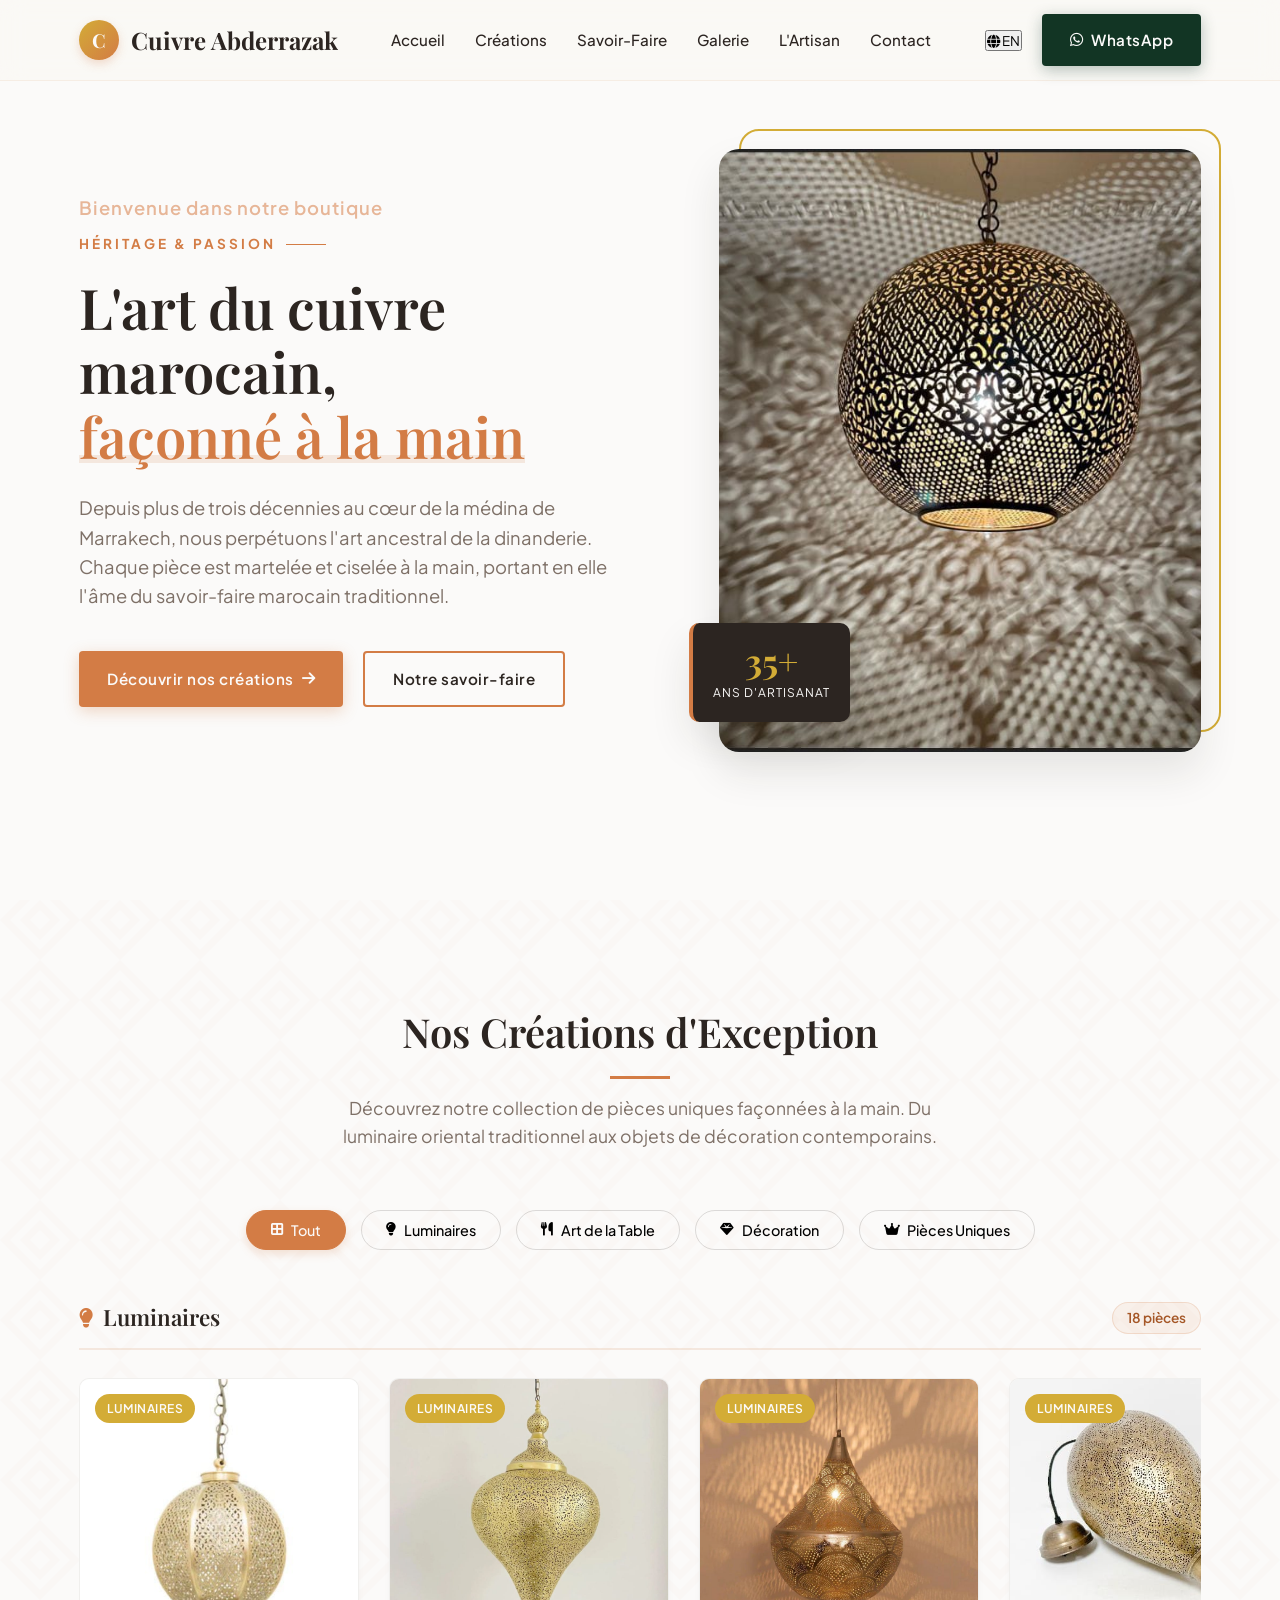
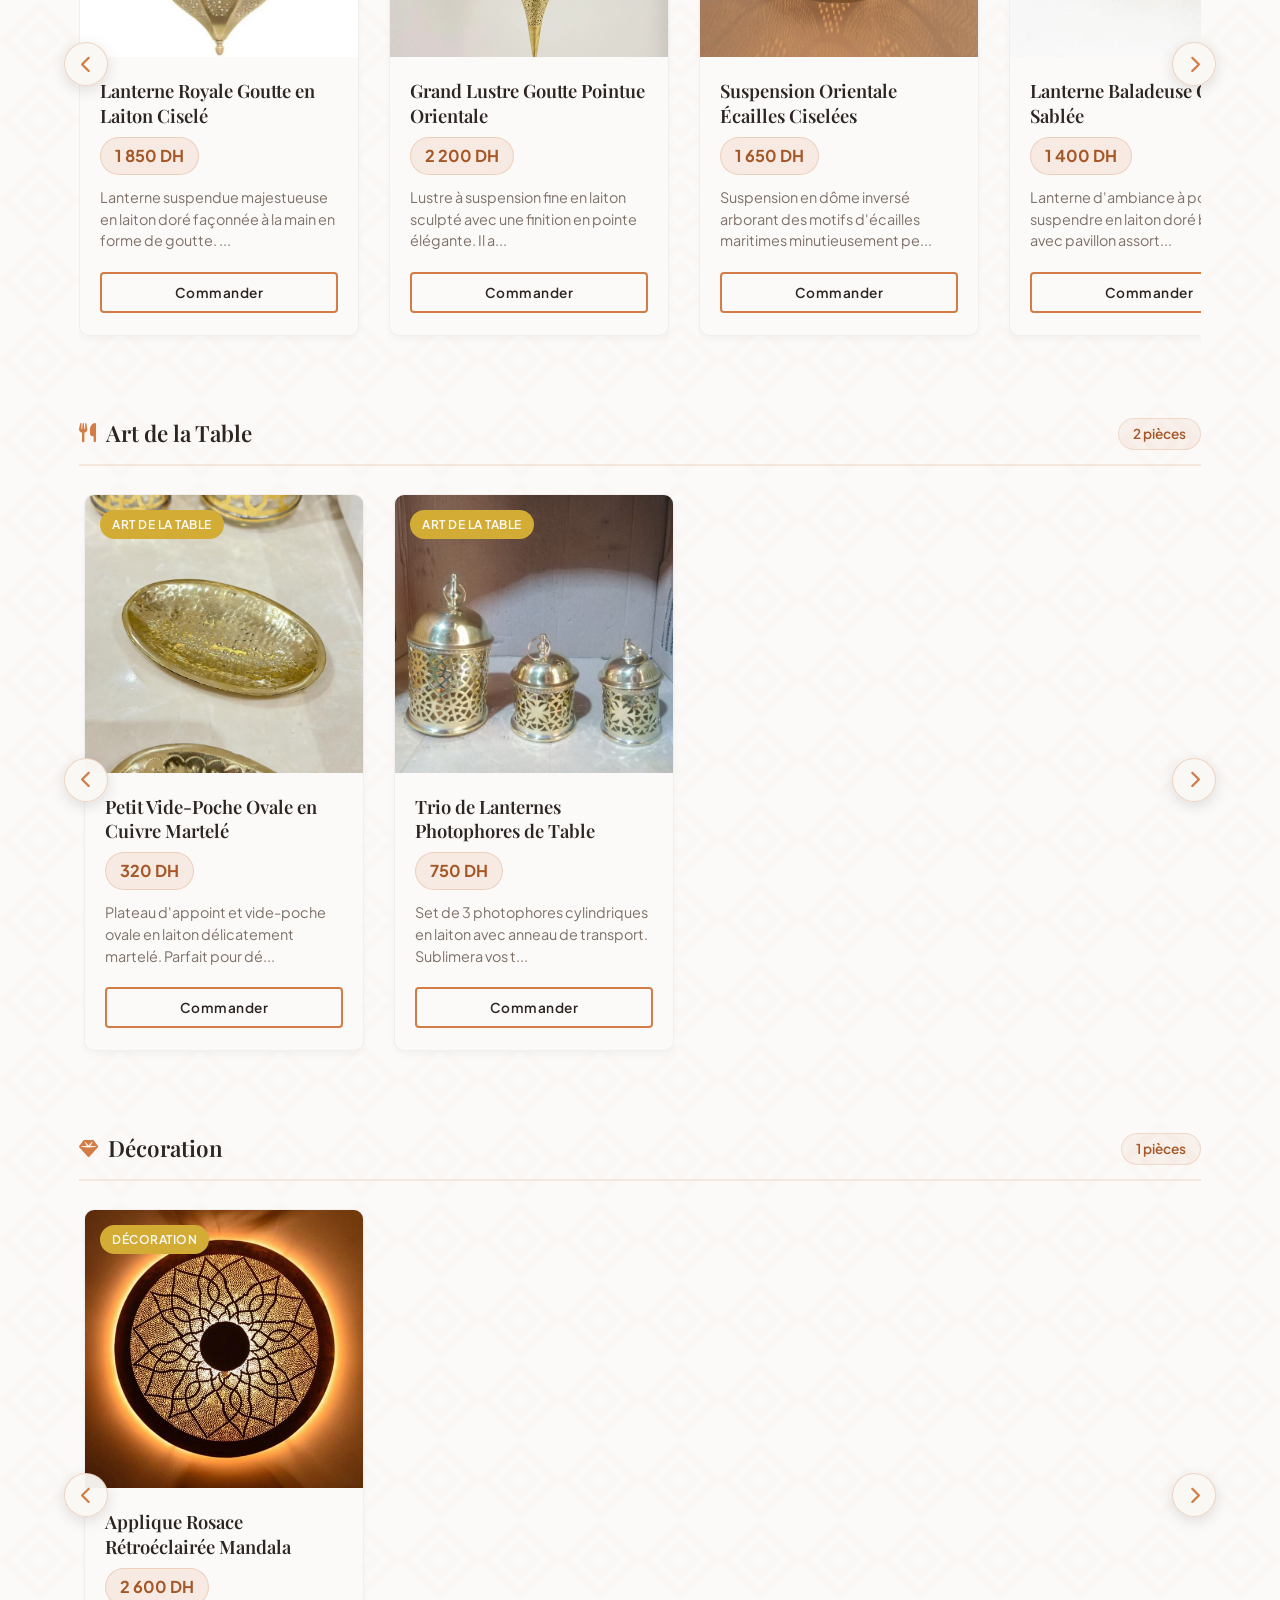
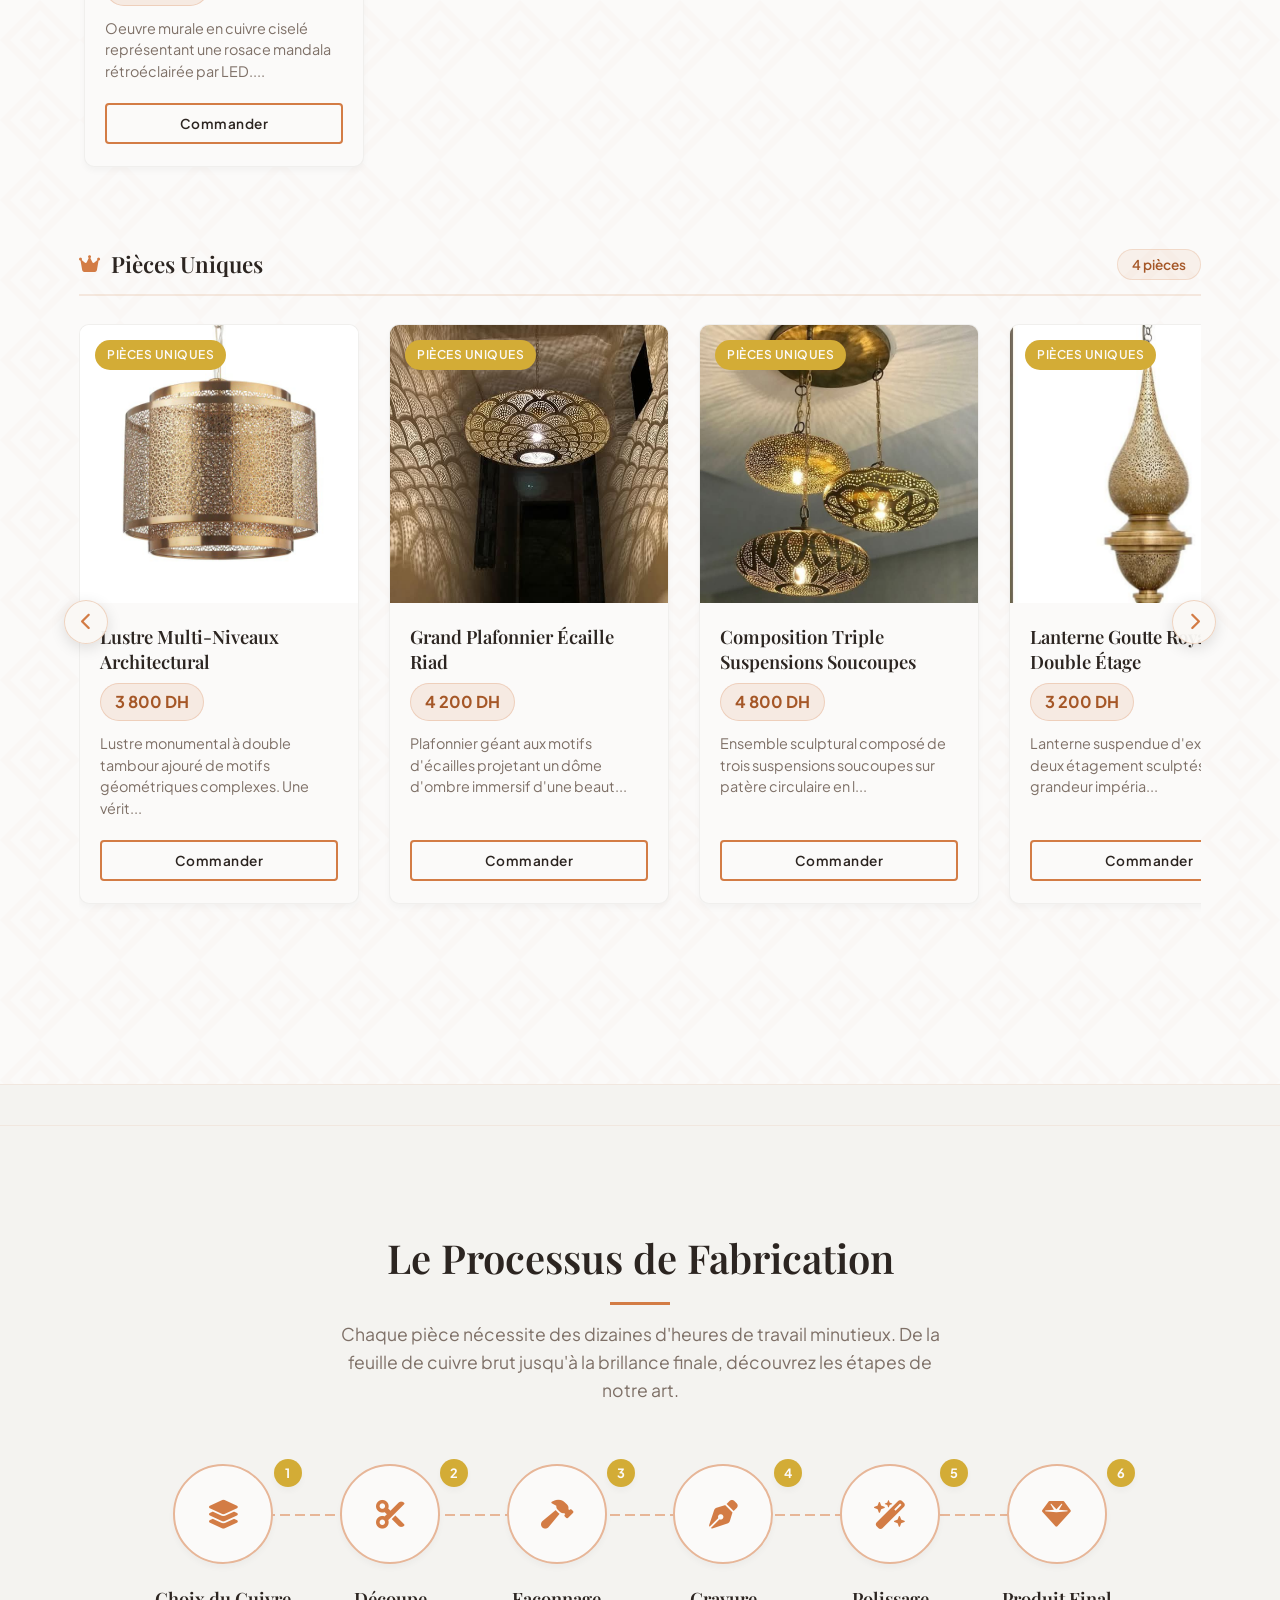
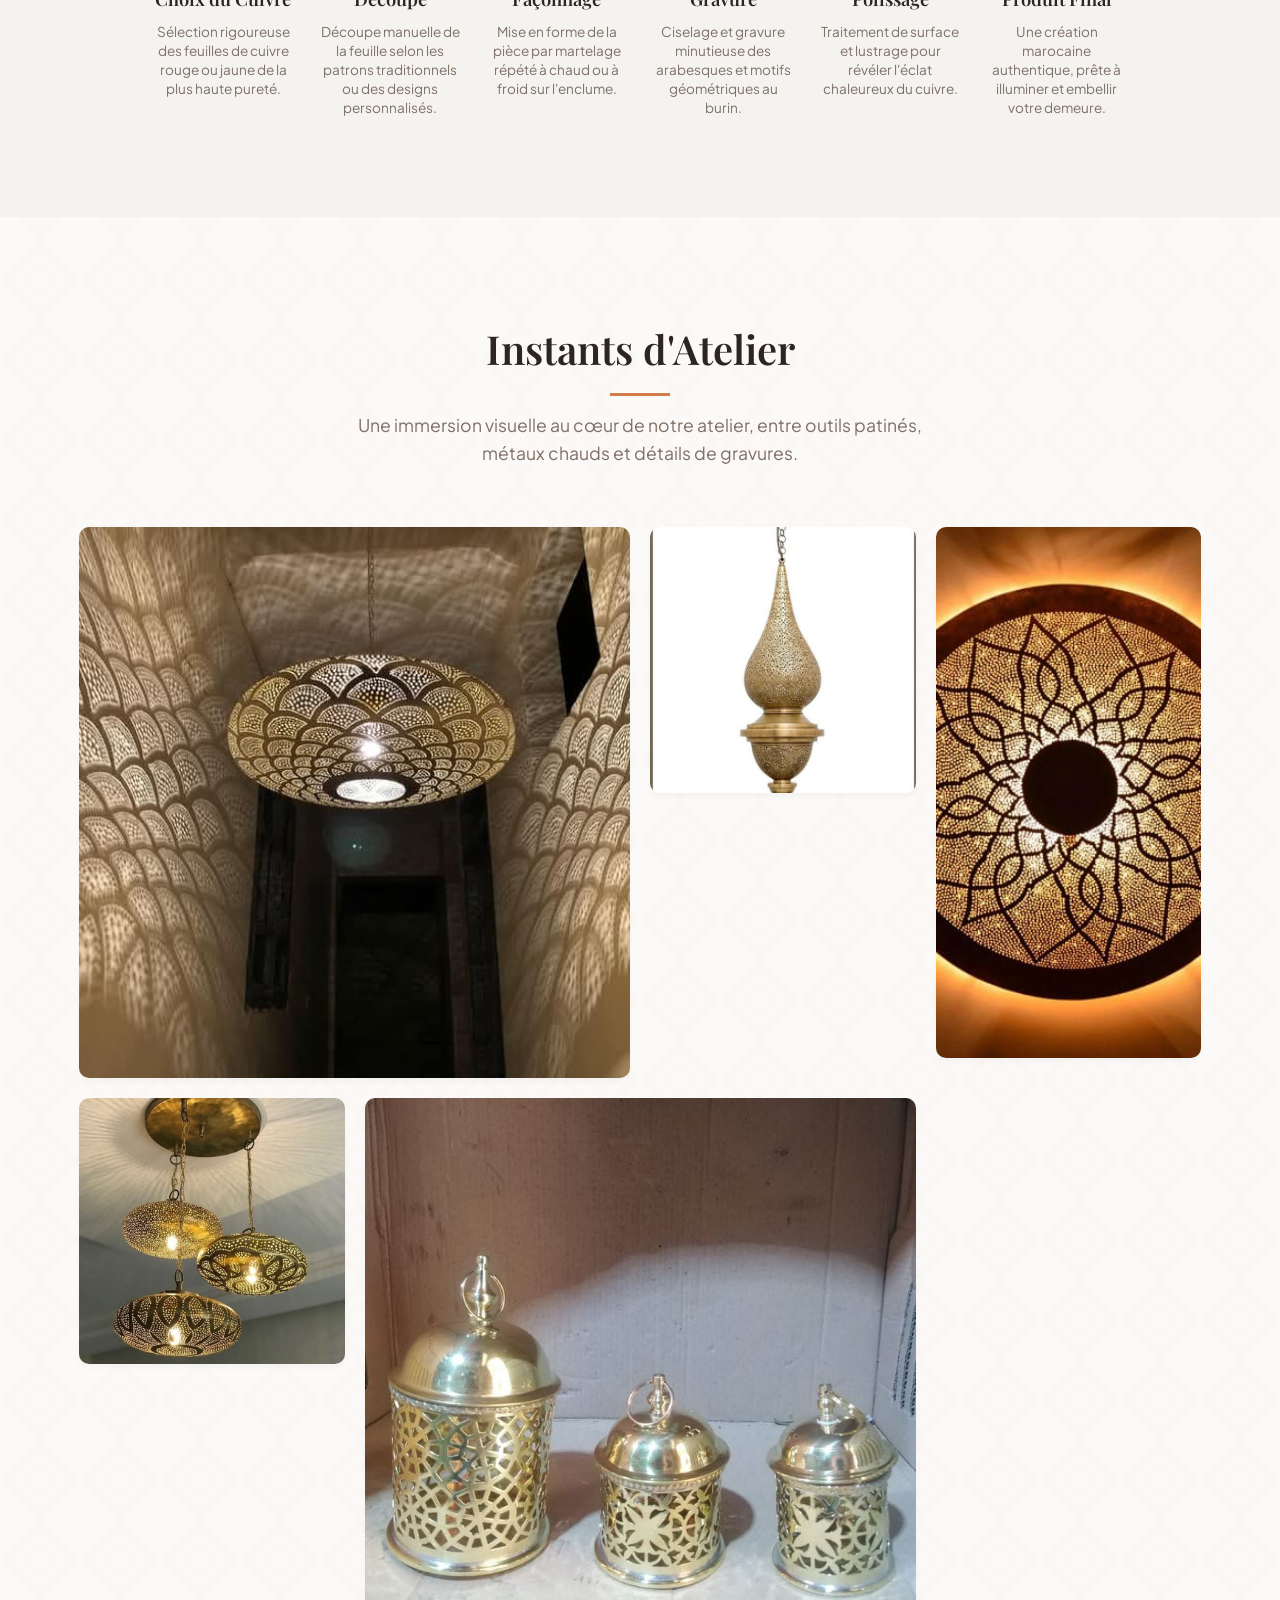
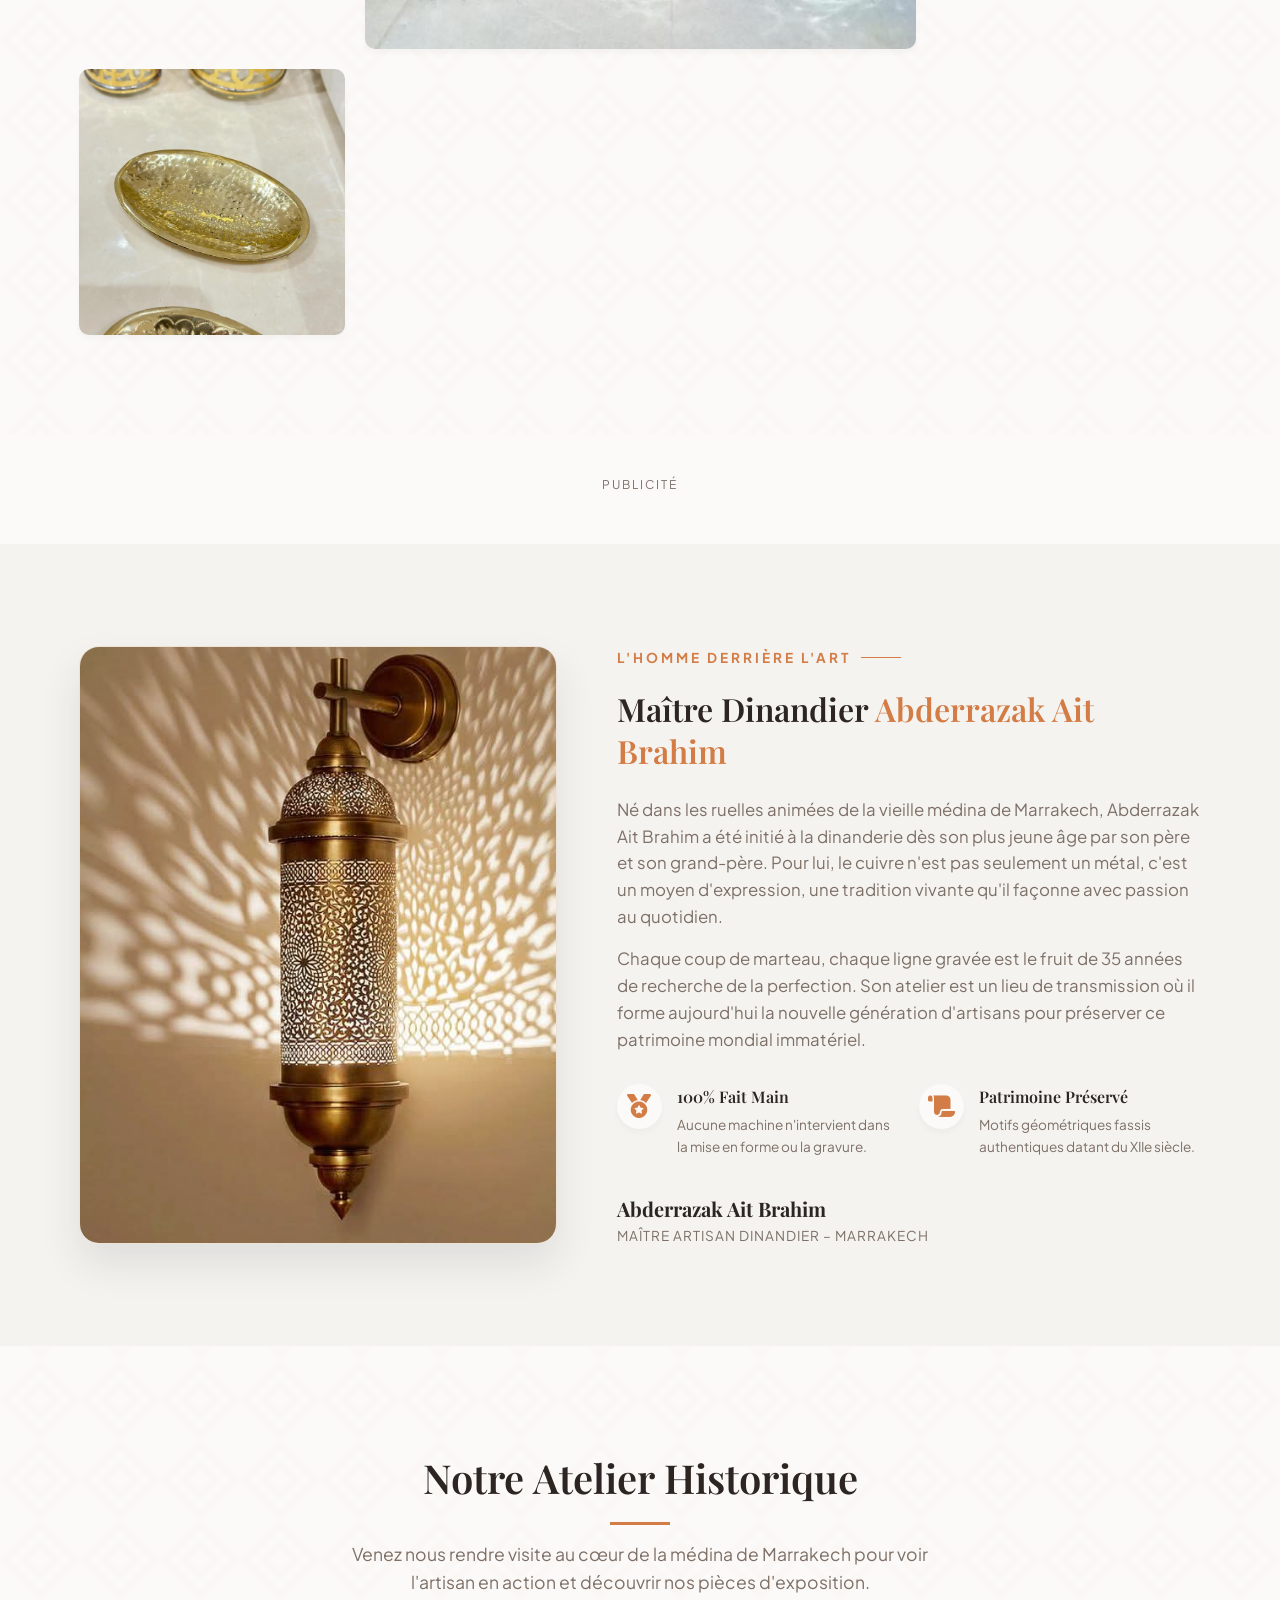
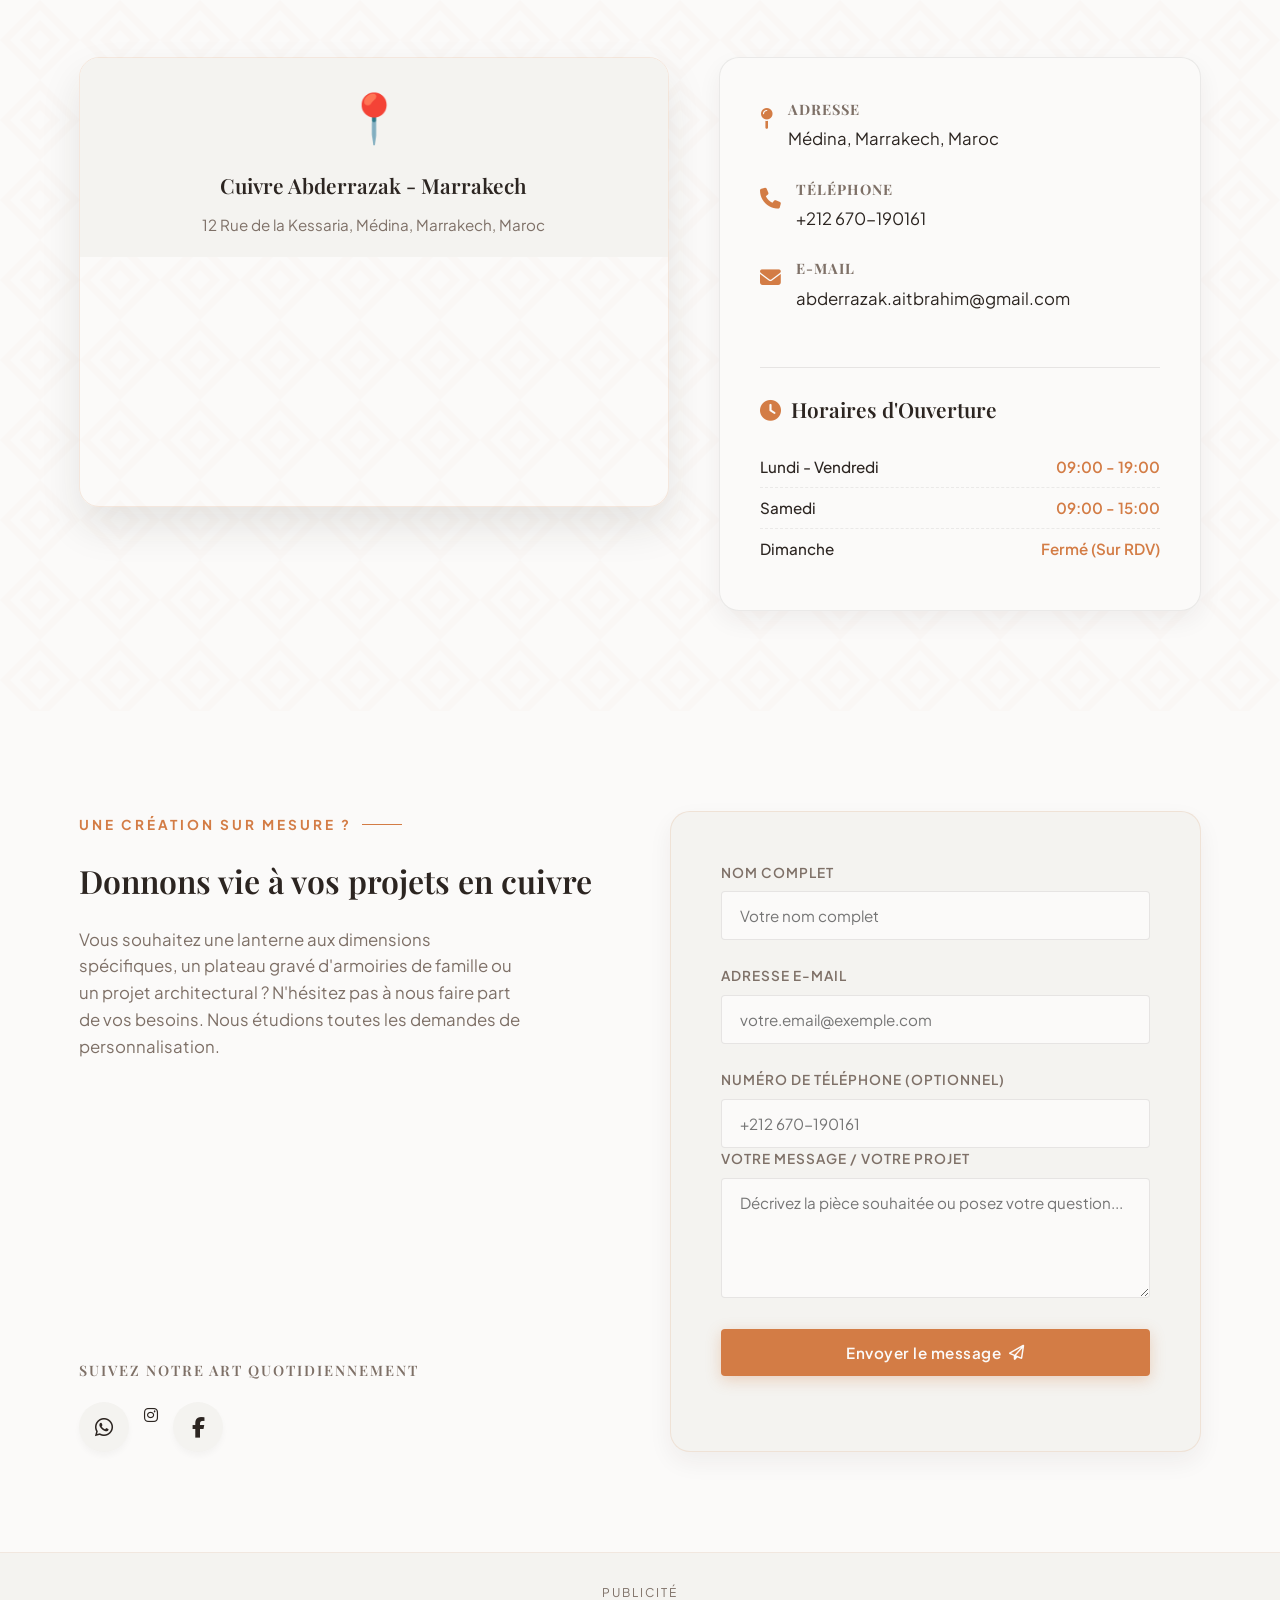
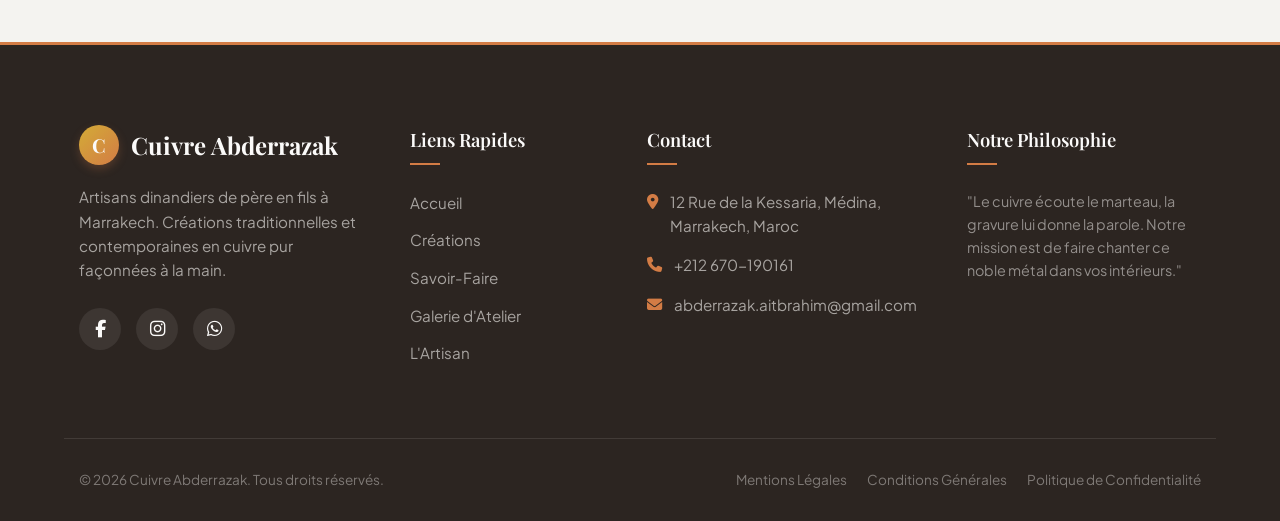
==== index.html @ 79b8dac1 "Mise a jour du site artisan-cuivre" ====
<!DOCTYPE html>
<html lang="fr">
<head>
    <meta charset="UTF-8">
    <meta name="viewport" content="width=device-width, initial-scale=1.0">
    <title>Cuivre Abderrazak - Artisanat Traditionnel du Cuivre</title>
    
    <!-- Meta SEO -->
    <meta name="description" content="Découvrez Cuivre Abderrazak, dédié à l'artisanat traditionnel marocain du cuivre. Des lanternes, théières et plateaux façonnés et gravés à la main à Marrakech.">
    <meta name="keywords" content="artisanat marocain, cuivre marocain, dinanderie, lanterne marocaine, théière marocaine, plateau cuivre, fait main, artisan Fès">
    <meta name="author" content="Abderrazak Ait Brahim">
    
    <!-- Google Fonts -->
    <link rel="preconnect" href="https://fonts.googleapis.com">
    <link rel="preconnect" href="https://fonts.gstatic.com" crossorigin>
    
    <!-- FontAwesome for icons -->
    <link rel="stylesheet" href="https://cdnjs.cloudflare.com/ajax/libs/font-awesome/6.4.0/css/all.min.css">
    
    <!-- Leaflet.js CSS for Map -->
    <link rel="stylesheet" href="https://unpkg.com/leaflet@1.9.4/dist/leaflet.css" integrity="sha256-p4NxAoJBhIIN+hmNHrzRCf9tD/miZyoHS5obTRR9BMY=" crossorigin="">
    
    <!-- Custom CSS -->
    <link rel="stylesheet" href="styles.css">

    <!-- ================================================
         GOOGLE ADSENSE
         Remplacez ca2024xxxxxxxx par votre Publisher ID
         Format: pub-XXXXXXXXXXXXXXXX
         ================================================ -->
    <script async src="https://pagead2.googlesyndication.com/pagead/js/adsbygoogle.js?client=ca-pub-XXXXXXXXXXXXXXXX"
        crossorigin="anonymous"></script>
</head>
<body class="bg-textured">

    <!-- ==========================================================================
       HEADER / NAVIGATION
       ========================================================================== -->
    <header>
        <div class="container header-container">
            <a href="#" class="logo" id="logo-link">
                <div class="logo-icon">C</div>
                <span>Cuivre Abderrazak</span>
            </a>
            
            <nav>
                <ul class="nav-links">
                    <li><a href="#accueil">Accueil</a></li>
                    <li><a href="#produits">Créations</a></li>
                    <li><a href="#savoir-faire">Savoir-Faire</a></li>
                    <li><a href="#galerie">Galerie</a></li>
                    <li><a href="#a-propos">L'Artisan</a></li>
                    <li><a href="#contact">Contact</a></li>
                </ul>
            </nav>
            
            <div class="nav-actions">
                <button class="lang-toggle" id="lang-toggle-btn" aria-label="Changer de langue">
                    <i class="fa-solid fa-globe"></i> <span id="lang-label">EN</span>
                </button>
                <a href="https://wa.me/212670190161" target="_blank" class="btn btn-green btn-sm" id="nav-whatsapp-link">
                    <i class="fa-brands fa-whatsapp"></i> WhatsApp
                </a>
                <button class="burger-menu" id="burger-menu-btn" aria-label="Ouvrir le menu">
                    <span></span>
                    <span></span>
                    <span></span>
                </button>
            </div>
        </div>
    </header>

    <!-- Overlay backdrop for mobile menu -->
    <div class="nav-overlay" id="nav-overlay"></div>

    <!-- ==========================================================================
       HERO SECTION
       ========================================================================== -->
    <section id="accueil" class="hero">
        <div class="container hero-grid">
            <div class="hero-content">
                <p class="welcome-text">Bienvenue dans notre boutique</p>
                <div class="hero-tagline">Héritage & Passion</div>
                <h1>L'art du cuivre marocain, <br><span>façonné à la main</span></h1>
                <p class="hero-description">
                    Depuis plus de trois décennies au cœur de la médina de Marrakech, nous perpétuons l'art ancestral de la dinanderie. Chaque pièce est martelée et ciselée à la main, portant en elle l'âme du savoir-faire marocain traditionnel.
                </p>
                <div class="hero-buttons">
                    <a href="#produits" class="btn btn-primary" id="discover-btn">
                        Découvrir nos créations <i class="fa-solid fa-arrow-right"></i>
                    </a>
                    <a href="#savoir-faire" class="btn btn-secondary" id="learn-more-btn">Notre savoir-faire</a>
                </div>
            </div>
            
            <div class="hero-image-wrapper">
                <div class="hero-image-frame">
                    <img src="assets/WhatsApp Image 2026-09-03 at 11.53.07 (3).jpeg" alt="Lanterne sphérique orientale illuminée aux ombres féeriques" id="hero-img">
                </div>
                <div class="hero-deco-border"></div>
                <div class="hero-experience-badge">
                    <span class="hero-experience-number">35+</span>
                    <span class="hero-experience-text">Ans d'Artisanat</span>
                </div>
            </div>
        </div>
    </section>

    <!-- ==========================================================================
       PRODUCTS / CREATIONS SECTION
       ========================================================================== -->
    <section id="produits" class="products">
        <div class="container">
            <div class="section-header">
                <h2>Nos Créations d'Exception</h2>
                <p>Découvrez notre collection de pièces uniques façonnées à la main. Du luminaire oriental traditionnel aux objets de décoration contemporains.</p>
            </div>
            
            <div class="products-filter">
                <button class="filter-btn active" data-filter="all"><i class="fa-solid fa-border-all"></i> Tout</button>
                <button class="filter-btn" data-filter="luminaires"><i class="fa-solid fa-lightbulb"></i> Luminaires</button>
                <button class="filter-btn" data-filter="art-table"><i class="fa-solid fa-utensils"></i> Art de la Table</button>
                <button class="filter-btn" data-filter="decoration"><i class="fa-solid fa-gem"></i> Décoration</button>
                <button class="filter-btn" data-filter="pieces-uniques"><i class="fa-solid fa-crown"></i> Pièces Uniques</button>
            </div>
            
            <div class="products-container" id="products-container">
                <!-- Category blocks dynamically generated by JS -->
            </div>
        </div>
    </section>

    <!-- ================================================
         AD UNIT 1 : Leaderboard horizontal (728x90)
         Position : Apres la section Produits
         Remplacez data-ad-client et data-ad-slot par vos vraies valeurs AdSense
         ================================================ -->
    <div class="adsense-banner-wrapper" style="
        padding: 20px 0;
        background-color: var(--bg-secondary);
        display: flex;
        justify-content: center;
        align-items: center;
        border-top: 1px solid rgba(210,125,70,0.1);
        border-bottom: 1px solid rgba(210,125,70,0.1);
    ">
        <ins class="adsbygoogle"
             style="display:block;"
             data-ad-client="ca-pub-XXXXXXXXXXXXXXXX"
             data-ad-slot="1111111111"
             data-ad-format="auto"
             data-full-width-responsive="true"></ins>
        <script>(adsbygoogle = window.adsbygoogle || []).push({});</script>
    </div>

    <!-- ==========================================================================
       SAVOIR-FAIRE SECTION
       ========================================================================== -->
    <section id="savoir-faire" class="savoir-faire">
        <div class="container">
            <div class="section-header">
                <h2>Le Processus de Fabrication</h2>
                <p>Chaque pièce nécessite des dizaines d'heures de travail minutieux. De la feuille de cuivre brut jusqu'à la brillance finale, découvrez les étapes de notre art.</p>
            </div>
            
            <div class="process-timeline">
                <div class="process-step">
                    <div class="process-icon-wrapper">
                        <i class="fa-solid fa-layer-group"></i>
                        <div class="process-number">1</div>
                    </div>
                    <h3>Choix du Cuivre</h3>
                    <p>Sélection rigoureuse des feuilles de cuivre rouge ou jaune de la plus haute pureté.</p>
                </div>
                
                <div class="process-step">
                    <div class="process-icon-wrapper">
                        <i class="fa-solid fa-scissors"></i>
                        <div class="process-number">2</div>
                    </div>
                    <h3>Découpe</h3>
                    <p>Découpe manuelle de la feuille selon les patrons traditionnels ou des designs personnalisés.</p>
                </div>
                
                <div class="process-step">
                    <div class="process-icon-wrapper">
                        <i class="fa-solid fa-hammer"></i>
                        <div class="process-number">3</div>
                    </div>
                    <h3>Façonnage</h3>
                    <p>Mise en forme de la pièce par martelage répété à chaud ou à froid sur l'enclume.</p>
                </div>
                
                <div class="process-step">
                    <div class="process-icon-wrapper">
                        <i class="fa-solid fa-pen-nib"></i>
                        <div class="process-number">4</div>
                    </div>
                    <h3>Gravure</h3>
                    <p>Ciselage et gravure minutieuse des arabesques et motifs géométriques au burin.</p>
                </div>
                
                <div class="process-step">
                    <div class="process-icon-wrapper">
                        <i class="fa-solid fa-wand-magic-sparkles"></i>
                        <div class="process-number">5</div>
                    </div>
                    <h3>Polissage</h3>
                    <p>Traitement de surface et lustrage pour révéler l'éclat chaleureux du cuivre.</p>
                </div>
                
                <div class="process-step">
                    <div class="process-icon-wrapper">
                        <i class="fa-solid fa-gem"></i>
                        <div class="process-number">6</div>
                    </div>
                    <h3>Produit Final</h3>
                    <p>Une création marocaine authentique, prête à illuminer et embellir votre demeure.</p>
                </div>
            </div>
        </div>
    </section>

    <!-- ==========================================================================
       GALERIE SECTION
       ========================================================================== */ -->
    <section id="galerie" class="gallery">
        <div class="container">
            <div class="section-header">
                <h2>Instants d'Atelier</h2>
                <p>Une immersion visuelle au cœur de notre atelier, entre outils patinés, métaux chauds et détails de gravures.</p>
            </div>
            
            <div class="gallery-grid">
                <div class="gallery-item wide">
                    <img src="assets/WhatsApp Image 2026-09-03 at 11.53.06 (2).jpeg" alt="Grand Plafonnier Écaille Riad" loading="lazy">
                    <div class="gallery-overlay">
                        <div class="gallery-info">
                            <h4>Geste Ancestral</h4>
                            <p>Grand Plafonnier Écaille</p>
                        </div>
                    </div>
                </div>
                
                <div class="gallery-item">
                    <img src="assets/WhatsApp Image 2026-09-03 at 11.53.08 (3).jpeg" alt="Lanterne Goutte Royale Double Étage" loading="lazy">
                    <div class="gallery-overlay">
                        <div class="gallery-info">
                            <h4>Jeu d'Ombres</h4>
                            <p>Lanterne Royale Double Étage</p>
                        </div>
                    </div>
                </div>
                
                <div class="gallery-item tall">
                    <img src="assets/WhatsApp Image 2026-09-03 at 11.53.08 (6).jpeg" alt="Applique Rosace Rétroéclairée Mandala" loading="lazy">
                    <div class="gallery-overlay">
                        <div class="gallery-info">
                            <h4>Lumière & Art</h4>
                            <p>Rosace Rétroéclairée Mandala</p>
                        </div>
                    </div>
                </div>
                
                <div class="gallery-item">
                    <img src="assets/WhatsApp Image 2026-09-03 at 11.53.07.jpeg" alt="Composition Triple Suspensions Soucoupes" loading="lazy">
                    <div class="gallery-overlay">
                        <div class="gallery-info">
                            <h4>Harmonie Triplo</h4>
                            <p>Composition Soucoupes</p>
                        </div>
                    </div>
                </div>
                
                <div class="gallery-item wide">
                    <img src="assets/WhatsApp Image 2026-09-03 at 11.53.09 (1).jpeg" alt="Trio de Lanternes Photophores en Cuivre" loading="lazy">
                    <div class="gallery-overlay">
                        <div class="gallery-info">
                            <h4>L'Art de la Table</h4>
                            <p>Trio de Photophores</p>
                        </div>
                    </div>
                </div>
                
                <div class="gallery-item">
                    <img src="assets/WhatsApp Image 2026-09-03 at 11.53.07 (1).jpeg" alt="Vide-Poche Ovale Cuivre Martelé" loading="lazy">
                    <div class="gallery-overlay">
                        <div class="gallery-info">
                            <h4>Ciselure Fine</h4>
                            <p>Vide-poche Martelé</p>
                        </div>
                    </div>
                </div>
            </div>
        </div>
    </section>

    <!-- ================================================
         AD UNIT 2 : Rectangle moyen (336x280)
         Position : Entre la Galerie et la section A propos
         ================================================ -->
    <div style="
        padding: 40px 0;
        background-color: var(--bg-primary);
        display: flex;
        flex-direction: column;
        align-items: center;
        gap: 10px;
    ">
        <p style="font-size: 0.75rem; color: var(--text-muted); text-transform: uppercase; letter-spacing: 2px;">Publicité</p>
        <ins class="adsbygoogle"
             style="display:block;"
             data-ad-client="ca-pub-XXXXXXXXXXXXXXXX"
             data-ad-slot="2222222222"
             data-ad-format="rectangle"
             data-full-width-responsive="true"></ins>
        <script>(adsbygoogle = window.adsbygoogle || []).push({});</script>
    </div>
    <section id="a-propos" class="about">
        <div class="container about-grid">
            <div class="about-image-wrapper">
                <div class="about-image-frame">
                    <img src="assets/WhatsApp Image 2026-09-03 at 11.53.08 (4).jpeg" alt="Création Cuivre Abderrazak" id="about-img">
                </div>
                <div class="about-deco-square"></div>
            </div>
            
            <div class="about-content">
                <div class="hero-tagline">L'Homme derrière l'Art</div>
                <h3>Maître Dinandier <span>Abderrazak Ait Brahim</span></h3>
                <p class="about-story">
                    Né dans les ruelles animées de la vieille médina de Marrakech, Abderrazak Ait Brahim a été initié à la dinanderie dès son plus jeune âge par son père et son grand-père. Pour lui, le cuivre n'est pas seulement un métal, c'est un moyen d'expression, une tradition vivante qu'il façonne avec passion au quotidien.
                </p>
                <p class="about-story" style="margin-top: -15px;">
                    Chaque coup de marteau, chaque ligne gravée est le fruit de 35 années de recherche de la perfection. Son atelier est un lieu de transmission où il forme aujourd'hui la nouvelle génération d'artisans pour préserver ce patrimoine mondial immatériel.
                </p>
                
                <div class="about-highlights">
                    <div class="highlight-box">
                        <div class="highlight-icon"><i class="fa-solid fa-medal"></i></div>
                        <div>
                            <h4>100% Fait Main</h4>
                            <p>Aucune machine n'intervient dans la mise en forme ou la gravure.</p>
                        </div>
                    </div>
                    
                    <div class="highlight-box">
                        <div class="highlight-icon"><i class="fa-solid fa-scroll"></i></div>
                        <div>
                            <h4>Patrimoine Préservé</h4>
                            <p>Motifs géométriques fassis authentiques datant du XIIe siècle.</p>
                        </div>
                    </div>
                </div>
                
                <div class="artisan-signature">
                    <div>
                        <div class="artisan-name">Abderrazak Ait Brahim</div>
                        <div class="artisan-title">Maître Artisan Dinandier – Marrakech</div>
                    </div>
                </div>
            </div>
        </div>
    </section>

    <!-- ==========================================================================
       LOCATION / ATELIER SECTION
       ========================================================================== -->
    <section id="atelier" class="location">
        <div class="container">
            <div class="section-header">
                <h2>Notre Atelier Historique</h2>
                <p>Venez nous rendre visite au cœur de la médina de Marrakech pour voir l'artisan en action et découvrir nos pièces d'exposition.</p>
            </div>
            
            <div class="location-grid">
                <div class="map-wrapper">
                    <!-- Leaflet map container -->
                    <div id="map"></div>
                </div>
                
                <div class="location-info-card">
                    <div class="location-details">
                        <div class="location-item">
                            <div class="location-icon"><i class="fa-solid fa-map-pin"></i></div>
                            <div>
                                <h4>Adresse</h4>
                                <p> Médina, Marrakech, Maroc</p>
                            </div>
                        </div>
                        
                        <div class="location-item">
                            <div class="location-icon"><i class="fa-solid fa-phone"></i></div>
                            <div>
                                <h4>Téléphone</h4>
                                <p>+212 670-190161</p>
                            </div>
                        </div>
                        
                        <div class="location-item">
                            <div class="location-icon"><i class="fa-solid fa-envelope"></i></div>
                            <div>
                                <h4>E-mail</h4>
                                <p>abderrazak.aitbrahim@gmail.com</p>
                            </div>
                        </div>
                    </div>
                    
                    <div class="opening-hours">
                        <h3><i class="fa-solid fa-clock" style="color: var(--color-copper);"></i> Horaires d'Ouverture</h3>
                        <div class="hours-table">
                            <div class="hours-row">
                                <span class="hours-day">Lundi - Vendredi</span>
                                <span class="hours-time">09:00 - 19:00</span>
                            </div>
                            <div class="hours-row">
                                <span class="hours-day">Samedi</span>
                                <span class="hours-time">09:00 - 15:00</span>
                            </div>
                            <div class="hours-row">
                                <span class="hours-day">Dimanche</span>
                                <span class="hours-time">Fermé (Sur RDV)</span>
                            </div>
                        </div>
                    </div>
                </div>
            </div>
        </div>
    </section>

    <!-- ==========================================================================
       CONTACT SECTION
       ========================================================================== -->
    <section id="contact" class="contact">
        <div class="container contact-grid">
            <div class="contact-info-side">
                <div class="contact-intro">
                    <div class="hero-tagline">Une Création sur Mesure ?</div>
                    <h3>Donnons vie à vos projets en cuivre</h3>
                    <p>
                        Vous souhaitez une lanterne aux dimensions spécifiques, un plateau gravé d'armoiries de famille ou un projet architectural ? N'hésitez pas à nous faire part de vos besoins. Nous étudions toutes les demandes de personnalisation.
                    </p>
                </div>
                
                <div class="social-connect">
                    <h4>Suivez Notre Art quotidiennement</h4>
                    <div class="social-buttons">
                        <a href="https://wa.me/212670190161" target="_blank" class="social-btn whatsapp-btn" aria-label="WhatsApp" id="contact-whatsapp">
                            <i class="fa-brands fa-whatsapp"></i>
                        </a>
                        <a href="https://www.instagram.com/smaksoura?igsh=OWQ2b3IwNmlzZzl0label="Instagram" id="contact-instagram">
                            <i class="fa-brands fa-instagram"></i>
                        </a>
                        <a href="https://www.facebook.com/share/1EY6rurDuV/" target="_blank" class="social-btn facebook-btn" aria-label="Facebook" id="contact-facebook">
                            <i class="fa-brands fa-facebook-f"></i>
                        </a>
                    </div>
                </div>
            </div>
            
            <div class="contact-form-wrapper">
                <form id="contact-form">
                    <div class="form-message" id="form-message"></div>
                    
                    <div class="form-group">
                        <label for="name">Nom Complet</label>
                        <input type="text" id="name" class="form-control" placeholder="Votre nom complet" required>
                    </div>
                    
                    <div class="form-group">
                        <label for="email">Adresse E-mail</label>
                        <input type="email" id="email" class="form-control" placeholder="votre.email@exemple.com" required>
                    </div>
                    
                    <div class="form-group">
                        <label for="phone">Numéro de Téléphone (Optionnel)</label>
                        <input type="tel" id="phone" class="form-control" placeholder="+212 670-190161"
                    </div>
                    
                    <div class="form-group">
                        <label for="message">Votre Message / Votre Projet</label>
                        <textarea id="message" class="form-control" placeholder="Décrivez la pièce souhaitée ou posez votre question..." required></textarea>
                    </div>
                    
                    <button type="submit" class="btn btn-primary btn-block" style="width: 100%;" id="send-form-btn">
                        Envoyer le message <i class="fa-regular fa-paper-plane"></i>
                    </button>
                </form>
            </div>
        </div>
    </section>

    <!-- ================================================
         AD UNIT 3 : Banniere horizontale responsive
         Position : Avant le footer
         ================================================ -->
    <div style="
        padding: 30px 0;
        background-color: var(--bg-secondary);
        display: flex;
        flex-direction: column;
        align-items: center;
        gap: 10px;
        border-top: 1px solid rgba(210,125,70,0.1);
    ">
        <p style="font-size: 0.75rem; color: var(--text-muted); text-transform: uppercase; letter-spacing: 2px;">Publicité</p>
        <ins class="adsbygoogle"
             style="display:block;"
             data-ad-client="ca-pub-XXXXXXXXXXXXXXXX"
             data-ad-slot="3333333333"
             data-ad-format="auto"
             data-full-width-responsive="true"></ins>
        <script>(adsbygoogle = window.adsbygoogle || []).push({});</script>
    </div>

    <!-- ==========================================================================
       FOOTER
       ========================================================================== -->
    <footer>
        <div class="container footer-grid">
            <div class="footer-brand">
                <a href="#" class="logo">
                    <div class="logo-icon">C</div>
                    <span>Cuivre Abderrazak</span>
                </a>
                <p>
                    Artisans dinandiers de père en fils à Marrakech. Créations traditionnelles et contemporaines en cuivre pur façonnées à la main.
                </p>
                <div class="footer-social-links">
                    <a href="https://www.facebook.com/share/1EY6rurDuV/" target="_blank" class="footer-social-btn" aria-label="Facebook"><i class="fa-brands fa-facebook-f"></i></a>
                    <a href="https://instagram.com" class="footer-social-btn" aria-label="Instagram"><i class="fa-brands fa-instagram"></i></a>
                    <a href="https://wa.me/212670190161" class="footer-social-btn" aria-label="WhatsApp"><i class="fa-brands fa-whatsapp"></i></a>
                </div>
            </div>
            
            <div class="footer-links">
                <h3>Liens Rapides</h3>
                <ul>
                    <li><a href="#accueil">Accueil</a></li>
                    <li><a href="#produits">Créations</a></li>
                    <li><a href="#savoir-faire">Savoir-Faire</a></li>
                    <li><a href="#galerie">Galerie d'Atelier</a></li>
                    <li><a href="#a-propos">L'Artisan</a></li>
                </ul>
            </div>
            
            <div class="footer-contact">
                <h3>Contact</h3>
                <ul class="footer-contact-list">
                    <li><i class="fa-solid fa-location-dot"></i> 12 Rue de la Kessaria, Médina, Marrakech, Maroc</li>
                    <li><i class="fa-solid fa-phone"></i> +212 670-190161</li>
                    <li><i class="fa-solid fa-envelope"></i> abderrazak.aitbrahim@gmail.com</li>
                </ul>
            </div>
            
            <div class="footer-social">
                <h3>Notre Philosophie</h3>
                <p style="color: rgba(250, 248, 245, 0.5); font-size: 0.9rem; line-height: 1.6;">
                    "Le cuivre écoute le marteau, la gravure lui donne la parole. Notre mission est de faire chanter ce noble métal dans vos intérieurs."
                </p>
            </div>
        </div>
        
        <div class="container footer-bottom">
            <p>&copy; 2026 Cuivre Abderrazak. Tous droits réservés.</p>
            <div class="footer-bottom-links">
                <a href="mentions-legales.html">Mentions Légales</a>
                <a href="conditions-generales.html">Conditions Générales</a>
                <a href="politique-confidentialite.html">Politique de Confidentialité</a>
            </div>
        </div>
    </footer>

    <!-- ==========================================================================
       PRODUCT DETAIL MODAL
       ========================================================================== -->
    <div class="modal" id="product-modal">
        <div class="modal-backdrop"></div>
        <div class="modal-content">
            <button class="modal-close-btn" id="modal-close" aria-label="Fermer la fenêtre">
                <i class="fa-solid fa-xmark"></i>
            </button>
            
            <div class="modal-gallery-wrapper">
                <div class="modal-main-image-container">
                    <img src="" alt="" id="modal-main-image">
                </div>
                <div class="modal-thumbnails" id="modal-thumbnails">
                    <!-- Thumbnails dynamically rendered -->
                </div>
            </div>
            
            <div class="modal-details">
                <div>
                    <span class="modal-category" id="modal-category">Luminaires</span>
                    <h3 class="modal-title" id="modal-title">Lanterne Royale</h3>
                    <div class="modal-price" id="modal-price">1 850 DH</div>
                    
                    <div class="modal-divider"></div>
                    
                    <p class="modal-description" id="modal-description">Description...</p>
                    
                    <div class="modal-specifications">
                        <div class="spec-item">
                            <span class="spec-label">Dimensions</span>
                            <span class="spec-value" id="modal-dim">65cm x 30cm</span>
                        </div>
                        <div class="spec-item">
                            <span class="spec-label">Matériau</span>
                            <span class="spec-value" id="modal-mat">Cuivre rouge</span>
                        </div>
                        <div class="spec-item">
                            <span class="spec-label">Technique</span>
                            <span class="spec-value" id="modal-tech">Martelage manuel</span>
                        </div>
                        <div class="spec-item">
                            <span class="spec-label">Disponibilité</span>
                            <span class="spec-value" id="modal-avail">En stock</span>
                        </div>
                    </div>
                </div>
                
                <div class="modal-actions">
                    <a href="#" target="_blank" class="btn btn-green" id="modal-whatsapp-btn">
                        <i class="fa-brands fa-whatsapp"></i> Commander sur WhatsApp
                    </a>
                </div>
            </div>
        </div>
    </div>

    <!-- ==========================================================================
       MOBILE FLOATING ACTION BAR
       ========================================================================== -->
    <div class="mobile-bottom-bar">
        <a href="https://wa.me/212670190161" target="_blank" class="mobile-bottom-btn whatsapp" id="mobile-bar-whatsapp">
            <i class="fa-brands fa-whatsapp"></i>
            <span>WhatsApp</span>
        </a>
        <a href="tel:+212670190161" class="mobile-bottom-btn call" id="mobile-bar-call">
            <i class="fa-solid fa-phone"></i>
            <span>Appeler</span>
        </a>
    </div>

    <!-- Leaflet.js Script for interactive map -->
    <script src="https://unpkg.com/leaflet@1.9.4/dist/leaflet.js" integrity="sha256-20nQCchB9co0qIjJZRGuk2/Z9VM+kNiyxNV1lvTlZBo=" crossorigin=""></script>
    
    <!-- Custom JS -->
    <script src="app.js"></script>
</body>
</html>
---- styles.css ----
/* ==========================================================================
   DESIGN SYSTEM & VARIABLES
   ========================================================================== */
@import url('https://fonts.googleapis.com/css2?family=Plus+Jakarta+Sans:wght@300;400;500;600;700&family=Playfair+Display:ital,wght@0,400;0,500;0,600;0,700;1,400&display=swap');

:root {
    /* Colors */
    --bg-primary: hsl(38, 20%, 98%);      /* Off-white / Blanc cassé */
    --bg-secondary: hsl(38, 15%, 95%);    /* Warm sand / Sable chaud */
    --color-copper: hsl(23, 62%, 55%);    /* Main copper / Cuivre */
    --color-copper-dark: hsl(23, 62%, 40%);
    --color-copper-light: hsl(23, 62%, 75%);
    --color-copper-alpha: rgba(210, 125, 70, 0.15);
    --color-gold: hsl(45, 64%, 52%);      /* Moroccan Gold / Or */
    --color-gold-dark: hsl(45, 64%, 40%);
    --color-green: hsl(150, 49%, 14%);    /* Deep green / Vert profond */
    --color-green-light: hsl(150, 49%, 25%);
    --text-main: hsl(24, 15%, 15%);       /* Dark charcoal brown / Brun sombre */
    --text-muted: hsl(24, 10%, 45%);      /* Subdued brown / Muted text */
    --text-light: hsl(38, 20%, 98%);
    
    /* Layout & Shadows */
    --font-heading: 'Playfair Display', Georgia, serif;
    --font-body: 'Plus Jakarta Sans', sans-serif;
    --shadow-sm: 0 4px 6px rgba(44, 37, 32, 0.03);
    --shadow-md: 0 10px 25px rgba(44, 37, 32, 0.06);
    --shadow-lg: 0 20px 40px rgba(44, 37, 32, 0.1);
    --border-radius-sm: 4px;
    --border-radius-md: 10px;
    --border-radius-lg: 20px;
    --transition-smooth: 0.4s cubic-bezier(0.25, 1, 0.5, 1);
    --transition-fast: 0.2s ease;
    
    /* SVG Moroccan pattern background (Tileable) */
    --moroccan-pattern: url("data:image/svg+xml,%3Csvg width='80' height='80' viewBox='0 0 80 80' xmlns='http://www.w3.org/2000/svg'%3E%3Cpath d='M40 0l40 40-40 40L0 40zM40 10l30 30-30 30-30-30zm0 10l20 20-20 20-20-20zm0 10l10 10-10 10-10-10z' fill='%23d27d46' fill-opacity='0.02' fill-rule='evenodd'/%3E%3C/svg%3E");
}

/* ==========================================================================
   BASE STYLES & RESET
   ========================================================================== */
* {
    box-sizing: border-box;
    margin: 0;
    padding: 0;
}

html {
    scroll-behavior: smooth;
    font-size: 16px;
}

body {
    font-family: var(--font-body);
    background-color: var(--bg-primary);
    color: var(--text-main);
    line-height: 1.6;
    overflow-x: hidden;
}

/* Moroccan background texture layer on body or main wrappers */
.bg-textured {
    background-image: var(--moroccan-pattern);
    background-repeat: repeat;
}

h1, h2, h3, h4, h5, h6 {
    font-family: var(--font-heading);
    color: var(--text-main);
    font-weight: 600;
}

a {
    text-decoration: none;
    color: inherit;
    transition: var(--transition-fast);
}

img {
    max-width: 100%;
    height: auto;
    display: block;
}

input, textarea, select, button {
    font-family: inherit;
}

/* Container */
.container {
    width: 90%;
    max-width: 1200px;
    margin: 0 auto;
    padding: 0 15px;
}

/* Section Common Styles */
section {
    padding: 100px 0;
    position: relative;
}

.section-header {
    text-align: center;
    margin-bottom: 60px;
}

.section-header h2 {
    font-size: 2.5rem;
    position: relative;
    display: inline-block;
    padding-bottom: 15px;
    margin-bottom: 15px;
}

.section-header h2::after {
    content: '';
    position: absolute;
    bottom: 0;
    left: 50%;
    transform: translateX(-50%);
    width: 60px;
    height: 3px;
    background-color: var(--color-copper);
}

.section-header p {
    color: var(--text-muted);
    font-size: 1.1rem;
    max-width: 600px;
    margin: 0 auto;
}

/* Custom Scrollbar */
::-webkit-scrollbar {
    width: 10px;
}

::-webkit-scrollbar-track {
    background: var(--bg-primary);
}

::-webkit-scrollbar-thumb {
    background: var(--color-copper-light);
    border-radius: 5px;
}

::-webkit-scrollbar-thumb:hover {
    background: var(--color-copper);
}

/* Buttons */
.btn {
    display: inline-flex;
    align-items: center;
    justify-content: center;
    padding: 14px 28px;
    font-weight: 600;
    font-size: 0.95rem;
    border-radius: var(--border-radius-sm);
    cursor: pointer;
    transition: var(--transition-smooth);
    border: none;
    letter-spacing: 0.5px;
    gap: 8px;
}

.btn-primary {
    background-color: var(--color-copper);
    color: var(--text-light);
    box-shadow: 0 4px 15px rgba(210, 125, 70, 0.3);
}

.btn-primary:hover {
    background-color: var(--color-copper-dark);
    transform: translateY(-2px);
    box-shadow: 0 6px 20px rgba(210, 125, 70, 0.4);
}

.btn-secondary {
    background-color: transparent;
    color: var(--text-main);
    border: 2px solid var(--color-copper);
}

.btn-secondary:hover {
    background-color: var(--color-copper);
    color: var(--text-light);
    transform: translateY(-2px);
}

.btn-green {
    background-color: var(--color-green);
    color: var(--text-light);
    box-shadow: 0 4px 15px rgba(18, 53, 36, 0.3);
}

.btn-green:hover {
    background-color: var(--color-green-light);
    transform: translateY(-2px);
}

.btn-link {
    background: none;
    border: none;
    color: var(--color-copper);
    padding: 0;
    font-weight: 600;
    position: relative;
}

.btn-link::after {
    content: '';
    position: absolute;
    width: 100%;
    transform: scaleX(0);
    height: 2px;
    bottom: -2px;
    left: 0;
    background-color: var(--color-copper);
    transform-origin: bottom right;
    transition: transform 0.25s ease-out;
}

.btn-link:hover::after {
    transform: scaleX(1);
    transform-origin: bottom left;
}

/* ==========================================================================
   HEADER & NAVIGATION
   ========================================================================== */
header {
    position: fixed;
    top: 0;
    left: 0;
    width: 100%;
    z-index: 1000;
    background-color: rgba(250, 248, 245, 0.85);
    backdrop-filter: blur(12px);
    -webkit-backdrop-filter: blur(12px);
    border-bottom: 1px solid rgba(210, 125, 70, 0.1);
    transition: var(--transition-smooth);
}

header.scrolled {
    padding: 10px 0;
    box-shadow: var(--shadow-sm);
}

.header-container {
    display: flex;
    justify-content: space-between;
    align-items: center;
    height: 80px;
}

.logo {
    display: flex;
    align-items: center;
    gap: 12px;
    font-family: var(--font-heading);
    font-weight: 700;
    font-size: 1.5rem;
    color: var(--text-main);
}

.logo-icon {
    width: 40px;
    height: 40px;
    border-radius: 50%;
    background: linear-gradient(135deg, var(--color-gold), var(--color-copper));
    display: flex;
    align-items: center;
    justify-content: center;
    color: var(--text-light);
    font-size: 1.2rem;
    box-shadow: 0 4px 10px rgba(210, 125, 70, 0.25);
}

.nav-links {
    display: flex;
    gap: 30px;
    list-style: none;
}

.nav-links a {
    font-weight: 500;
    font-size: 0.95rem;
    padding: 8px 0;
    position: relative;
}

.nav-links a::after {
    content: '';
    position: absolute;
    bottom: 0;
    left: 0;
    width: 100%;
    height: 2px;
    background-color: var(--color-copper);
    transform: scaleX(0);
    transition: var(--transition-smooth);
    transform-origin: right;
}

.nav-links a:hover {
    color: var(--color-copper);
}

.nav-links a:hover::after {
    transform: scaleX(1);
    transform-origin: left;
}

.nav-actions {
    display: flex;
    align-items: center;
    gap: 20px;
}

/* Burger Menu Mobile */
.burger-menu {
    display: none;
    flex-direction: column;
    justify-content: center;
    align-items: center;
    gap: 5px;
    width: 36px;
    height: 36px;
    background: rgba(210, 125, 70, 0.1);
    border: 1px solid rgba(210, 125, 70, 0.3);
    border-radius: 8px;
    cursor: pointer;
    z-index: 1010;
    padding: 6px;
    transition: var(--transition-fast);
}

.burger-menu:hover {
    background: var(--color-copper);
}

.burger-menu span {
    width: 20px;
    height: 2px;
    background-color: var(--color-copper);
    display: block;
    border-radius: 2px;
    transition: var(--transition-smooth);
}

.burger-menu:hover span {
    background-color: var(--text-light);
}

/* Active Burger Animation */
.burger-menu.active span:nth-child(1) {
    transform: translateY(7px) rotate(45deg);
}

.burger-menu.active span:nth-child(2) {
    opacity: 0;
}

.burger-menu.active span:nth-child(3) {
    transform: translateY(-7px) rotate(-45deg);
}

/* ==========================================================================
   HERO SECTION
   ========================================================================== */
.hero {
    min-height: 100vh;
    display: flex;
    align-items: center;
    padding-top: 100px;
    background-color: var(--bg-primary);
}

.hero-grid {
    display: grid;
    grid-template-columns: 1.1fr 0.9fr;
    gap: 50px;
    align-items: center;
}

.hero-content {
    opacity: 0;
    transform: translateY(30px);
    animation: fadeInUp 1s forwards var(--transition-smooth);
}

.welcome-text {
    font-size: 1.15rem;
    font-weight: 600;
    color: var(--color-copper-light);
    margin-bottom: 8px;
    letter-spacing: 1px;
}

.hero-tagline {
    font-size: 0.85rem;
    text-transform: uppercase;
    letter-spacing: 3px;
    color: var(--color-copper);
    font-weight: 700;
    margin-bottom: 20px;
    display: inline-flex;
    align-items: center;
    gap: 10px;
}

.hero-tagline::after {
    content: '';
    width: 40px;
    height: 1px;
    background-color: var(--color-copper);
}

.hero-content h1 {
    font-size: 3.5rem;
    line-height: 1.15;
    margin-bottom: 25px;
    color: var(--text-main);
}

.hero-content h1 span {
    color: var(--color-copper);
    position: relative;
    display: inline-block;
}

.hero-content h1 span::after {
    content: '';
    position: absolute;
    bottom: 5px;
    left: 0;
    width: 100%;
    height: 8px;
    background-color: var(--color-copper-alpha);
    z-index: -1;
}

.hero-description {
    font-size: 1.15rem;
    color: var(--text-muted);
    margin-bottom: 40px;
    max-width: 550px;
}

.hero-buttons {
    display: flex;
    gap: 20px;
}

.hero-image-wrapper {
    position: relative;
    opacity: 0;
    transform: scale(0.95);
    animation: scaleUp 1.2s forwards var(--transition-smooth);
    animation-delay: 0.2s;
}

.hero-image-frame {
    position: relative;
    border-radius: var(--border-radius-lg);
    overflow: hidden;
    box-shadow: var(--shadow-lg);
    aspect-ratio: 4/5;
}

.hero-image-frame img {
    width: 100%;
    height: 100%;
    object-fit: cover;
    transition: transform 6s ease;
}

.hero-image-wrapper:hover .hero-image-frame img {
    transform: scale(1.08);
}

/* Decorative overlays */
.hero-deco-border {
    position: absolute;
    top: -20px;
    right: -20px;
    bottom: 20px;
    left: 20px;
    border: 2px solid var(--color-gold);
    border-radius: var(--border-radius-lg);
    z-index: -1;
    pointer-events: none;
    transition: var(--transition-smooth);
}

.hero-image-wrapper:hover .hero-deco-border {
    transform: translate(10px, -10px);
}

.hero-experience-badge {
    position: absolute;
    bottom: 30px;
    left: -30px;
    background-color: var(--text-main);
    color: var(--text-light);
    padding: 20px;
    border-radius: var(--border-radius-md);
    box-shadow: var(--shadow-lg);
    display: flex;
    flex-direction: column;
    align-items: center;
    border-left: 4px solid var(--color-copper);
    z-index: 10;
}

.hero-experience-number {
    font-family: var(--font-heading);
    font-size: 2.2rem;
    font-weight: 700;
    color: var(--color-gold);
    line-height: 1;
}

.hero-experience-text {
    font-size: 0.75rem;
    text-transform: uppercase;
    letter-spacing: 1px;
    margin-top: 5px;
    text-align: center;
}

/* ==========================================================================
   PRODUCTS SECTION
   ========================================================================== */
.products-filter {
    display: flex;
    justify-content: center;
    gap: 15px;
    margin-bottom: 50px;
    flex-wrap: wrap;
}

.filter-btn {
    background-color: transparent;
    border: 1px solid rgba(44, 37, 32, 0.15);
    padding: 10px 24px;
    font-size: 0.9rem;
    font-weight: 500;
    border-radius: 30px;
    cursor: pointer;
    transition: var(--transition-smooth);
    display: inline-flex;
    align-items: center;
    gap: 8px;
}

.filter-btn i {
    font-size: 0.85rem;
}

.filter-btn.active, .filter-btn:hover {
    background-color: var(--color-copper);
    border-color: var(--color-copper);
    color: var(--text-light);
    box-shadow: 0 4px 10px rgba(210, 125, 70, 0.2);
}

.products-scroll-wrapper {
    position: relative;
    width: 100%;
}

/* Category Blocks & Horizontal Scroll Tracks */
.category-block {
    margin-bottom: 55px;
    position: relative;
}

.category-header {
    display: flex;
    justify-content: space-between;
    align-items: center;
    margin-bottom: 18px;
    padding-bottom: 12px;
    border-bottom: 2px solid rgba(210, 125, 70, 0.15);
}

.category-header h3 {
    font-size: 1.4rem;
    color: var(--text-main);
    display: flex;
    align-items: center;
    gap: 10px;
    font-weight: 600;
}

.category-header h3 i {
    color: var(--color-copper);
    font-size: 1.2rem;
}

.category-count {
    font-size: 0.85rem;
    font-weight: 600;
    color: var(--color-copper-dark);
    background-color: rgba(210, 125, 70, 0.08);
    padding: 4px 14px;
    border-radius: 20px;
    border: 1px solid rgba(210, 125, 70, 0.2);
}

.horizontal-track {
    display: flex !important;
    overflow-x: auto !important;
    scroll-snap-type: x mandatory;
    -webkit-overflow-scrolling: touch;
    gap: 20px;
    padding: 10px 5px 25px 5px;
    scroll-behavior: smooth;
}

.horizontal-track::-webkit-scrollbar {
    height: 6px;
}

.horizontal-track::-webkit-scrollbar-track {
    background: rgba(210, 125, 70, 0.08);
    border-radius: 10px;
}

.horizontal-track::-webkit-scrollbar-thumb {
    background: var(--color-copper);
    border-radius: 10px;
}

.horizontal-track .product-card {
    flex: 0 0 280px;
    min-width: 280px;
    scroll-snap-align: start;
}

.products-scroll-btn {
    display: flex;
    position: absolute;
    top: 50%;
    transform: translateY(-50%);
    width: 44px;
    height: 44px;
    border-radius: 50%;
    background-color: rgba(250, 248, 245, 0.95);
    border: 1px solid rgba(210, 125, 70, 0.3);
    color: var(--color-copper);
    font-size: 1.1rem;
    cursor: pointer;
    z-index: 20;
    box-shadow: 0 4px 15px rgba(0, 0, 0, 0.12);
    transition: var(--transition-smooth);
    align-items: center;
    justify-content: center;
}

.products-scroll-btn:hover {
    background-color: var(--color-copper);
    color: var(--text-light);
    transform: translateY(-50%) scale(1.1);
}

.products-scroll-btn.prev {
    left: -15px;
}

.products-scroll-btn.next {
    right: -15px;
}

.mobile-scroll-hint {
    display: none;
}

/* Nav backdrop overlay */
.nav-overlay {
    position: fixed;
    top: 0;
    left: 0;
    width: 100vw;
    height: 100vh;
    background-color: rgba(24, 18, 14, 0.5);
    backdrop-filter: blur(4px);
    -webkit-backdrop-filter: blur(4px);
    z-index: 1002;
    opacity: 0;
    visibility: hidden;
    transition: opacity 0.3s ease, visibility 0.3s ease;
}

.nav-overlay.active {
    opacity: 1;
    visibility: visible;
}

/* Mobile bottom bar (hidden by default on desktop) */
.mobile-bottom-bar {
    display: none;
}

.products-grid {
    display: grid;
    grid-template-columns: repeat(auto-fill, minmax(280px, 1fr));
    gap: 30px;
}

.product-card {
    background-color: var(--bg-primary);
    border-radius: var(--border-radius-md);
    overflow: hidden;
    box-shadow: var(--shadow-sm);
    transition: var(--transition-smooth);
    border: 1px solid rgba(44, 37, 32, 0.05);
    display: flex;
    flex-direction: column;
}

.product-card:hover {
    transform: translateY(-8px);
    box-shadow: var(--shadow-lg);
    border-color: var(--color-copper-alpha);
}

.product-image-container {
    position: relative;
    overflow: hidden;
    aspect-ratio: 1/1;
    background-color: var(--bg-secondary);
}

.product-image-container img {
    width: 100%;
    height: 100%;
    object-fit: cover;
    transition: transform 0.6s cubic-bezier(0.25, 1, 0.5, 1);
}

.product-card:hover .product-image-container img {
    transform: scale(1.08);
}

.product-badge {
    position: absolute;
    top: 15px;
    left: 15px;
    background-color: var(--color-gold);
    color: var(--text-light);
    font-size: 0.75rem;
    font-weight: 600;
    padding: 5px 12px;
    border-radius: 20px;
    text-transform: uppercase;
    letter-spacing: 0.5px;
}

.product-overlay {
    position: absolute;
    top: 0;
    left: 0;
    width: 100%;
    height: 100%;
    background-color: rgba(44, 37, 32, 0.4);
    opacity: 0;
    display: flex;
    align-items: center;
    justify-content: center;
    transition: var(--transition-smooth);
}

.product-card:hover .product-overlay {
    opacity: 1;
}

.product-content {
    padding: 22px 20px;
    display: flex;
    flex-direction: column;
    flex-grow: 1;
}

.product-title {
    font-size: 1.15rem;
    font-weight: 600;
    line-height: 1.35;
    margin-bottom: 8px;
    color: var(--text-main);
    width: 100%;
}

.product-price-wrapper {
    margin-bottom: 12px;
    display: flex;
    align-items: center;
}

.product-price {
    font-family: var(--font-body);
    font-weight: 700;
    color: var(--color-copper-dark);
    background-color: rgba(210, 125, 70, 0.12);
    padding: 5px 14px;
    border-radius: 20px;
    font-size: 1.02rem;
    white-space: nowrap;
    display: inline-flex;
    align-items: center;
    justify-content: center;
    border: 1px solid rgba(210, 125, 70, 0.25);
}

.product-description {
    color: var(--text-muted);
    font-size: 0.9rem;
    margin-bottom: 20px;
    line-height: 1.5;
    flex-grow: 1;
}

.product-actions {
    display: flex;
    gap: 10px;
}

.product-actions .btn {
    flex: 1;
    padding: 10px 15px;
    font-size: 0.85rem;
}

/* ==========================================================================
   PRODUCT DETAIL MODAL
   ========================================================================== */
.modal {
    position: fixed;
    top: 0;
    left: 0;
    width: 100%;
    height: 100%;
    z-index: 2000;
    display: flex;
    align-items: center;
    justify-content: center;
    opacity: 0;
    pointer-events: none;
    transition: opacity 0.4s ease;
}

.modal.active {
    opacity: 1;
    pointer-events: all;
}

.modal-backdrop {
    position: absolute;
    top: 0;
    left: 0;
    width: 100%;
    height: 100%;
    background-color: rgba(44, 37, 32, 0.65);
    backdrop-filter: blur(8px);
}

.modal-content {
    position: relative;
    background-color: var(--bg-primary);
    width: 90%;
    max-width: 950px;
    max-height: 90vh;
    border-radius: var(--border-radius-lg);
    box-shadow: var(--shadow-lg);
    overflow-y: auto;
    z-index: 10;
    transform: translateY(40px) scale(0.95);
    transition: transform 0.4s cubic-bezier(0.25, 1, 0.5, 1);
    display: grid;
    grid-template-columns: 1fr 1.1fr;
    border: 1px solid rgba(210, 125, 70, 0.2);
}

.modal.active .modal-content {
    transform: translateY(0) scale(1);
}

.modal-close-btn {
    position: absolute;
    top: 20px;
    right: 20px;
    background-color: var(--bg-primary);
    border: 1px solid rgba(44, 37, 32, 0.1);
    width: 40px;
    height: 40px;
    border-radius: 50%;
    display: flex;
    align-items: center;
    justify-content: center;
    cursor: pointer;
    z-index: 20;
    transition: var(--transition-smooth);
    box-shadow: var(--shadow-sm);
}

.modal-close-btn:hover {
    background-color: var(--color-copper);
    color: var(--text-light);
    transform: rotate(90deg);
}

.modal-gallery-wrapper {
    padding: 30px;
    background-color: var(--bg-secondary);
    display: flex;
    flex-direction: column;
    justify-content: center;
    gap: 15px;
}

.modal-main-image-container {
    aspect-ratio: 1/1;
    border-radius: var(--border-radius-md);
    overflow: hidden;
    box-shadow: var(--shadow-sm);
    background-color: white;
}

.modal-main-image-container img {
    width: 100%;
    height: 100%;
    object-fit: cover;
}

.modal-thumbnails {
    display: flex;
    gap: 10px;
}

.thumbnail-btn {
    width: 70px;
    height: 70px;
    border-radius: var(--border-radius-sm);
    overflow: hidden;
    border: 2px solid transparent;
    cursor: pointer;
    background-color: white;
    padding: 0;
    transition: var(--transition-fast);
}

.thumbnail-btn.active {
    border-color: var(--color-copper);
}

.thumbnail-btn img {
    width: 100%;
    height: 100%;
    object-fit: cover;
}

.modal-details {
    padding: 50px 40px;
    display: flex;
    flex-direction: column;
    justify-content: space-between;
}

.modal-category {
    font-size: 0.8rem;
    text-transform: uppercase;
    letter-spacing: 2px;
    color: var(--color-copper);
    font-weight: 700;
    margin-bottom: 10px;
}

.modal-title {
    font-size: 2.2rem;
    line-height: 1.2;
    margin-bottom: 15px;
}

.modal-price {
    font-size: 1.5rem;
    font-weight: 700;
    color: var(--color-copper);
    margin-bottom: 25px;
}

.modal-divider {
    height: 1px;
    background-color: rgba(44, 37, 32, 0.1);
    margin-bottom: 25px;
}

.modal-description {
    color: var(--text-muted);
    font-size: 0.95rem;
    margin-bottom: 30px;
}

.modal-specifications {
    display: grid;
    grid-template-columns: 1fr 1fr;
    gap: 15px;
    margin-bottom: 35px;
    font-size: 0.9rem;
}

.spec-item {
    display: flex;
    flex-direction: column;
}

.spec-label {
    font-weight: 500;
    color: var(--text-muted);
    font-size: 0.8rem;
    text-transform: uppercase;
}

.spec-value {
    font-weight: 600;
    color: var(--text-main);
    margin-top: 2px;
}

.modal-actions {
    display: flex;
    gap: 15px;
}

.modal-actions .btn {
    flex: 1;
}

/* ==========================================================================
   SAVOIR-FAIRE SECTION (PROCESS)
   ========================================================================== */
.savoir-faire {
    background-color: var(--bg-secondary);
}

.process-timeline {
    position: relative;
    display: flex;
    justify-content: space-between;
    align-items: flex-start;
    max-width: 1000px;
    margin: 50px auto 0 auto;
}

/* Line connecting process items */
.process-timeline::after {
    content: '';
    position: absolute;
    top: 50px;
    left: 5%;
    right: 5%;
    height: 2px;
    background: repeating-linear-gradient(to right, var(--color-copper-light) 0, var(--color-copper-light) 10px, transparent 10px, transparent 15px);
    z-index: 1;
}

.process-step {
    position: relative;
    flex: 1;
    display: flex;
    flex-direction: column;
    align-items: center;
    text-align: center;
    z-index: 2;
    padding: 0 10px;
}

.process-icon-wrapper {
    width: 100px;
    height: 100px;
    border-radius: 50%;
    background-color: var(--bg-primary);
    border: 2px solid var(--color-copper-light);
    display: flex;
    align-items: center;
    justify-content: center;
    font-size: 1.8rem;
    color: var(--color-copper);
    margin-bottom: 20px;
    box-shadow: var(--shadow-sm);
    transition: var(--transition-smooth);
}

.process-step:hover .process-icon-wrapper {
    background-color: var(--color-copper);
    color: var(--text-light);
    border-color: var(--color-copper);
    transform: scale(1.1);
    box-shadow: 0 10px 20px rgba(210, 125, 70, 0.25);
}

.process-number {
    position: absolute;
    top: -5px;
    right: 5px;
    width: 28px;
    height: 28px;
    border-radius: 50%;
    background-color: var(--color-gold);
    color: var(--text-light);
    font-size: 0.8rem;
    font-weight: 700;
    display: flex;
    align-items: center;
    justify-content: center;
    box-shadow: var(--shadow-sm);
}

.process-step h3 {
    font-size: 1.15rem;
    margin-bottom: 8px;
    font-weight: 600;
}

.process-step p {
    font-size: 0.85rem;
    color: var(--text-muted);
    line-height: 1.4;
}

/* ==========================================================================
   GALLERY SECTION
   ========================================================================== */
.gallery-grid {
    display: grid;
    grid-template-columns: repeat(4, 1fr);
    grid-gap: 20px;
    grid-auto-flow: dense;
}

.gallery-item {
    position: relative;
    overflow: hidden;
    border-radius: var(--border-radius-md);
    box-shadow: var(--shadow-sm);
    aspect-ratio: 1/1;
    cursor: pointer;
    transition: var(--transition-smooth);
}

.gallery-item.wide {
    grid-column: span 2;
}

.gallery-item.tall {
    grid-row: span 2;
    aspect-ratio: 1/2;
}

.gallery-item img {
    width: 100%;
    height: 100%;
    object-fit: cover;
    transition: transform 0.6s cubic-bezier(0.25, 1, 0.5, 1);
}

.gallery-item:hover img {
    transform: scale(1.08);
}

.gallery-overlay {
    position: absolute;
    top: 0;
    left: 0;
    width: 100%;
    height: 100%;
    background: linear-gradient(to top, rgba(44, 37, 32, 0.7), transparent);
    opacity: 0;
    display: flex;
    align-items: flex-end;
    padding: 25px;
    transition: var(--transition-smooth);
}

.gallery-item:hover .gallery-overlay {
    opacity: 1;
}

.gallery-info {
    color: var(--text-light);
    transform: translateY(10px);
    transition: var(--transition-smooth);
}

.gallery-item:hover .gallery-info {
    transform: translateY(0);
}

.gallery-info h4 {
    color: var(--text-light);
    font-size: 1.1rem;
    margin-bottom: 5px;
}

.gallery-info p {
    font-size: 0.8rem;
    color: var(--color-gold);
    text-transform: uppercase;
    letter-spacing: 1px;
}

/* ==========================================================================
   ABOUT SECTION
   ========================================================================== */
.about {
    background-color: var(--bg-secondary);
}

.about-grid {
    display: grid;
    grid-template-columns: 0.9fr 1.1fr;
    gap: 60px;
    align-items: center;
}

.about-image-wrapper {
    position: relative;
}

.about-image-frame {
    border-radius: var(--border-radius-lg);
    overflow: hidden;
    box-shadow: var(--shadow-lg);
    aspect-ratio: 4/5;
    border: 1px solid rgba(210, 125, 70, 0.15);
}

.about-image-frame img {
    width: 100%;
    height: 100%;
    object-fit: cover;
}

.about-deco-square {
    position: absolute;
    bottom: -30px;
    right: -30px;
    width: 180px;
    height: 180px;
    background-image: var(--moroccan-pattern);
    border: 2px solid var(--color-copper-light);
    z-index: -1;
    border-radius: var(--border-radius-md);
}

.about-content h3 {
    font-size: 2rem;
    margin-bottom: 25px;
    line-height: 1.3;
}

.about-content h3 span {
    color: var(--color-copper);
}

.about-story {
    font-size: 1.05rem;
    color: var(--text-muted);
    margin-bottom: 30px;
}

.about-highlights {
    display: grid;
    grid-template-columns: 1fr 1fr;
    gap: 20px;
    margin-bottom: 35px;
}

.highlight-box {
    display: flex;
    gap: 15px;
    align-items: flex-start;
}

.highlight-icon {
    font-size: 1.5rem;
    color: var(--color-copper);
    background-color: var(--bg-primary);
    width: 45px;
    height: 45px;
    border-radius: 50%;
    display: flex;
    align-items: center;
    justify-content: center;
    box-shadow: var(--shadow-sm);
    flex-shrink: 0;
}

.highlight-box h4 {
    font-size: 1rem;
    font-weight: 600;
    margin-bottom: 5px;
}

.highlight-box p {
    font-size: 0.85rem;
    color: var(--text-muted);
}

.artisan-signature {
    margin-top: 30px;
    display: flex;
    align-items: center;
    gap: 20px;
}

.artisan-name {
    font-family: var(--font-heading);
    font-weight: 700;
    font-size: 1.25rem;
}

.artisan-title {
    font-size: 0.85rem;
    color: var(--text-muted);
    text-transform: uppercase;
    letter-spacing: 1px;
}

/* ==========================================================================
   LOCATION SECTION (MAP & HOURS)
   ========================================================================== */
.location-grid {
    display: grid;
    grid-template-columns: 1.1fr 0.9fr;
    gap: 50px;
    align-items: stretch;
}

.map-wrapper {
    height: 450px;
    border-radius: var(--border-radius-lg);
    overflow: hidden;
    box-shadow: var(--shadow-lg);
    border: 1px solid rgba(210, 125, 70, 0.15);
}

/* Leaflet customized styling */
.leaflet-container {
    height: 100%;
    width: 100%;
}

.location-info-card {
    background-color: var(--bg-primary);
    border: 1px solid rgba(44, 37, 32, 0.08);
    border-radius: var(--border-radius-lg);
    padding: 40px;
    box-shadow: var(--shadow-md);
    display: flex;
    flex-direction: column;
    justify-content: space-between;
}

.location-details {
    margin-bottom: 30px;
}

.location-item {
    display: flex;
    gap: 15px;
    margin-bottom: 25px;
    align-items: flex-start;
}

.location-icon {
    font-size: 1.3rem;
    color: var(--color-copper);
    margin-top: 3px;
}

.location-item h4 {
    font-size: 0.9rem;
    font-weight: 700;
    text-transform: uppercase;
    letter-spacing: 1px;
    color: var(--text-muted);
    margin-bottom: 5px;
}

.location-item p {
    font-size: 1.05rem;
    color: var(--text-main);
}

.opening-hours {
    border-top: 1px solid rgba(44, 37, 32, 0.1);
    padding-top: 25px;
}

.opening-hours h3 {
    font-size: 1.3rem;
    margin-bottom: 20px;
    display: flex;
    align-items: center;
    gap: 10px;
}

.hours-table {
    width: 100%;
}

.hours-row {
    display: flex;
    justify-content: space-between;
    padding: 8px 0;
    font-size: 0.95rem;
    border-bottom: 1px dashed rgba(44, 37, 32, 0.08);
}

.hours-row:last-child {
    border-bottom: none;
}

.hours-day {
    font-weight: 500;
}

.hours-time {
    color: var(--color-copper);
    font-weight: 600;
}

/* ==========================================================================
   CONTACT SECTION
   ========================================================================== */
.contact {
    background-color: var(--bg-primary);
}

.contact-grid {
    display: grid;
    grid-template-columns: 1fr 1fr;
    gap: 60px;
}

.contact-info-side {
    display: flex;
    flex-direction: column;
    justify-content: space-between;
}

.contact-intro h3 {
    font-size: 2rem;
    margin-bottom: 20px;
}

.contact-intro p {
    color: var(--text-muted);
    font-size: 1.05rem;
    margin-bottom: 40px;
    max-width: 450px;
}

.social-connect {
    margin-top: 40px;
}

.social-connect h4 {
    font-size: 0.9rem;
    text-transform: uppercase;
    letter-spacing: 2px;
    color: var(--text-muted);
    margin-bottom: 20px;
}

.social-buttons {
    display: flex;
    gap: 15px;
}

.social-btn {
    width: 50px;
    height: 50px;
    border-radius: 50%;
    background-color: var(--bg-secondary);
    display: flex;
    align-items: center;
    justify-content: center;
    font-size: 1.3rem;
    color: var(--text-main);
    box-shadow: var(--shadow-sm);
    transition: var(--transition-smooth);
}

.social-btn:hover {
    background-color: var(--color-copper);
    color: var(--text-light);
    transform: translateY(-5px);
    box-shadow: 0 8px 15px rgba(210, 125, 70, 0.25);
}

.social-btn.whatsapp-btn:hover {
    background-color: #25D366;
}

.social-btn.instagram-btn:hover {
    background: radial-gradient(circle at 30% 107%, #fdf497 0%, #fdf497 5%, #fd5949 45%,#d6249f 60%,#285AEB 90%);
}

.social-btn.facebook-btn:hover {
    background-color: #1877F2;
}

.contact-form-wrapper {
    background-color: var(--bg-secondary);
    padding: 50px;
    border-radius: var(--border-radius-lg);
    box-shadow: var(--shadow-md);
    border: 1px solid rgba(210, 125, 70, 0.15);
}

.form-group {
    margin-bottom: 25px;
}

.form-group label {
    display: block;
    font-size: 0.85rem;
    font-weight: 600;
    text-transform: uppercase;
    letter-spacing: 1px;
    color: var(--text-muted);
    margin-bottom: 8px;
}

.form-control {
    width: 100%;
    background-color: var(--bg-primary);
    border: 1px solid rgba(44, 37, 32, 0.1);
    border-radius: var(--border-radius-sm);
    padding: 14px 18px;
    font-size: 0.95rem;
    color: var(--text-main);
    transition: var(--transition-fast);
}

.form-control:focus {
    outline: none;
    border-color: var(--color-copper);
    box-shadow: 0 0 0 3px var(--color-copper-alpha);
}

textarea.form-control {
    resize: vertical;
    min-height: 120px;
}

.form-message {
    padding: 15px;
    border-radius: var(--border-radius-sm);
    margin-bottom: 20px;
    display: none;
    font-size: 0.9rem;
    font-weight: 500;
}

.form-message.success {
    display: block;
    background-color: rgba(18, 53, 36, 0.1);
    color: var(--color-green);
    border: 1px solid rgba(18, 53, 36, 0.2);
}

.form-message.error {
    display: block;
    background-color: rgba(220, 53, 69, 0.1);
    color: #dc3545;
    border: 1px solid rgba(220, 53, 69, 0.2);
}

/* ==========================================================================
   FOOTER
   ========================================================================== */
footer {
    background-color: var(--text-main);
    color: var(--text-light);
    padding: 80px 0 30px 0;
    border-top: 3px solid var(--color-copper);
}

.footer-grid {
    display: grid;
    grid-template-columns: 1.2fr 0.8fr 1fr 1fr;
    gap: 50px;
    margin-bottom: 60px;
}

.footer-brand .logo {
    color: var(--text-light);
    margin-bottom: 20px;
}

.footer-brand p {
    color: rgba(250, 248, 245, 0.6);
    font-size: 0.95rem;
    line-height: 1.6;
    margin-bottom: 25px;
}

.footer-links h3, .footer-contact h3, .footer-social h3 {
    color: var(--text-light);
    font-size: 1.15rem;
    font-weight: 600;
    margin-bottom: 25px;
    position: relative;
    padding-bottom: 10px;
}

.footer-links h3::after, .footer-contact h3::after, .footer-social h3::after {
    content: '';
    position: absolute;
    bottom: 0;
    left: 0;
    width: 30px;
    height: 2px;
    background-color: var(--color-copper);
}

.footer-links ul {
    list-style: none;
}

.footer-links ul li {
    margin-bottom: 12px;
}

.footer-links ul li a {
    color: rgba(250, 248, 245, 0.6);
    font-size: 0.95rem;
    transition: var(--transition-fast);
}

.footer-links ul li a:hover {
    color: var(--color-gold);
    padding-left: 5px;
}

.footer-contact-list {
    list-style: none;
}

.footer-contact-list li {
    display: flex;
    gap: 12px;
    margin-bottom: 15px;
    color: rgba(250, 248, 245, 0.6);
    font-size: 0.95rem;
    align-items: flex-start;
}

.footer-contact-list li i {
    color: var(--color-copper);
    margin-top: 4px;
}

.footer-social-links {
    display: flex;
    gap: 15px;
}

.footer-social-btn {
    width: 42px;
    height: 42px;
    border-radius: 50%;
    background-color: rgba(250, 248, 245, 0.08);
    display: flex;
    align-items: center;
    justify-content: center;
    font-size: 1.1rem;
    color: var(--text-light);
    transition: var(--transition-smooth);
}

.footer-social-btn:hover {
    background-color: var(--color-copper);
    transform: translateY(-3px);
}

.footer-bottom {
    border-top: 1px solid rgba(250, 248, 245, 0.1);
    padding-top: 30px;
    display: flex;
    justify-content: space-between;
    align-items: center;
    flex-wrap: wrap;
    gap: 15px;
}

.footer-bottom p {
    color: rgba(250, 248, 245, 0.4);
    font-size: 0.85rem;
}

.footer-bottom-links {
    display: flex;
    gap: 20px;
}

.footer-bottom-links a {
    color: rgba(250, 248, 245, 0.4);
    font-size: 0.85rem;
}

.footer-bottom-links a:hover {
    color: var(--color-gold);
}

/* ==========================================================================
   ANIMATIONS
   ========================================================================== */
@keyframes fadeInUp {
    to {
        opacity: 1;
        transform: translateY(0);
    }
}

@keyframes scaleUp {
    to {
        opacity: 1;
        transform: scale(1);
    }
}

/* ==========================================================================
   RESPONSIVE MEDIA QUERIES
   ========================================================================== */

/* Large Tablets & Desktop */
@media (max-width: 1024px) {
    h1 { font-size: 3rem !important; }
    .hero-grid {
        grid-template-columns: 1fr;
        gap: 40px;
        text-align: center;
    }
    .hero-tagline {
        justify-content: center;
    }
    .hero-tagline::after {
        display: none;
    }
    .hero-content {
        display: flex;
        flex-direction: column;
        align-items: center;
    }
    .hero-image-wrapper {
        max-width: 500px;
        margin: 0 auto;
        width: 100%;
    }
    .hero-experience-badge {
        left: 0;
    }
    .about-grid {
        grid-template-columns: 1fr;
        gap: 50px;
    }
    .about-image-wrapper {
        max-width: 500px;
        margin: 0 auto;
        width: 100%;
    }
    .location-grid {
        grid-template-columns: 1fr;
        gap: 30px;
    }
    .map-wrapper {
        height: 350px;
        order: 1;
    }
    .location-info-card {
        order: 2;
    }
    .footer-grid {
        grid-template-columns: 1fr 1fr;
        gap: 40px;
    }
}

/* Mobile & Small Tablets */
@media (max-width: 768px) {
    section {
        padding: 60px 0;
    }
    .section-header {
        margin-bottom: 40px;
    }
    .section-header h2 {
        font-size: 2rem;
    }
    .header-container {
        height: 70px;
    }
    
    /* Navigation burger interaction */
    .burger-menu {
        display: flex;
    }
    
    .nav-links {
        position: fixed;
        top: 0;
        right: -100%;
        width: 80%;
        max-width: 320px;
        height: 100vh;
        background-color: var(--bg-primary);
        box-shadow: var(--shadow-lg);
        flex-direction: column;
        justify-content: center;
        align-items: center;
        gap: 30px;
        z-index: 1005;
        transition: right var(--transition-smooth);
        border-left: 1px solid rgba(210, 125, 70, 0.1);
    }
    
    .nav-links.active {
        right: 0;
    }
    
    .nav-actions {
        display: flex;
        align-items: center;
    }
    
    #nav-whatsapp-link {
        display: none;
    }
    
    .hero-content h1 {
        font-size: 2.2rem !important;
    }
    
    .hero-buttons {
        flex-direction: column;
        width: 100%;
        gap: 15px;
    }
    
    .hero-buttons .btn {
        width: 100%;
    }
    
    .modal-content {
        grid-template-columns: 1fr;
        width: 95%;
        max-height: 95vh;
    }
    
    .modal-details {
        padding: 30px 25px;
    }
    
    /* Savoir-faire Process Timeline layout to vertical */
    .process-timeline {
        flex-direction: column;
        align-items: center;
        gap: 40px;
        margin-top: 30px;
    }
    
    .process-timeline::after {
        top: 0;
        left: 50px;
        right: auto;
        bottom: 0;
        width: 2px;
        height: 90%;
        transform: translateX(-50%);
        background: repeating-linear-gradient(to bottom, var(--color-copper-light) 0, var(--color-copper-light) 10px, transparent 10px, transparent 15px);
    }
    
    .process-step {
        flex-direction: row;
        text-align: left;
        align-items: center;
        width: 100%;
        max-width: 450px;
        padding: 0;
    }
    
    .process-icon-wrapper {
        margin-bottom: 0;
        margin-right: 25px;
        flex-shrink: 0;
    }
    
    .process-number {
        top: 0;
        right: auto;
        left: -5px;
    }
    
    /* Gallery grid layout to vertical */
    .gallery-grid {
        grid-template-columns: repeat(2, 1fr);
    }
    
    .gallery-item.wide {
        grid-column: span 2;
    }
    
    .gallery-item.tall {
        grid-row: span 1;
        aspect-ratio: 1/1;
    }
    
    .contact-grid {
        grid-template-columns: 1fr;
        gap: 40px;
    }
    
    .contact-form-wrapper {
        padding: 30px 20px;
    }

    /* Horizontal Products Scroll Carousel on Mobile */
    .products-filter {
        justify-content: flex-start;
        overflow-x: auto;
        flex-wrap: nowrap;
        padding-bottom: 12px;
        scroll-snap-type: x mandatory;
        -webkit-overflow-scrolling: touch;
        scrollbar-width: none;
        -ms-overflow-style: none;
    }
    
    .products-filter::-webkit-scrollbar {
        display: none;
    }
    
    .products-filter .filter-btn {
        flex-shrink: 0;
        scroll-snap-align: start;
        padding: 8px 18px;
        font-size: 0.85rem;
    }
    
    .products-scroll-wrapper {
        margin: 0 -15px;
        padding: 0 10px;
    }

    .products-grid {
        display: flex;
        overflow-x: auto;
        scroll-snap-type: x mandatory;
        -webkit-overflow-scrolling: touch;
        gap: 16px;
        padding: 10px 10px 20px 10px;
        scroll-behavior: smooth;
        scrollbar-width: thin;
        scrollbar-color: var(--color-copper) transparent;
    }

    /* Custom horizontal scrollbar for mobile product carousel */
    .products-grid::-webkit-scrollbar {
        height: 6px;
    }
    .products-grid::-webkit-scrollbar-track {
        background: rgba(210, 125, 70, 0.08);
        border-radius: 10px;
    }
    .products-grid::-webkit-scrollbar-thumb {
        background: var(--color-copper);
        border-radius: 10px;
    }

    .product-card {
        flex: 0 0 82%;
        min-width: 260px;
        max-width: 310px;
        scroll-snap-align: center;
        scroll-snap-stop: always;
    }

    .product-content {
        padding: 16px 14px;
    }

    .product-title {
        font-size: 1.02rem;
        line-height: 1.35;
        margin-bottom: 6px;
    }

    .product-price-wrapper {
        margin-bottom: 10px;
        display: flex;
    }

    .product-price {
        font-size: 0.92rem;
        padding: 4px 12px;
        white-space: nowrap;
    }

    .product-description {
        font-size: 0.85rem;
        margin-bottom: 14px;
        line-height: 1.45;
    }

    .mobile-scroll-hint {
        display: flex;
        align-items: center;
        justify-content: center;
        gap: 8px;
        margin-top: 15px;
        color: var(--color-copper);
        font-size: 0.85rem;
        font-weight: 600;
        animation: swipeHintPulse 2s infinite ease-in-out;
    }

    .products-scroll-btn {
        display: flex;
        opacity: 0.9;
        width: 38px;
        height: 38px;
        font-size: 0.95rem;
    }
    
    .products-scroll-btn.prev {
        left: 0;
    }
    
    .products-scroll-btn.next {
        right: 0;
    }

    /* Mobile Floating Action Bar */
    .mobile-bottom-bar {
        display: flex;
        position: fixed;
        bottom: 0;
        left: 0;
        right: 0;
        background-color: rgba(250, 248, 245, 0.95);
        backdrop-filter: blur(12px);
        -webkit-backdrop-filter: blur(12px);
        border-top: 1px solid rgba(210, 125, 70, 0.2);
        padding: 10px 15px;
        gap: 12px;
        z-index: 999;
        box-shadow: 0 -5px 20px rgba(0, 0, 0, 0.08);
    }

    .mobile-bottom-btn {
        flex: 1;
        display: flex;
        align-items: center;
        justify-content: center;
        gap: 8px;
        padding: 12px;
        border-radius: 30px;
        font-weight: 600;
        font-size: 0.88rem;
        transition: var(--transition-smooth);
        text-align: center;
    }

    .mobile-bottom-btn.whatsapp {
        background-color: var(--color-green);
        color: #fff;
        box-shadow: 0 4px 12px rgba(18, 53, 36, 0.25);
    }

    .mobile-bottom-btn.call {
        background-color: var(--color-copper);
        color: #fff;
        box-shadow: 0 4px 12px rgba(210, 125, 70, 0.25);
    }

    footer {
        padding-bottom: 90px;
    }
}

@keyframes swipeHintPulse {
    0%, 100% { transform: translateX(0); opacity: 0.7; }
    50% { transform: translateX(5px); opacity: 1; }
}

@media (max-width: 480px) {
    .gallery-grid {
        grid-template-columns: 1fr;
    }
    
    .gallery-item.wide {
        grid-column: span 1;
    }
    
    .footer-grid {
        grid-template-columns: 1fr;
        gap: 30px;
    }
    
    .footer-bottom {
        flex-direction: column;
        text-align: center;
    }
    
    .modal-actions {
        flex-direction: column;
    }
}
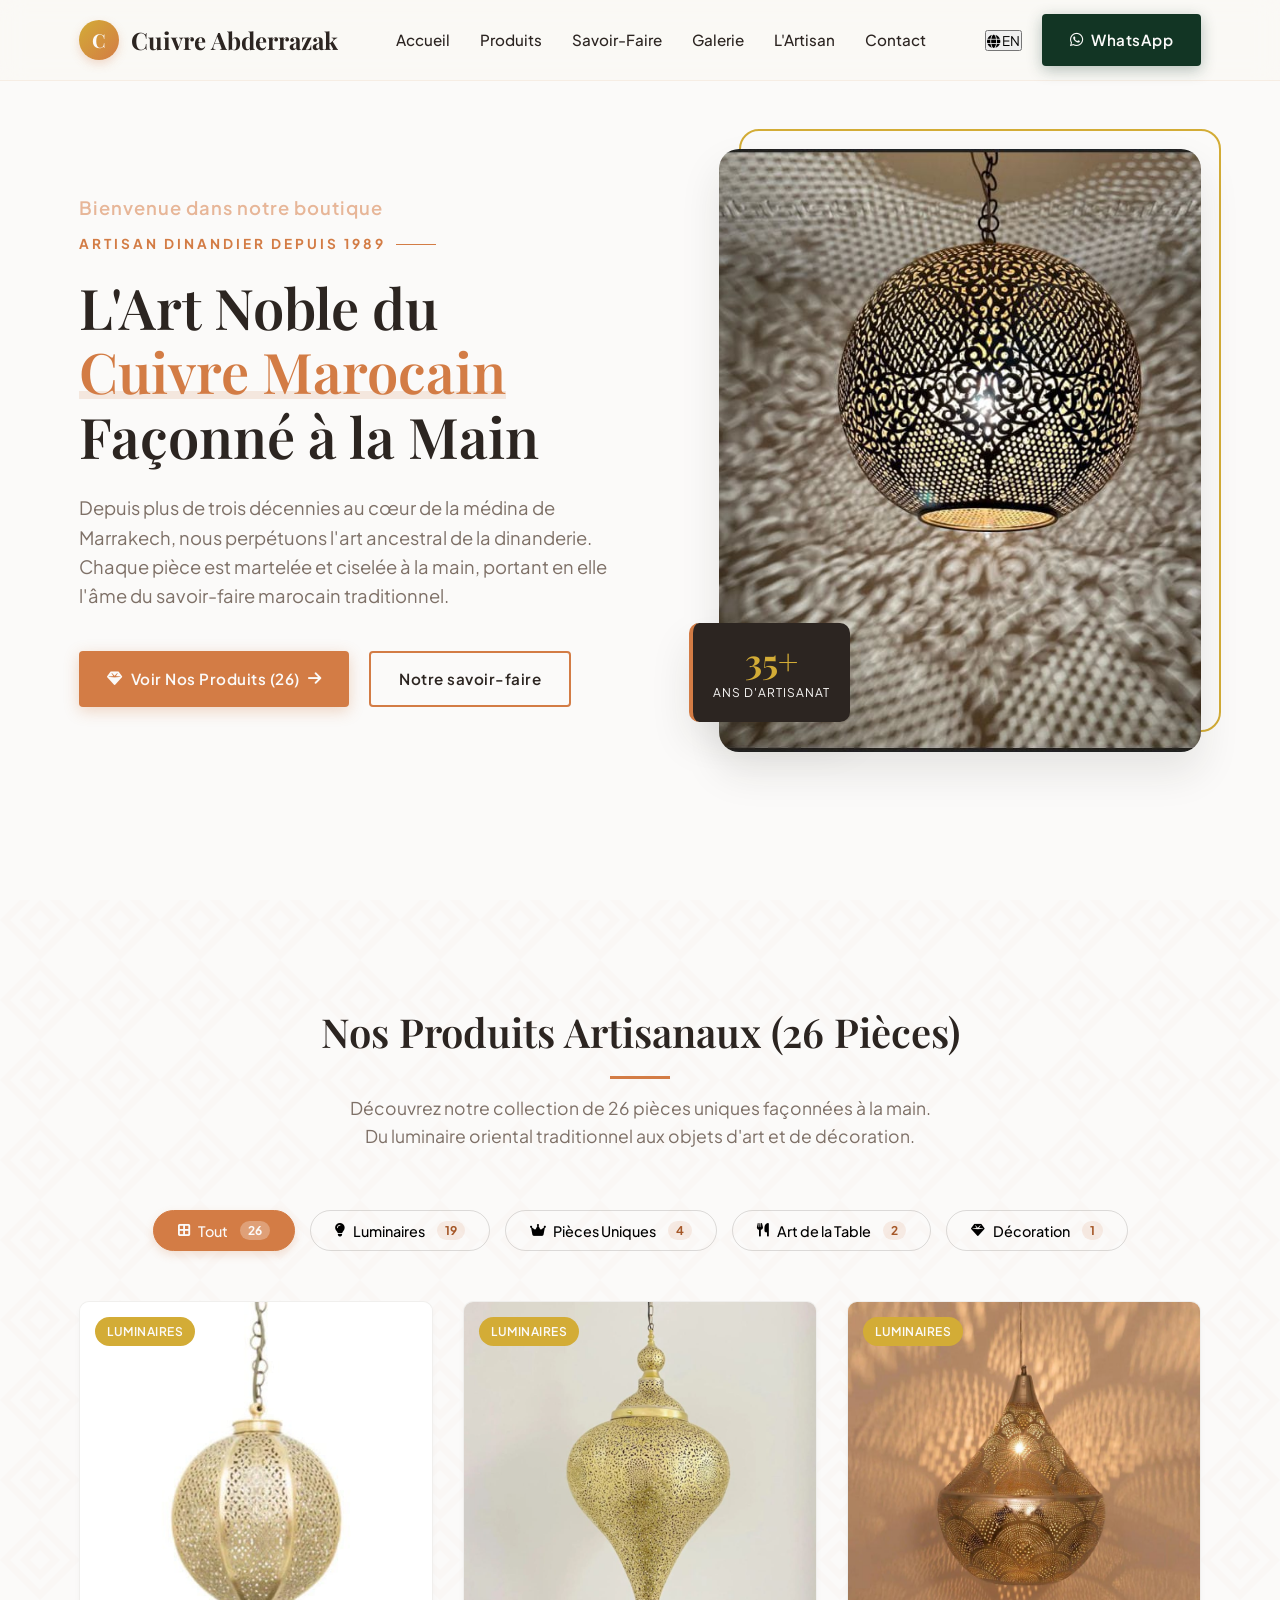
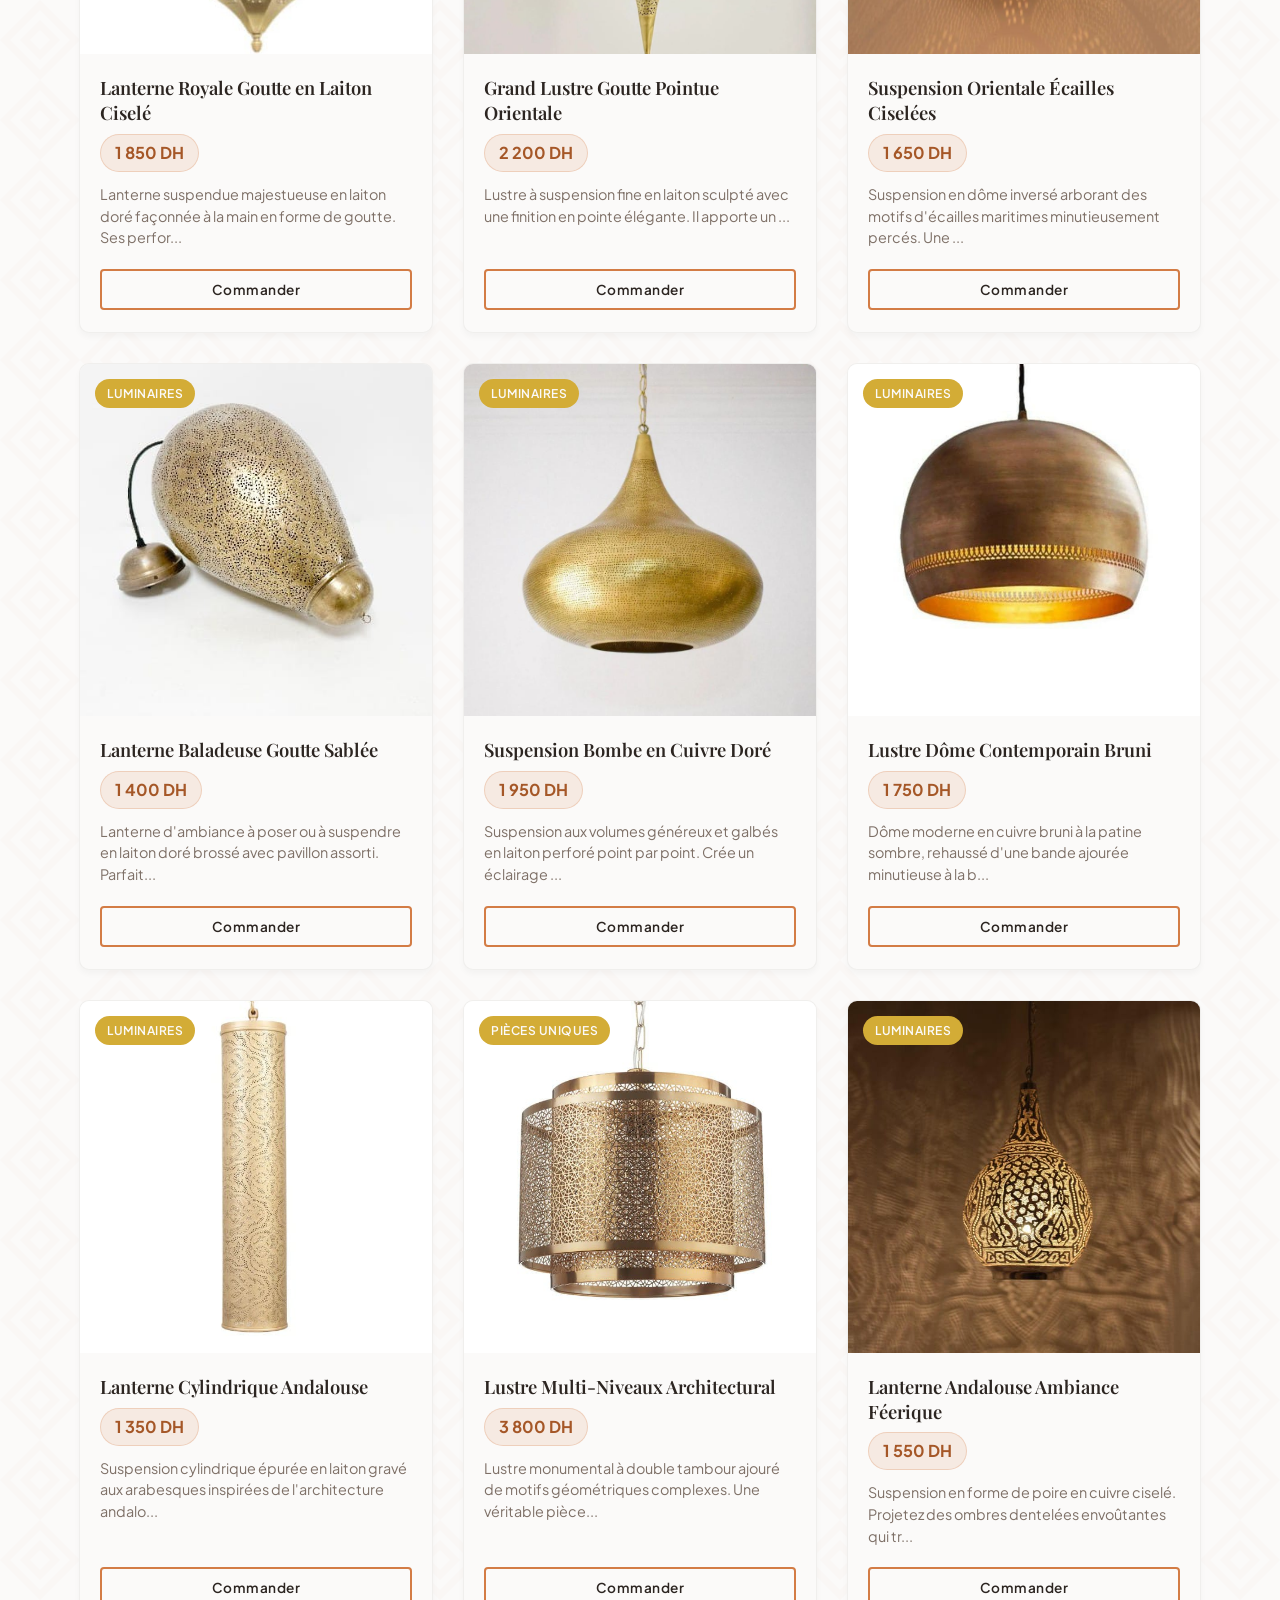
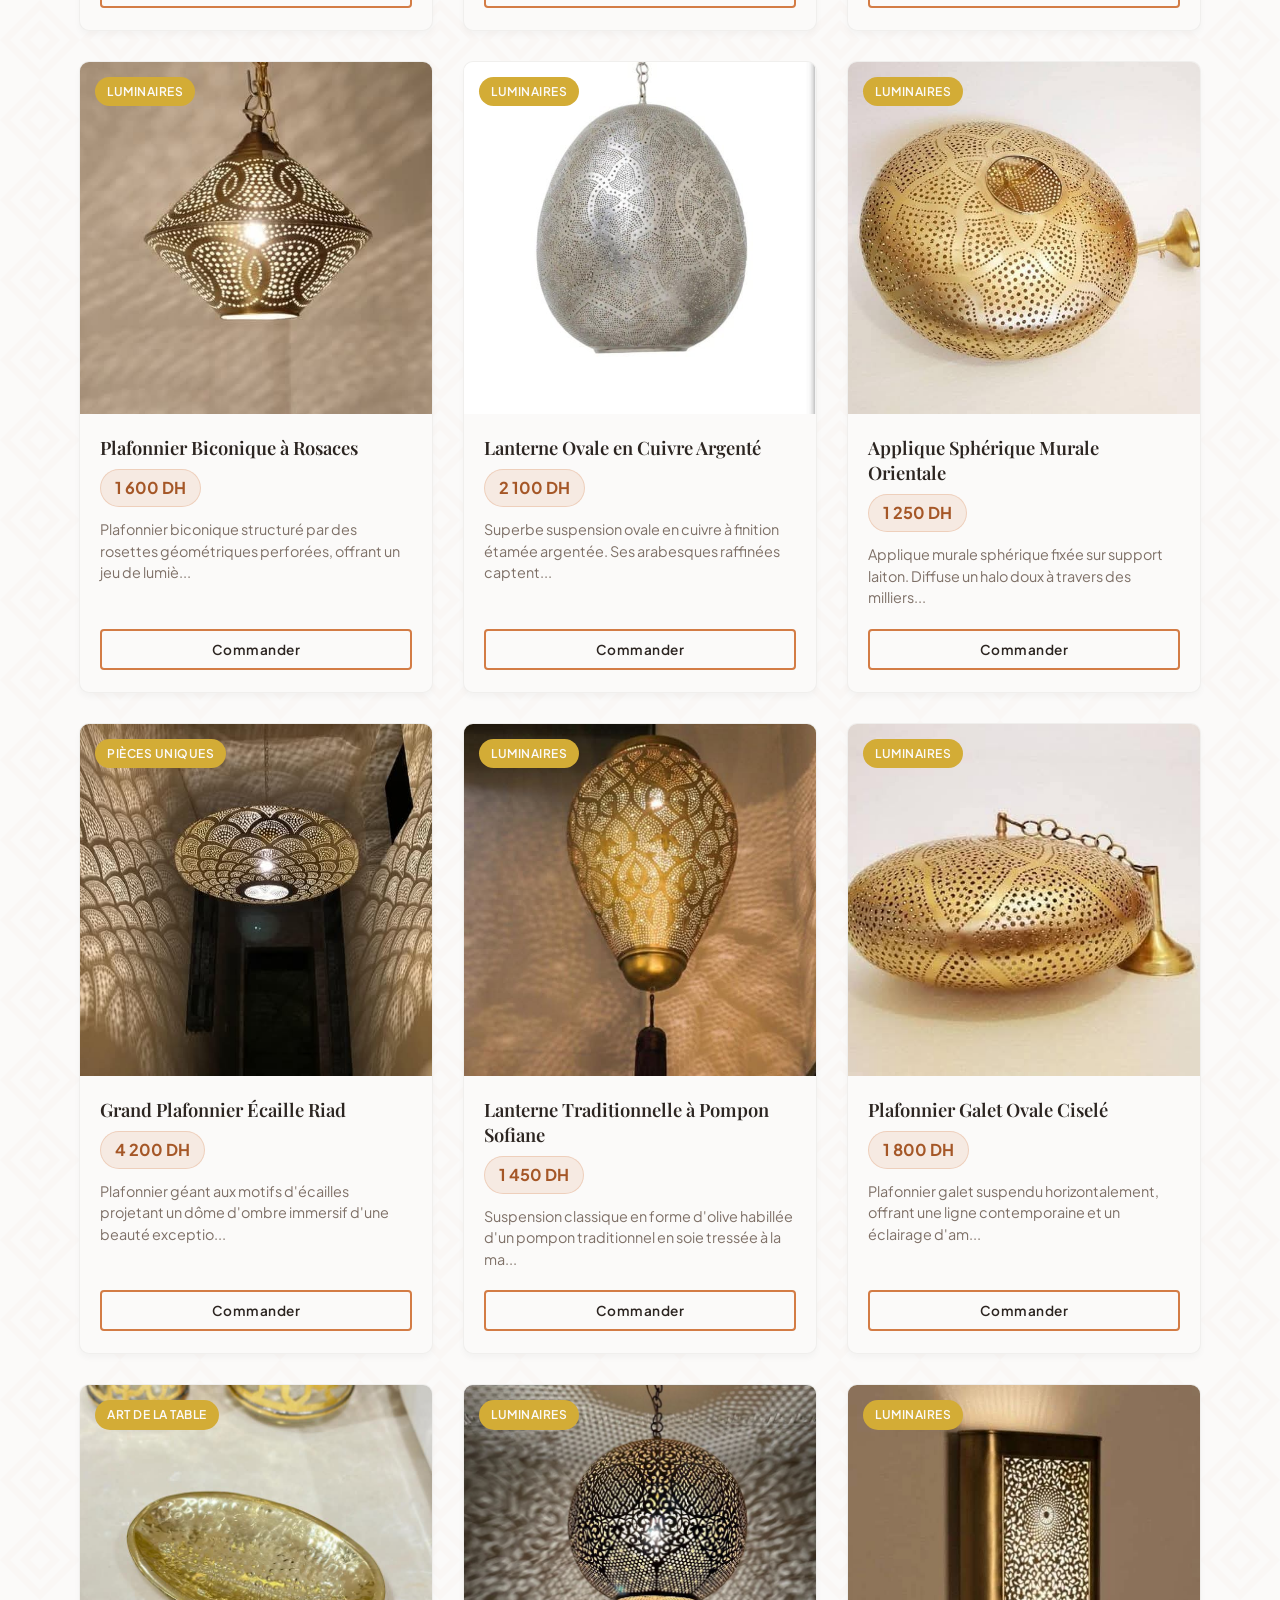
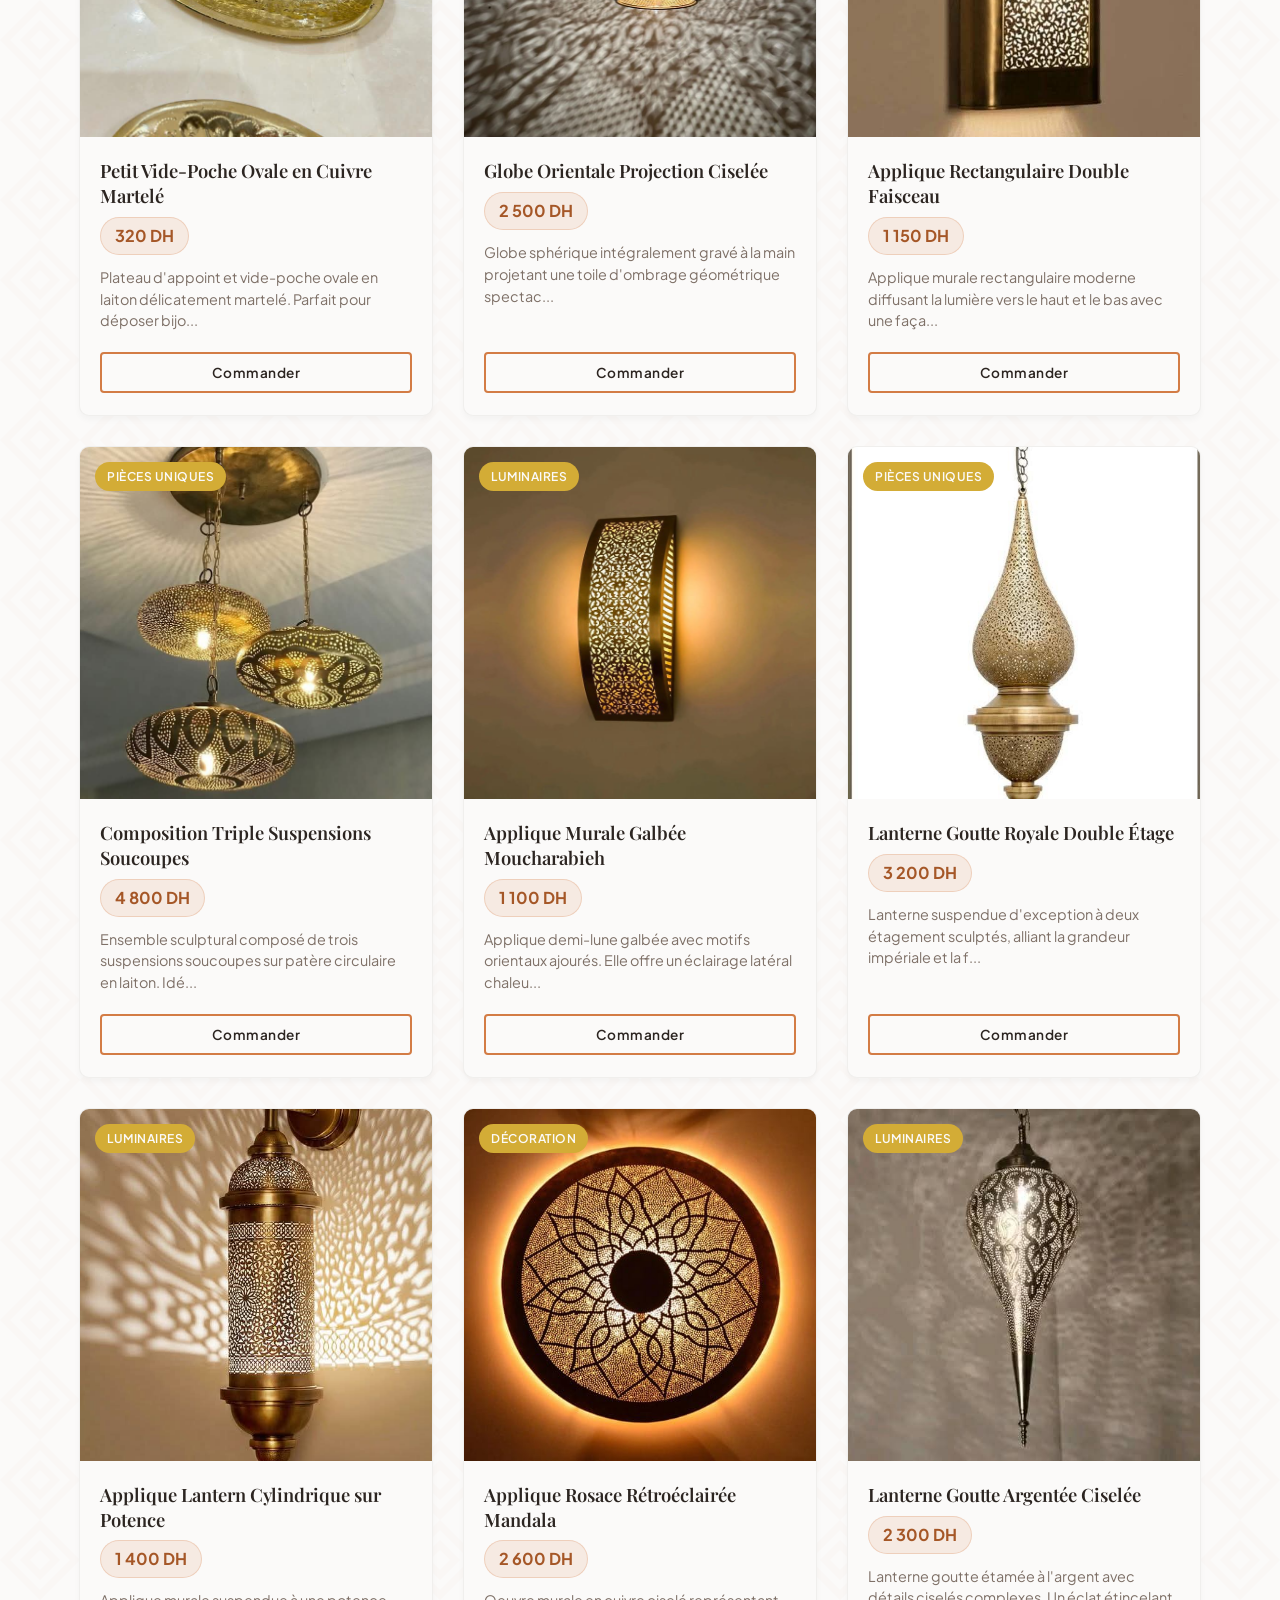
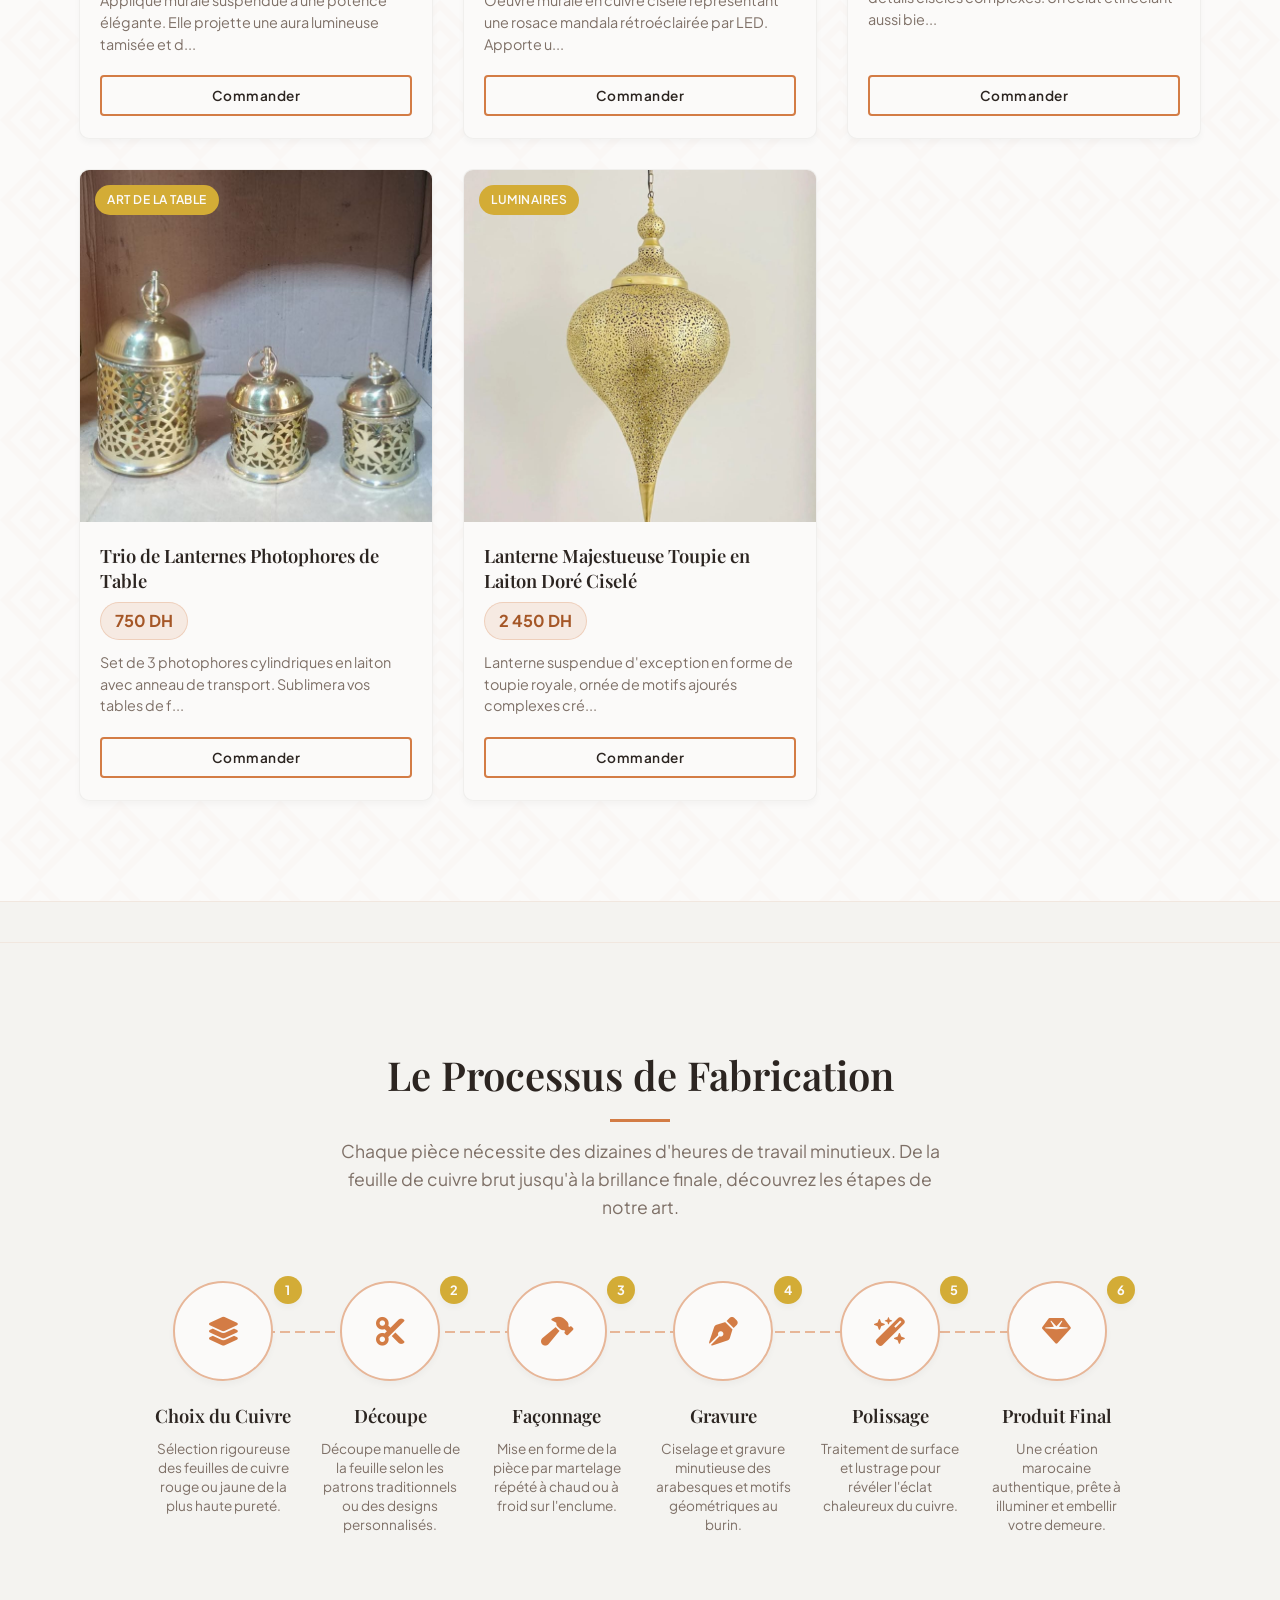
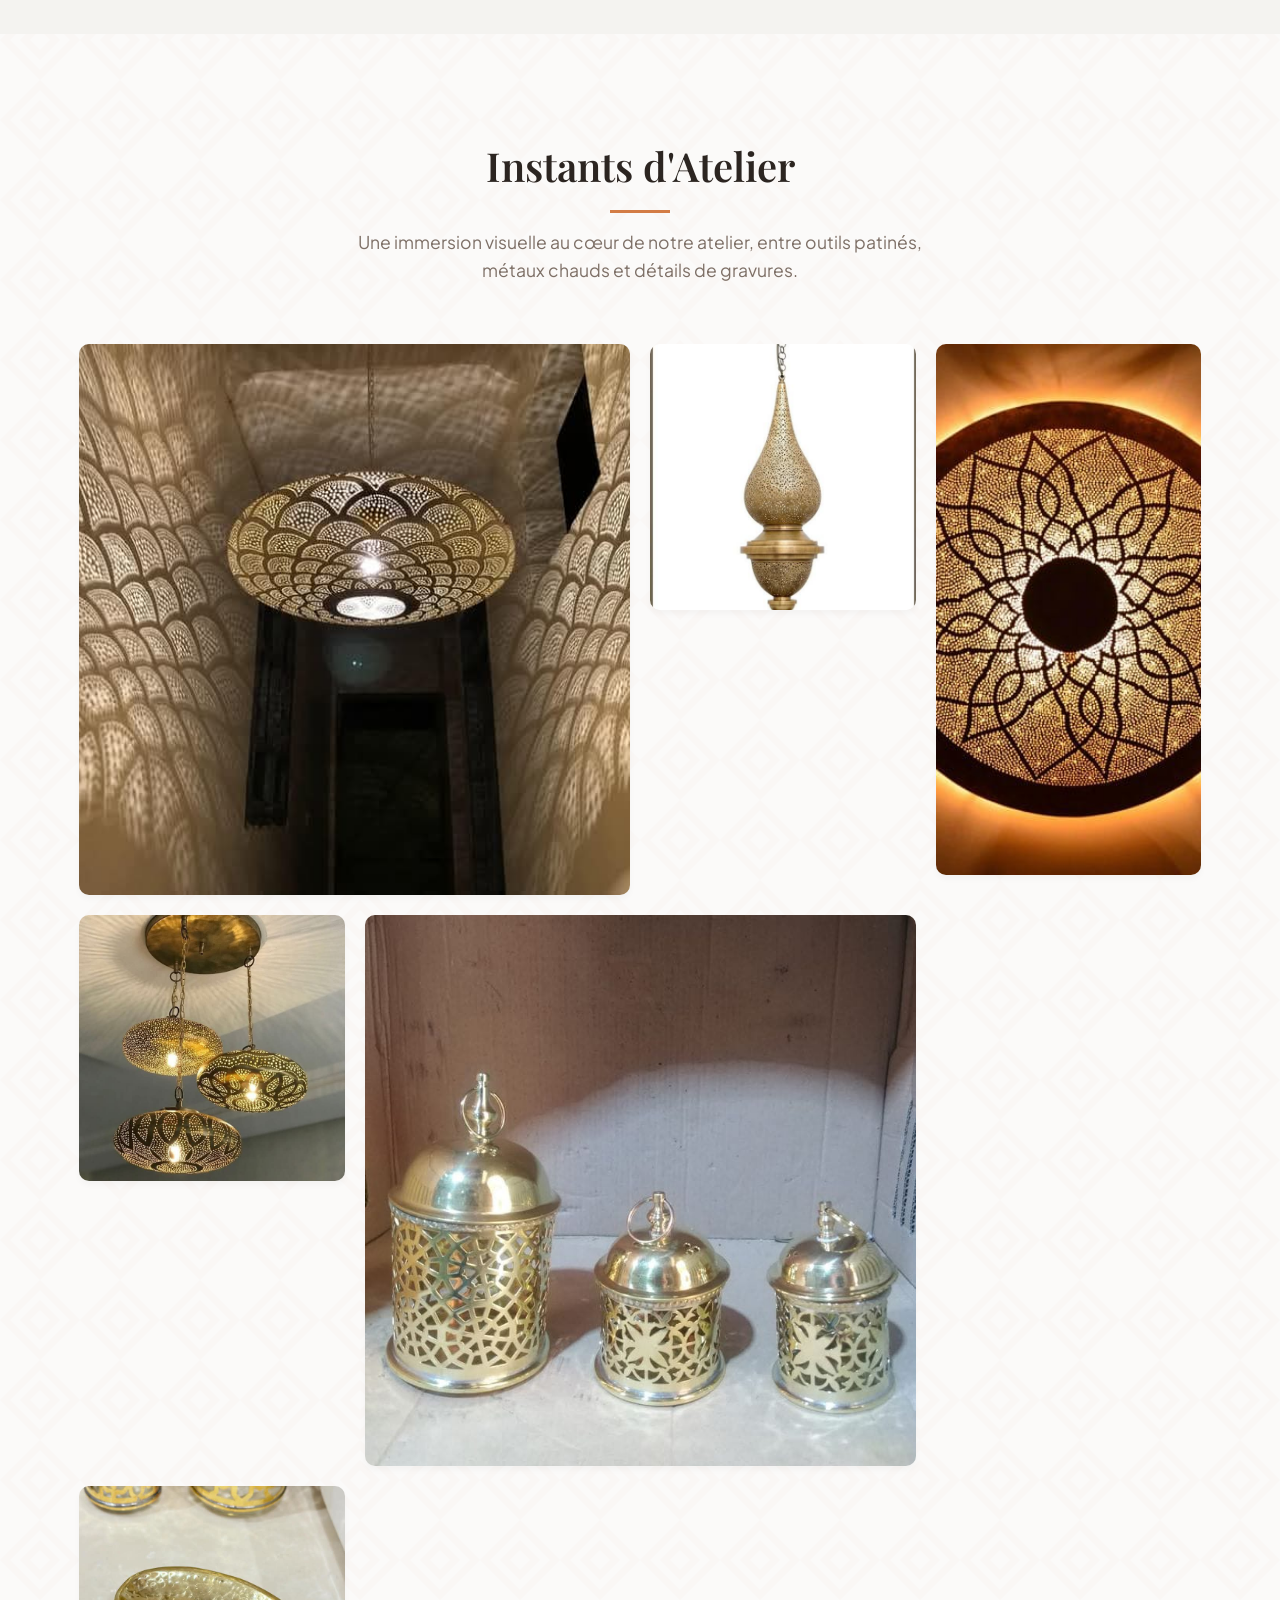
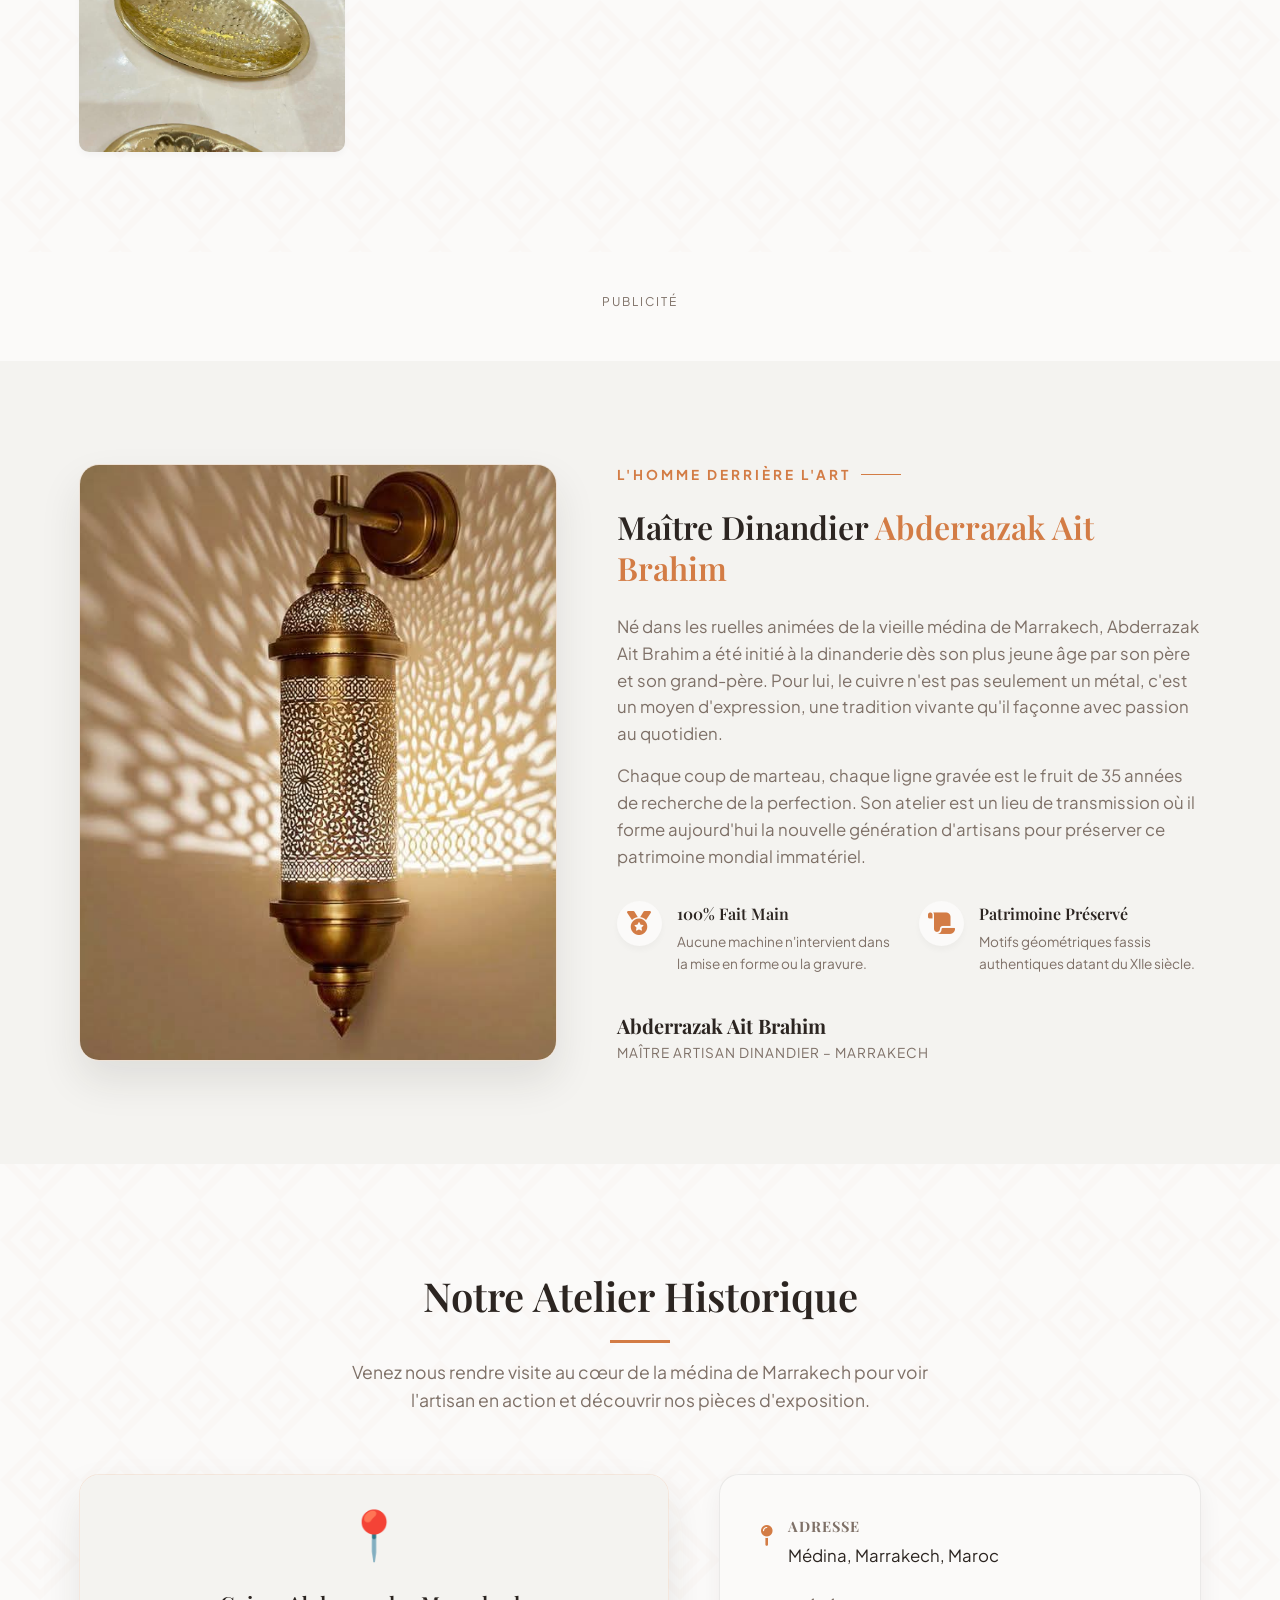
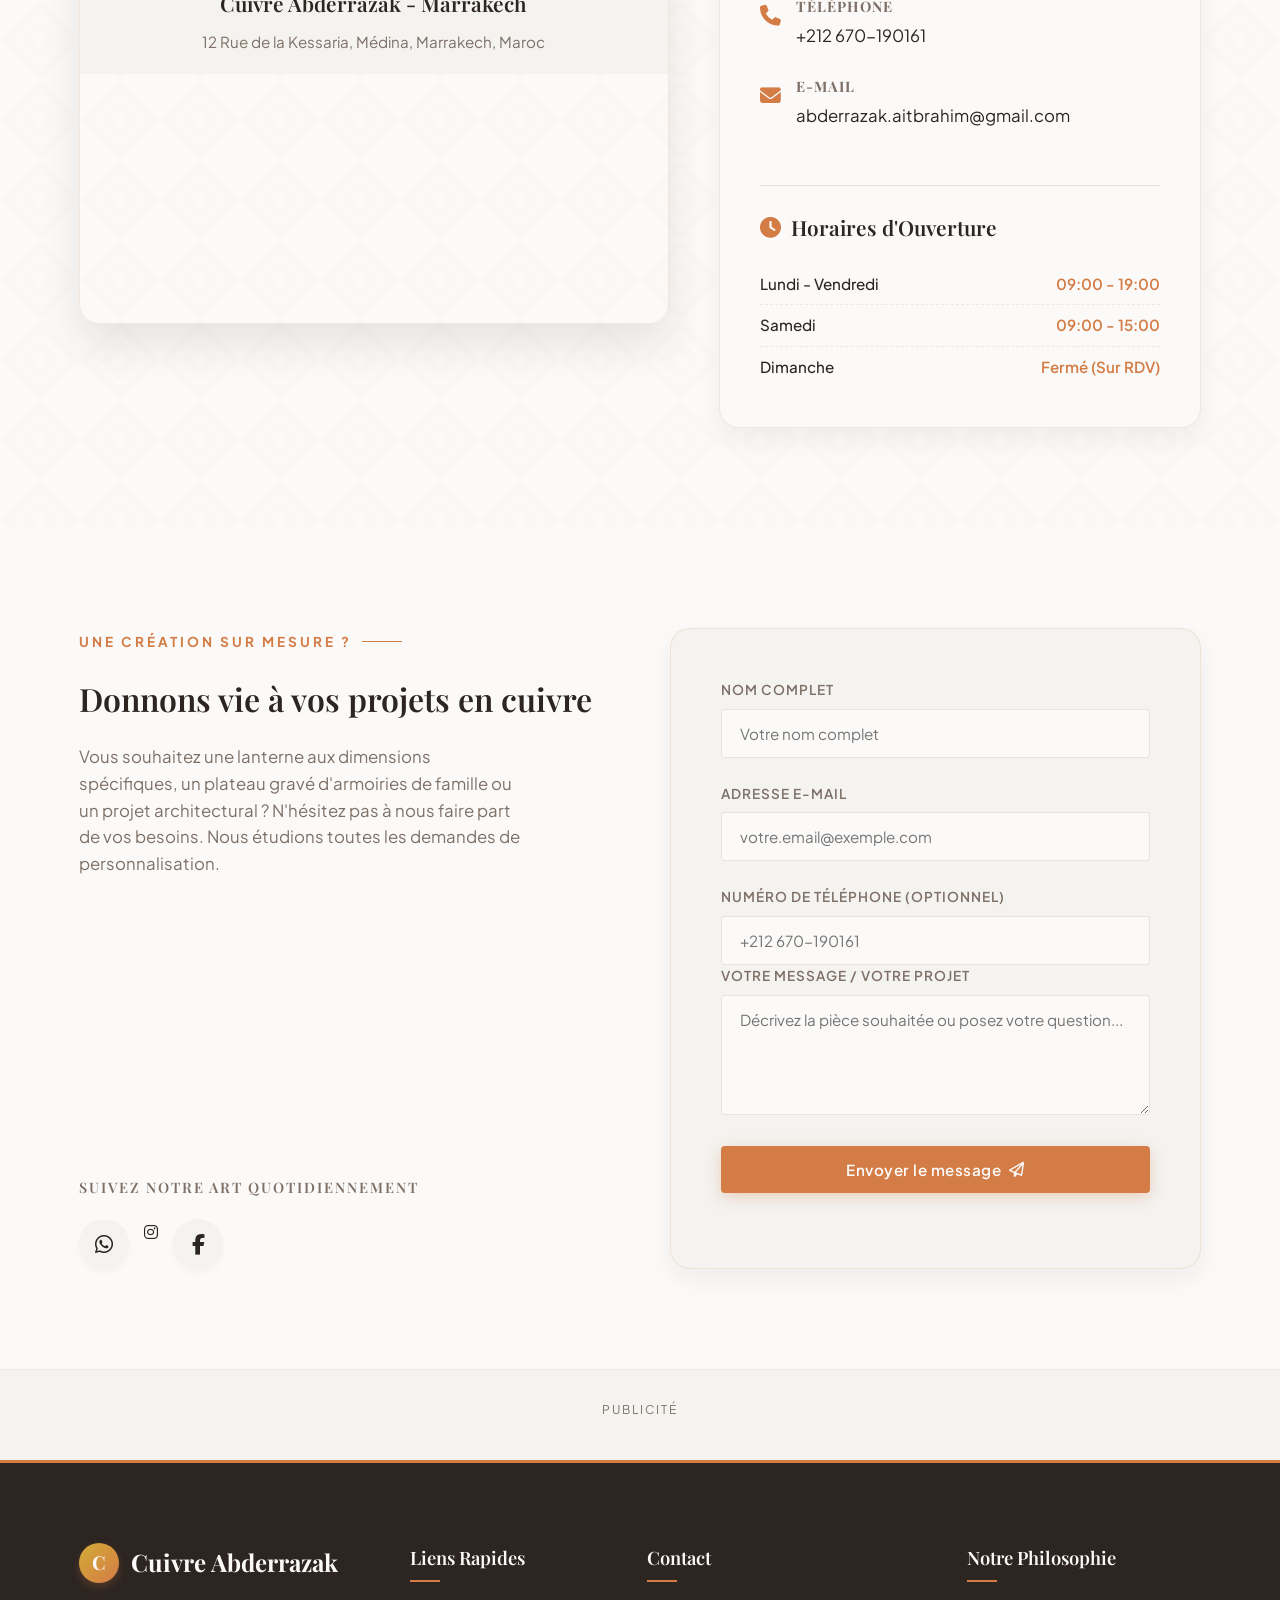
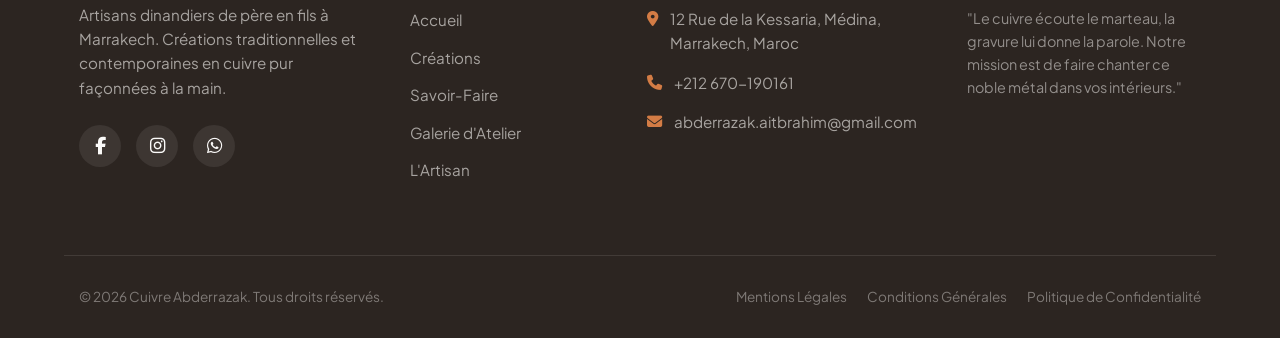
==== commit ac8658d8: "Afficher tous les 26 produits originaux en grille complete avec filtres" ====
--- a/index.html
+++ b/index.html
@@ -21,7 +21,7 @@
     <link rel="stylesheet" href="https://unpkg.com/leaflet@1.9.4/dist/leaflet.css" integrity="sha256-p4NxAoJBhIIN+hmNHrzRCf9tD/miZyoHS5obTRR9BMY=" crossorigin="">
     
     <!-- Custom CSS -->
-    <link rel="stylesheet" href="styles.css">
+    <link rel="stylesheet" href="styles.css?v=2.5">
 
     <!-- ================================================
          GOOGLE ADSENSE
@@ -46,7 +46,7 @@
             <nav>
                 <ul class="nav-links">
                     <li><a href="#accueil">Accueil</a></li>
-                    <li><a href="#produits">Créations</a></li>
+                    <li><a href="#produits">Produits</a></li>
                     <li><a href="#savoir-faire">Savoir-Faire</a></li>
                     <li><a href="#galerie">Galerie</a></li>
                     <li><a href="#a-propos">L'Artisan</a></li>
@@ -80,14 +80,14 @@
         <div class="container hero-grid">
             <div class="hero-content">
                 <p class="welcome-text">Bienvenue dans notre boutique</p>
-                <div class="hero-tagline">Héritage & Passion</div>
-                <h1>L'art du cuivre marocain, <br><span>façonné à la main</span></h1>
+                <span class="hero-tagline">Artisan Dinandier depuis 1989</span>
+                <h1>L'Art Noble du <span>Cuivre Marocain</span> Façonné à la Main</h1>
                 <p class="hero-description">
                     Depuis plus de trois décennies au cœur de la médina de Marrakech, nous perpétuons l'art ancestral de la dinanderie. Chaque pièce est martelée et ciselée à la main, portant en elle l'âme du savoir-faire marocain traditionnel.
                 </p>
                 <div class="hero-buttons">
                     <a href="#produits" class="btn btn-primary" id="discover-btn">
-                        Découvrir nos créations <i class="fa-solid fa-arrow-right"></i>
+                        <i class="fa-solid fa-gem"></i> Voir Nos Produits (26) <i class="fa-solid fa-arrow-right"></i>
                     </a>
                     <a href="#savoir-faire" class="btn btn-secondary" id="learn-more-btn">Notre savoir-faire</a>
                 </div>
@@ -112,20 +112,20 @@
     <section id="produits" class="products">
         <div class="container">
             <div class="section-header">
-                <h2>Nos Créations d'Exception</h2>
-                <p>Découvrez notre collection de pièces uniques façonnées à la main. Du luminaire oriental traditionnel aux objets de décoration contemporains.</p>
+                <h2>Nos Produits Artisanaux (26 Pièces)</h2>
+                <p>Découvrez notre collection de 26 pièces uniques façonnées à la main. Du luminaire oriental traditionnel aux objets d'art et de décoration.</p>
             </div>
             
             <div class="products-filter">
-                <button class="filter-btn active" data-filter="all"><i class="fa-solid fa-border-all"></i> Tout</button>
-                <button class="filter-btn" data-filter="luminaires"><i class="fa-solid fa-lightbulb"></i> Luminaires</button>
-                <button class="filter-btn" data-filter="art-table"><i class="fa-solid fa-utensils"></i> Art de la Table</button>
-                <button class="filter-btn" data-filter="decoration"><i class="fa-solid fa-gem"></i> Décoration</button>
-                <button class="filter-btn" data-filter="pieces-uniques"><i class="fa-solid fa-crown"></i> Pièces Uniques</button>
+                <button class="filter-btn active" data-filter="all"><i class="fa-solid fa-border-all"></i> <span class="btn-label">Tout</span> <span class="filter-count">26</span></button>
+                <button class="filter-btn" data-filter="luminaires"><i class="fa-solid fa-lightbulb"></i> <span class="btn-label">Luminaires</span> <span class="filter-count">19</span></button>
+                <button class="filter-btn" data-filter="pieces-uniques"><i class="fa-solid fa-crown"></i> <span class="btn-label">Pièces Uniques</span> <span class="filter-count">4</span></button>
+                <button class="filter-btn" data-filter="art-table"><i class="fa-solid fa-utensils"></i> <span class="btn-label">Art de la Table</span> <span class="filter-count">2</span></button>
+                <button class="filter-btn" data-filter="decoration"><i class="fa-solid fa-gem"></i> <span class="btn-label">Décoration</span> <span class="filter-count">1</span></button>
             </div>
             
             <div class="products-container" id="products-container">
-                <!-- Category blocks dynamically generated by JS -->
+                <!-- Products grid dynamically rendered here -->
             </div>
         </div>
     </section>
@@ -647,6 +647,6 @@
     <script src="https://unpkg.com/leaflet@1.9.4/dist/leaflet.js" integrity="sha256-20nQCchB9co0qIjJZRGuk2/Z9VM+kNiyxNV1lvTlZBo=" crossorigin=""></script>
     
     <!-- Custom JS -->
-    <script src="app.js"></script>
+    <script src="app.js?v=2.5"></script>
 </body>
 </html>
--- a/styles.css
+++ b/styles.css
@@ -564,6 +564,26 @@
     border-color: var(--color-copper);
     color: var(--text-light);
     box-shadow: 0 4px 10px rgba(210, 125, 70, 0.2);
+}
+
+.filter-count {
+    display: inline-flex;
+    align-items: center;
+    justify-content: center;
+    background-color: rgba(210, 125, 70, 0.12);
+    color: var(--color-copper-dark);
+    font-size: 0.75rem;
+    font-weight: 700;
+    padding: 2px 8px;
+    border-radius: 12px;
+    margin-left: 4px;
+    transition: var(--transition-fast);
+}
+
+.filter-btn.active .filter-count,
+.filter-btn:hover .filter-count {
+    background-color: rgba(255, 255, 255, 0.28);
+    color: var(--text-light);
 }
 
 .products-scroll-wrapper {
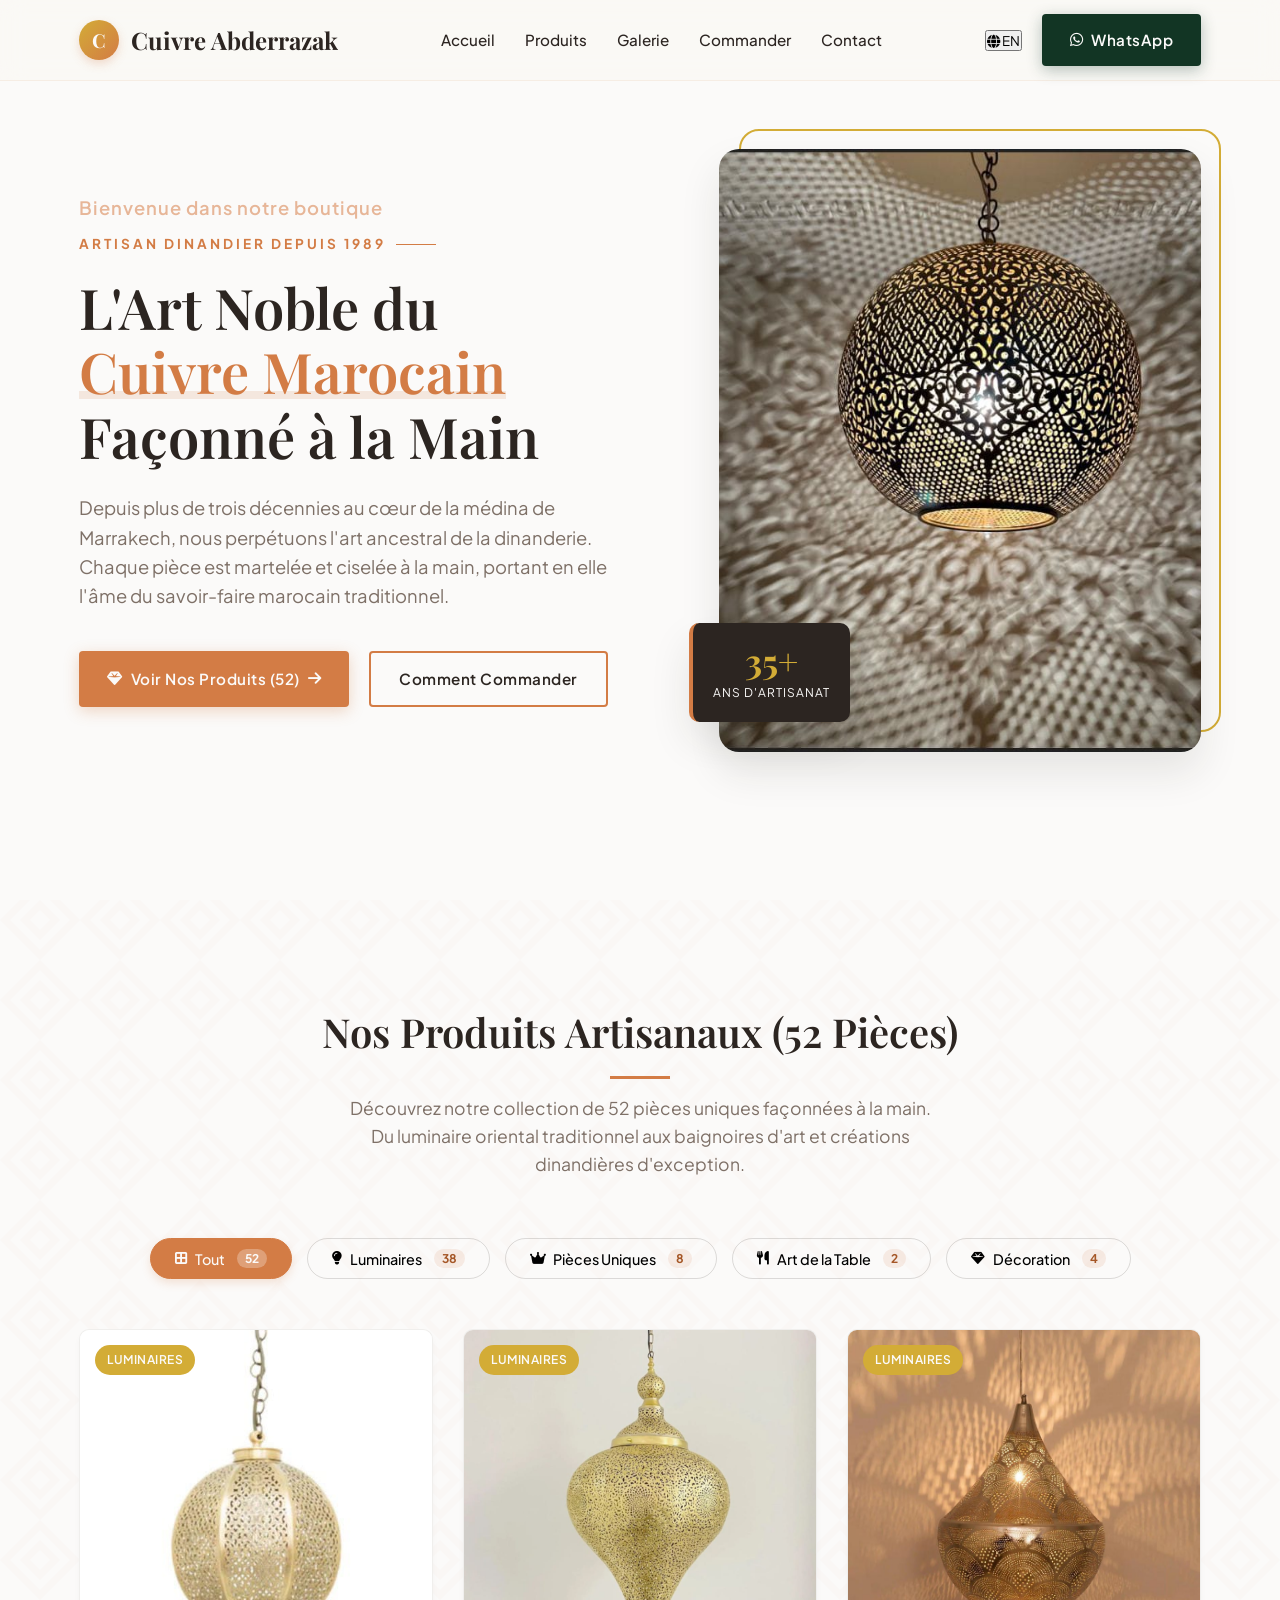
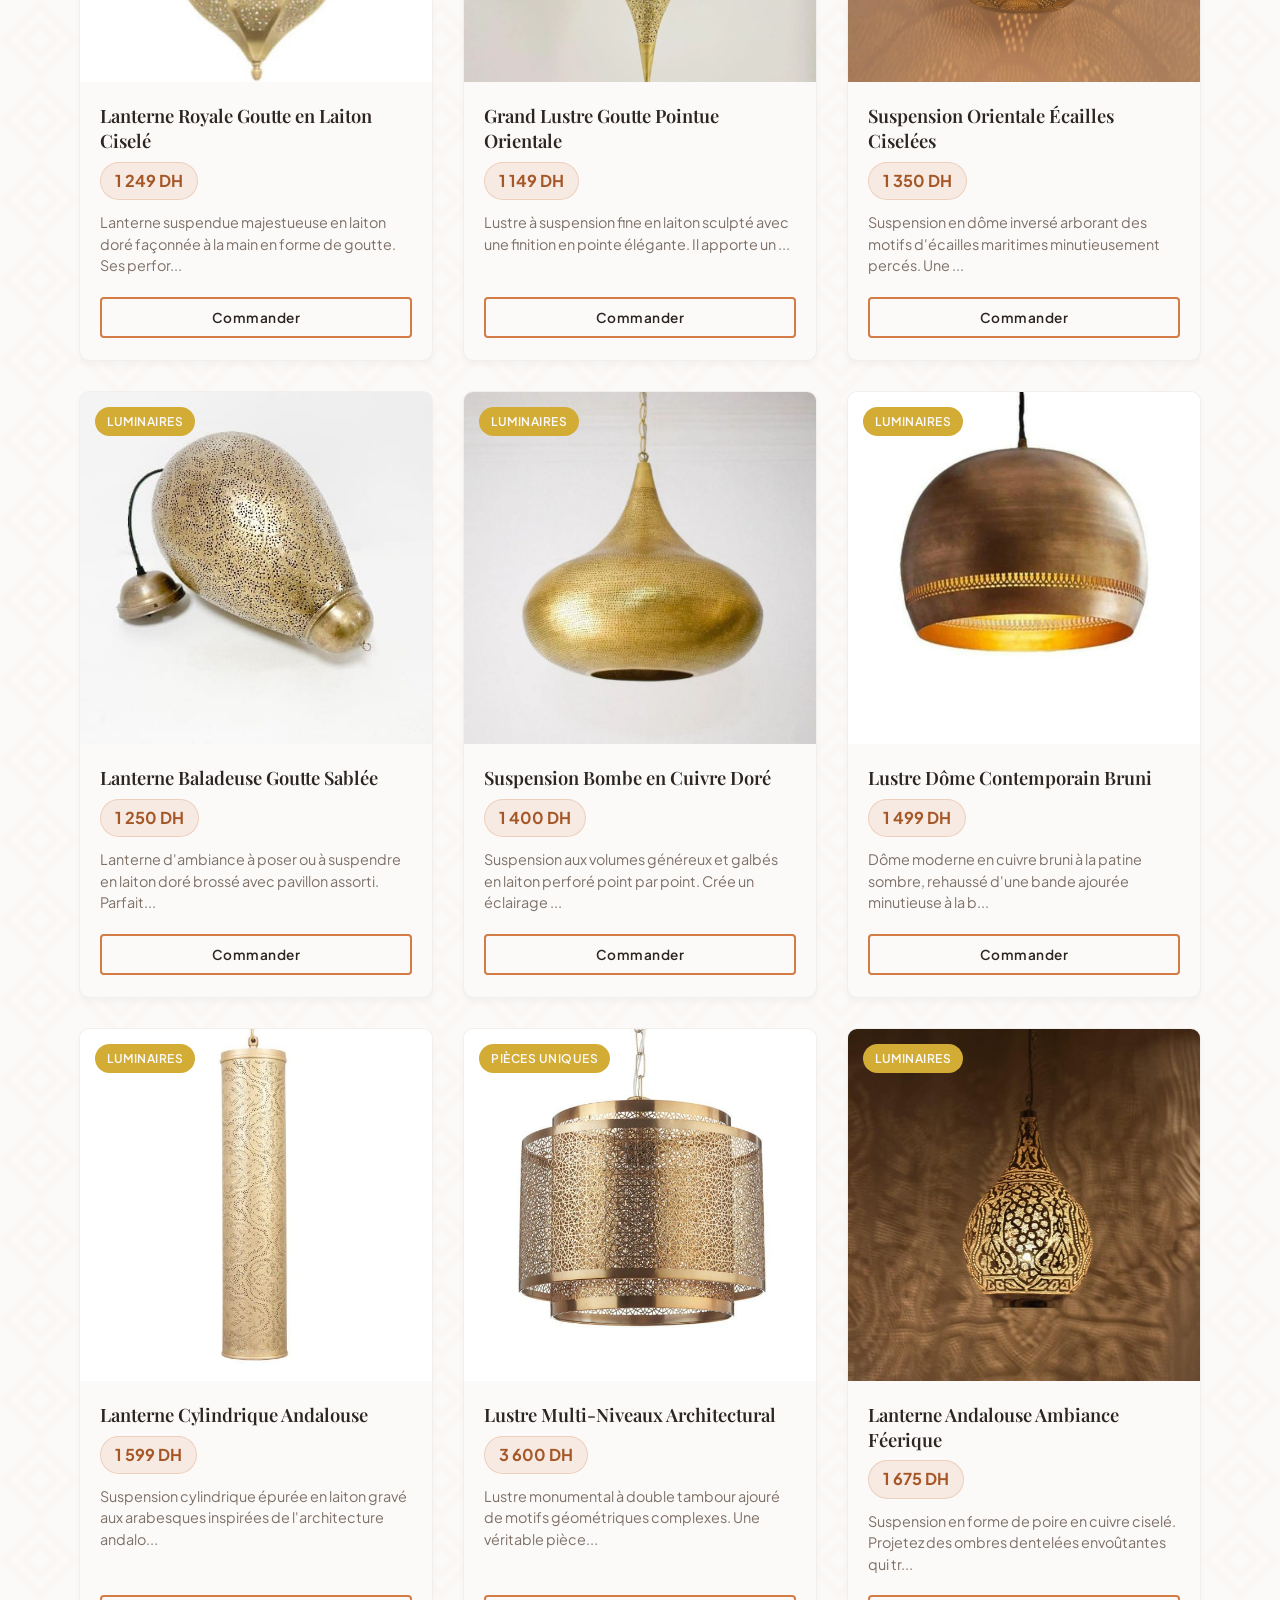
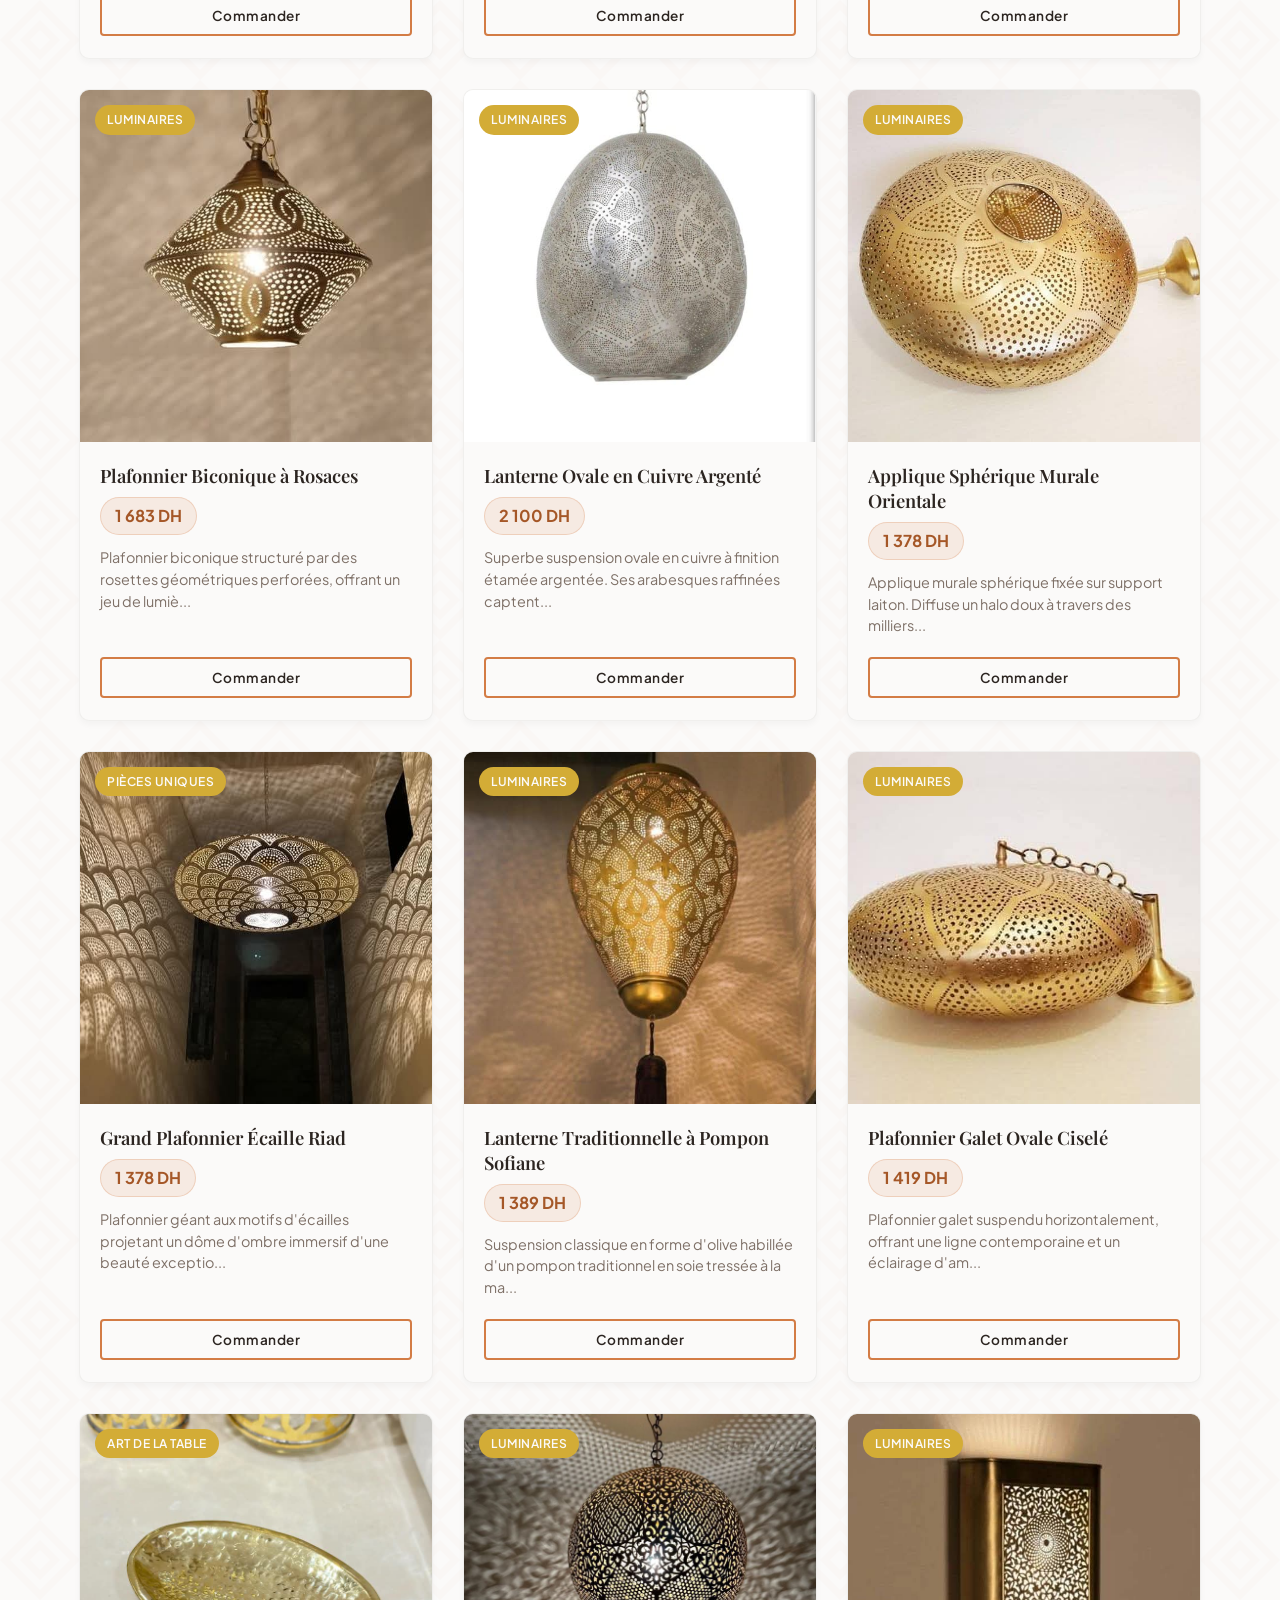
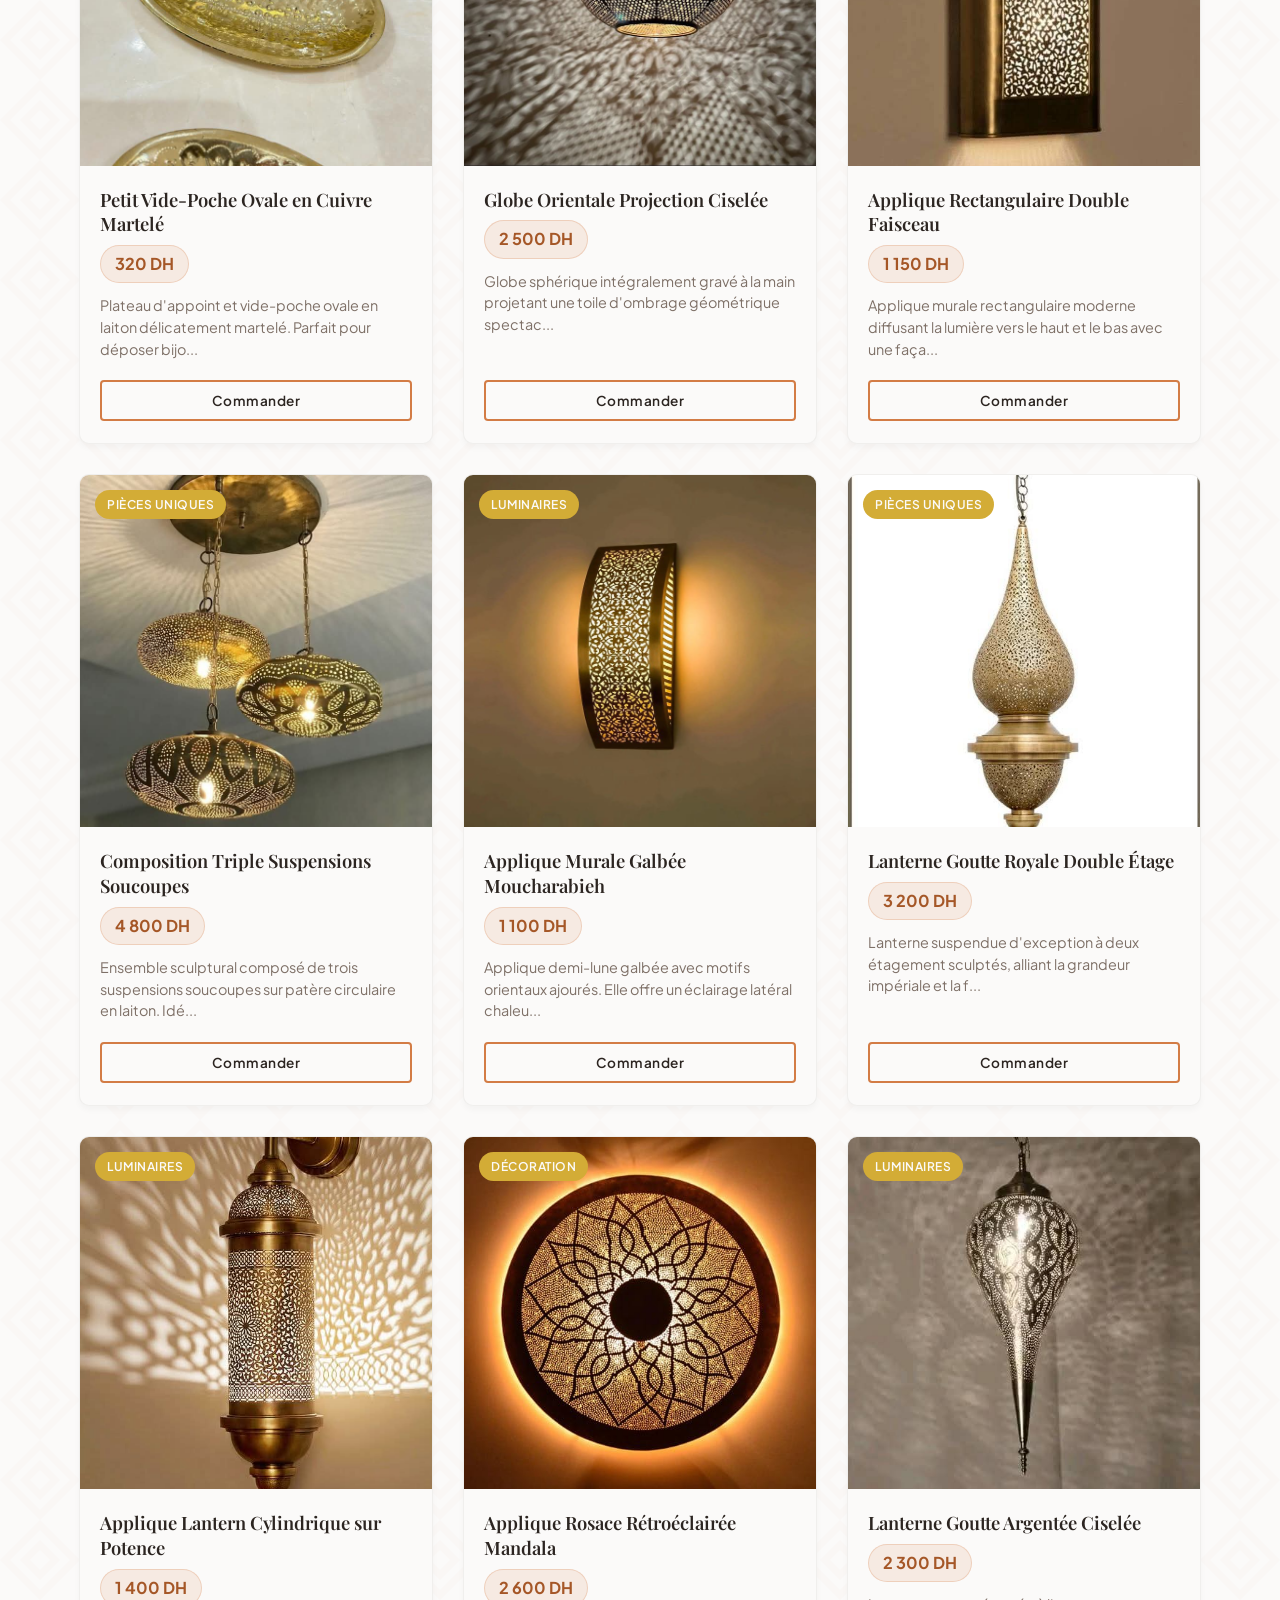
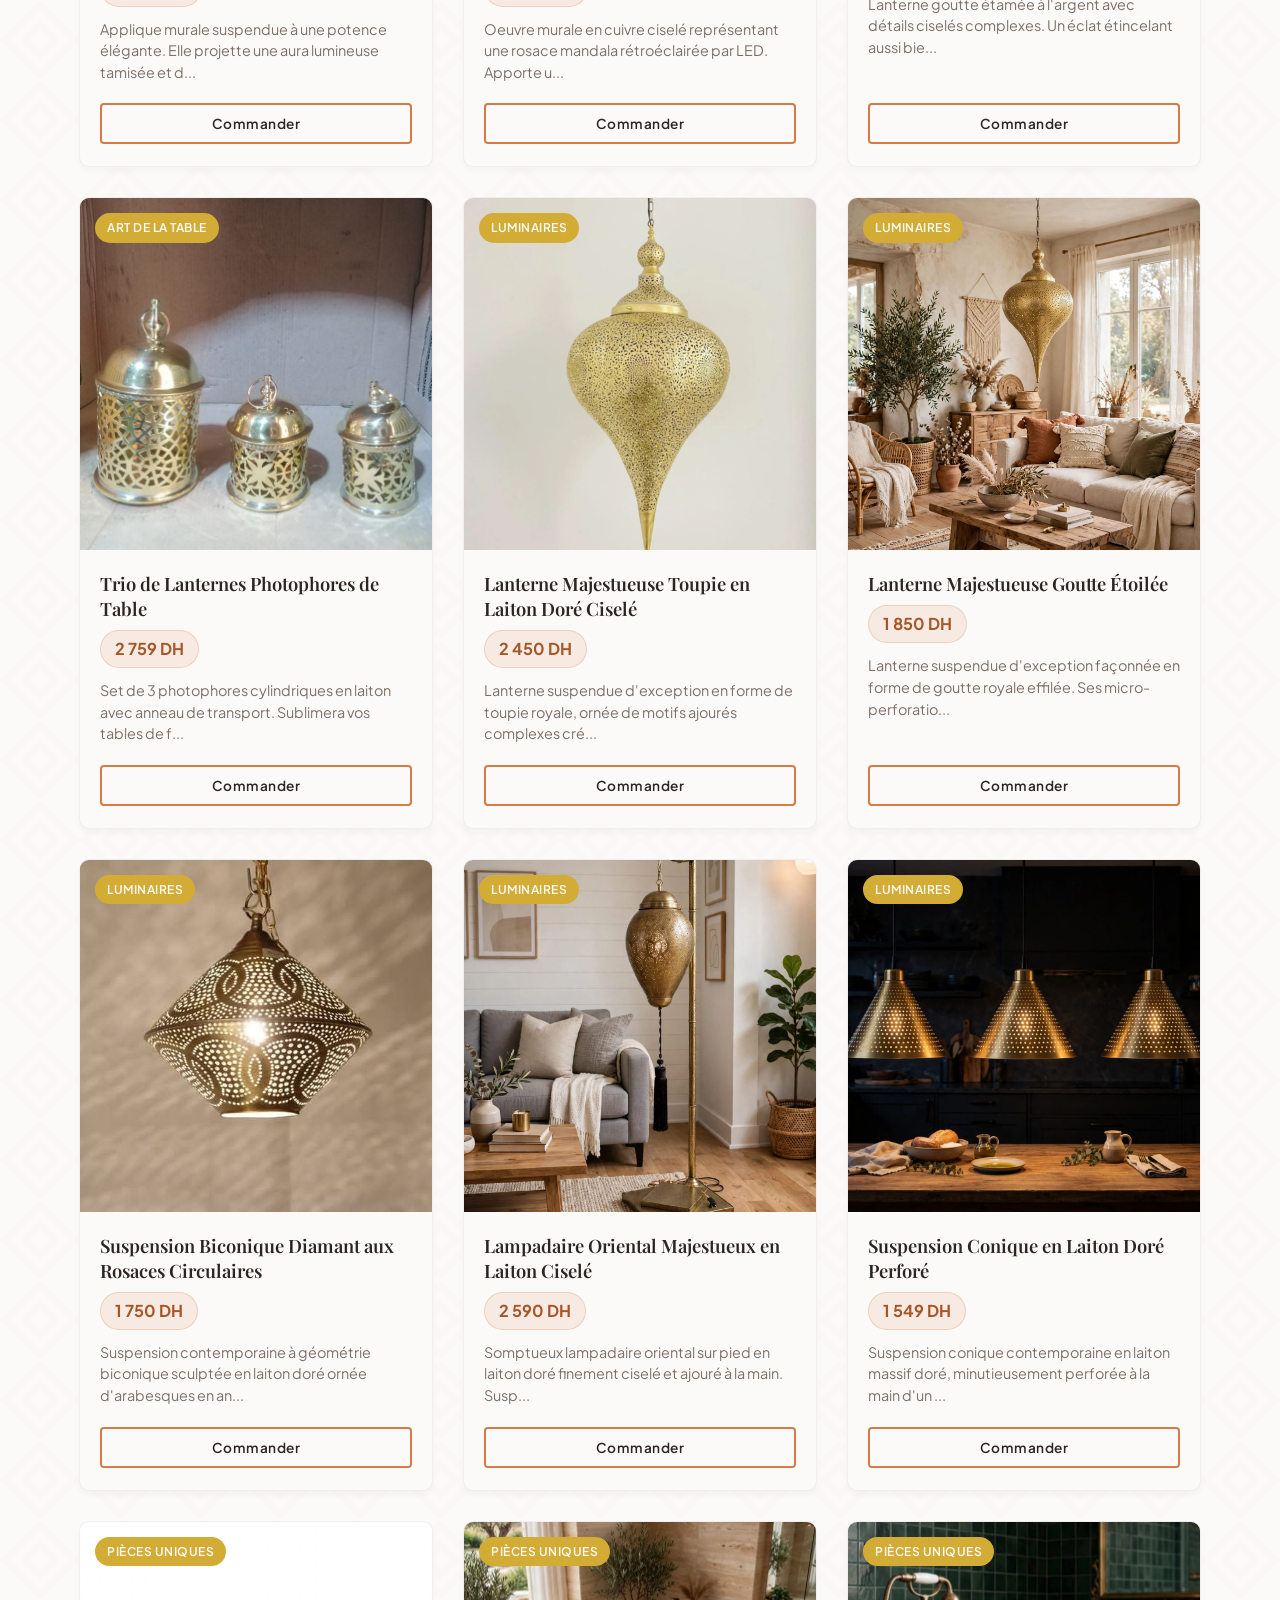
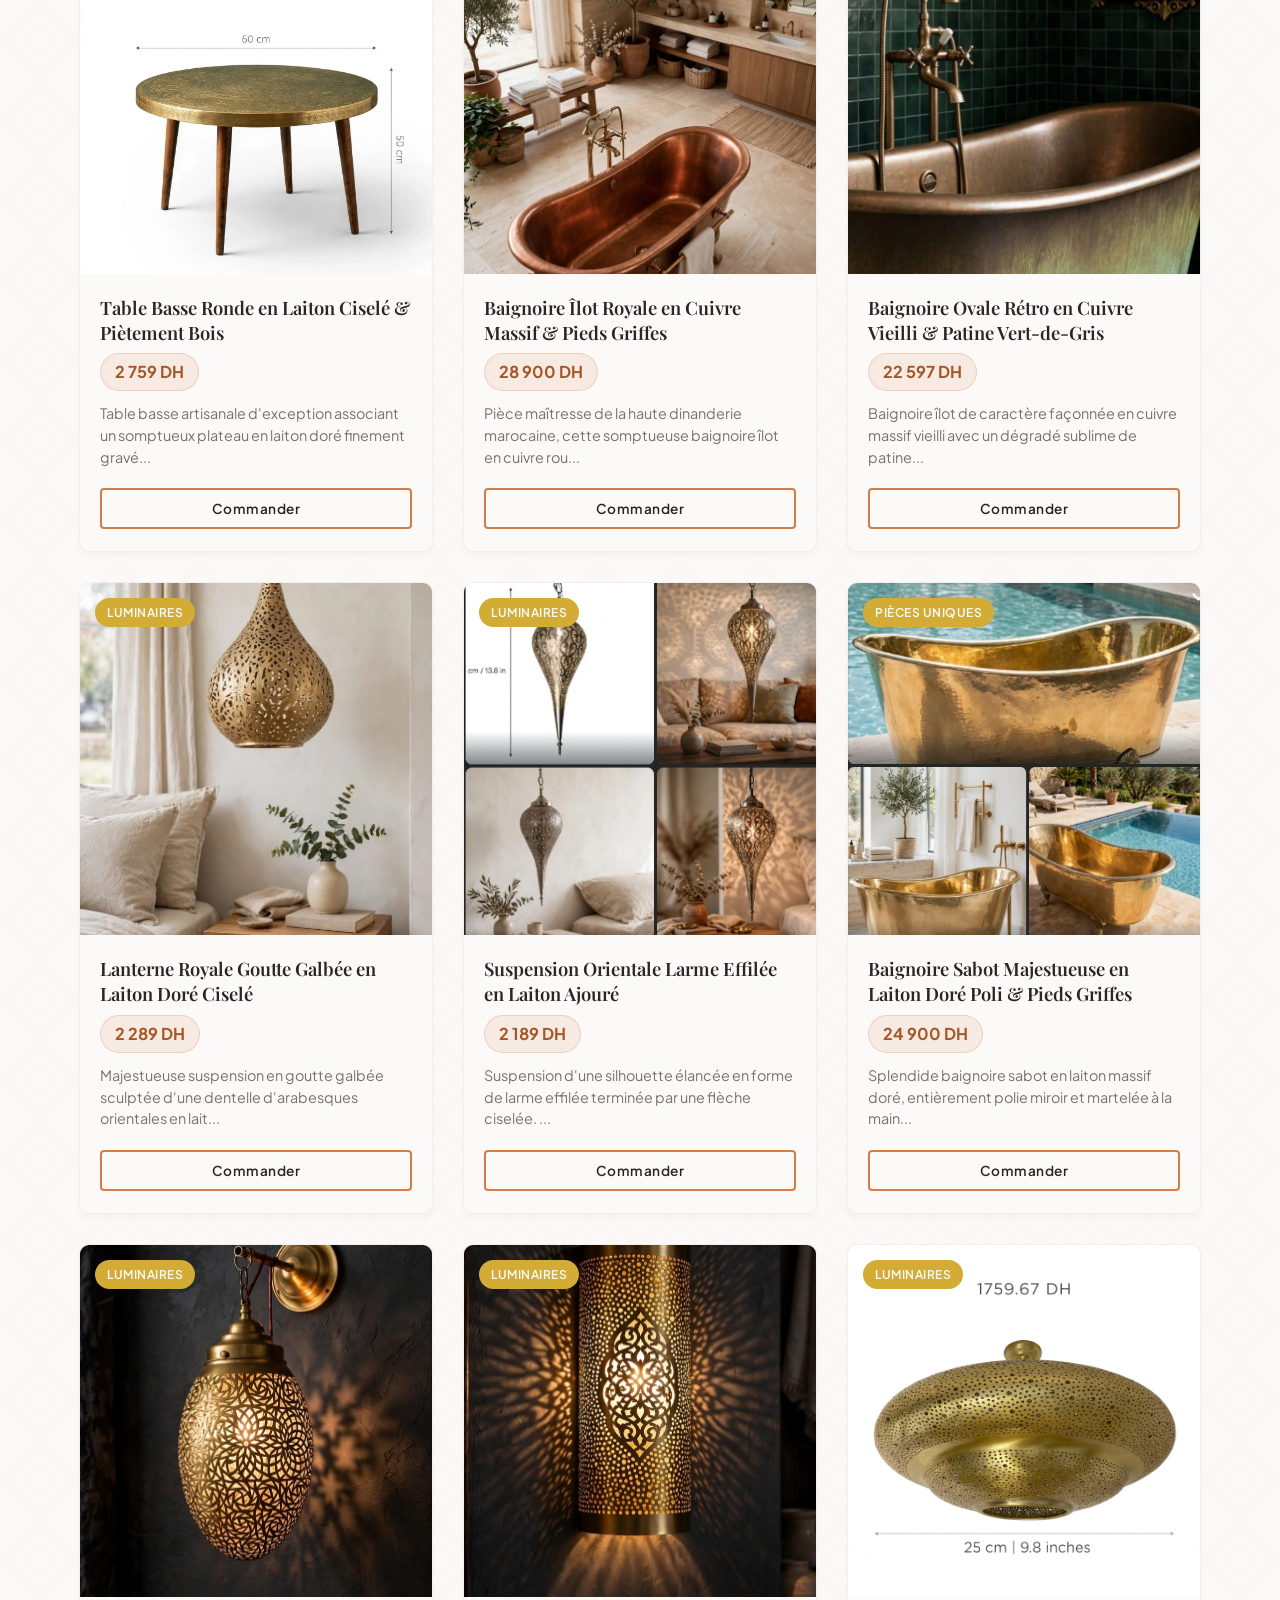
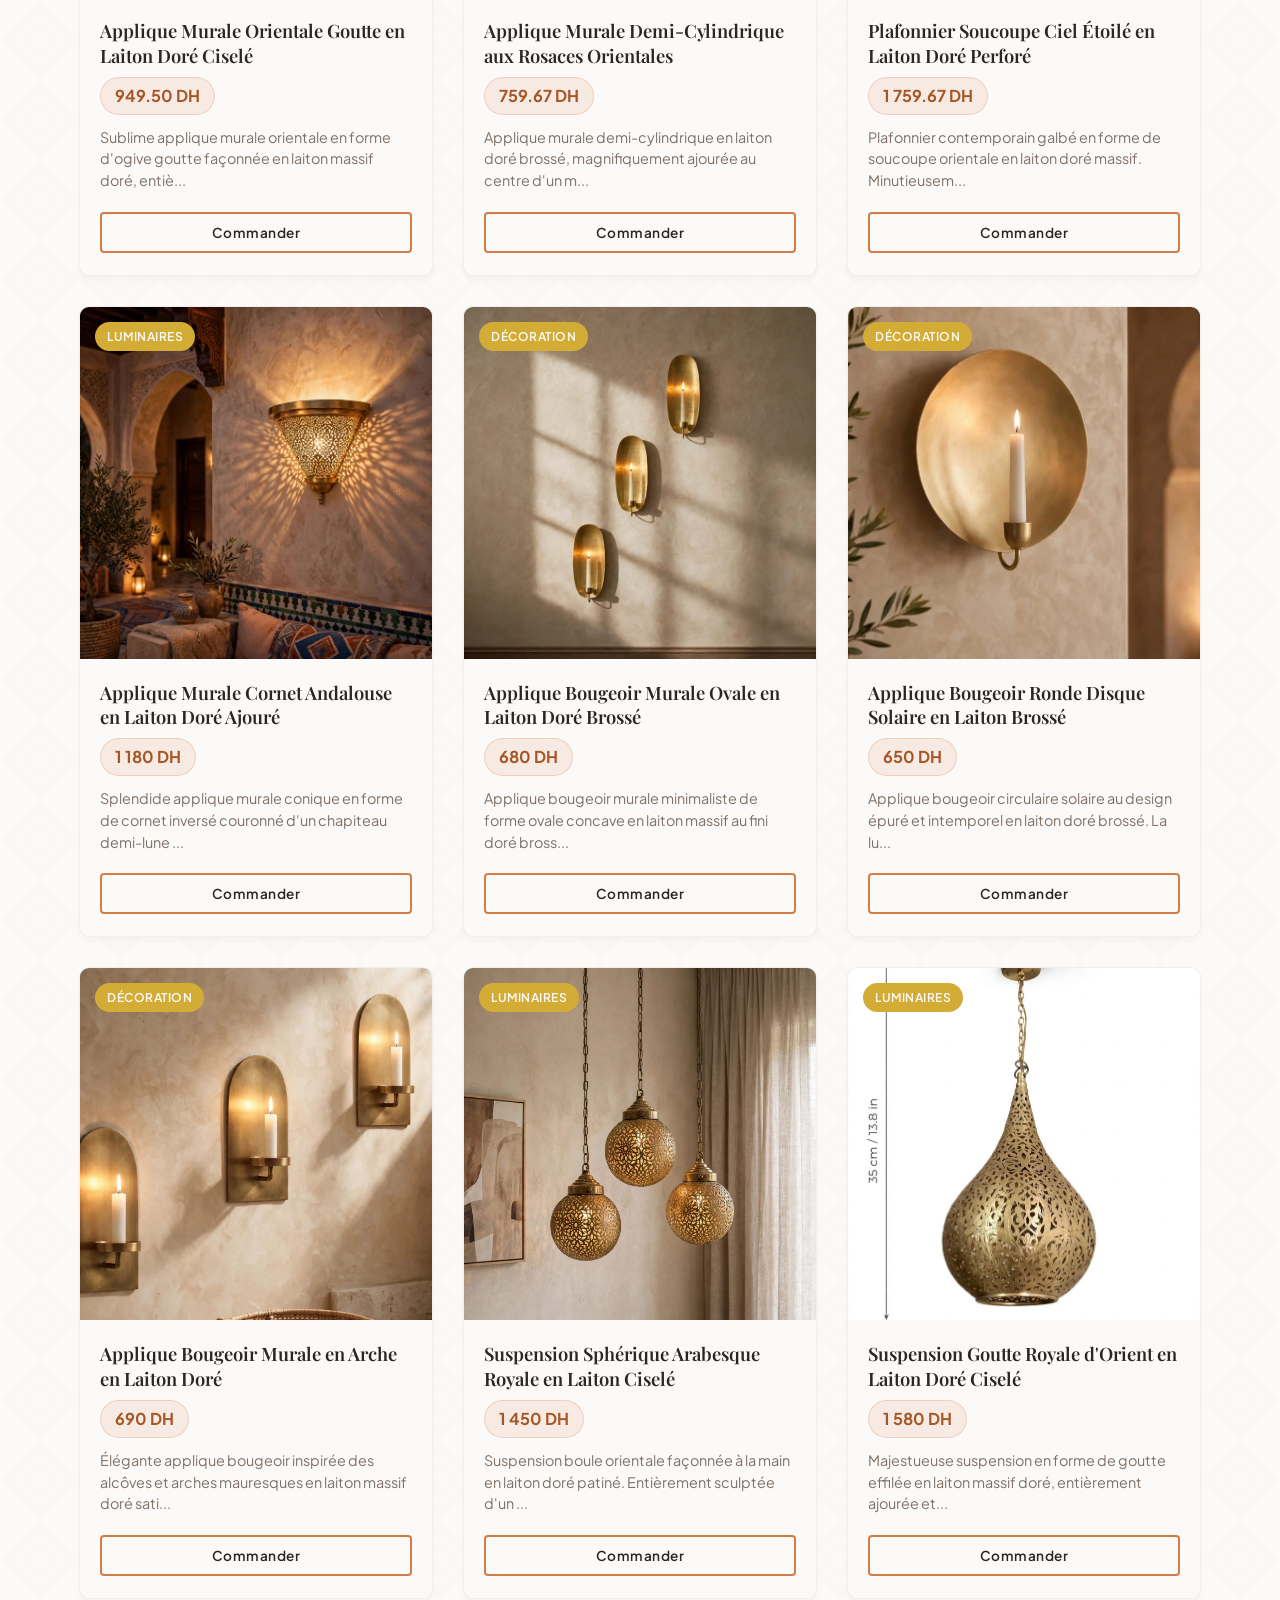
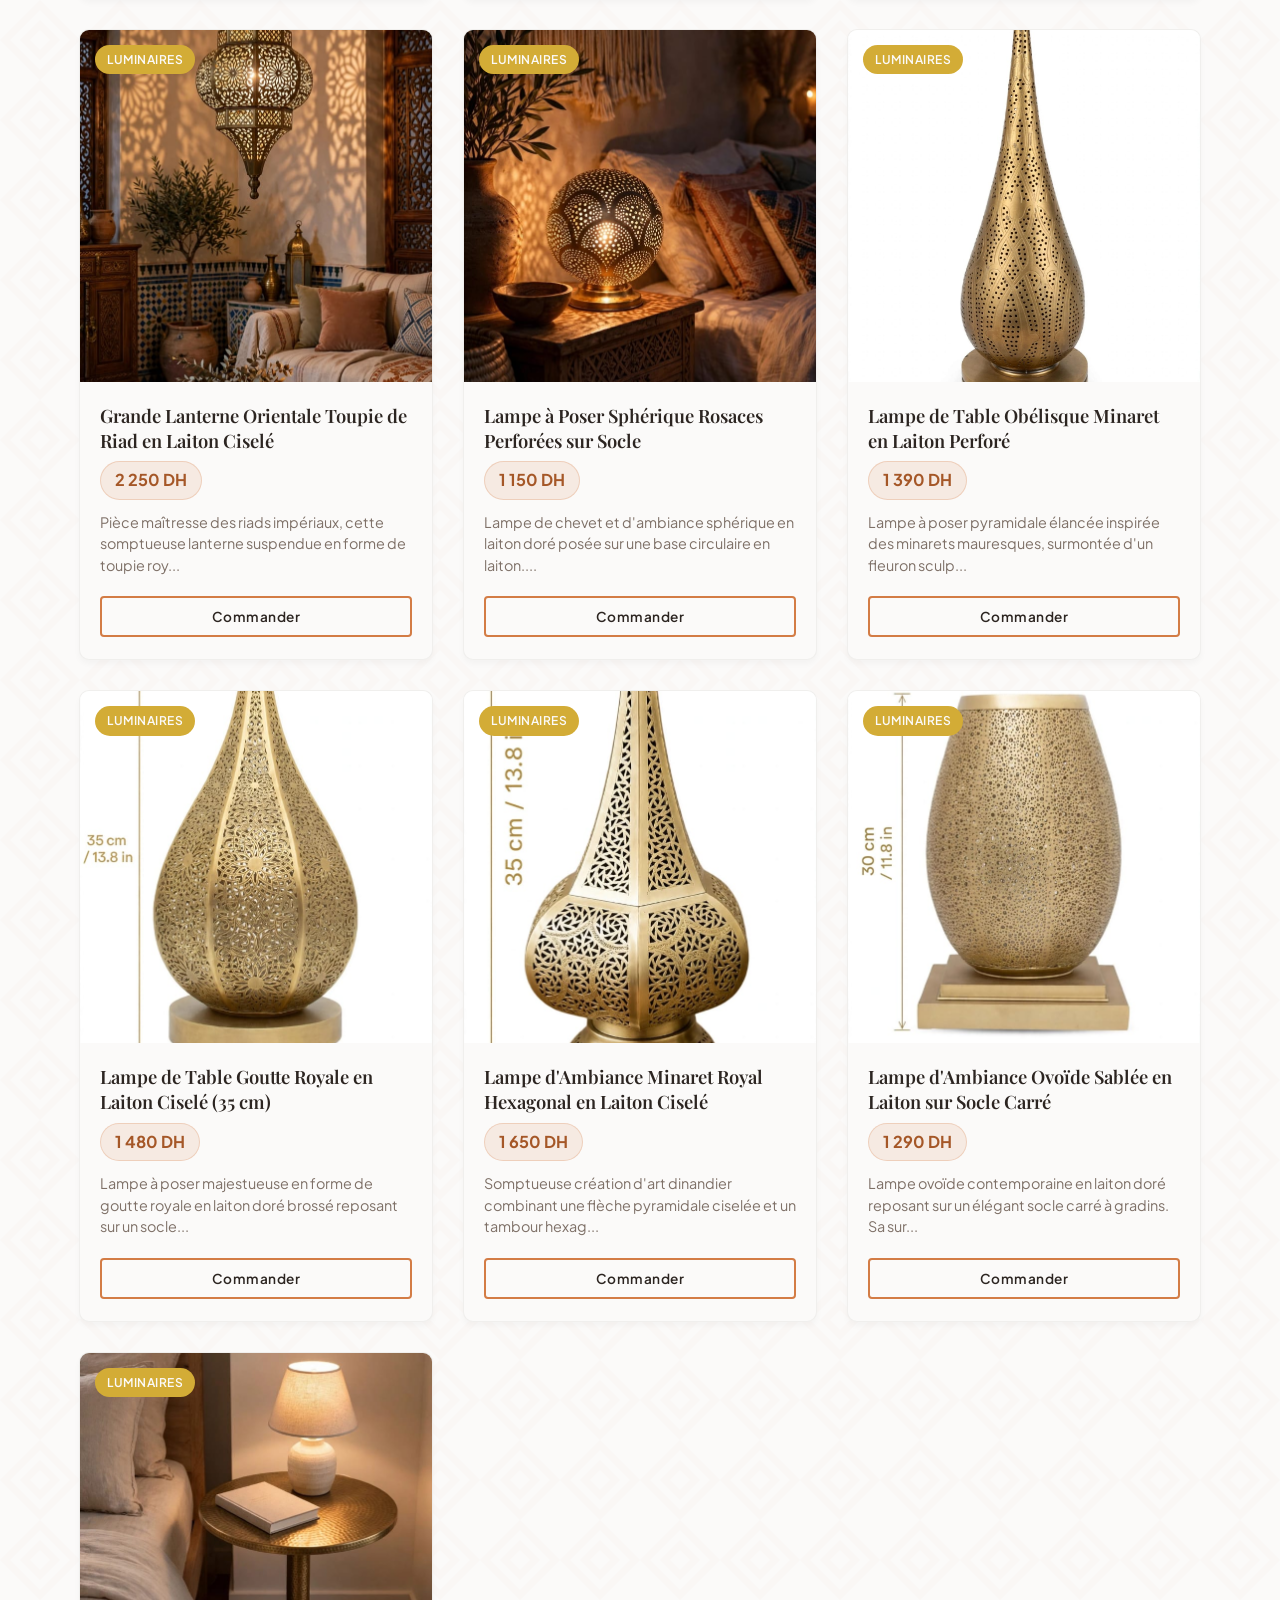
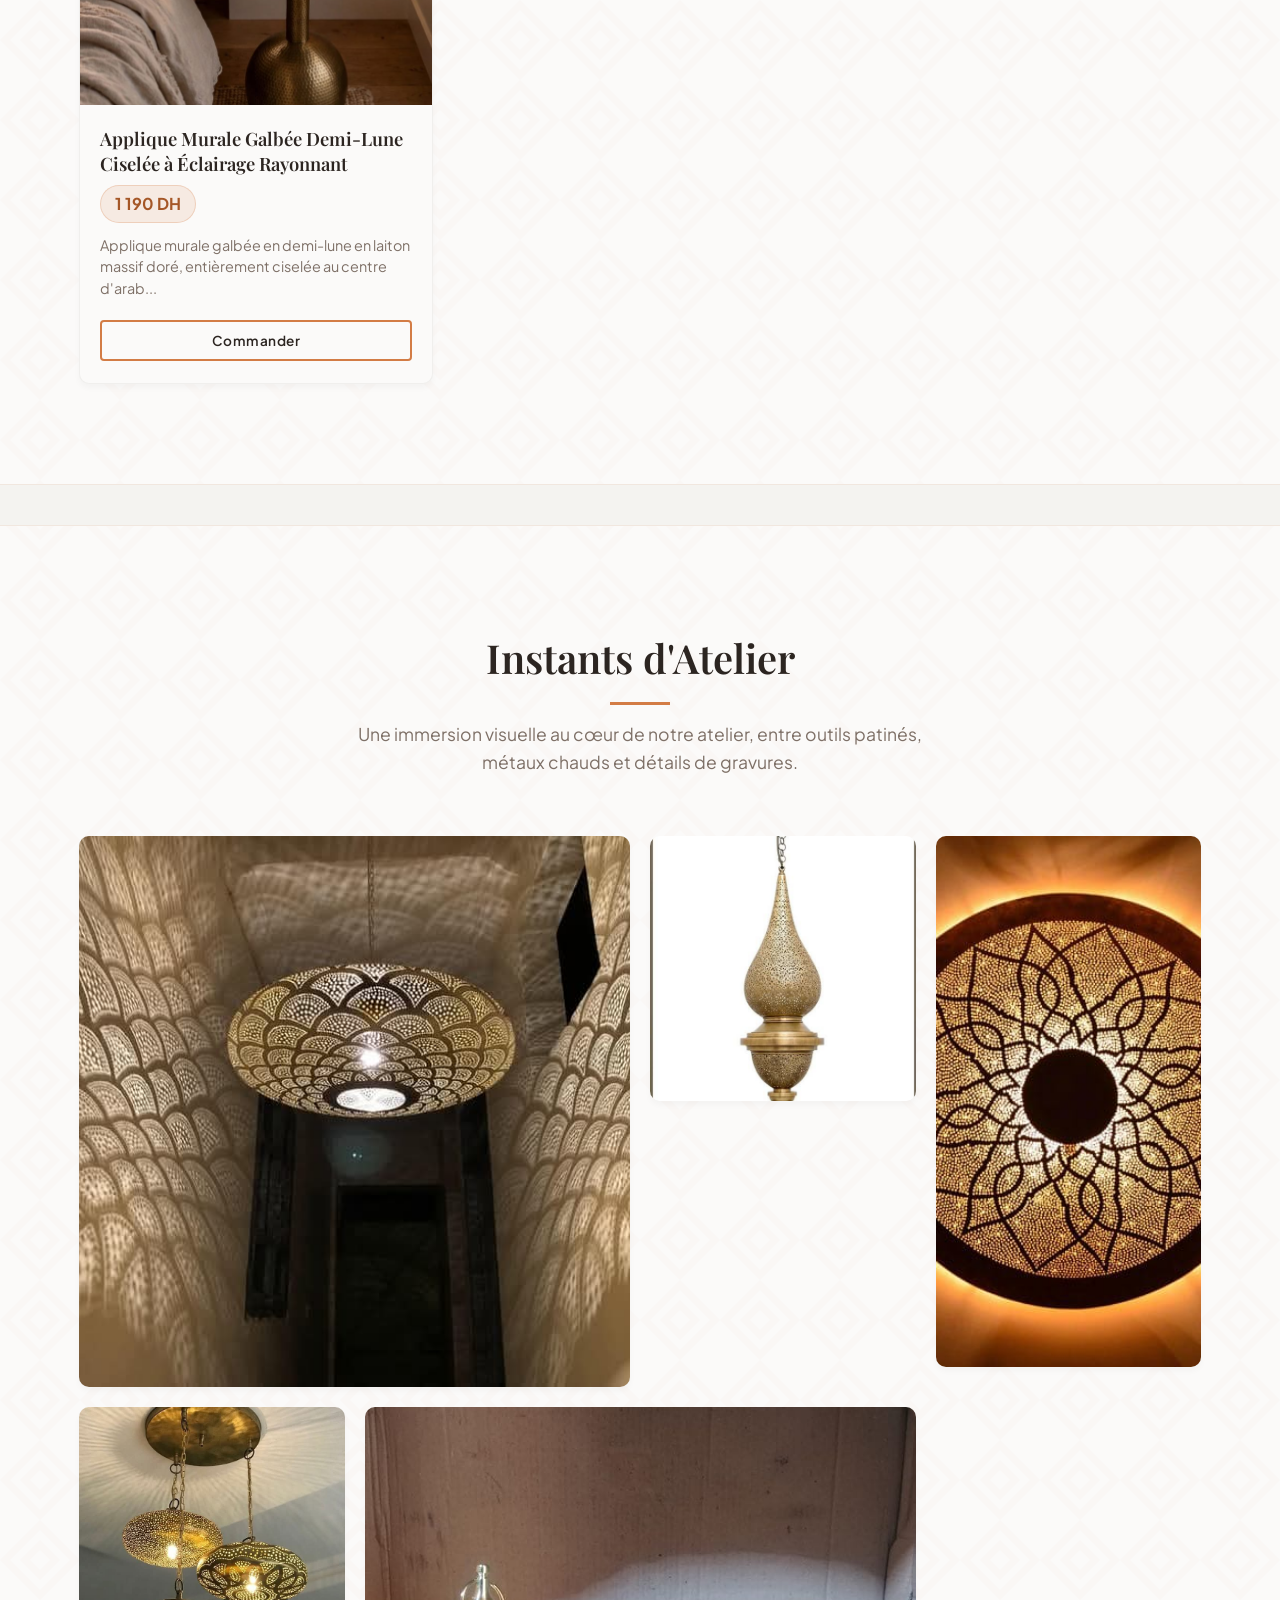
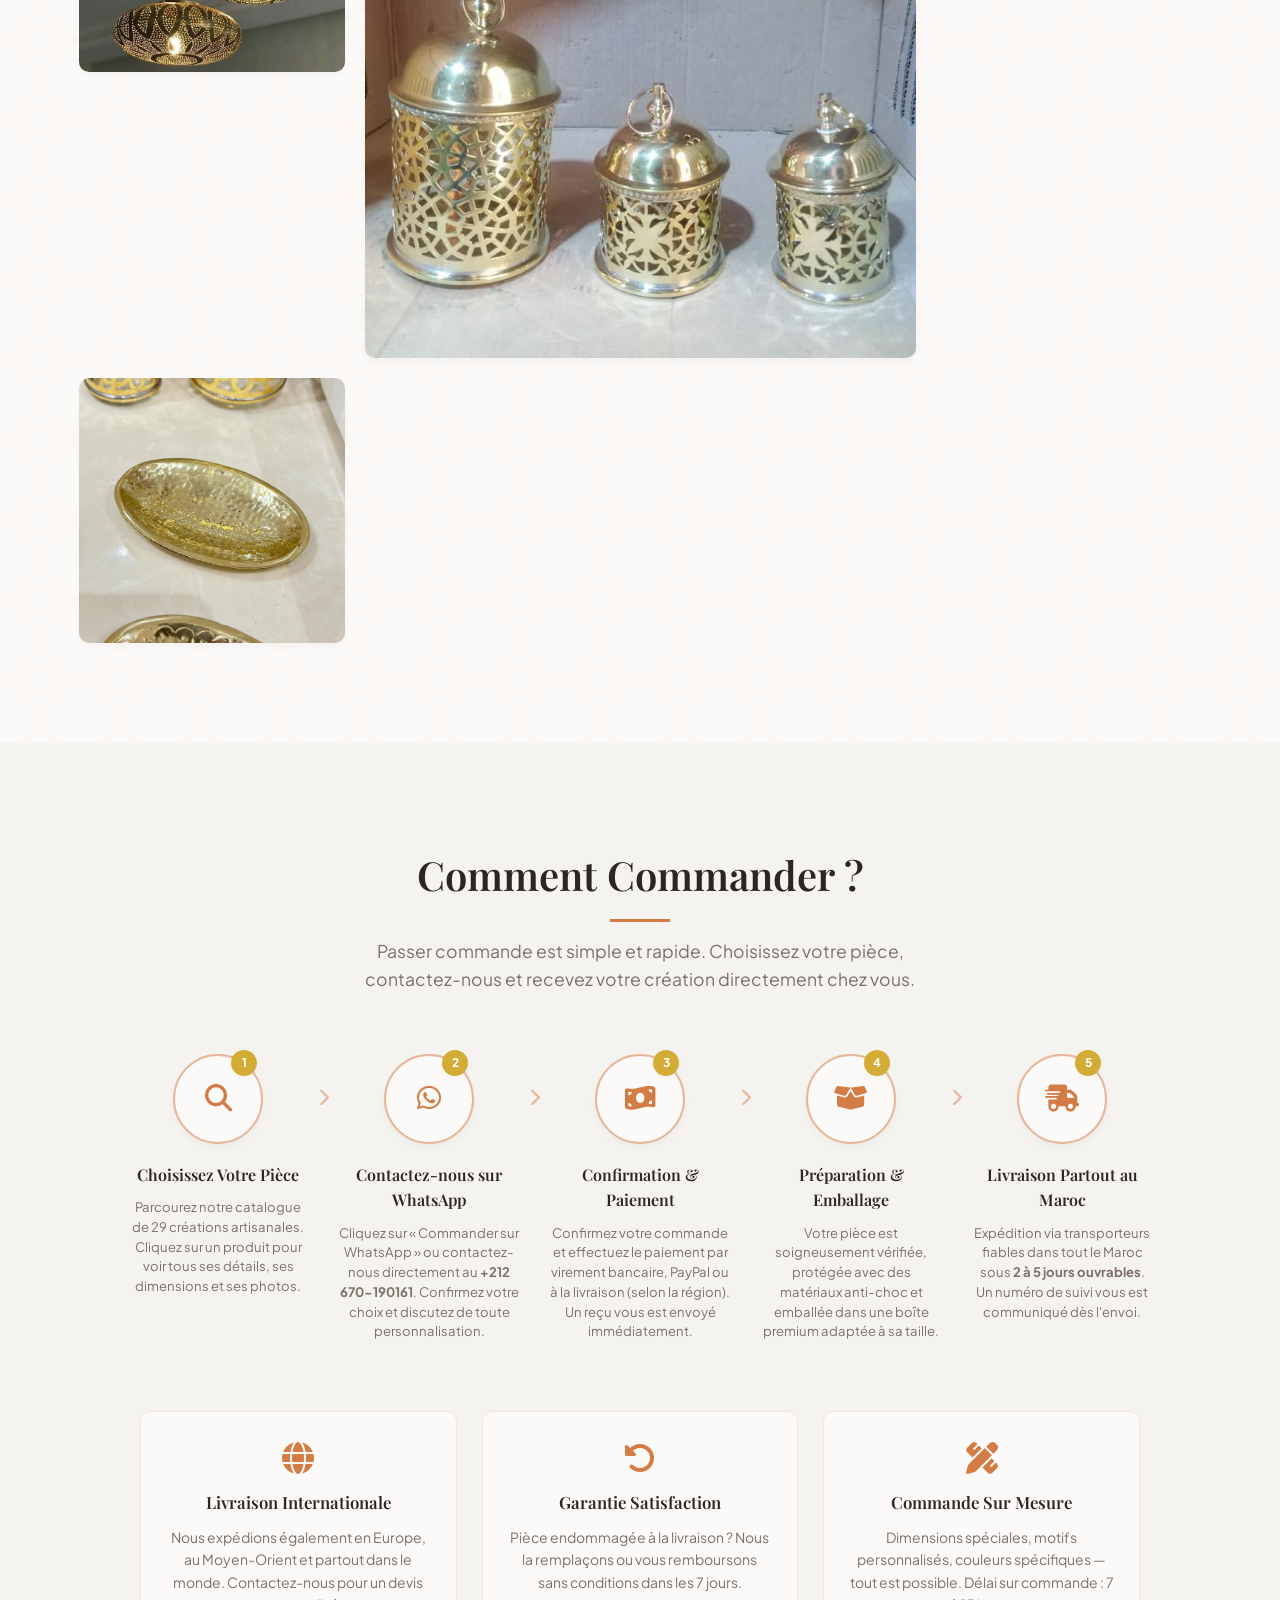
==== commit 263a861a: "Mise a jour du catalogue : integration des 16 nouveaux produits artisanaux (52 au total) et optimisa" ====
--- a/index.html
+++ b/index.html
@@ -1,25 +1,29 @@
 <!DOCTYPE html>
 <html lang="fr">
+
 <head>
     <meta charset="UTF-8">
     <meta name="viewport" content="width=device-width, initial-scale=1.0">
     <title>Cuivre Abderrazak - Artisanat Traditionnel du Cuivre</title>
-    
+
     <!-- Meta SEO -->
-    <meta name="description" content="Découvrez Cuivre Abderrazak, dédié à l'artisanat traditionnel marocain du cuivre. Des lanternes, théières et plateaux façonnés et gravés à la main à Marrakech.">
-    <meta name="keywords" content="artisanat marocain, cuivre marocain, dinanderie, lanterne marocaine, théière marocaine, plateau cuivre, fait main, artisan Fès">
+    <meta name="description"
+        content="Découvrez Cuivre Abderrazak, dédié à l'artisanat traditionnel marocain du cuivre. Des lanternes, théières et plateaux façonnés et gravés à la main à Marrakech.">
+    <meta name="keywords"
+        content="artisanat marocain, cuivre marocain, dinanderie, lanterne marocaine, théière marocaine, plateau cuivre, fait main, artisan Fès">
     <meta name="author" content="Abderrazak Ait Brahim">
-    
+
     <!-- Google Fonts -->
     <link rel="preconnect" href="https://fonts.googleapis.com">
     <link rel="preconnect" href="https://fonts.gstatic.com" crossorigin>
-    
+
     <!-- FontAwesome for icons -->
     <link rel="stylesheet" href="https://cdnjs.cloudflare.com/ajax/libs/font-awesome/6.4.0/css/all.min.css">
-    
+
     <!-- Leaflet.js CSS for Map -->
-    <link rel="stylesheet" href="https://unpkg.com/leaflet@1.9.4/dist/leaflet.css" integrity="sha256-p4NxAoJBhIIN+hmNHrzRCf9tD/miZyoHS5obTRR9BMY=" crossorigin="">
-    
+    <link rel="stylesheet" href="https://unpkg.com/leaflet@1.9.4/dist/leaflet.css"
+        integrity="sha256-p4NxAoJBhIIN+hmNHrzRCf9tD/miZyoHS5obTRR9BMY=" crossorigin="">
+
     <!-- Custom CSS -->
     <link rel="stylesheet" href="styles.css?v=2.5">
 
@@ -31,6 +35,7 @@
     <script async src="https://pagead2.googlesyndication.com/pagead/js/adsbygoogle.js?client=ca-pub-XXXXXXXXXXXXXXXX"
         crossorigin="anonymous"></script>
 </head>
+
 <body class="bg-textured">
 
     <!-- ==========================================================================
@@ -42,23 +47,23 @@
                 <div class="logo-icon">C</div>
                 <span>Cuivre Abderrazak</span>
             </a>
-            
+
             <nav>
                 <ul class="nav-links">
                     <li><a href="#accueil">Accueil</a></li>
                     <li><a href="#produits">Produits</a></li>
-                    <li><a href="#savoir-faire">Savoir-Faire</a></li>
                     <li><a href="#galerie">Galerie</a></li>
-                    <li><a href="#a-propos">L'Artisan</a></li>
+                    <li><a href="#commander">Commander</a></li>
                     <li><a href="#contact">Contact</a></li>
                 </ul>
             </nav>
-            
+
             <div class="nav-actions">
                 <button class="lang-toggle" id="lang-toggle-btn" aria-label="Changer de langue">
                     <i class="fa-solid fa-globe"></i> <span id="lang-label">EN</span>
                 </button>
-                <a href="https://wa.me/212670190161" target="_blank" class="btn btn-green btn-sm" id="nav-whatsapp-link">
+                <a href="https://wa.me/212670190161" target="_blank" class="btn btn-green btn-sm"
+                    id="nav-whatsapp-link">
                     <i class="fa-brands fa-whatsapp"></i> WhatsApp
                 </a>
                 <button class="burger-menu" id="burger-menu-btn" aria-label="Ouvrir le menu">
@@ -83,19 +88,22 @@
                 <span class="hero-tagline">Artisan Dinandier depuis 1989</span>
                 <h1>L'Art Noble du <span>Cuivre Marocain</span> Façonné à la Main</h1>
                 <p class="hero-description">
-                    Depuis plus de trois décennies au cœur de la médina de Marrakech, nous perpétuons l'art ancestral de la dinanderie. Chaque pièce est martelée et ciselée à la main, portant en elle l'âme du savoir-faire marocain traditionnel.
+                    Depuis plus de trois décennies au cœur de la médina de Marrakech, nous perpétuons l'art ancestral de
+                    la dinanderie. Chaque pièce est martelée et ciselée à la main, portant en elle l'âme du savoir-faire
+                    marocain traditionnel.
                 </p>
                 <div class="hero-buttons">
                     <a href="#produits" class="btn btn-primary" id="discover-btn">
-                        <i class="fa-solid fa-gem"></i> Voir Nos Produits (26) <i class="fa-solid fa-arrow-right"></i>
+                        <i class="fa-solid fa-gem"></i> Voir Nos Produits (52) <i class="fa-solid fa-arrow-right"></i>
                     </a>
-                    <a href="#savoir-faire" class="btn btn-secondary" id="learn-more-btn">Notre savoir-faire</a>
-                </div>
-            </div>
-            
+                    <a href="#commander" class="btn btn-secondary" id="learn-more-btn">Comment Commander</a>
+                </div>
+            </div>
+
             <div class="hero-image-wrapper">
                 <div class="hero-image-frame">
-                    <img src="assets/WhatsApp Image 2026-09-03 at 11.53.07 (3).jpeg" alt="Lanterne sphérique orientale illuminée aux ombres féeriques" id="hero-img">
+                    <img src="assets/WhatsApp Image 2026-09-03 at 11.53.07 (3).jpeg"
+                        alt="Lanterne sphérique orientale illuminée aux ombres féeriques" id="hero-img">
                 </div>
                 <div class="hero-deco-border"></div>
                 <div class="hero-experience-badge">
@@ -112,18 +120,24 @@
     <section id="produits" class="products">
         <div class="container">
             <div class="section-header">
-                <h2>Nos Produits Artisanaux (26 Pièces)</h2>
-                <p>Découvrez notre collection de 26 pièces uniques façonnées à la main. Du luminaire oriental traditionnel aux objets d'art et de décoration.</p>
-            </div>
-            
+                <h2>Nos Produits Artisanaux (52 Pièces)</h2>
+                <p>Découvrez notre collection de 52 pièces uniques façonnées à la main. Du luminaire oriental
+                    traditionnel aux baignoires d'art et créations de luxe.</p>
+            </div>
+
             <div class="products-filter">
-                <button class="filter-btn active" data-filter="all"><i class="fa-solid fa-border-all"></i> <span class="btn-label">Tout</span> <span class="filter-count">26</span></button>
-                <button class="filter-btn" data-filter="luminaires"><i class="fa-solid fa-lightbulb"></i> <span class="btn-label">Luminaires</span> <span class="filter-count">19</span></button>
-                <button class="filter-btn" data-filter="pieces-uniques"><i class="fa-solid fa-crown"></i> <span class="btn-label">Pièces Uniques</span> <span class="filter-count">4</span></button>
-                <button class="filter-btn" data-filter="art-table"><i class="fa-solid fa-utensils"></i> <span class="btn-label">Art de la Table</span> <span class="filter-count">2</span></button>
-                <button class="filter-btn" data-filter="decoration"><i class="fa-solid fa-gem"></i> <span class="btn-label">Décoration</span> <span class="filter-count">1</span></button>
-            </div>
-            
+                <button class="filter-btn active" data-filter="all"><i class="fa-solid fa-border-all"></i> <span
+                        class="btn-label">Tout</span> <span class="filter-count">52</span></button>
+                <button class="filter-btn" data-filter="luminaires"><i class="fa-solid fa-lightbulb"></i> <span
+                        class="btn-label">Luminaires</span> <span class="filter-count">38</span></button>
+                <button class="filter-btn" data-filter="pieces-uniques"><i class="fa-solid fa-crown"></i> <span
+                        class="btn-label">Pièces Uniques</span> <span class="filter-count">8</span></button>
+                <button class="filter-btn" data-filter="art-table"><i class="fa-solid fa-utensils"></i> <span
+                        class="btn-label">Art de la Table</span> <span class="filter-count">2</span></button>
+                <button class="filter-btn" data-filter="decoration"><i class="fa-solid fa-gem"></i> <span
+                        class="btn-label">Décoration</span> <span class="filter-count">4</span></button>
+            </div>
+
             <div class="products-container" id="products-container">
                 <!-- Products grid dynamically rendered here -->
             </div>
@@ -144,82 +158,11 @@
         border-top: 1px solid rgba(210,125,70,0.1);
         border-bottom: 1px solid rgba(210,125,70,0.1);
     ">
-        <ins class="adsbygoogle"
-             style="display:block;"
-             data-ad-client="ca-pub-XXXXXXXXXXXXXXXX"
-             data-ad-slot="1111111111"
-             data-ad-format="auto"
-             data-full-width-responsive="true"></ins>
+        <ins class="adsbygoogle" style="display:block;" data-ad-client="ca-pub-XXXXXXXXXXXXXXXX"
+            data-ad-slot="1111111111" data-ad-format="auto" data-full-width-responsive="true"></ins>
         <script>(adsbygoogle = window.adsbygoogle || []).push({});</script>
     </div>
 
-    <!-- ==========================================================================
-       SAVOIR-FAIRE SECTION
-       ========================================================================== -->
-    <section id="savoir-faire" class="savoir-faire">
-        <div class="container">
-            <div class="section-header">
-                <h2>Le Processus de Fabrication</h2>
-                <p>Chaque pièce nécessite des dizaines d'heures de travail minutieux. De la feuille de cuivre brut jusqu'à la brillance finale, découvrez les étapes de notre art.</p>
-            </div>
-            
-            <div class="process-timeline">
-                <div class="process-step">
-                    <div class="process-icon-wrapper">
-                        <i class="fa-solid fa-layer-group"></i>
-                        <div class="process-number">1</div>
-                    </div>
-                    <h3>Choix du Cuivre</h3>
-                    <p>Sélection rigoureuse des feuilles de cuivre rouge ou jaune de la plus haute pureté.</p>
-                </div>
-                
-                <div class="process-step">
-                    <div class="process-icon-wrapper">
-                        <i class="fa-solid fa-scissors"></i>
-                        <div class="process-number">2</div>
-                    </div>
-                    <h3>Découpe</h3>
-                    <p>Découpe manuelle de la feuille selon les patrons traditionnels ou des designs personnalisés.</p>
-                </div>
-                
-                <div class="process-step">
-                    <div class="process-icon-wrapper">
-                        <i class="fa-solid fa-hammer"></i>
-                        <div class="process-number">3</div>
-                    </div>
-                    <h3>Façonnage</h3>
-                    <p>Mise en forme de la pièce par martelage répété à chaud ou à froid sur l'enclume.</p>
-                </div>
-                
-                <div class="process-step">
-                    <div class="process-icon-wrapper">
-                        <i class="fa-solid fa-pen-nib"></i>
-                        <div class="process-number">4</div>
-                    </div>
-                    <h3>Gravure</h3>
-                    <p>Ciselage et gravure minutieuse des arabesques et motifs géométriques au burin.</p>
-                </div>
-                
-                <div class="process-step">
-                    <div class="process-icon-wrapper">
-                        <i class="fa-solid fa-wand-magic-sparkles"></i>
-                        <div class="process-number">5</div>
-                    </div>
-                    <h3>Polissage</h3>
-                    <p>Traitement de surface et lustrage pour révéler l'éclat chaleureux du cuivre.</p>
-                </div>
-                
-                <div class="process-step">
-                    <div class="process-icon-wrapper">
-                        <i class="fa-solid fa-gem"></i>
-                        <div class="process-number">6</div>
-                    </div>
-                    <h3>Produit Final</h3>
-                    <p>Une création marocaine authentique, prête à illuminer et embellir votre demeure.</p>
-                </div>
-            </div>
-        </div>
-    </section>
 
     <!-- ==========================================================================
        GALERIE SECTION
@@ -228,12 +171,14 @@
         <div class="container">
             <div class="section-header">
                 <h2>Instants d'Atelier</h2>
-                <p>Une immersion visuelle au cœur de notre atelier, entre outils patinés, métaux chauds et détails de gravures.</p>
-            </div>
-            
+                <p>Une immersion visuelle au cœur de notre atelier, entre outils patinés, métaux chauds et détails de
+                    gravures.</p>
+            </div>
+
             <div class="gallery-grid">
                 <div class="gallery-item wide">
-                    <img src="assets/WhatsApp Image 2026-09-03 at 11.53.06 (2).jpeg" alt="Grand Plafonnier Écaille Riad" loading="lazy">
+                    <img src="assets/WhatsApp Image 2026-09-03 at 11.53.06 (2).jpeg" alt="Grand Plafonnier Écaille Riad"
+                        loading="lazy">
                     <div class="gallery-overlay">
                         <div class="gallery-info">
                             <h4>Geste Ancestral</h4>
@@ -241,9 +186,10 @@
                         </div>
                     </div>
                 </div>
-                
+
                 <div class="gallery-item">
-                    <img src="assets/WhatsApp Image 2026-09-03 at 11.53.08 (3).jpeg" alt="Lanterne Goutte Royale Double Étage" loading="lazy">
+                    <img src="assets/WhatsApp Image 2026-09-03 at 11.53.08 (3).jpeg"
+                        alt="Lanterne Goutte Royale Double Étage" loading="lazy">
                     <div class="gallery-overlay">
                         <div class="gallery-info">
                             <h4>Jeu d'Ombres</h4>
@@ -251,9 +197,10 @@
                         </div>
                     </div>
                 </div>
-                
+
                 <div class="gallery-item tall">
-                    <img src="assets/WhatsApp Image 2026-09-03 at 11.53.08 (6).jpeg" alt="Applique Rosace Rétroéclairée Mandala" loading="lazy">
+                    <img src="assets/WhatsApp Image 2026-09-03 at 11.53.08 (6).jpeg"
+                        alt="Applique Rosace Rétroéclairée Mandala" loading="lazy">
                     <div class="gallery-overlay">
                         <div class="gallery-info">
                             <h4>Lumière & Art</h4>
@@ -261,9 +208,10 @@
                         </div>
                     </div>
                 </div>
-                
+
                 <div class="gallery-item">
-                    <img src="assets/WhatsApp Image 2026-09-03 at 11.53.07.jpeg" alt="Composition Triple Suspensions Soucoupes" loading="lazy">
+                    <img src="assets/WhatsApp Image 2026-09-03 at 11.53.07.jpeg"
+                        alt="Composition Triple Suspensions Soucoupes" loading="lazy">
                     <div class="gallery-overlay">
                         <div class="gallery-info">
                             <h4>Harmonie Triplo</h4>
@@ -271,9 +219,10 @@
                         </div>
                     </div>
                 </div>
-                
+
                 <div class="gallery-item wide">
-                    <img src="assets/WhatsApp Image 2026-09-03 at 11.53.09 (1).jpeg" alt="Trio de Lanternes Photophores en Cuivre" loading="lazy">
+                    <img src="assets/WhatsApp Image 2026-09-03 at 11.53.09 (1).jpeg"
+                        alt="Trio de Lanternes Photophores en Cuivre" loading="lazy">
                     <div class="gallery-overlay">
                         <div class="gallery-info">
                             <h4>L'Art de la Table</h4>
@@ -281,9 +230,10 @@
                         </div>
                     </div>
                 </div>
-                
+
                 <div class="gallery-item">
-                    <img src="assets/WhatsApp Image 2026-09-03 at 11.53.07 (1).jpeg" alt="Vide-Poche Ovale Cuivre Martelé" loading="lazy">
+                    <img src="assets/WhatsApp Image 2026-09-03 at 11.53.07 (1).jpeg"
+                        alt="Vide-Poche Ovale Cuivre Martelé" loading="lazy">
                     <div class="gallery-overlay">
                         <div class="gallery-info">
                             <h4>Ciselure Fine</h4>
@@ -295,70 +245,104 @@
         </div>
     </section>
 
-    <!-- ================================================
-         AD UNIT 2 : Rectangle moyen (336x280)
-         Position : Entre la Galerie et la section A propos
-         ================================================ -->
-    <div style="
-        padding: 40px 0;
-        background-color: var(--bg-primary);
-        display: flex;
-        flex-direction: column;
-        align-items: center;
-        gap: 10px;
-    ">
-        <p style="font-size: 0.75rem; color: var(--text-muted); text-transform: uppercase; letter-spacing: 2px;">Publicité</p>
-        <ins class="adsbygoogle"
-             style="display:block;"
-             data-ad-client="ca-pub-XXXXXXXXXXXXXXXX"
-             data-ad-slot="2222222222"
-             data-ad-format="rectangle"
-             data-full-width-responsive="true"></ins>
-        <script>(adsbygoogle = window.adsbygoogle || []).push({});</script>
-    </div>
-    <section id="a-propos" class="about">
-        <div class="container about-grid">
-            <div class="about-image-wrapper">
-                <div class="about-image-frame">
-                    <img src="assets/WhatsApp Image 2026-09-03 at 11.53.08 (4).jpeg" alt="Création Cuivre Abderrazak" id="about-img">
-                </div>
-                <div class="about-deco-square"></div>
-            </div>
-            
-            <div class="about-content">
-                <div class="hero-tagline">L'Homme derrière l'Art</div>
-                <h3>Maître Dinandier <span>Abderrazak Ait Brahim</span></h3>
-                <p class="about-story">
-                    Né dans les ruelles animées de la vieille médina de Marrakech, Abderrazak Ait Brahim a été initié à la dinanderie dès son plus jeune âge par son père et son grand-père. Pour lui, le cuivre n'est pas seulement un métal, c'est un moyen d'expression, une tradition vivante qu'il façonne avec passion au quotidien.
-                </p>
-                <p class="about-story" style="margin-top: -15px;">
-                    Chaque coup de marteau, chaque ligne gravée est le fruit de 35 années de recherche de la perfection. Son atelier est un lieu de transmission où il forme aujourd'hui la nouvelle génération d'artisans pour préserver ce patrimoine mondial immatériel.
-                </p>
-                
-                <div class="about-highlights">
-                    <div class="highlight-box">
-                        <div class="highlight-icon"><i class="fa-solid fa-medal"></i></div>
-                        <div>
-                            <h4>100% Fait Main</h4>
-                            <p>Aucune machine n'intervient dans la mise en forme ou la gravure.</p>
-                        </div>
-                    </div>
-                    
-                    <div class="highlight-box">
-                        <div class="highlight-icon"><i class="fa-solid fa-scroll"></i></div>
-                        <div>
-                            <h4>Patrimoine Préservé</h4>
-                            <p>Motifs géométriques fassis authentiques datant du XIIe siècle.</p>
-                        </div>
-                    </div>
-                </div>
-                
-                <div class="artisan-signature">
-                    <div>
-                        <div class="artisan-name">Abderrazak Ait Brahim</div>
-                        <div class="artisan-title">Maître Artisan Dinandier – Marrakech</div>
-                    </div>
-                </div>
+    <!-- ==========================================================================
+       COMMENT COMMANDER SECTION
+       ========================================================================== -->
+    <section id="commander" class="commander-section">
+        <div class="container">
+            <div class="section-header">
+                <h2>Comment Commander ?</h2>
+                <p>Passer commande est simple et rapide. Choisissez votre pièce, contactez-nous et recevez votre
+                    création directement chez vous.</p>
+            </div>
+
+            <div class="commander-steps">
+
+                <div class="commander-step">
+                    <div class="commander-step-icon">
+                        <i class="fa-solid fa-magnifying-glass"></i>
+                        <div class="commander-step-num">1</div>
+                    </div>
+                    <h3>Choisissez Votre Pièce</h3>
+                    <p>Parcourez notre catalogue de 29 créations artisanales. Cliquez sur un produit pour voir tous ses
+                        détails, ses dimensions et ses photos.</p>
+                </div>
+
+                <div class="commander-step-arrow"><i class="fa-solid fa-chevron-right"></i></div>
+
+                <div class="commander-step">
+                    <div class="commander-step-icon">
+                        <i class="fa-brands fa-whatsapp"></i>
+                        <div class="commander-step-num">2</div>
+                    </div>
+                    <h3>Contactez-nous sur WhatsApp</h3>
+                    <p>Cliquez sur « Commander sur WhatsApp » ou contactez-nous directement au <strong>+212
+                            670-190161</strong>. Confirmez votre choix et discutez de toute personnalisation.</p>
+                </div>
+
+                <div class="commander-step-arrow"><i class="fa-solid fa-chevron-right"></i></div>
+
+                <div class="commander-step">
+                    <div class="commander-step-icon">
+                        <i class="fa-solid fa-money-bill-wave"></i>
+                        <div class="commander-step-num">3</div>
+                    </div>
+                    <h3>Confirmation & Paiement</h3>
+                    <p>Confirmez votre commande et effectuez le paiement par virement bancaire, PayPal ou à la livraison
+                        (selon la région). Un reçu vous est envoyé immédiatement.</p>
+                </div>
+
+                <div class="commander-step-arrow"><i class="fa-solid fa-chevron-right"></i></div>
+
+                <div class="commander-step">
+                    <div class="commander-step-icon">
+                        <i class="fa-solid fa-box-open"></i>
+                        <div class="commander-step-num">4</div>
+                    </div>
+                    <h3>Préparation & Emballage</h3>
+                    <p>Votre pièce est soigneusement vérifiée, protégée avec des matériaux anti-choc et emballée dans
+                        une boîte premium adaptée à sa taille.</p>
+                </div>
+
+                <div class="commander-step-arrow"><i class="fa-solid fa-chevron-right"></i></div>
+
+                <div class="commander-step">
+                    <div class="commander-step-icon">
+                        <i class="fa-solid fa-truck-fast"></i>
+                        <div class="commander-step-num">5</div>
+                    </div>
+                    <h3>Livraison Partout au Maroc</h3>
+                    <p>Expédition via transporteurs fiables dans tout le Maroc sous <strong>2 à 5 jours
+                            ouvrables</strong>. Un numéro de suivi vous est communiqué dès l'envoi.</p>
+                </div>
+
+            </div>
+
+            <div class="commander-cta">
+                <div class="commander-info-cards">
+                    <div class="commander-info-card">
+                        <i class="fa-solid fa-globe"></i>
+                        <h4>Livraison Internationale</h4>
+                        <p>Nous expédions également en Europe, au Moyen-Orient et partout dans le monde. Contactez-nous
+                            pour un devis personnalisé.</p>
+                    </div>
+                    <div class="commander-info-card">
+                        <i class="fa-solid fa-rotate-left"></i>
+                        <h4>Garantie Satisfaction</h4>
+                        <p>Pièce endommagée à la livraison ? Nous la remplaçons ou vous remboursons sans conditions dans
+                            les 7 jours.</p>
+                    </div>
+                    <div class="commander-info-card">
+                        <i class="fa-solid fa-pen-ruler"></i>
+                        <h4>Commande Sur Mesure</h4>
+                        <p>Dimensions spéciales, motifs personnalisés, couleurs spécifiques — tout est possible. Délai
+                            sur commande : 7 à 15 jours.</p>
+                    </div>
+                </div>
+                <a href="https://wa.me/212670190161" target="_blank" class="btn btn-green btn-lg"
+                    id="commander-whatsapp-btn">
+                    <i class="fa-brands fa-whatsapp"></i> Commander sur WhatsApp
+                </a>
             </div>
         </div>
     </section>
@@ -370,15 +354,16 @@
         <div class="container">
             <div class="section-header">
                 <h2>Notre Atelier Historique</h2>
-                <p>Venez nous rendre visite au cœur de la médina de Marrakech pour voir l'artisan en action et découvrir nos pièces d'exposition.</p>
-            </div>
-            
+                <p>Venez nous rendre visite au cœur de la médina de Marrakech pour voir l'artisan en action et découvrir
+                    nos pièces d'exposition.</p>
+            </div>
+
             <div class="location-grid">
                 <div class="map-wrapper">
                     <!-- Leaflet map container -->
                     <div id="map"></div>
                 </div>
-                
+
                 <div class="location-info-card">
                     <div class="location-details">
                         <div class="location-item">
@@ -388,7 +373,7 @@
                                 <p> Médina, Marrakech, Maroc</p>
                             </div>
                         </div>
-                        
+
                         <div class="location-item">
                             <div class="location-icon"><i class="fa-solid fa-phone"></i></div>
                             <div>
@@ -396,7 +381,7 @@
                                 <p>+212 670-190161</p>
                             </div>
                         </div>
-                        
+
                         <div class="location-item">
                             <div class="location-icon"><i class="fa-solid fa-envelope"></i></div>
                             <div>
@@ -405,9 +390,10 @@
                             </div>
                         </div>
                     </div>
-                    
+
                     <div class="opening-hours">
-                        <h3><i class="fa-solid fa-clock" style="color: var(--color-copper);"></i> Horaires d'Ouverture</h3>
+                        <h3><i class="fa-solid fa-clock" style="color: var(--color-copper);"></i> Horaires d'Ouverture
+                        </h3>
                         <div class="hours-table">
                             <div class="hours-row">
                                 <span class="hours-day">Lundi - Vendredi</span>
@@ -438,53 +424,60 @@
                     <div class="hero-tagline">Une Création sur Mesure ?</div>
                     <h3>Donnons vie à vos projets en cuivre</h3>
                     <p>
-                        Vous souhaitez une lanterne aux dimensions spécifiques, un plateau gravé d'armoiries de famille ou un projet architectural ? N'hésitez pas à nous faire part de vos besoins. Nous étudions toutes les demandes de personnalisation.
+                        Vous souhaitez une lanterne aux dimensions spécifiques, un plateau gravé d'armoiries de famille
+                        ou un projet architectural ? N'hésitez pas à nous faire part de vos besoins. Nous étudions
+                        toutes les demandes de personnalisation.
                     </p>
                 </div>
-                
+
                 <div class="social-connect">
                     <h4>Suivez Notre Art quotidiennement</h4>
                     <div class="social-buttons">
-                        <a href="https://wa.me/212670190161" target="_blank" class="social-btn whatsapp-btn" aria-label="WhatsApp" id="contact-whatsapp">
+                        <a href="https://wa.me/212670190161" target="_blank" class="social-btn whatsapp-btn"
+                            aria-label="WhatsApp" id="contact-whatsapp">
                             <i class="fa-brands fa-whatsapp"></i>
                         </a>
-                        <a href="https://www.instagram.com/smaksoura?igsh=OWQ2b3IwNmlzZzl0label="Instagram" id="contact-instagram">
+                        <a href="https://www.instagram.com/smaksoura?igsh=OWQ2b3IwNmlzZzl0label=" Instagram"
+                            id="contact-instagram">
                             <i class="fa-brands fa-instagram"></i>
                         </a>
-                        <a href="https://www.facebook.com/share/1EY6rurDuV/" target="_blank" class="social-btn facebook-btn" aria-label="Facebook" id="contact-facebook">
+                        <a href="https://www.facebook.com/share/1EY6rurDuV/" target="_blank"
+                            class="social-btn facebook-btn" aria-label="Facebook" id="contact-facebook">
                             <i class="fa-brands fa-facebook-f"></i>
                         </a>
                     </div>
                 </div>
             </div>
-            
+
             <div class="contact-form-wrapper">
                 <form id="contact-form">
                     <div class="form-message" id="form-message"></div>
-                    
+
                     <div class="form-group">
                         <label for="name">Nom Complet</label>
                         <input type="text" id="name" class="form-control" placeholder="Votre nom complet" required>
                     </div>
-                    
+
                     <div class="form-group">
                         <label for="email">Adresse E-mail</label>
-                        <input type="email" id="email" class="form-control" placeholder="votre.email@exemple.com" required>
-                    </div>
-                    
+                        <input type="email" id="email" class="form-control" placeholder="votre.email@exemple.com"
+                            required>
+                    </div>
+
                     <div class="form-group">
                         <label for="phone">Numéro de Téléphone (Optionnel)</label>
-                        <input type="tel" id="phone" class="form-control" placeholder="+212 670-190161"
-                    </div>
-                    
-                    <div class="form-group">
-                        <label for="message">Votre Message / Votre Projet</label>
-                        <textarea id="message" class="form-control" placeholder="Décrivez la pièce souhaitée ou posez votre question..." required></textarea>
-                    </div>
-                    
-                    <button type="submit" class="btn btn-primary btn-block" style="width: 100%;" id="send-form-btn">
-                        Envoyer le message <i class="fa-regular fa-paper-plane"></i>
-                    </button>
+                        <input type="tel" id="phone" class="form-control" placeholder="+212 670-190161" </div>
+
+                        <div class="form-group">
+                            <label for="message">Votre Message / Votre Projet</label>
+                            <textarea id="message" class="form-control"
+                                placeholder="Décrivez la pièce souhaitée ou posez votre question..."
+                                required></textarea>
+                        </div>
+
+                        <button type="submit" class="btn btn-primary btn-block" style="width: 100%;" id="send-form-btn">
+                            Envoyer le message <i class="fa-regular fa-paper-plane"></i>
+                        </button>
                 </form>
             </div>
         </div>
@@ -503,13 +496,10 @@
         gap: 10px;
         border-top: 1px solid rgba(210,125,70,0.1);
     ">
-        <p style="font-size: 0.75rem; color: var(--text-muted); text-transform: uppercase; letter-spacing: 2px;">Publicité</p>
-        <ins class="adsbygoogle"
-             style="display:block;"
-             data-ad-client="ca-pub-XXXXXXXXXXXXXXXX"
-             data-ad-slot="3333333333"
-             data-ad-format="auto"
-             data-full-width-responsive="true"></ins>
+        <p style="font-size: 0.75rem; color: var(--text-muted); text-transform: uppercase; letter-spacing: 2px;">
+            Publicité</p>
+        <ins class="adsbygoogle" style="display:block;" data-ad-client="ca-pub-XXXXXXXXXXXXXXXX"
+            data-ad-slot="3333333333" data-ad-format="auto" data-full-width-responsive="true"></ins>
         <script>(adsbygoogle = window.adsbygoogle || []).push({});</script>
     </div>
 
@@ -524,26 +514,30 @@
                     <span>Cuivre Abderrazak</span>
                 </a>
                 <p>
-                    Artisans dinandiers de père en fils à Marrakech. Créations traditionnelles et contemporaines en cuivre pur façonnées à la main.
+                    Artisans dinandiers de père en fils à Marrakech. Créations traditionnelles et contemporaines en
+                    cuivre pur façonnées à la main.
                 </p>
                 <div class="footer-social-links">
-                    <a href="https://www.facebook.com/share/1EY6rurDuV/" target="_blank" class="footer-social-btn" aria-label="Facebook"><i class="fa-brands fa-facebook-f"></i></a>
-                    <a href="https://instagram.com" class="footer-social-btn" aria-label="Instagram"><i class="fa-brands fa-instagram"></i></a>
-                    <a href="https://wa.me/212670190161" class="footer-social-btn" aria-label="WhatsApp"><i class="fa-brands fa-whatsapp"></i></a>
-                </div>
-            </div>
-            
+                    <a href="https://www.facebook.com/share/1EY6rurDuV/" target="_blank" class="footer-social-btn"
+                        aria-label="Facebook"><i class="fa-brands fa-facebook-f"></i></a>
+                    <a href="https://instagram.com" class="footer-social-btn" aria-label="Instagram"><i
+                            class="fa-brands fa-instagram"></i></a>
+                    <a href="https://wa.me/212670190161" class="footer-social-btn" aria-label="WhatsApp"><i
+                            class="fa-brands fa-whatsapp"></i></a>
+                </div>
+            </div>
+
             <div class="footer-links">
                 <h3>Liens Rapides</h3>
                 <ul>
                     <li><a href="#accueil">Accueil</a></li>
                     <li><a href="#produits">Créations</a></li>
-                    <li><a href="#savoir-faire">Savoir-Faire</a></li>
                     <li><a href="#galerie">Galerie d'Atelier</a></li>
-                    <li><a href="#a-propos">L'Artisan</a></li>
+                    <li><a href="#commander">Comment Commander</a></li>
+                    <li><a href="#contact">Contact</a></li>
                 </ul>
             </div>
-            
+
             <div class="footer-contact">
                 <h3>Contact</h3>
                 <ul class="footer-contact-list">
@@ -552,15 +546,16 @@
                     <li><i class="fa-solid fa-envelope"></i> abderrazak.aitbrahim@gmail.com</li>
                 </ul>
             </div>
-            
+
             <div class="footer-social">
                 <h3>Notre Philosophie</h3>
                 <p style="color: rgba(250, 248, 245, 0.5); font-size: 0.9rem; line-height: 1.6;">
-                    "Le cuivre écoute le marteau, la gravure lui donne la parole. Notre mission est de faire chanter ce noble métal dans vos intérieurs."
+                    "Le cuivre écoute le marteau, la gravure lui donne la parole. Notre mission est de faire chanter ce
+                    noble métal dans vos intérieurs."
                 </p>
             </div>
         </div>
-        
+
         <div class="container footer-bottom">
             <p>&copy; 2026 Cuivre Abderrazak. Tous droits réservés.</p>
             <div class="footer-bottom-links">
@@ -580,7 +575,7 @@
             <button class="modal-close-btn" id="modal-close" aria-label="Fermer la fenêtre">
                 <i class="fa-solid fa-xmark"></i>
             </button>
-            
+
             <div class="modal-gallery-wrapper">
                 <div class="modal-main-image-container">
                     <img src="" alt="" id="modal-main-image">
@@ -589,21 +584,21 @@
                     <!-- Thumbnails dynamically rendered -->
                 </div>
             </div>
-            
+
             <div class="modal-details">
                 <div>
                     <span class="modal-category" id="modal-category">Luminaires</span>
                     <h3 class="modal-title" id="modal-title">Lanterne Royale</h3>
-                    <div class="modal-price" id="modal-price">1 850 DH</div>
-                    
+                    <div class="modal-price" id="modal-price">1 249 DH</div>
+
                     <div class="modal-divider"></div>
-                    
+
                     <p class="modal-description" id="modal-description">Description...</p>
-                    
+
                     <div class="modal-specifications">
                         <div class="spec-item">
                             <span class="spec-label">Dimensions</span>
-                            <span class="spec-value" id="modal-dim">65cm x 30cm</span>
+                            <span class="spec-value" id="modal-dim">Diamètre 35 cm</span>
                         </div>
                         <div class="spec-item">
                             <span class="spec-label">Matériau</span>
@@ -619,7 +614,7 @@
                         </div>
                     </div>
                 </div>
-                
+
                 <div class="modal-actions">
                     <a href="#" target="_blank" class="btn btn-green" id="modal-whatsapp-btn">
                         <i class="fa-brands fa-whatsapp"></i> Commander sur WhatsApp
@@ -633,7 +628,8 @@
        MOBILE FLOATING ACTION BAR
        ========================================================================== -->
     <div class="mobile-bottom-bar">
-        <a href="https://wa.me/212670190161" target="_blank" class="mobile-bottom-btn whatsapp" id="mobile-bar-whatsapp">
+        <a href="https://wa.me/212670190161" target="_blank" class="mobile-bottom-btn whatsapp"
+            id="mobile-bar-whatsapp">
             <i class="fa-brands fa-whatsapp"></i>
             <span>WhatsApp</span>
         </a>
@@ -644,9 +640,11 @@
     </div>
 
     <!-- Leaflet.js Script for interactive map -->
-    <script src="https://unpkg.com/leaflet@1.9.4/dist/leaflet.js" integrity="sha256-20nQCchB9co0qIjJZRGuk2/Z9VM+kNiyxNV1lvTlZBo=" crossorigin=""></script>
-    
+    <script src="https://unpkg.com/leaflet@1.9.4/dist/leaflet.js"
+        integrity="sha256-20nQCchB9co0qIjJZRGuk2/Z9VM+kNiyxNV1lvTlZBo=" crossorigin=""></script>
+
     <!-- Custom JS -->
     <script src="app.js?v=2.5"></script>
 </body>
-</html>
+
+</html>
--- a/styles.css
+++ b/styles.css
@@ -948,7 +948,8 @@
     background-color: white;
 }
 
-.modal-main-image-container img {
+.modal-main-image-container img,
+.modal-main-image-container video {
     width: 100%;
     height: 100%;
     object-fit: cover;
@@ -981,6 +982,21 @@
     object-fit: cover;
 }
 
+.thumbnail-btn.video-thumb {
+    display: flex;
+    align-items: center;
+    justify-content: center;
+    background: #1e1b18;
+    border: 2px solid rgba(210, 125, 70, 0.3);
+}
+
+.thumbnail-btn.video-thumb:hover,
+.thumbnail-btn.video-thumb.active {
+    border-color: var(--color-copper);
+    background: #2a2420;
+    box-shadow: 0 0 10px rgba(210, 125, 70, 0.4);
+}
+
 .modal-details {
     padding: 50px 40px;
     display: flex;
@@ -1055,6 +1071,154 @@
 
 .modal-actions .btn {
     flex: 1;
+}
+
+/* ==========================================================================
+   COMMENT COMMANDER SECTION
+   ========================================================================== */
+.commander-section {
+    background-color: var(--bg-secondary);
+    padding: 100px 0;
+}
+
+.commander-steps {
+    display: flex;
+    align-items: flex-start;
+    justify-content: center;
+    gap: 0;
+    margin: 60px 0 70px 0;
+    flex-wrap: wrap;
+}
+
+.commander-step {
+    flex: 1;
+    min-width: 160px;
+    max-width: 200px;
+    display: flex;
+    flex-direction: column;
+    align-items: center;
+    text-align: center;
+    padding: 0 10px;
+}
+
+.commander-step-icon {
+    position: relative;
+    width: 90px;
+    height: 90px;
+    border-radius: 50%;
+    background: var(--bg-primary);
+    border: 2px solid var(--color-copper-light);
+    display: flex;
+    align-items: center;
+    justify-content: center;
+    font-size: 1.7rem;
+    color: var(--color-copper);
+    margin-bottom: 18px;
+    box-shadow: var(--shadow-sm);
+    transition: var(--transition-smooth);
+}
+
+.commander-step:hover .commander-step-icon {
+    background: var(--color-copper);
+    color: var(--text-light);
+    border-color: var(--color-copper);
+    transform: scale(1.1);
+    box-shadow: 0 10px 25px rgba(210, 125, 70, 0.3);
+}
+
+.commander-step-num {
+    position: absolute;
+    top: -6px;
+    right: 4px;
+    width: 26px;
+    height: 26px;
+    border-radius: 50%;
+    background: var(--color-gold);
+    color: #fff;
+    font-size: 0.75rem;
+    font-weight: 700;
+    display: flex;
+    align-items: center;
+    justify-content: center;
+    box-shadow: var(--shadow-sm);
+}
+
+.commander-step h3 {
+    font-size: 1rem;
+    font-weight: 600;
+    margin-bottom: 10px;
+    color: var(--text-main);
+}
+
+.commander-step p {
+    font-size: 0.82rem;
+    color: var(--text-muted);
+    line-height: 1.5;
+}
+
+.commander-step-arrow {
+    display: flex;
+    align-items: center;
+    padding-top: 35px;
+    color: var(--color-copper-light);
+    font-size: 1.1rem;
+    flex-shrink: 0;
+}
+
+.commander-cta {
+    display: flex;
+    flex-direction: column;
+    align-items: center;
+    gap: 40px;
+    margin-top: 20px;
+}
+
+.commander-info-cards {
+    display: grid;
+    grid-template-columns: repeat(3, 1fr);
+    gap: 25px;
+    width: 100%;
+    max-width: 1000px;
+}
+
+.commander-info-card {
+    background: var(--bg-primary);
+    border: 1px solid rgba(210, 125, 70, 0.15);
+    border-radius: var(--border-radius-md);
+    padding: 30px 25px;
+    text-align: center;
+    transition: var(--transition-smooth);
+}
+
+.commander-info-card:hover {
+    border-color: var(--color-copper);
+    transform: translateY(-5px);
+    box-shadow: 0 12px 35px rgba(210, 125, 70, 0.15);
+}
+
+.commander-info-card i {
+    font-size: 2rem;
+    color: var(--color-copper);
+    margin-bottom: 15px;
+    display: block;
+}
+
+.commander-info-card h4 {
+    font-size: 1.05rem;
+    font-weight: 600;
+    margin-bottom: 10px;
+    color: var(--text-main);
+}
+
+.commander-info-card p {
+    font-size: 0.875rem;
+    color: var(--text-muted);
+    line-height: 1.6;
+}
+
+.btn-lg {
+    padding: 16px 40px;
+    font-size: 1.05rem;
 }
 
 /* ==========================================================================
@@ -2140,4 +2304,40 @@
     .modal-actions {
         flex-direction: column;
     }
-}
+
+    .commander-info-cards {
+        grid-template-columns: 1fr;
+    }
+}
+
+@media (max-width: 768px) {
+    .commander-steps {
+        flex-direction: column;
+        align-items: center;
+        gap: 30px;
+        margin: 40px 0 50px 0;
+    }
+
+    .commander-step {
+        flex-direction: row;
+        text-align: left;
+        max-width: 100%;
+        width: 100%;
+        gap: 20px;
+        padding: 0;
+    }
+
+    .commander-step-icon {
+        margin-bottom: 0;
+        flex-shrink: 0;
+    }
+
+    .commander-step-arrow {
+        transform: rotate(90deg);
+        padding-top: 0;
+    }
+
+    .commander-info-cards {
+        grid-template-columns: 1fr;
+    }
+}
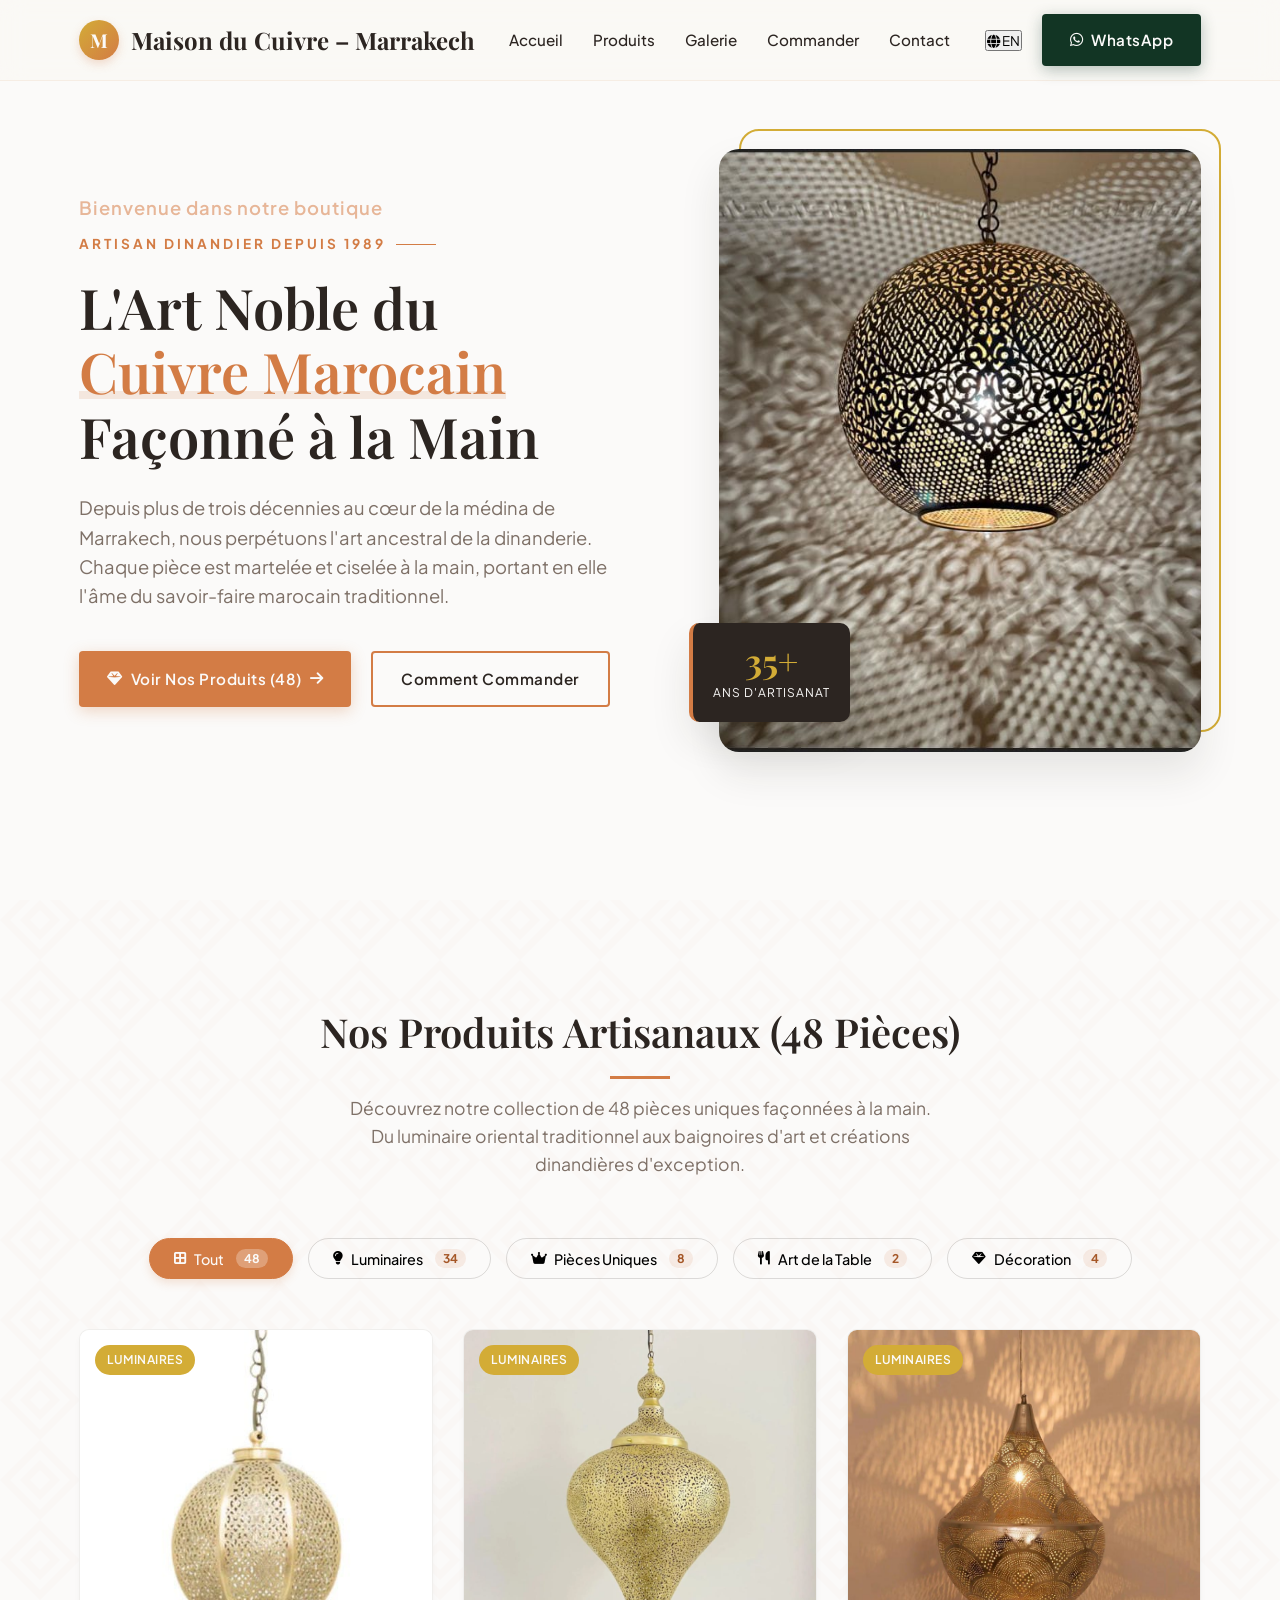
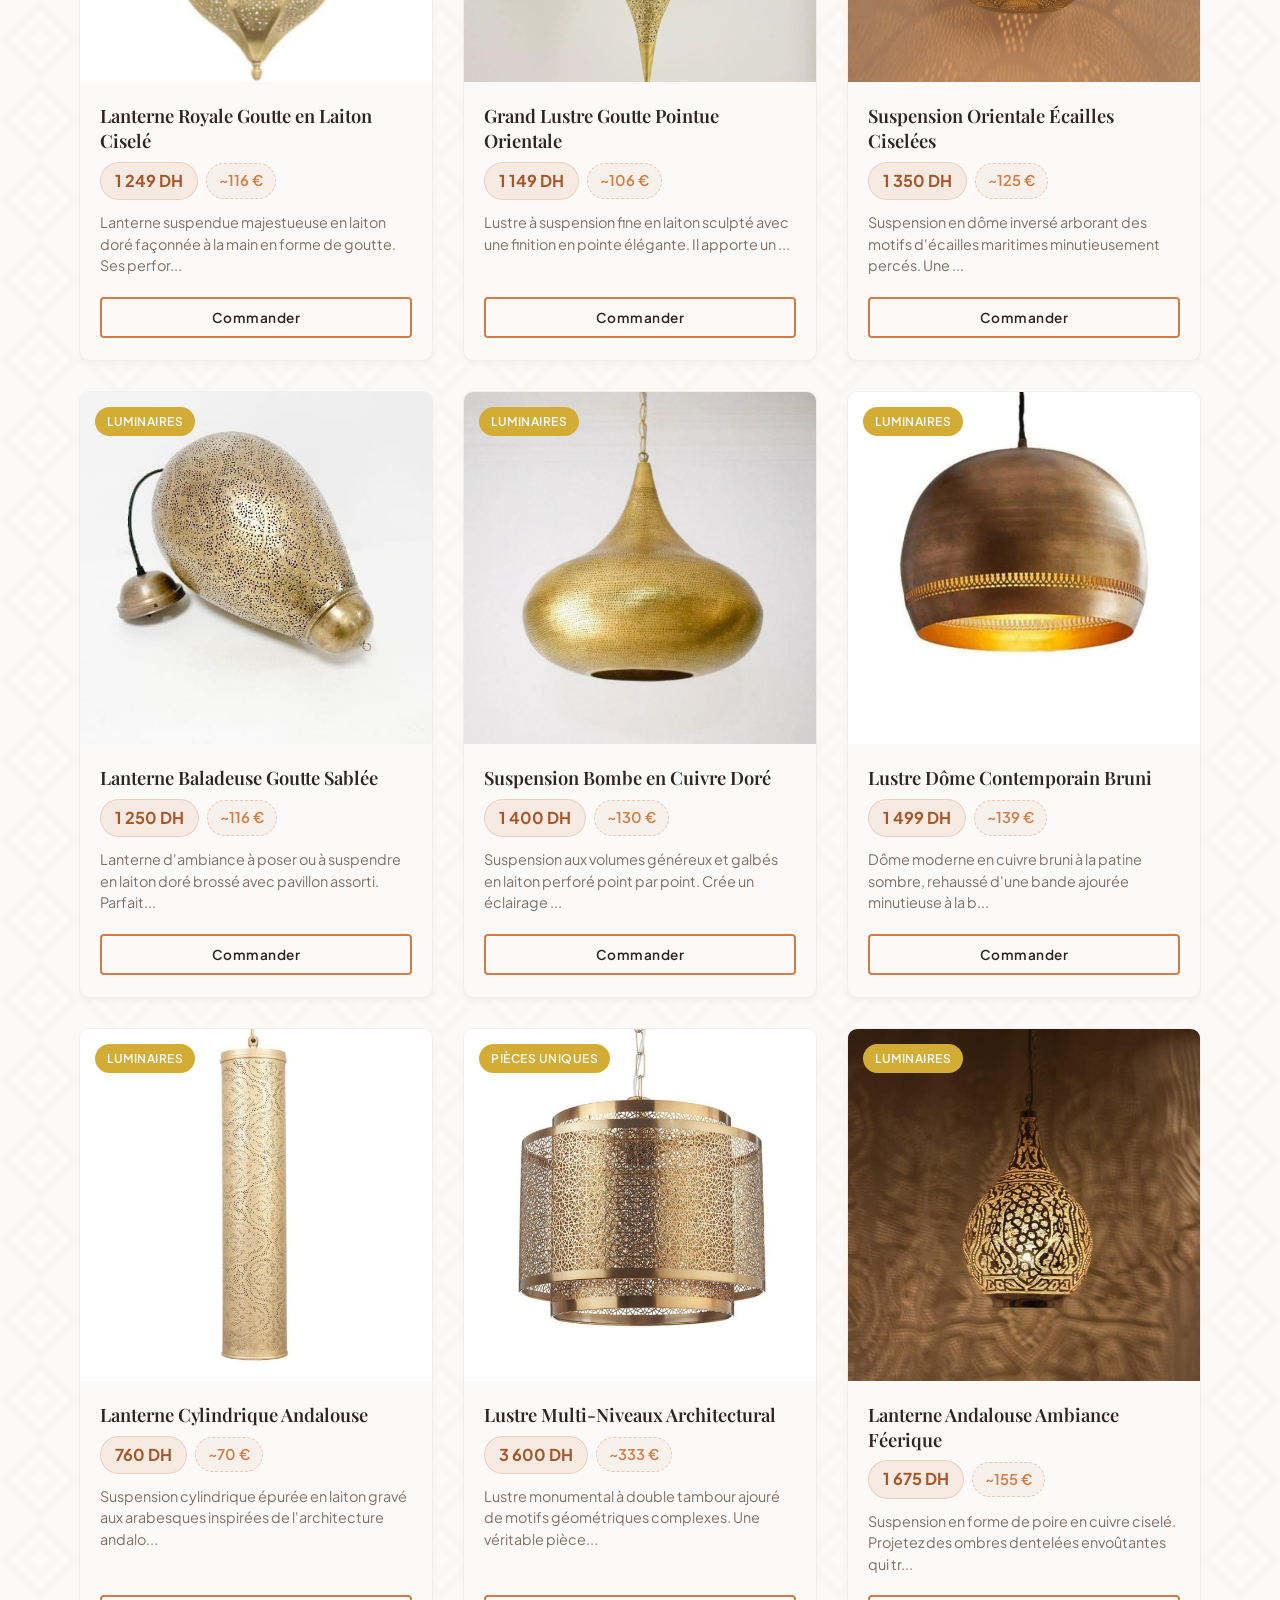
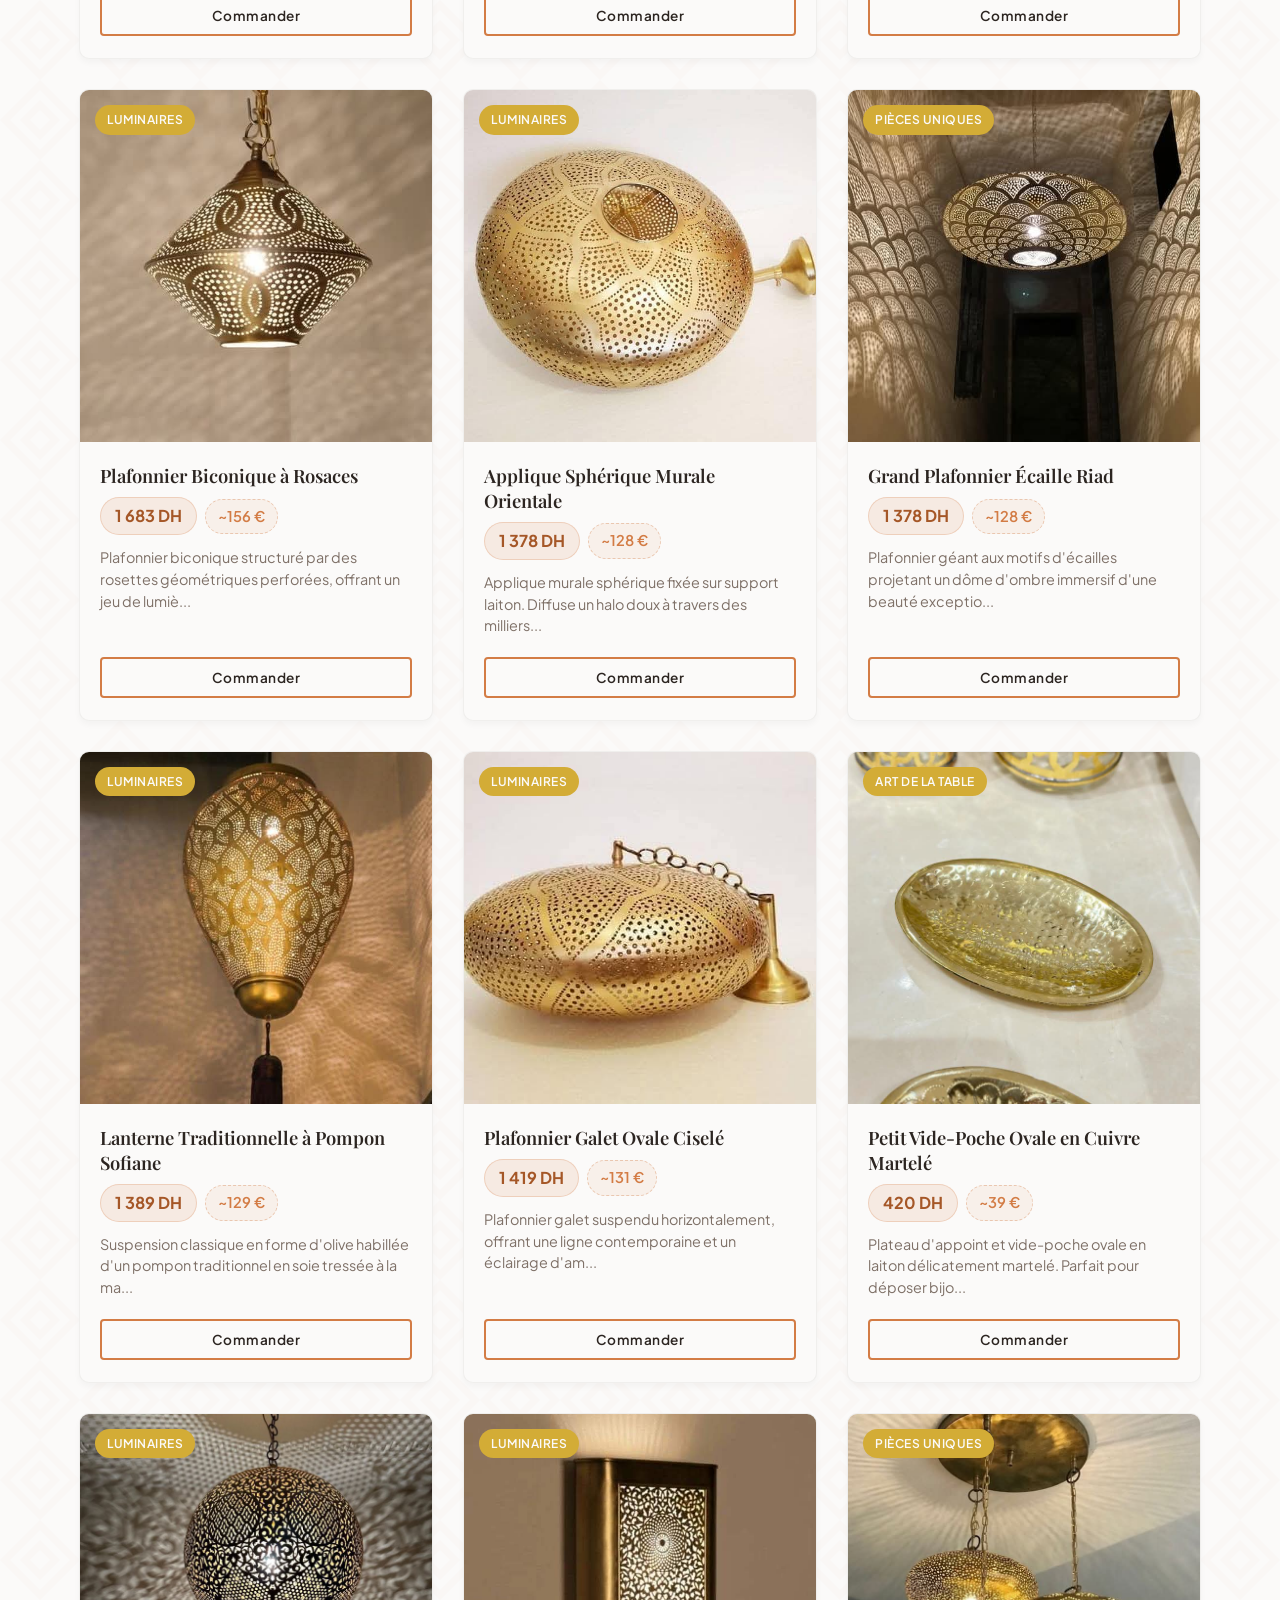
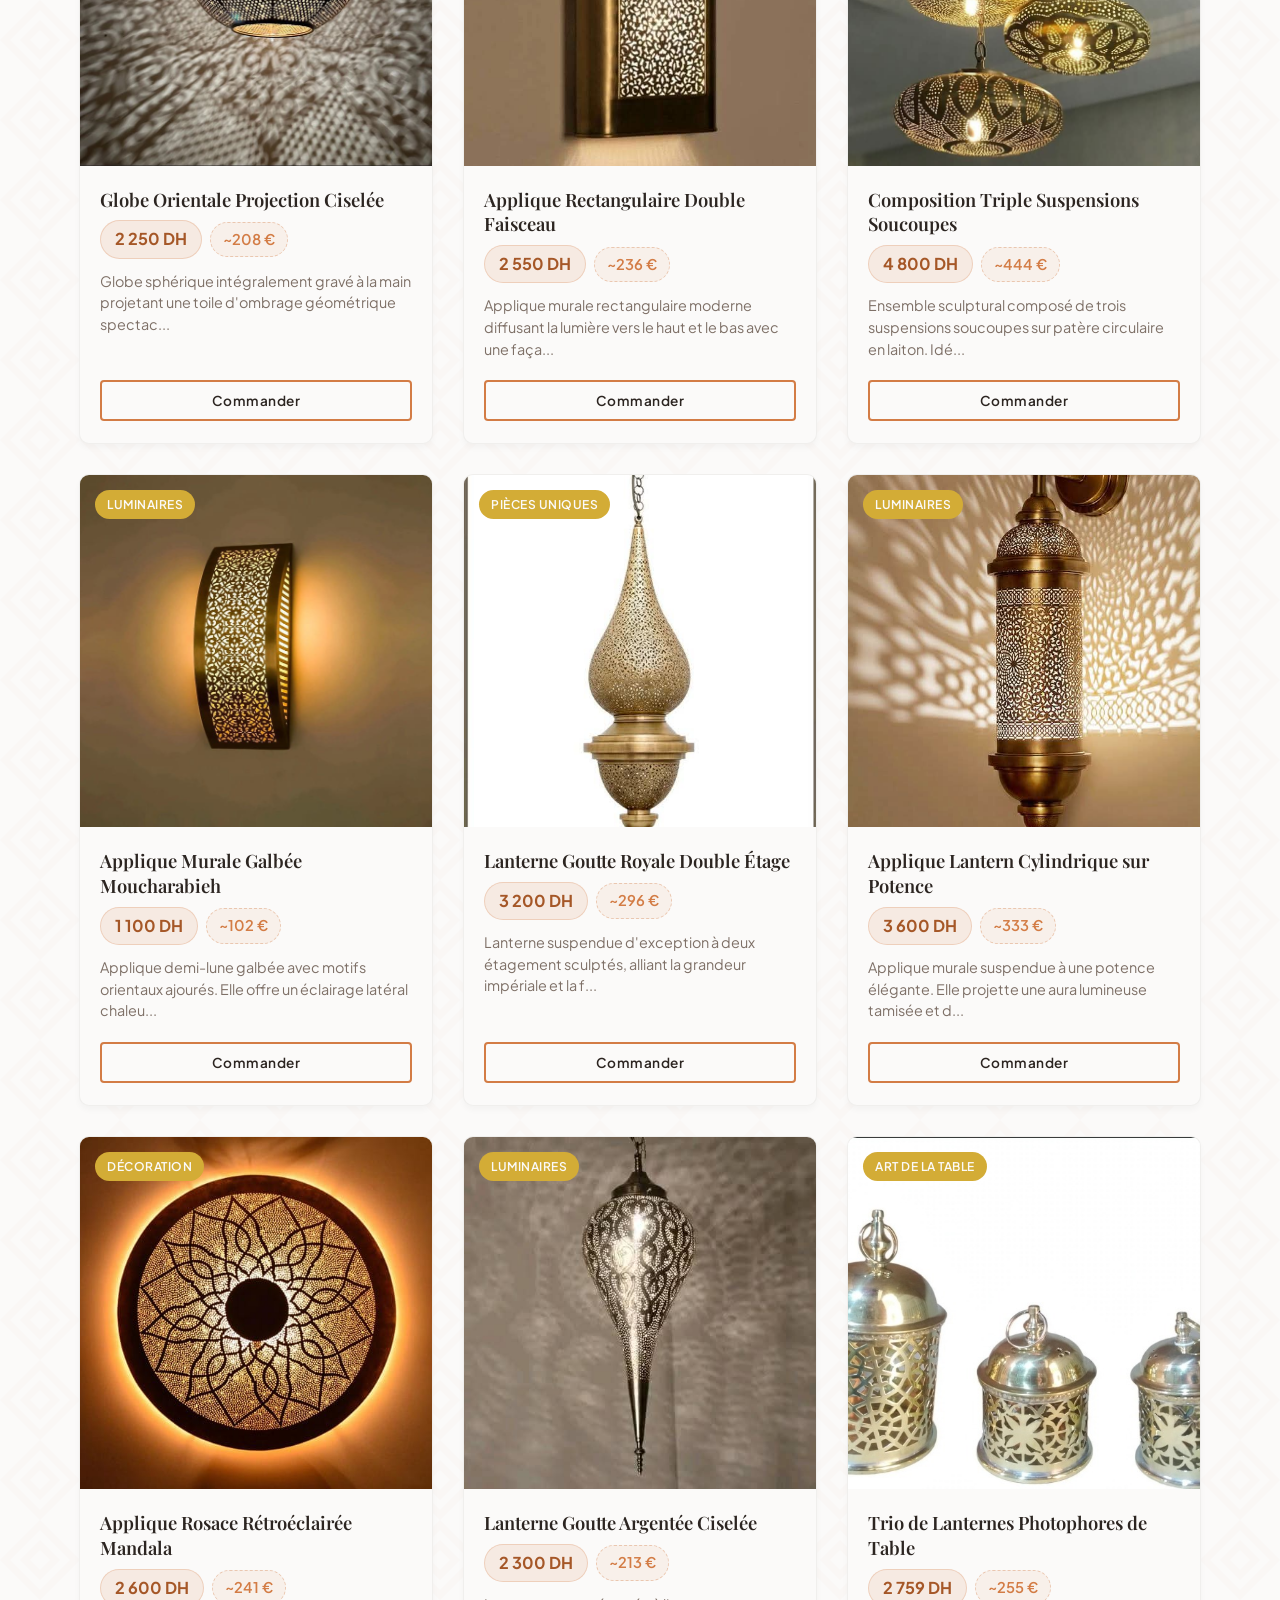
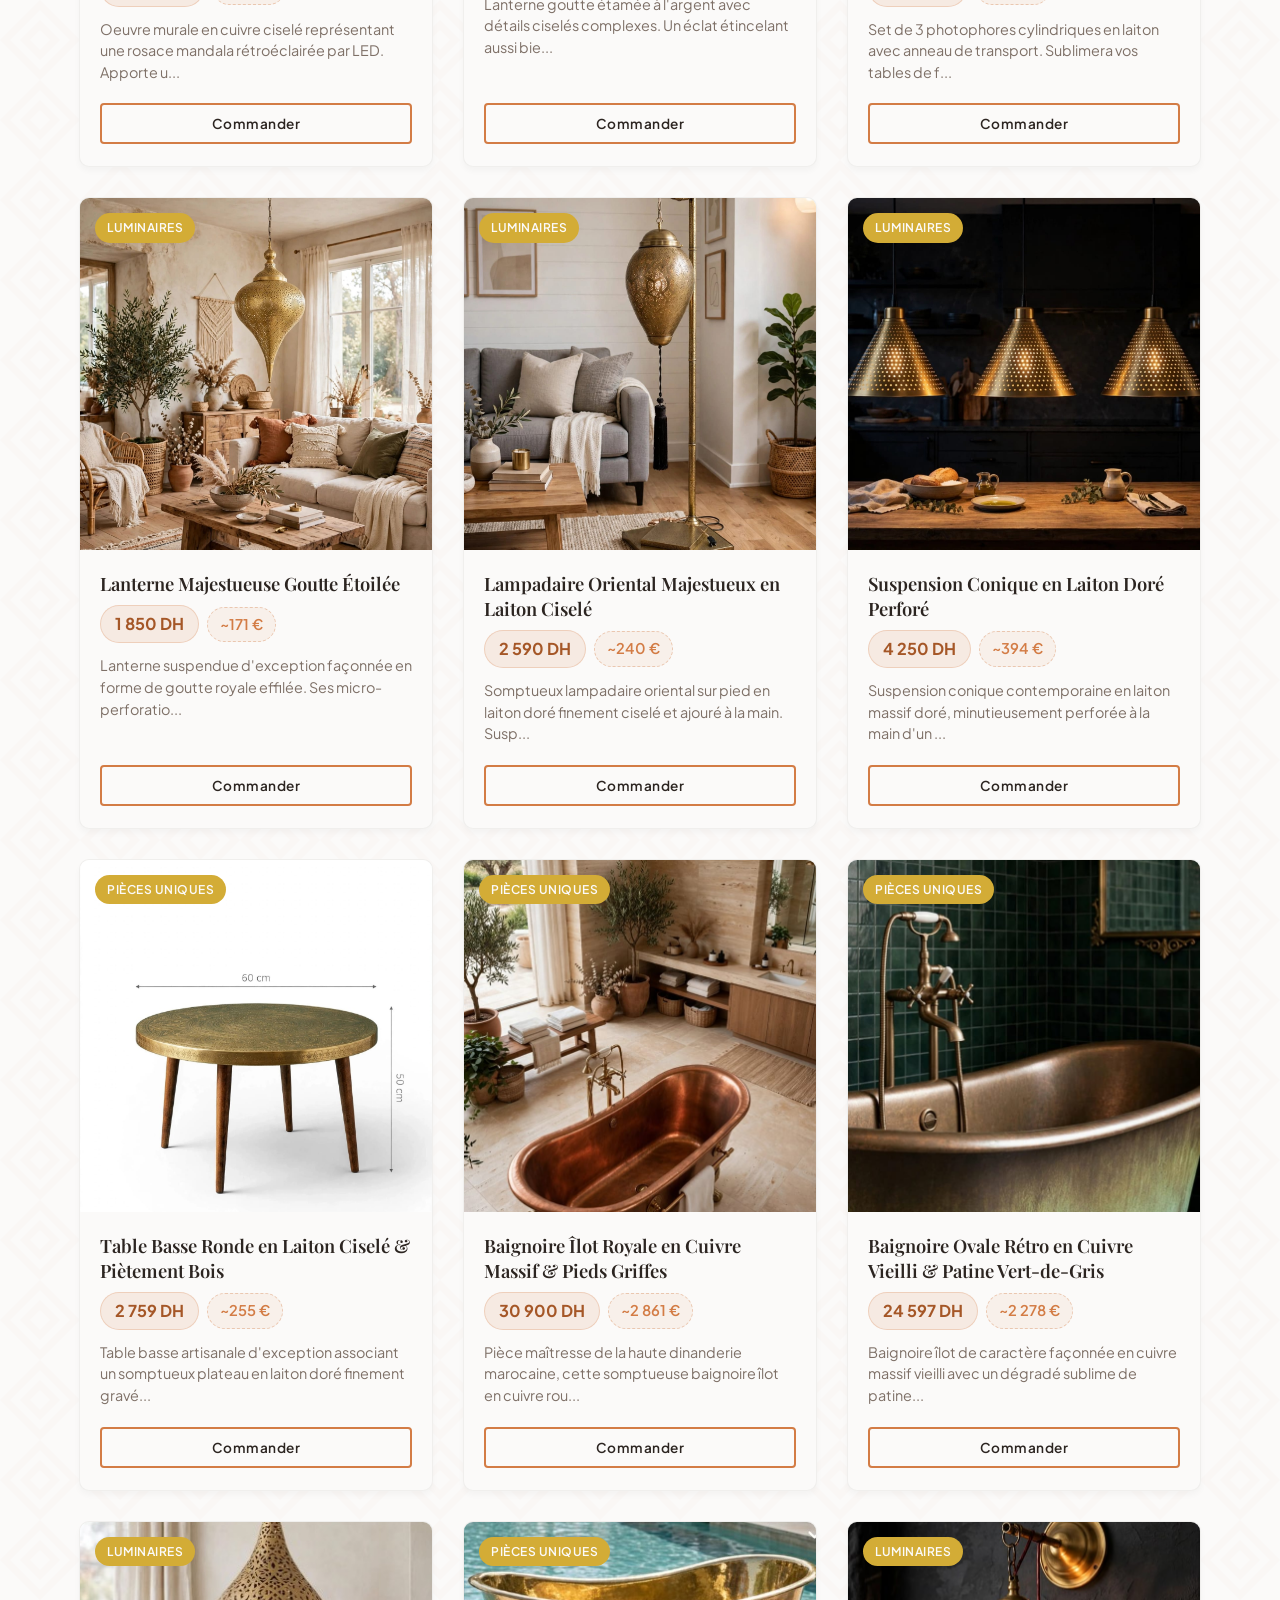
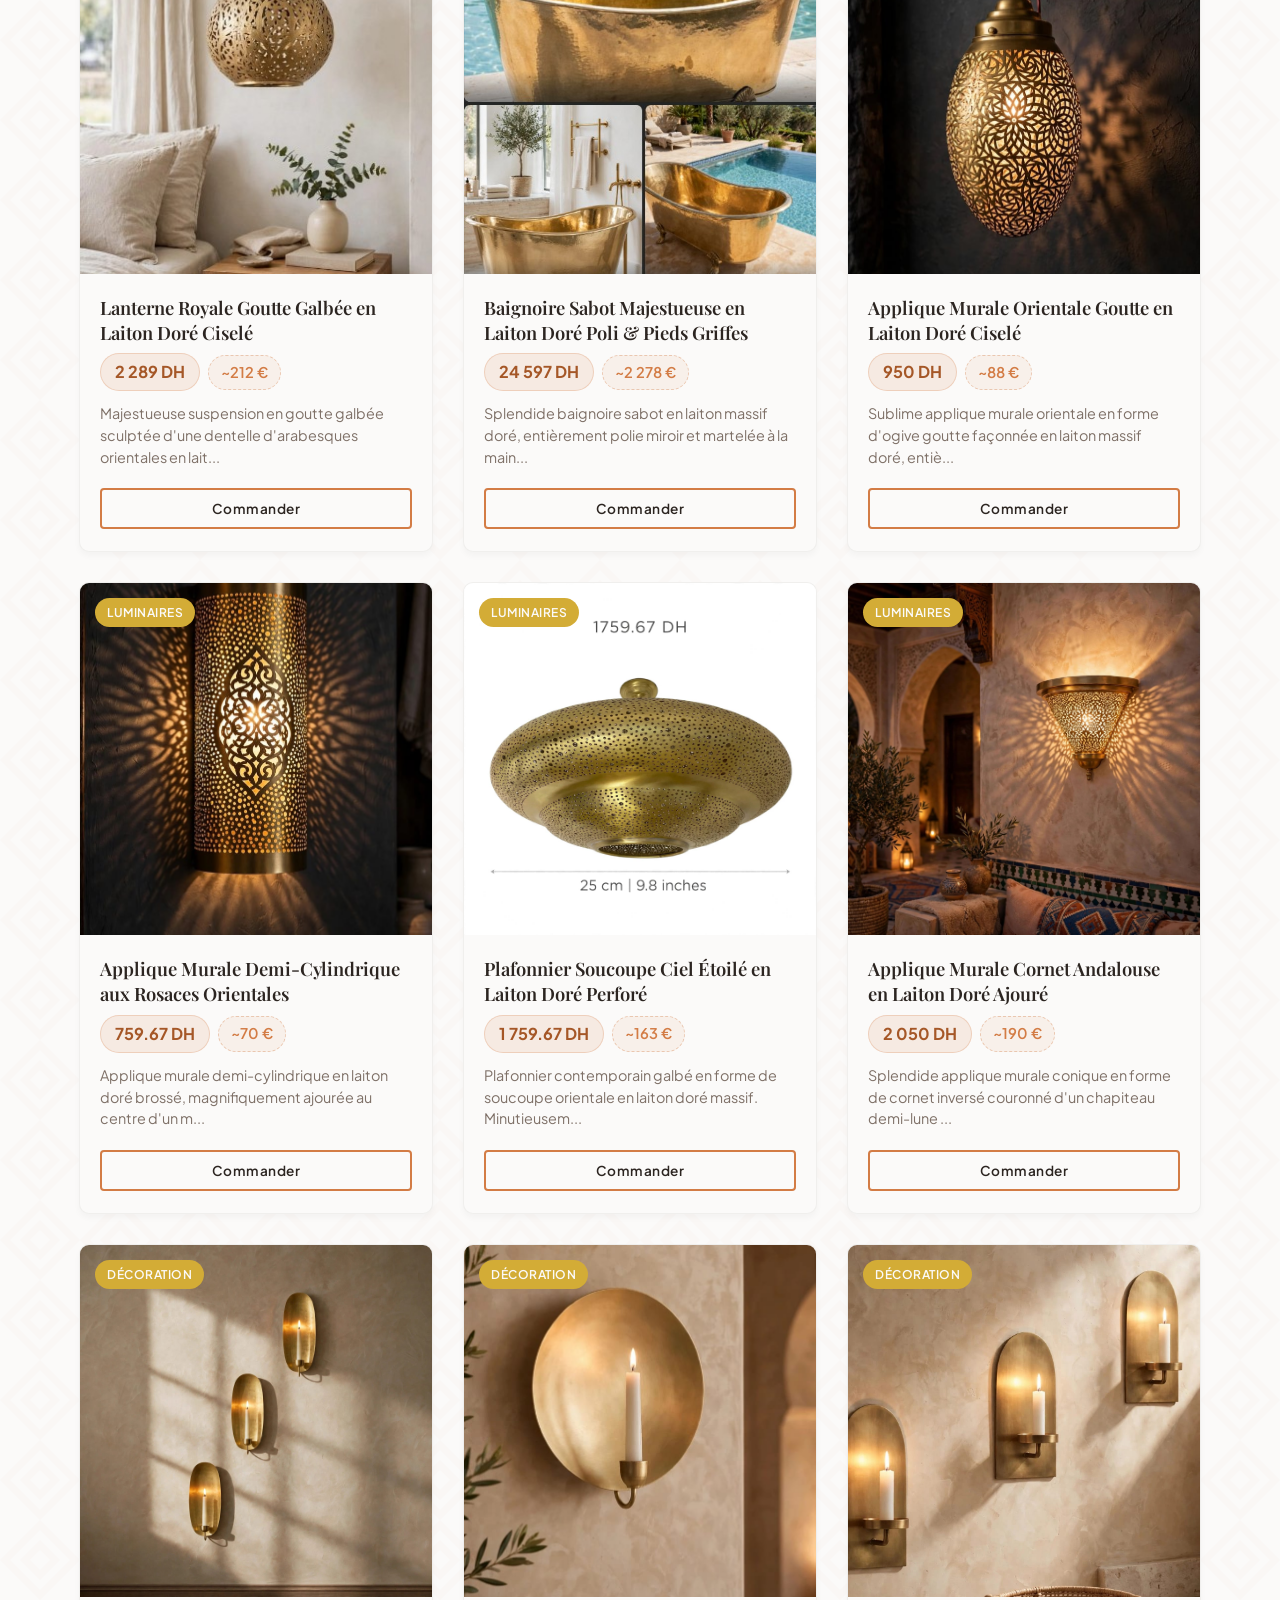
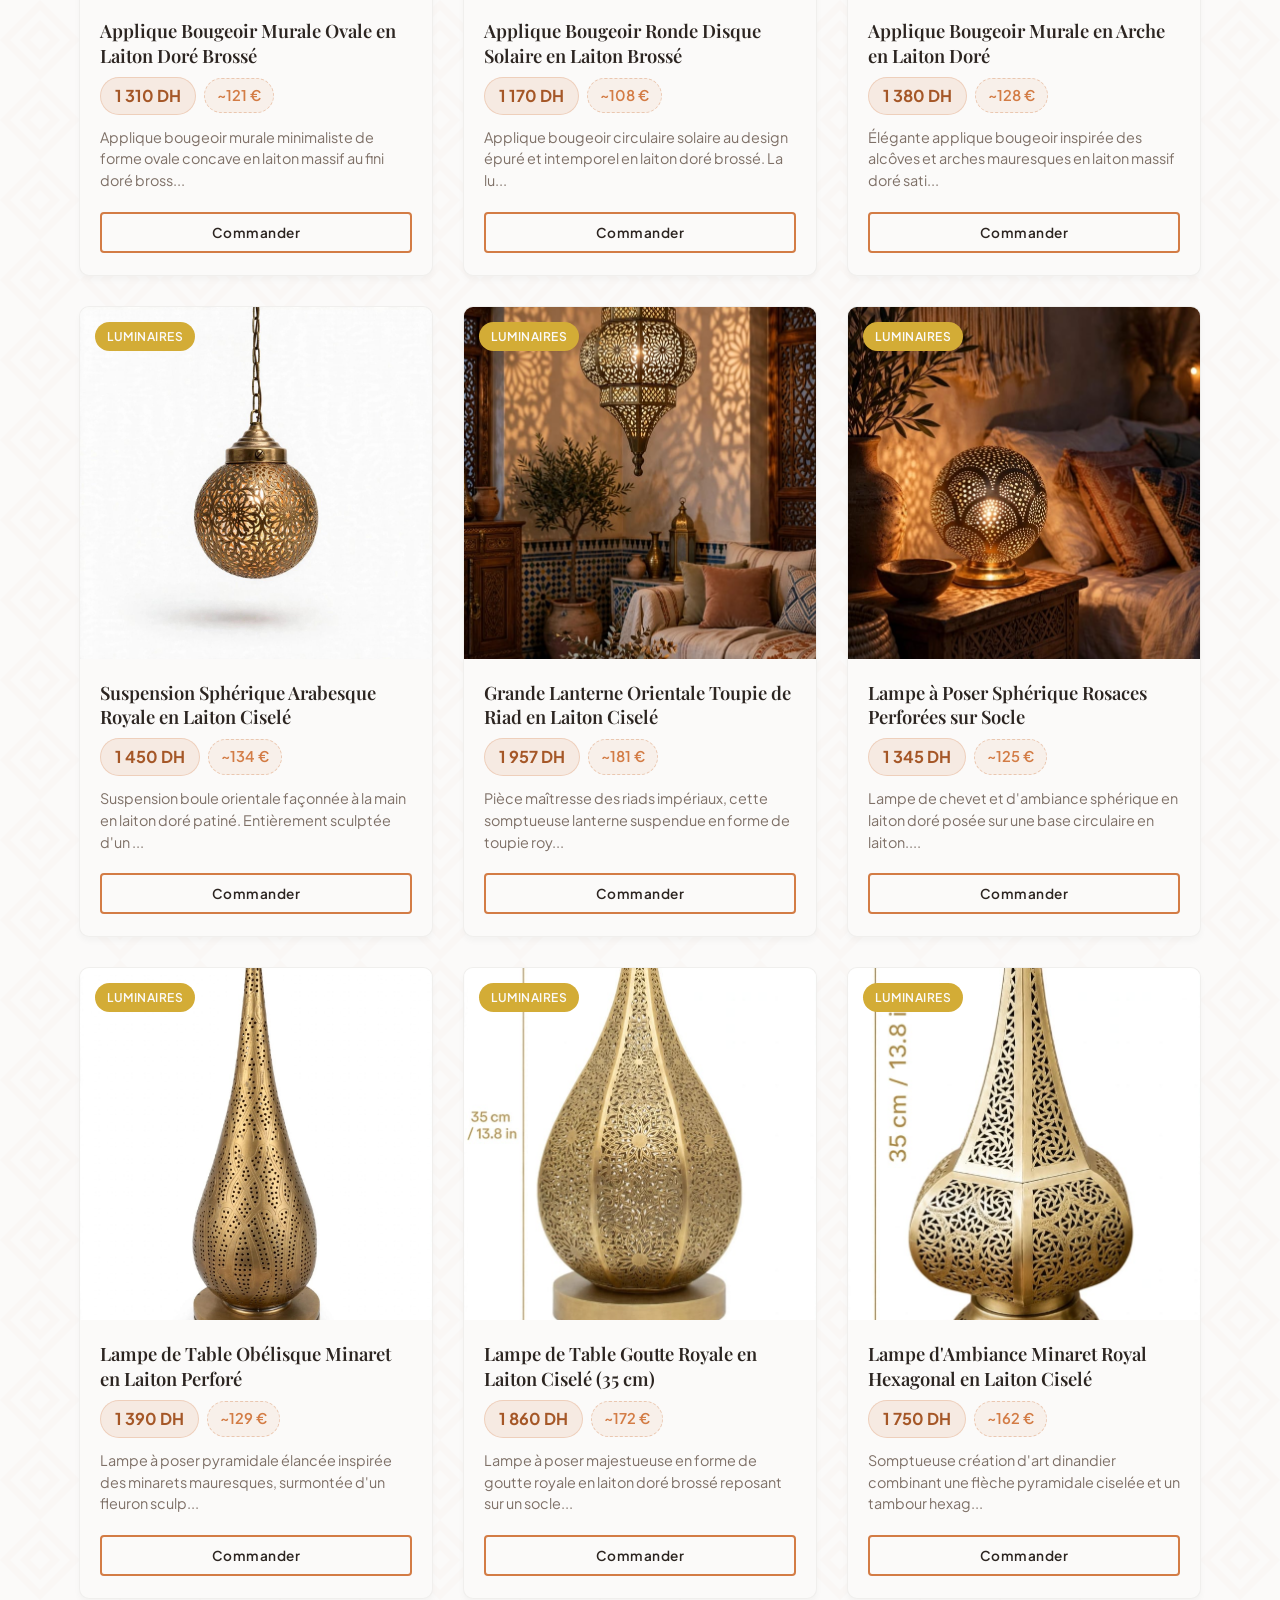
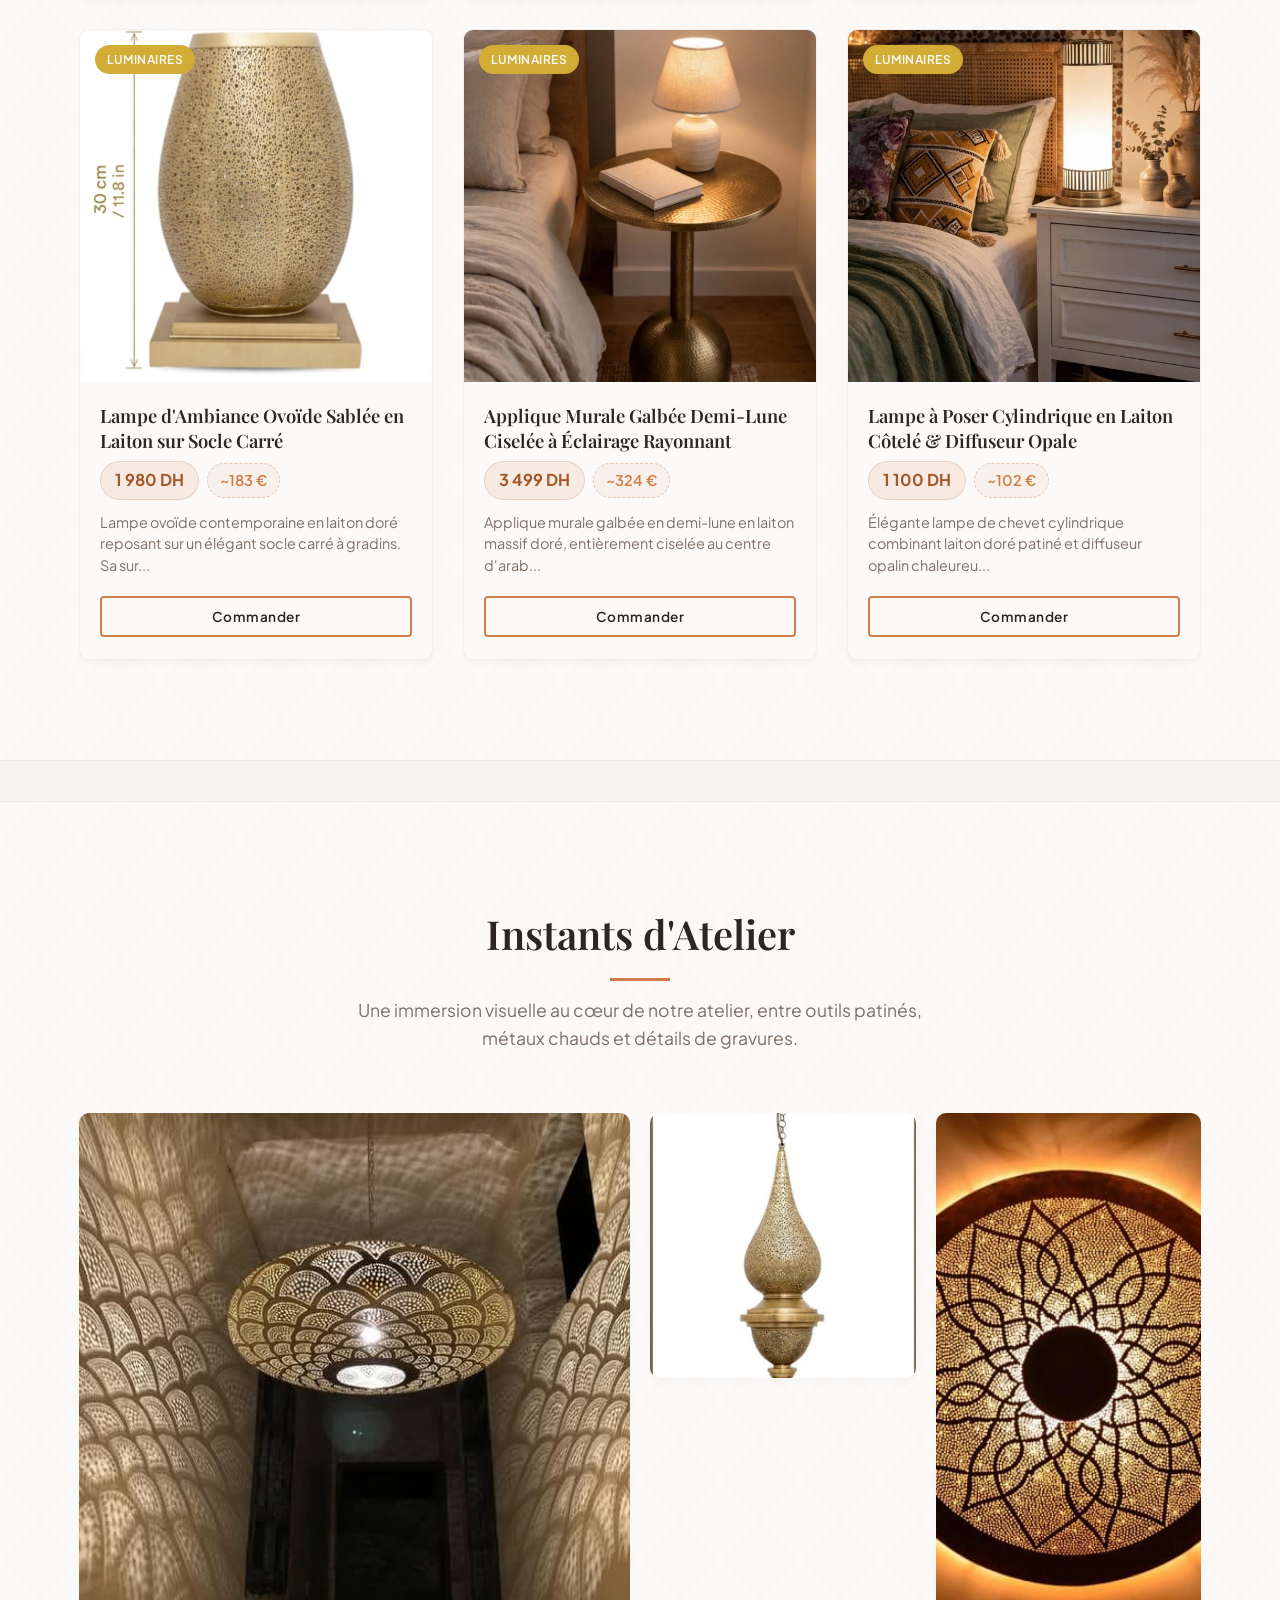
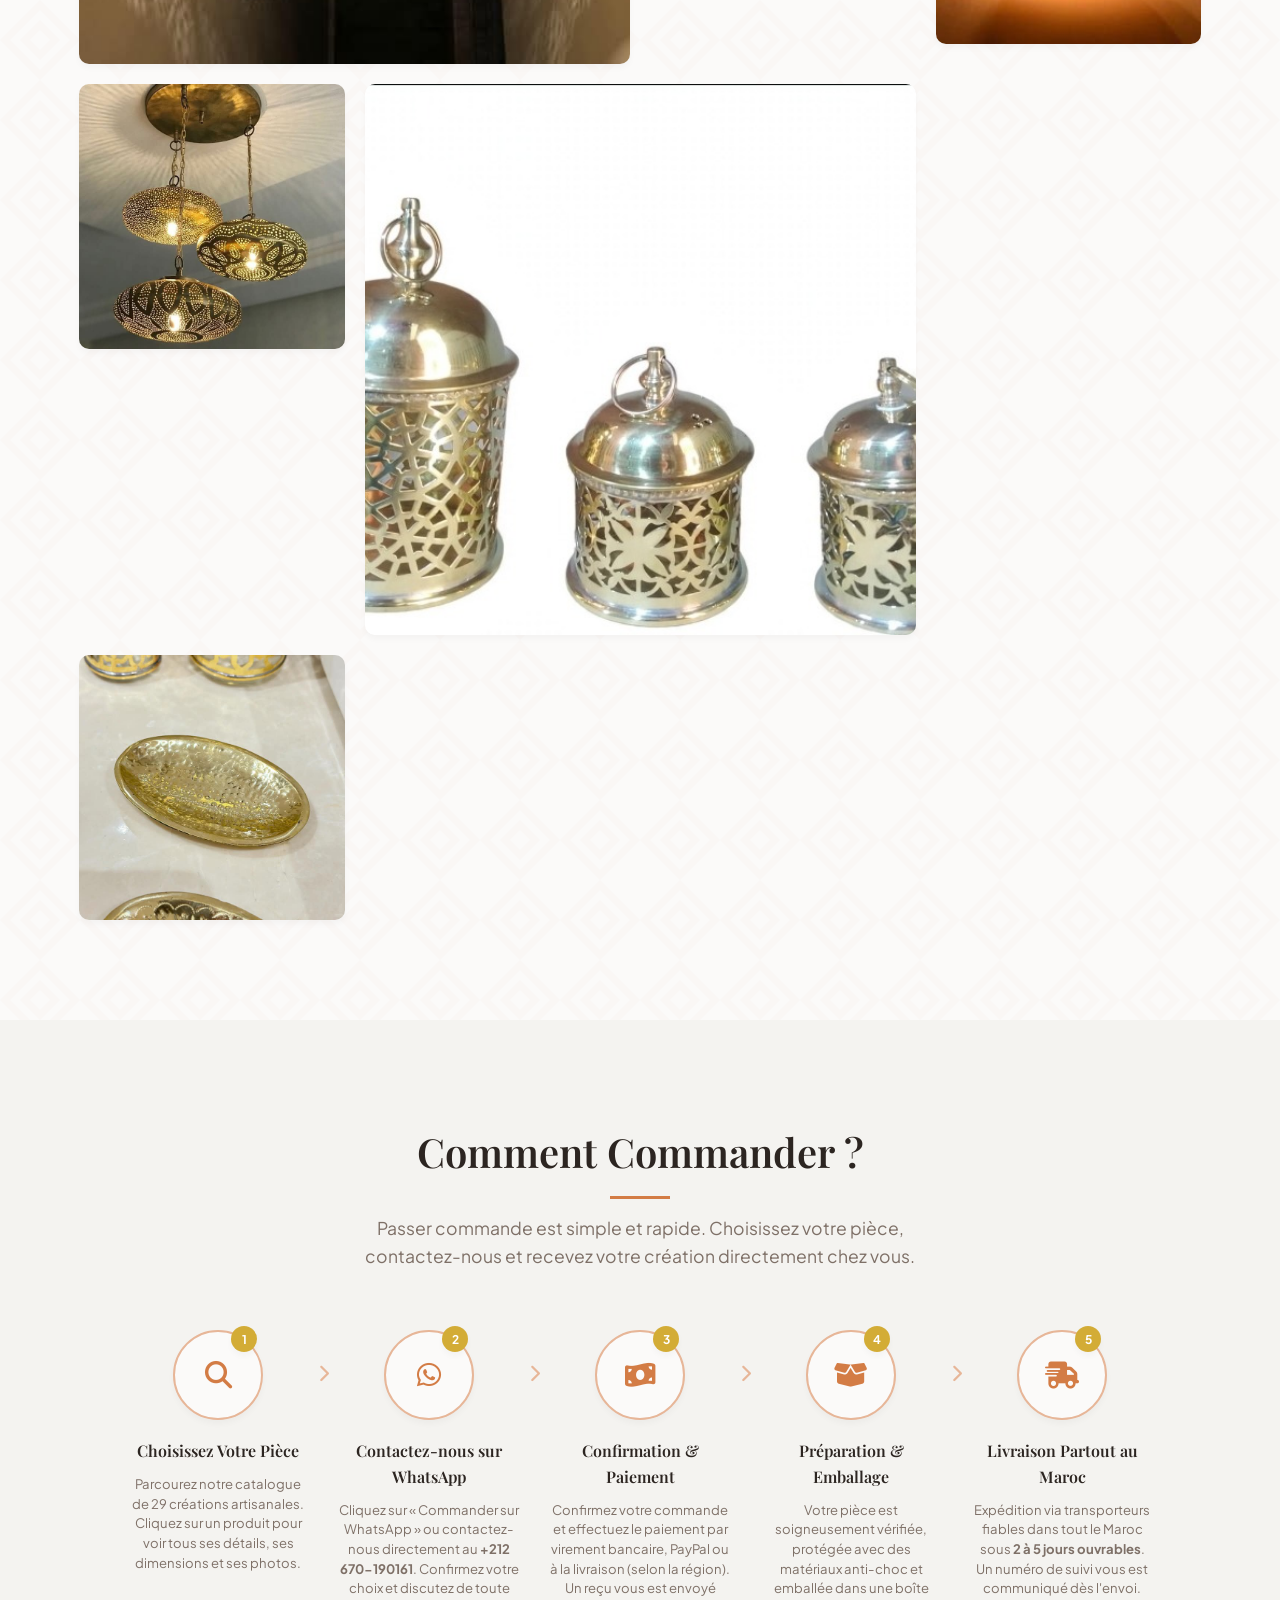
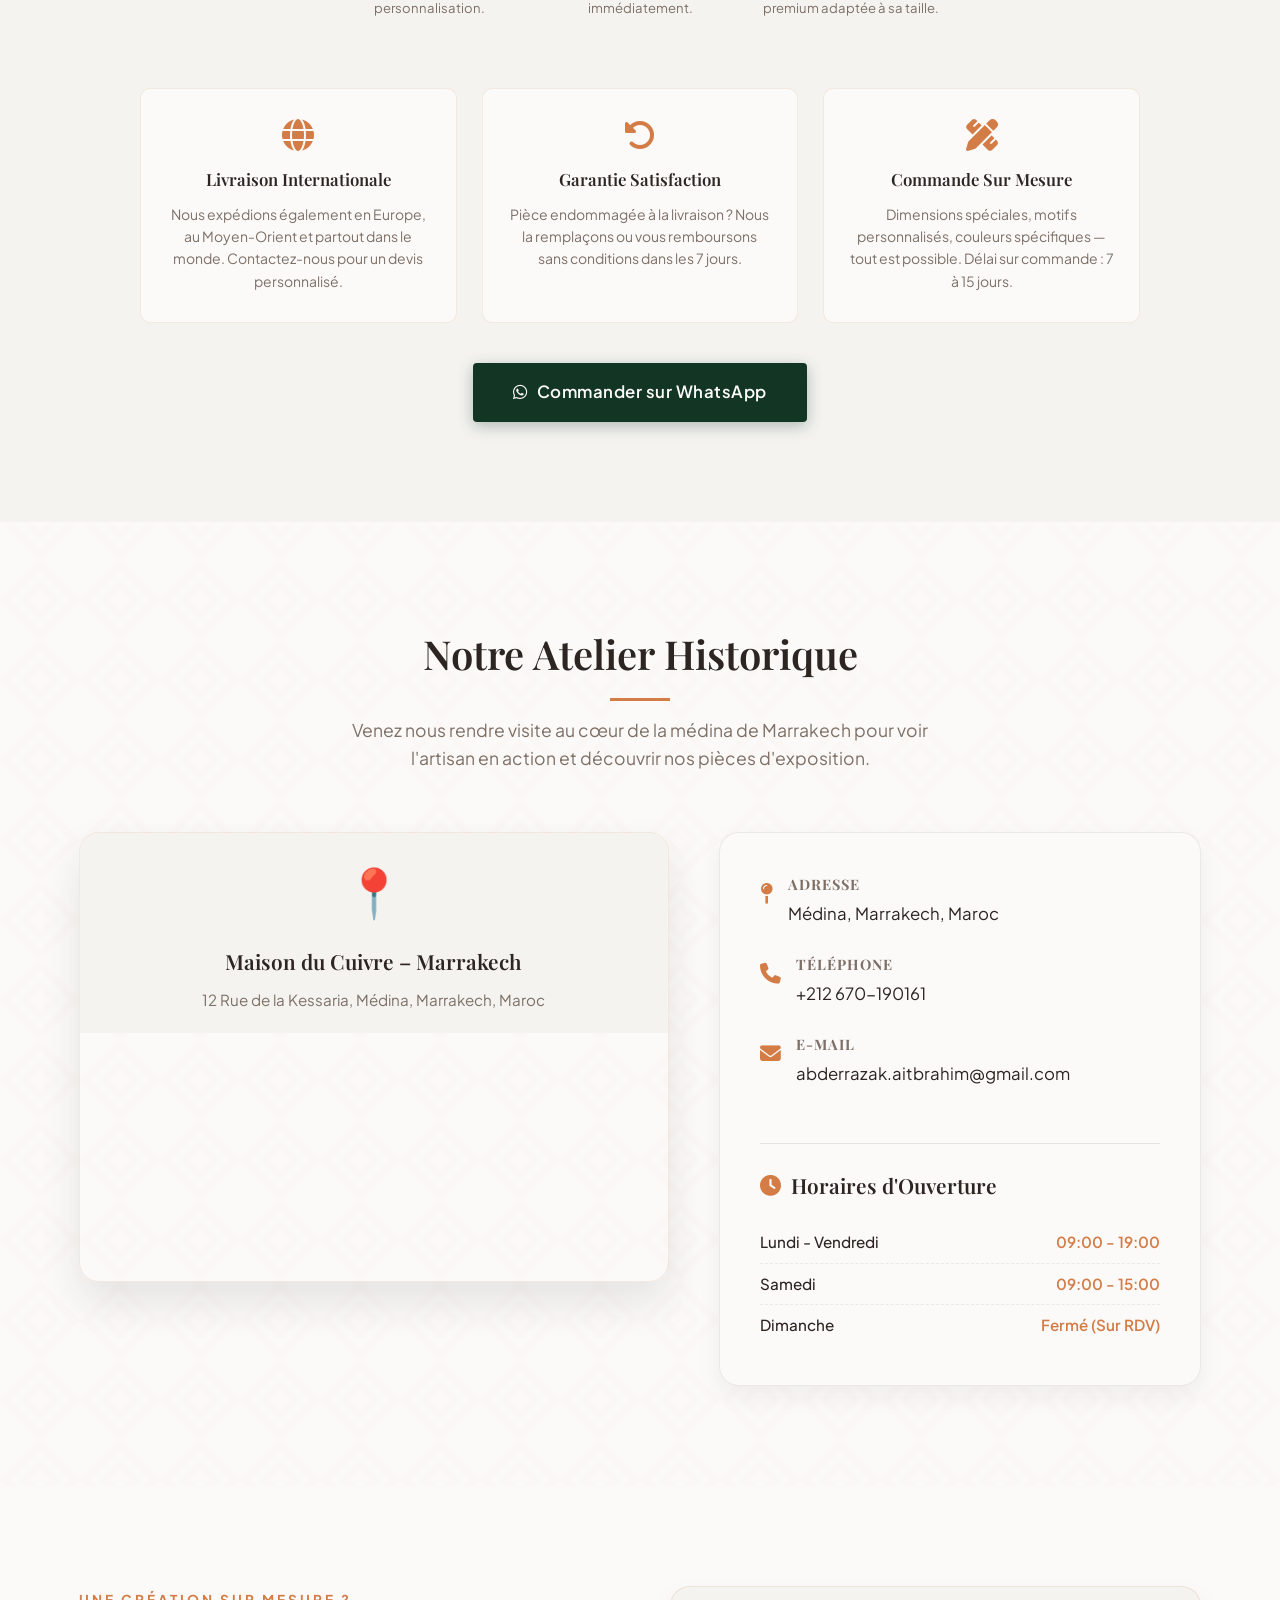
==== commit b5af54d5: "Initial commit" ====
--- a/index.html
+++ b/index.html
@@ -4,11 +4,11 @@
 <head>
     <meta charset="UTF-8">
     <meta name="viewport" content="width=device-width, initial-scale=1.0">
-    <title>Cuivre Abderrazak - Artisanat Traditionnel du Cuivre</title>
+    <title>Maison du Cuivre – Marrakech</title>
 
     <!-- Meta SEO -->
     <meta name="description"
-        content="Découvrez Cuivre Abderrazak, dédié à l'artisanat traditionnel marocain du cuivre. Des lanternes, théières et plateaux façonnés et gravés à la main à Marrakech.">
+        content="Découvrez Maison du Cuivre – Marrakech, dédié à l'artisanat traditionnel marocain du cuivre. Des lanternes, théières et plateaux façonnés et gravés à la main à Marrakech.">
     <meta name="keywords"
         content="artisanat marocain, cuivre marocain, dinanderie, lanterne marocaine, théière marocaine, plateau cuivre, fait main, artisan Fès">
     <meta name="author" content="Abderrazak Ait Brahim">
@@ -44,8 +44,8 @@
     <header>
         <div class="container header-container">
             <a href="#" class="logo" id="logo-link">
-                <div class="logo-icon">C</div>
-                <span>Cuivre Abderrazak</span>
+                <div class="logo-icon">M</div>
+                <span>Maison du Cuivre – Marrakech</span>
             </a>
 
             <nav>
@@ -94,7 +94,7 @@
                 </p>
                 <div class="hero-buttons">
                     <a href="#produits" class="btn btn-primary" id="discover-btn">
-                        <i class="fa-solid fa-gem"></i> Voir Nos Produits (52) <i class="fa-solid fa-arrow-right"></i>
+                        <i class="fa-solid fa-gem"></i> Voir Nos Produits (48) <i class="fa-solid fa-arrow-right"></i>
                     </a>
                     <a href="#commander" class="btn btn-secondary" id="learn-more-btn">Comment Commander</a>
                 </div>
@@ -120,16 +120,16 @@
     <section id="produits" class="products">
         <div class="container">
             <div class="section-header">
-                <h2>Nos Produits Artisanaux (52 Pièces)</h2>
-                <p>Découvrez notre collection de 52 pièces uniques façonnées à la main. Du luminaire oriental
+                <h2>Nos Produits Artisanaux (48 Pièces)</h2>
+                <p>Découvrez notre collection de 48 pièces uniques façonnées à la main. Du luminaire oriental
                     traditionnel aux baignoires d'art et créations de luxe.</p>
             </div>
 
             <div class="products-filter">
                 <button class="filter-btn active" data-filter="all"><i class="fa-solid fa-border-all"></i> <span
-                        class="btn-label">Tout</span> <span class="filter-count">52</span></button>
+                        class="btn-label">Tout</span> <span class="filter-count">48</span></button>
                 <button class="filter-btn" data-filter="luminaires"><i class="fa-solid fa-lightbulb"></i> <span
-                        class="btn-label">Luminaires</span> <span class="filter-count">38</span></button>
+                        class="btn-label">Luminaires</span> <span class="filter-count">34</span></button>
                 <button class="filter-btn" data-filter="pieces-uniques"><i class="fa-solid fa-crown"></i> <span
                         class="btn-label">Pièces Uniques</span> <span class="filter-count">8</span></button>
                 <button class="filter-btn" data-filter="art-table"><i class="fa-solid fa-utensils"></i> <span
@@ -221,7 +221,7 @@
                 </div>
 
                 <div class="gallery-item wide">
-                    <img src="assets/WhatsApp Image 2026-09-03 at 11.53.09 (1).jpeg"
+                    <img src="assets/trio_lanternes_photophores.jpg"
                         alt="Trio de Lanternes Photophores en Cuivre" loading="lazy">
                     <div class="gallery-overlay">
                         <div class="gallery-info">
@@ -510,8 +510,8 @@
         <div class="container footer-grid">
             <div class="footer-brand">
                 <a href="#" class="logo">
-                    <div class="logo-icon">C</div>
-                    <span>Cuivre Abderrazak</span>
+                    <div class="logo-icon">M</div>
+                    <span>Maison du Cuivre – Marrakech</span>
                 </a>
                 <p>
                     Artisans dinandiers de père en fils à Marrakech. Créations traditionnelles et contemporaines en
@@ -557,7 +557,7 @@
         </div>
 
         <div class="container footer-bottom">
-            <p>&copy; 2026 Cuivre Abderrazak. Tous droits réservés.</p>
+            <p>&copy; 2026 Maison du Cuivre – Marrakech. Tous droits réservés.</p>
             <div class="footer-bottom-links">
                 <a href="mentions-legales.html">Mentions Légales</a>
                 <a href="conditions-generales.html">Conditions Générales</a>
@@ -589,7 +589,7 @@
                 <div>
                     <span class="modal-category" id="modal-category">Luminaires</span>
                     <h3 class="modal-title" id="modal-title">Lanterne Royale</h3>
-                    <div class="modal-price" id="modal-price">1 249 DH</div>
+                    <div class="modal-price" id="modal-price">1 249 DH <span class="modal-price-eur">(~116 €)</span></div>
 
                     <div class="modal-divider"></div>
 
--- a/styles.css
+++ b/styles.css
@@ -817,6 +817,8 @@
     margin-bottom: 12px;
     display: flex;
     align-items: center;
+    gap: 8px;
+    flex-wrap: wrap;
 }
 
 .product-price {
@@ -832,6 +834,21 @@
     align-items: center;
     justify-content: center;
     border: 1px solid rgba(210, 125, 70, 0.25);
+}
+
+.product-price-eur {
+    font-family: var(--font-body);
+    font-weight: 600;
+    color: var(--color-copper);
+    background-color: rgba(210, 125, 70, 0.08);
+    padding: 5px 12px;
+    border-radius: 20px;
+    font-size: 0.92rem;
+    white-space: nowrap;
+    display: inline-flex;
+    align-items: center;
+    justify-content: center;
+    border: 1px dashed rgba(210, 125, 70, 0.35);
 }
 
 .product-description {
@@ -1024,6 +1041,16 @@
     font-weight: 700;
     color: var(--color-copper);
     margin-bottom: 25px;
+    display: flex;
+    align-items: baseline;
+    gap: 12px;
+    flex-wrap: wrap;
+}
+
+.modal-price-eur {
+    font-size: 1.15rem;
+    font-weight: 600;
+    color: var(--text-muted);
 }
 
 .modal-divider {
@@ -2187,11 +2214,19 @@
     .product-price-wrapper {
         margin-bottom: 10px;
         display: flex;
+        gap: 6px;
+        flex-wrap: wrap;
     }
 
     .product-price {
         font-size: 0.92rem;
         padding: 4px 12px;
+        white-space: nowrap;
+    }
+
+    .product-price-eur {
+        font-size: 0.85rem;
+        padding: 4px 10px;
         white-space: nowrap;
     }
 
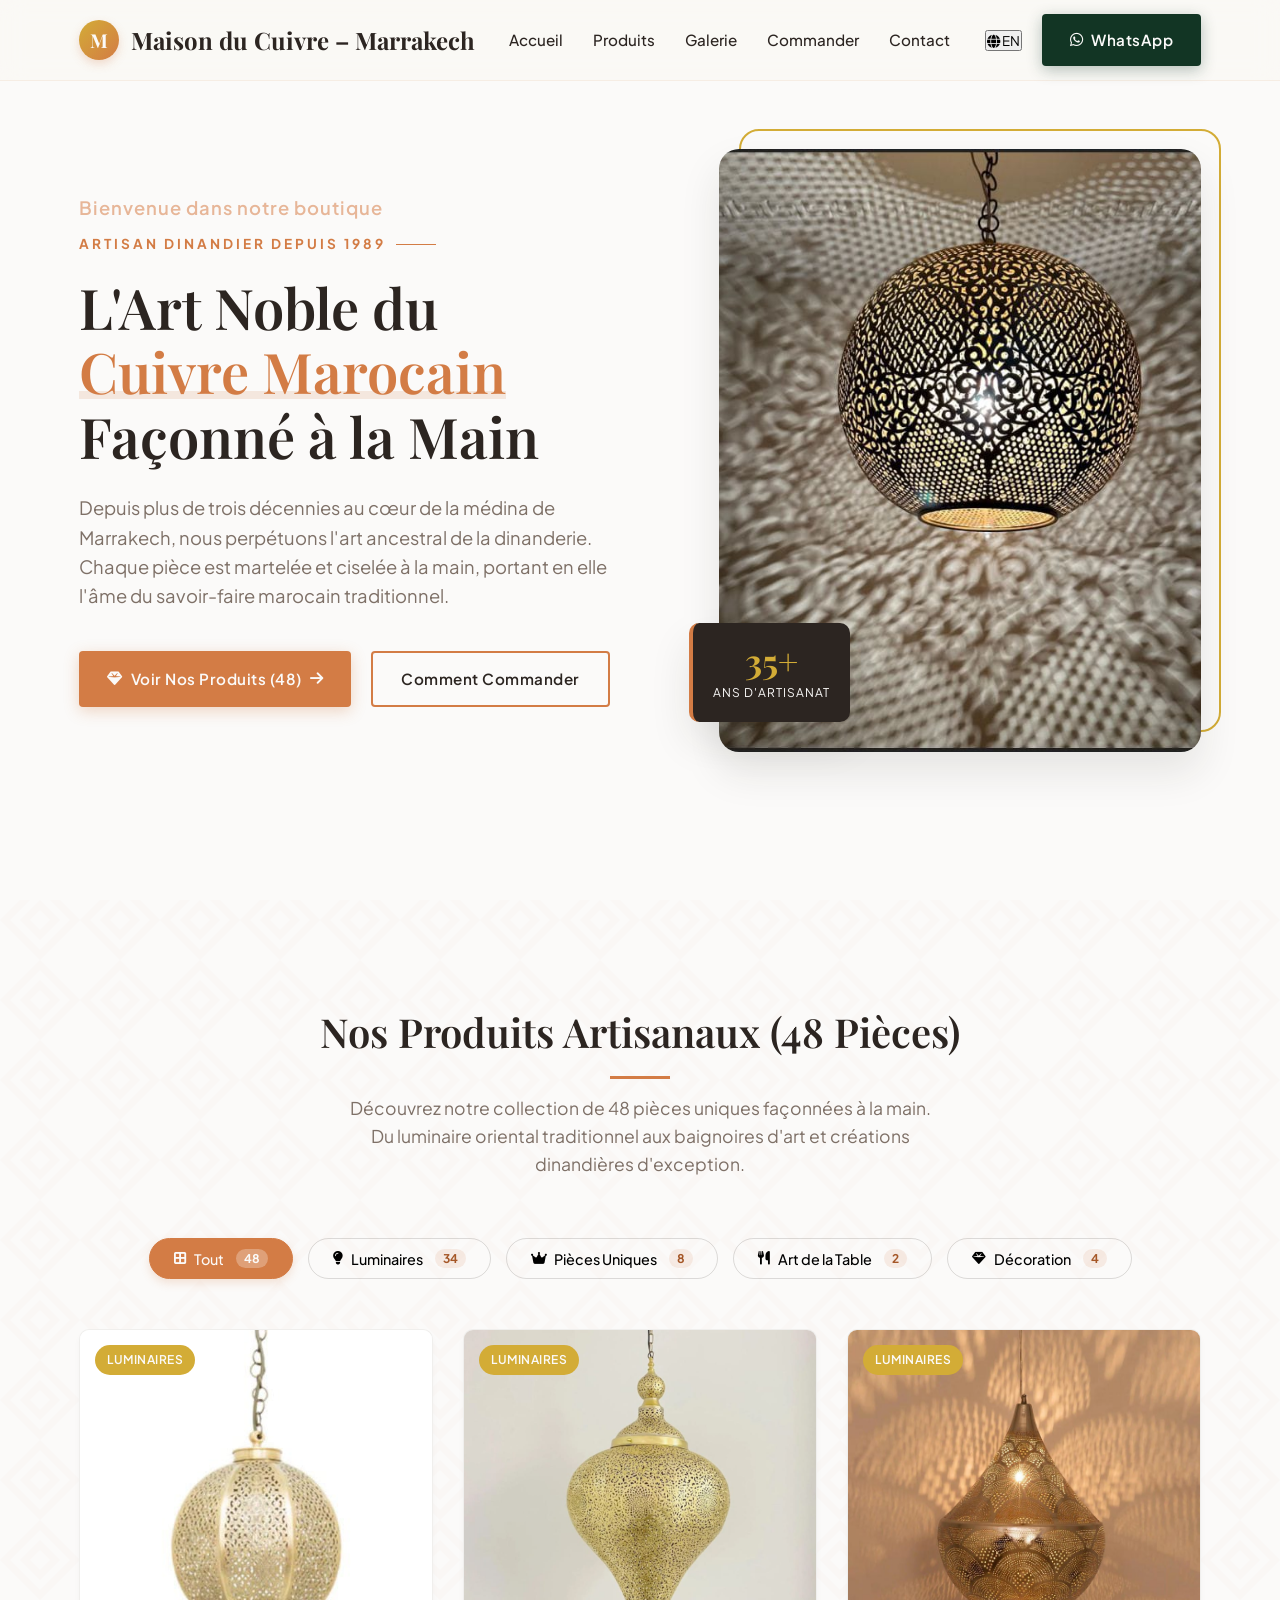
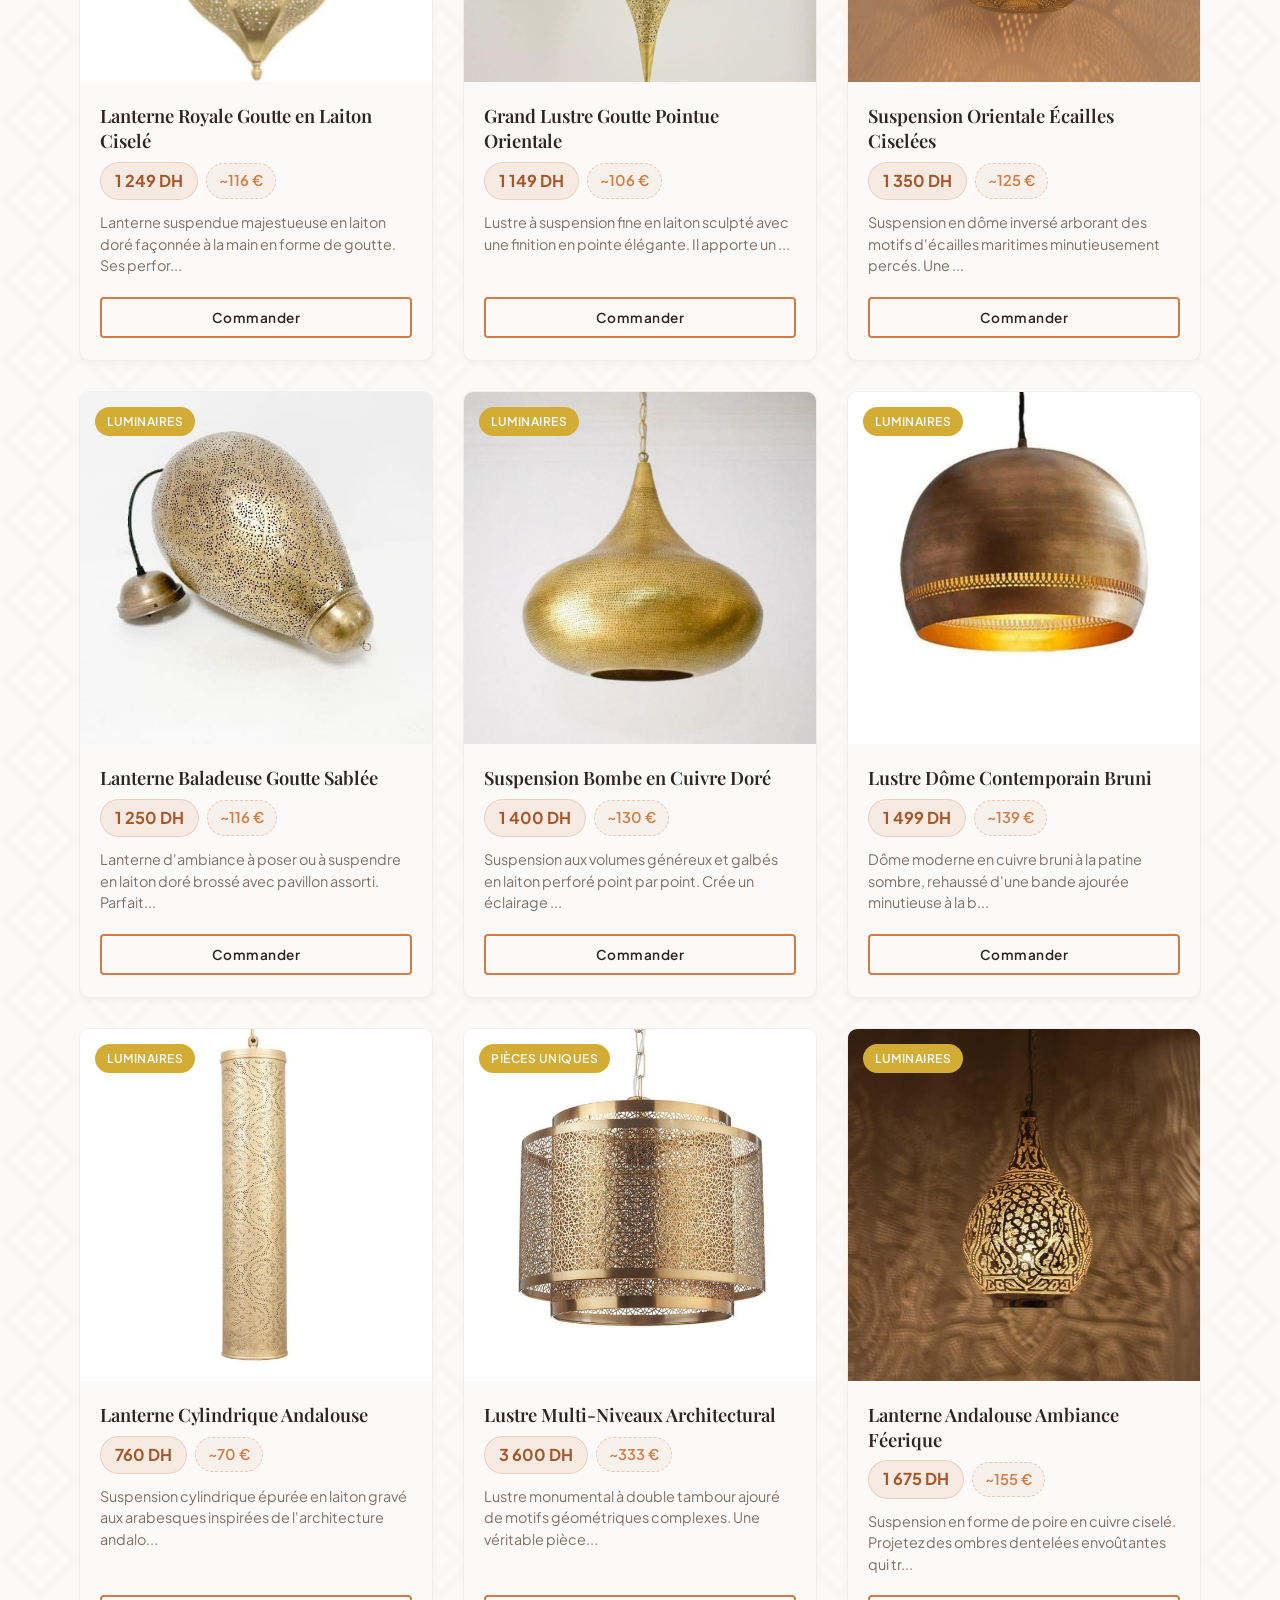
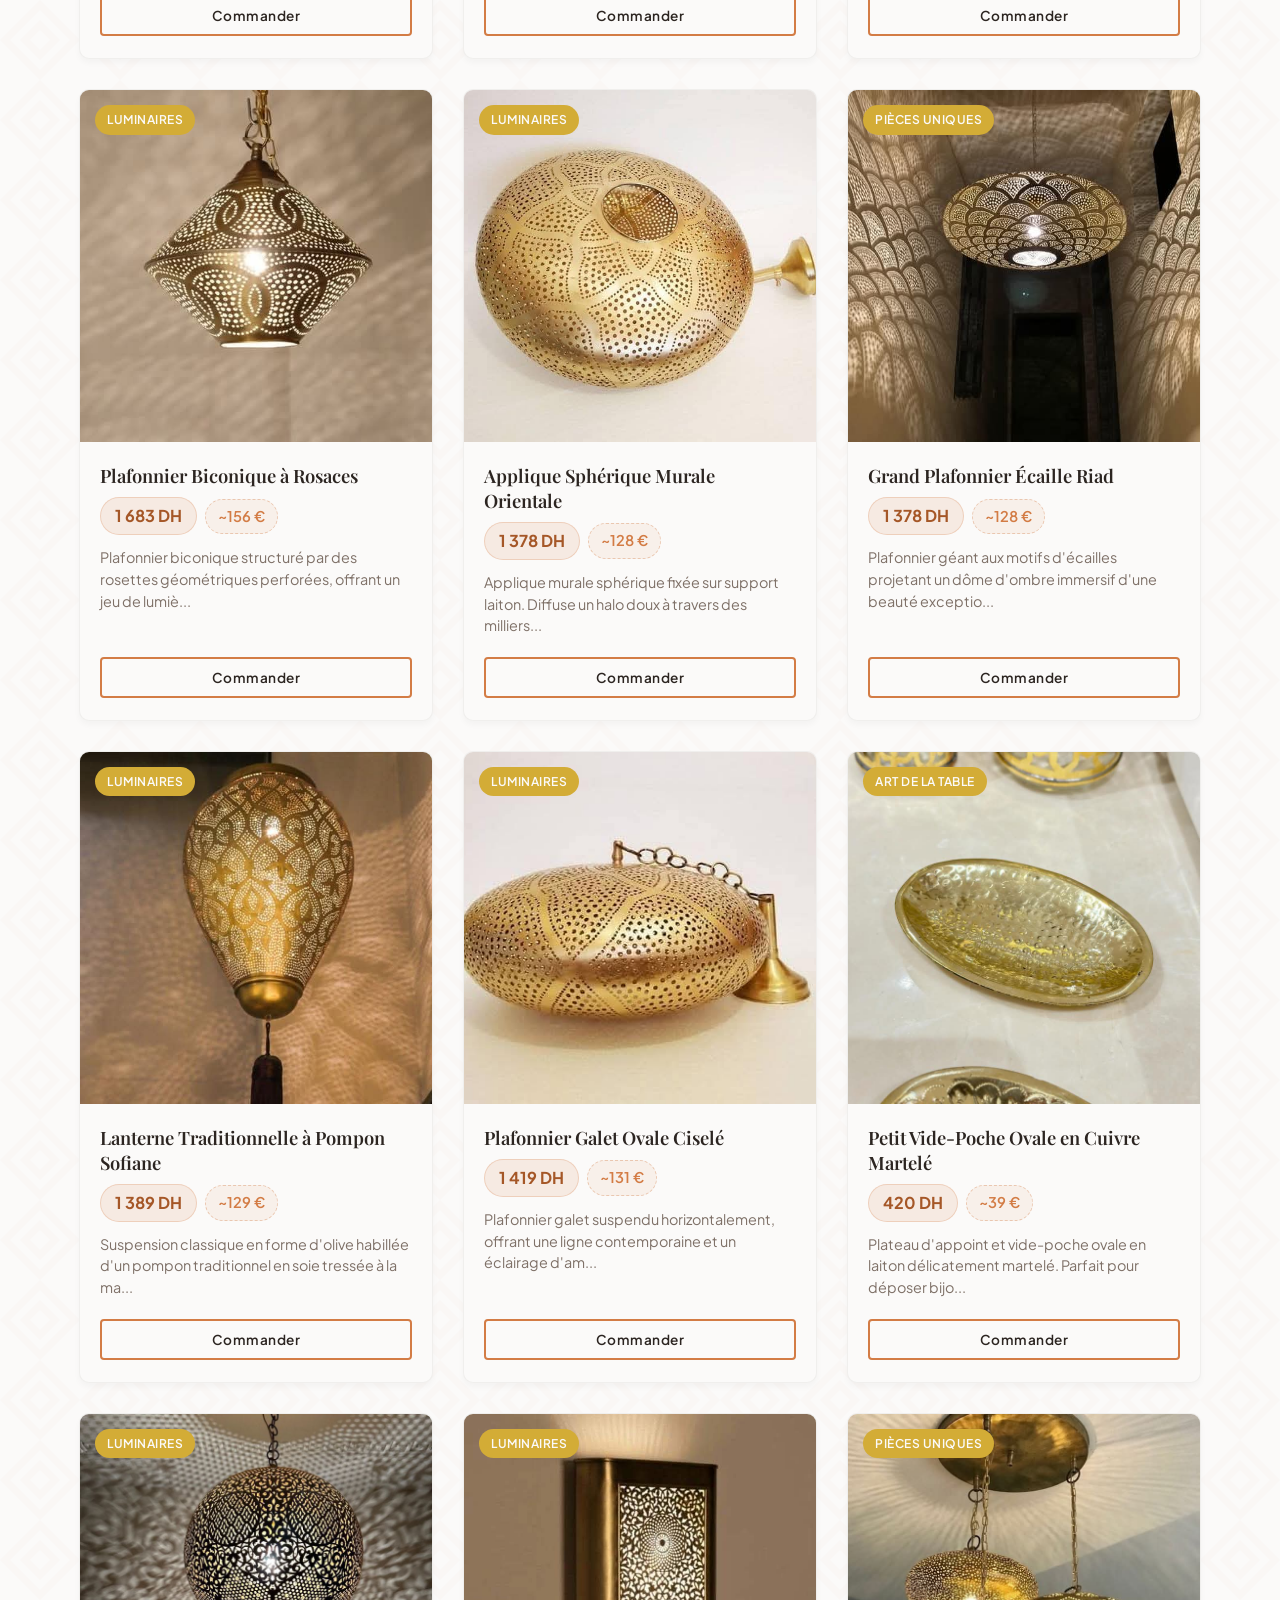
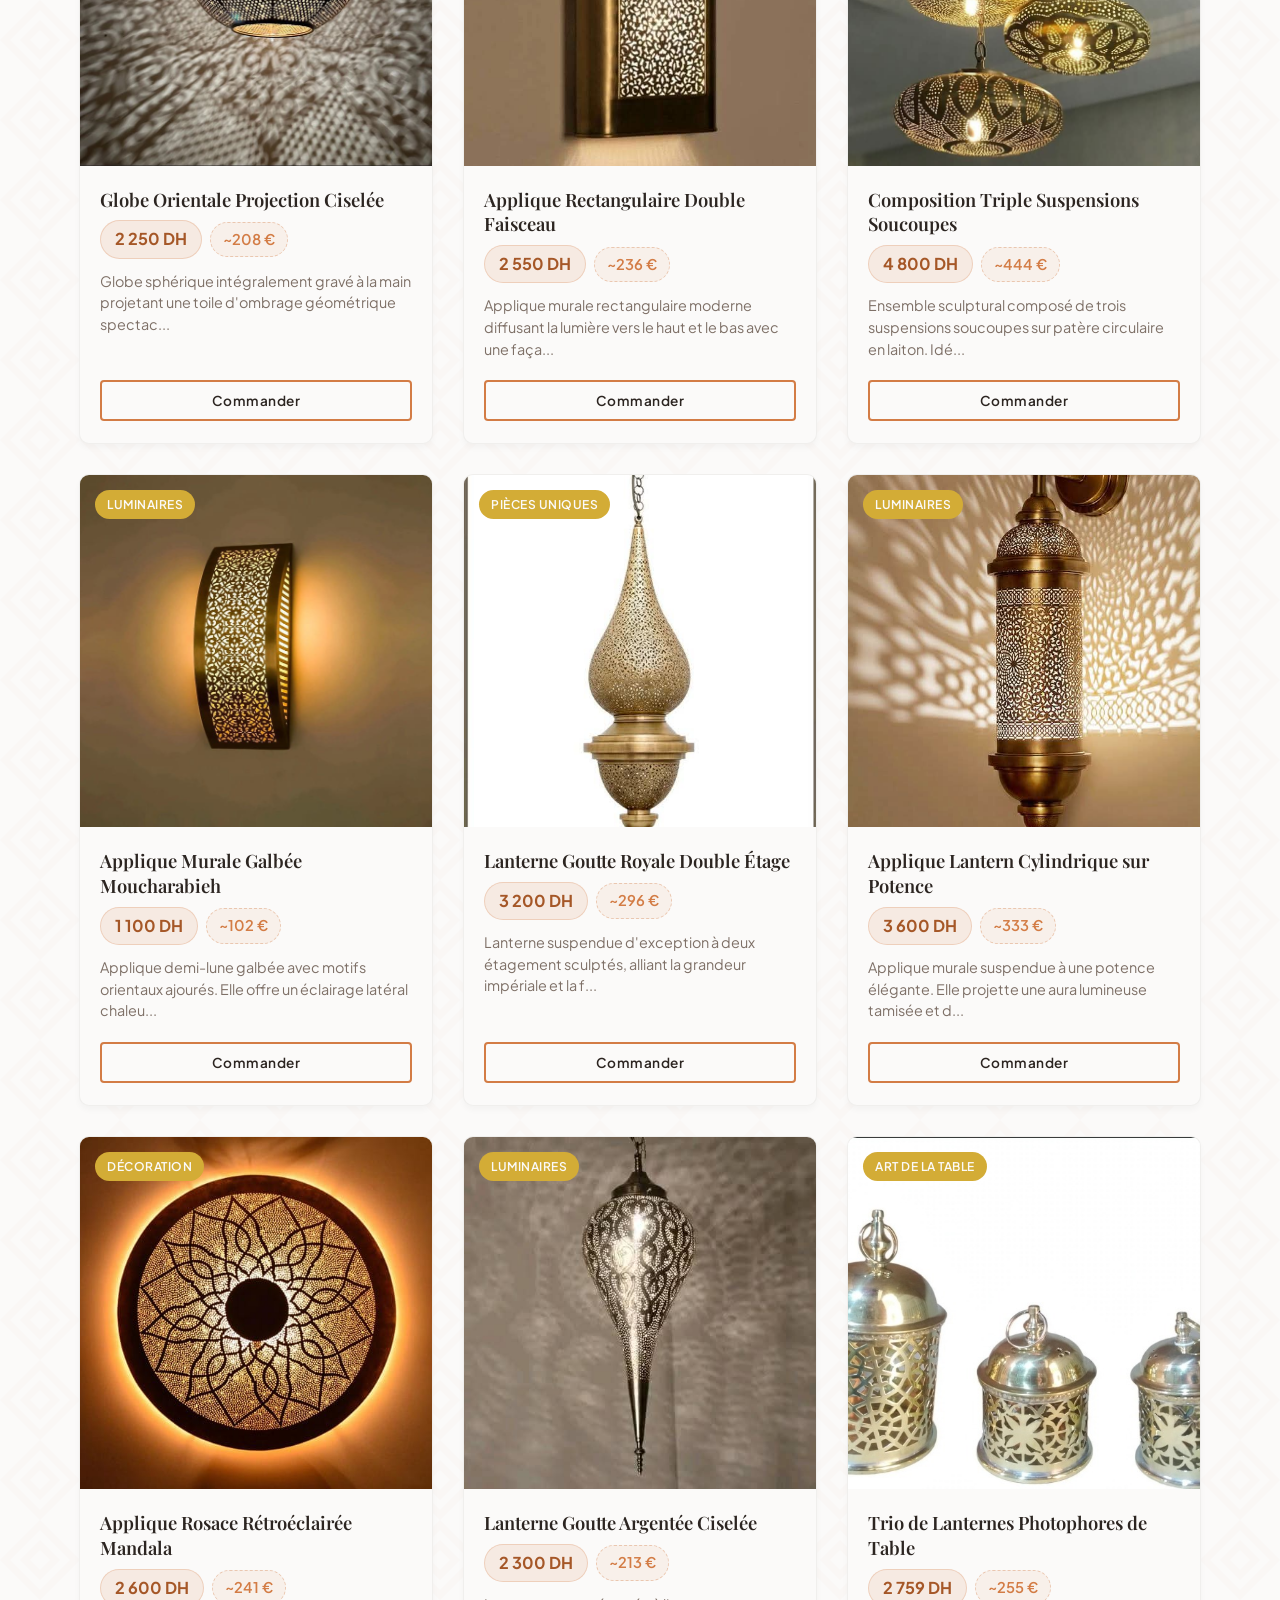
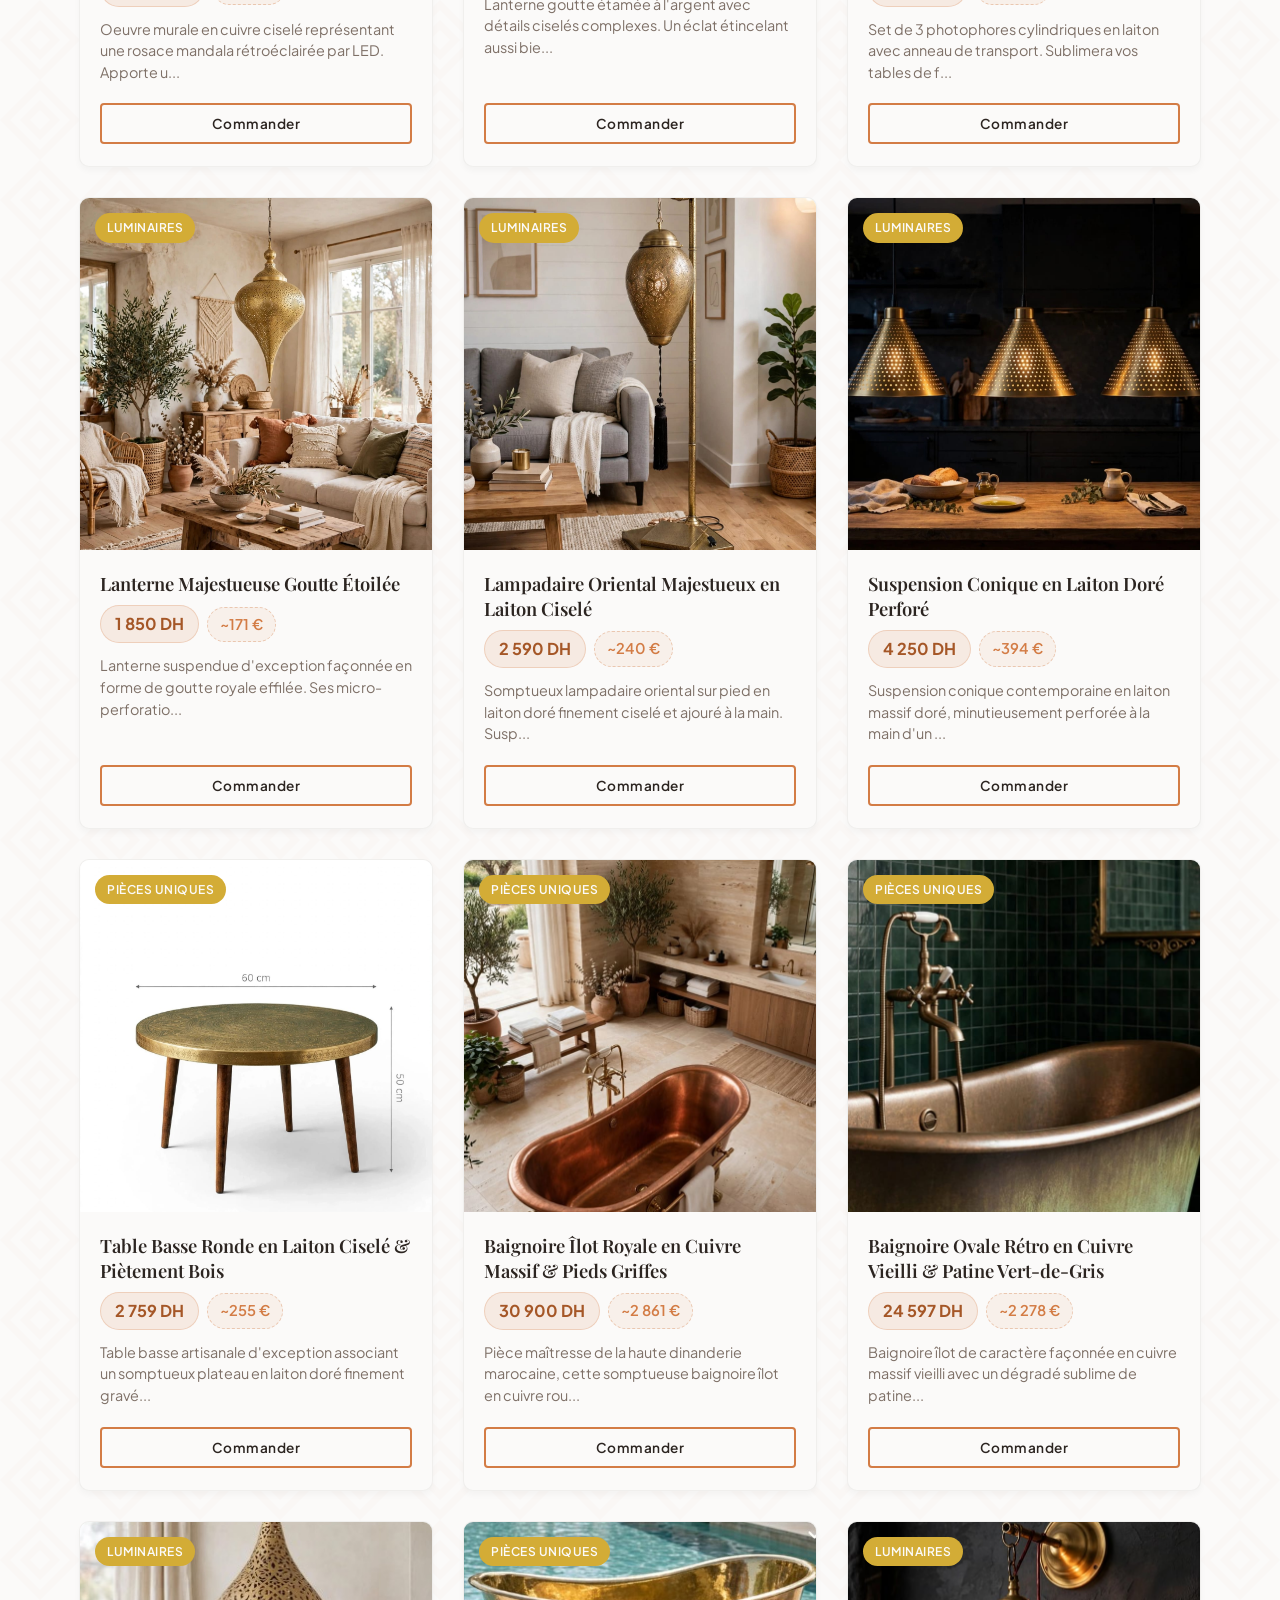
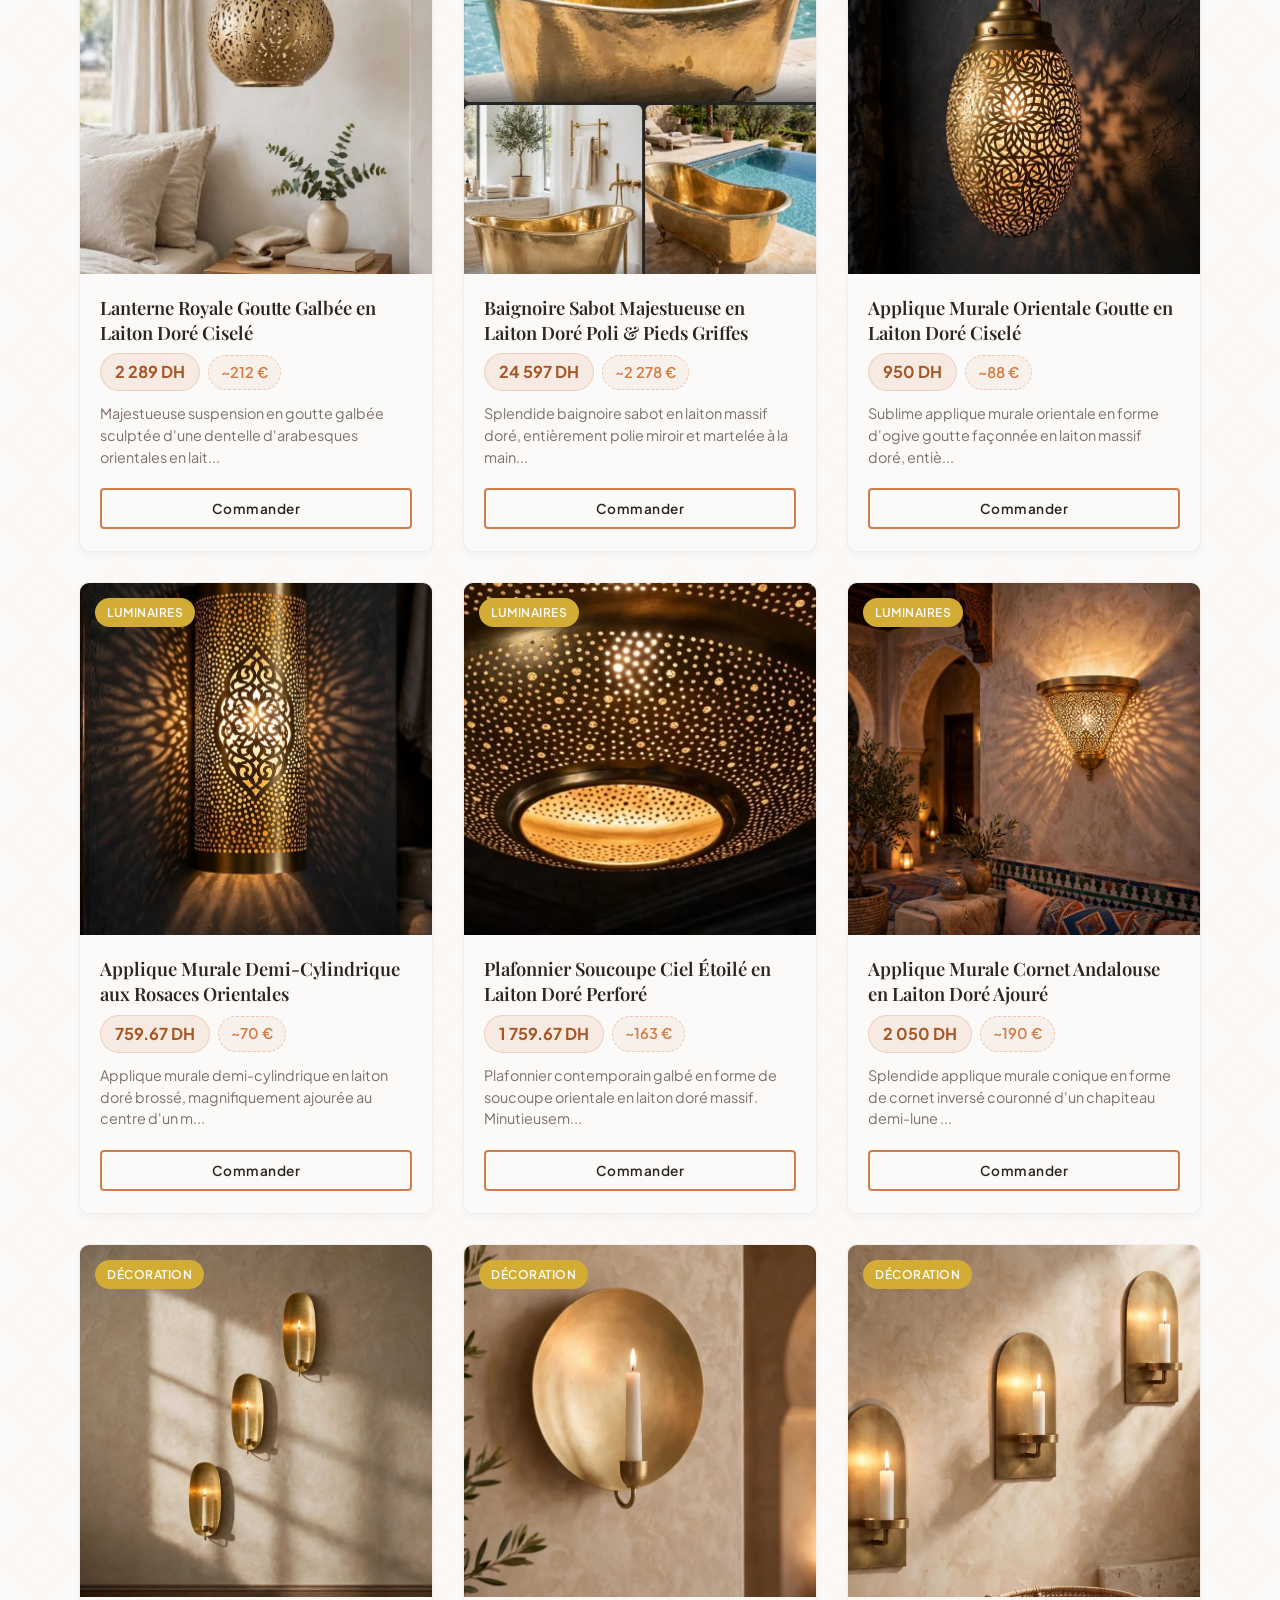
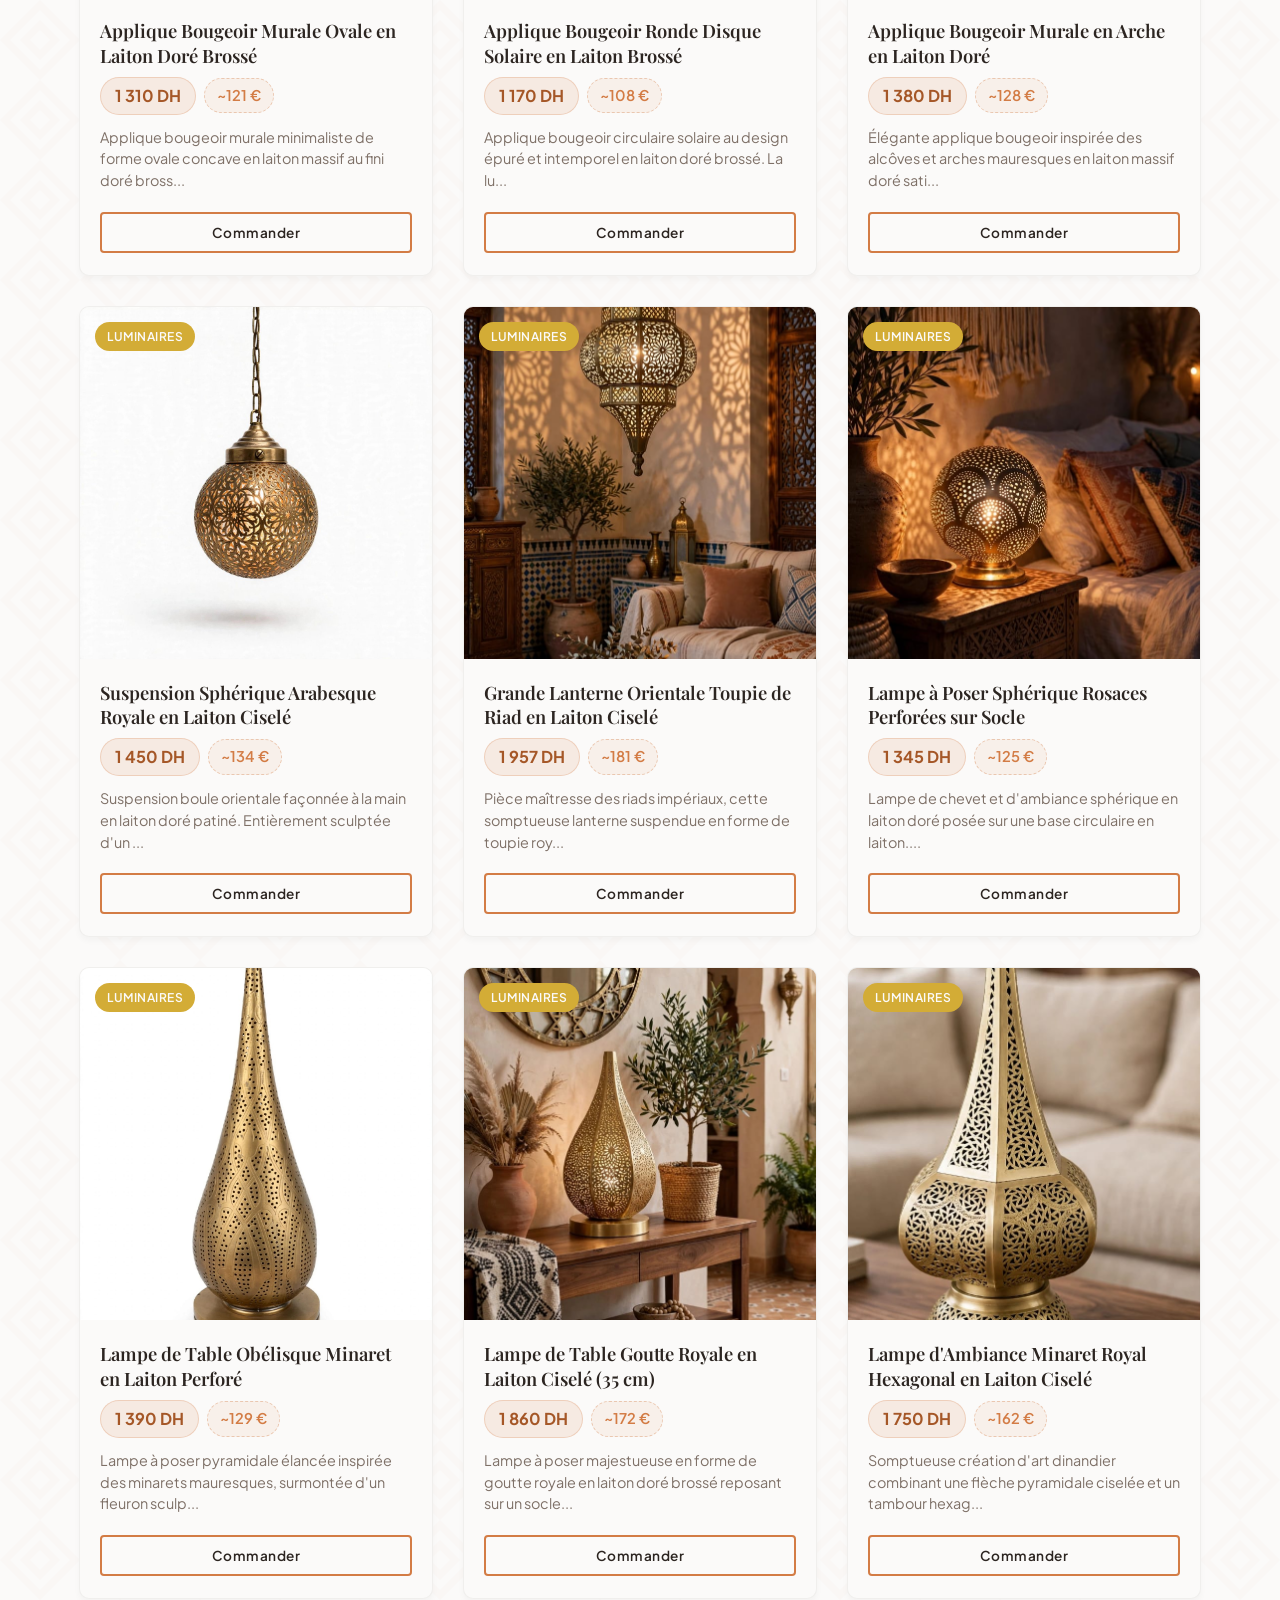
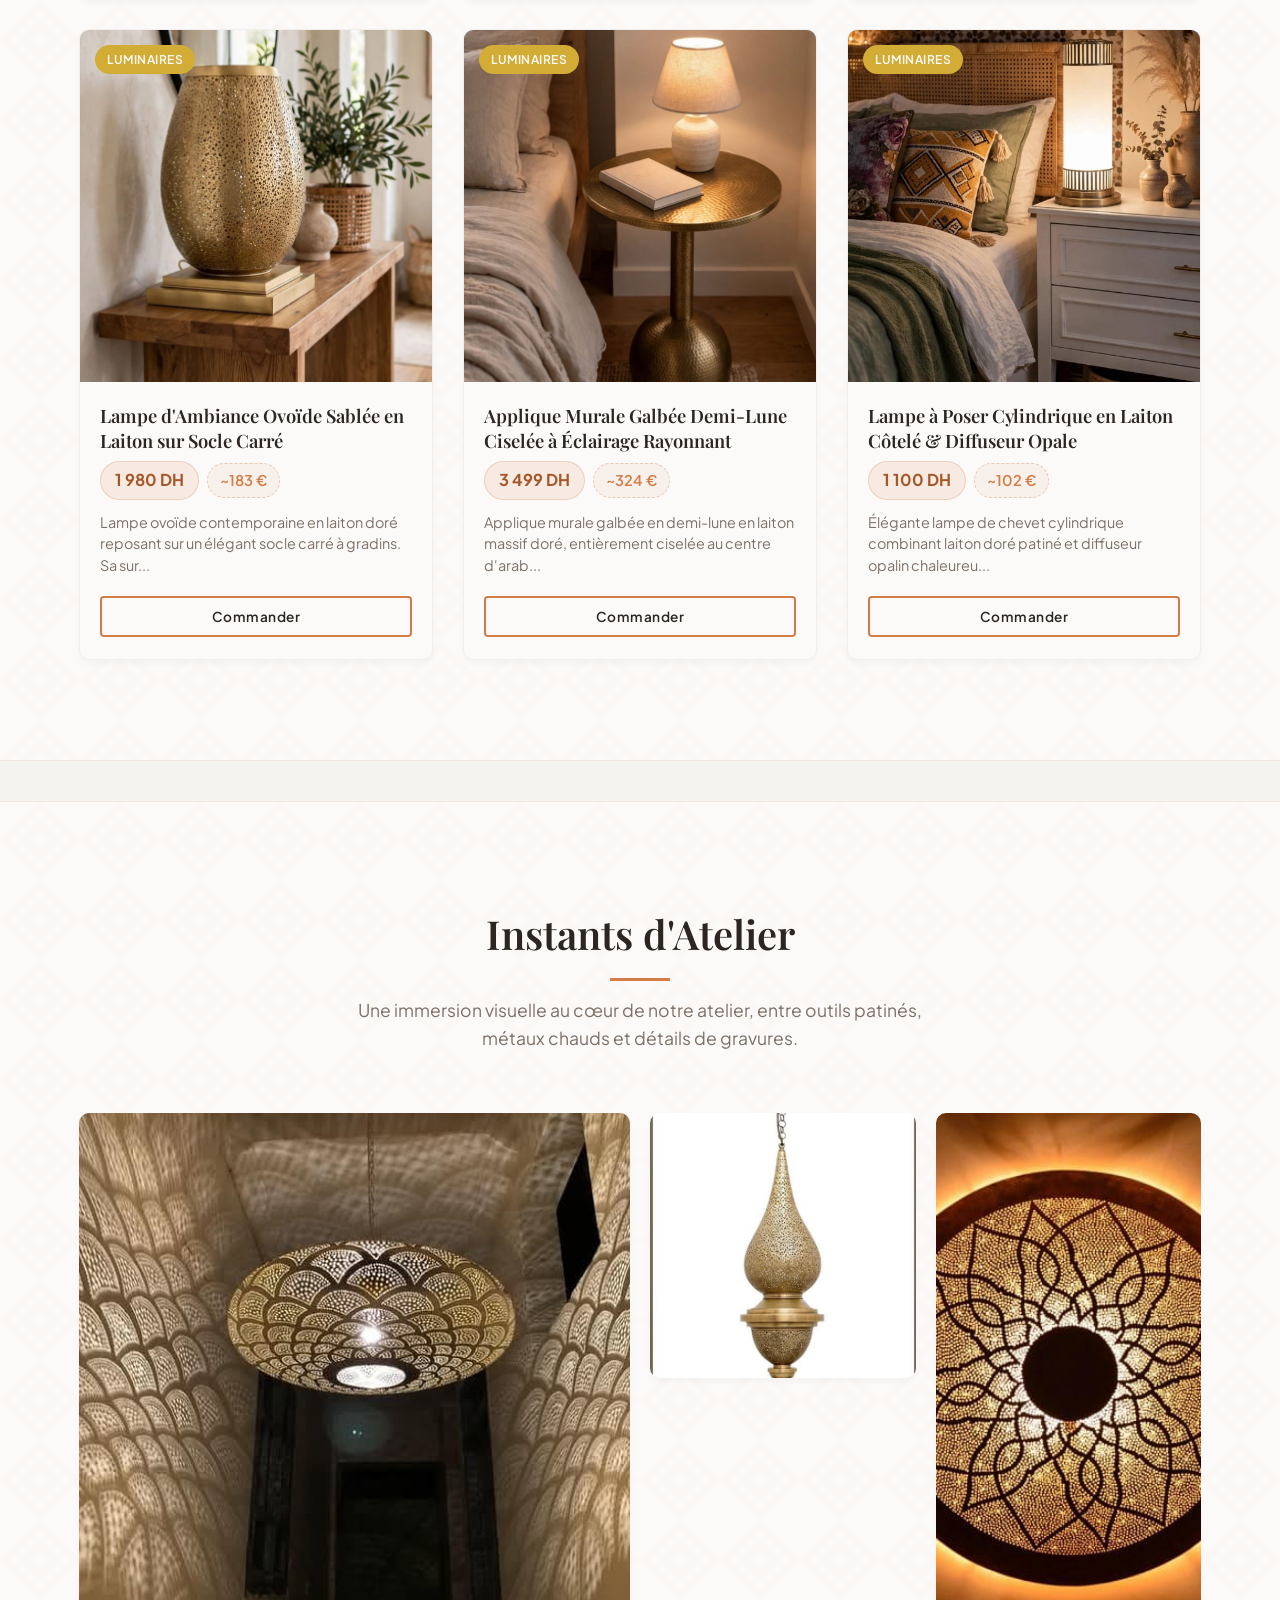
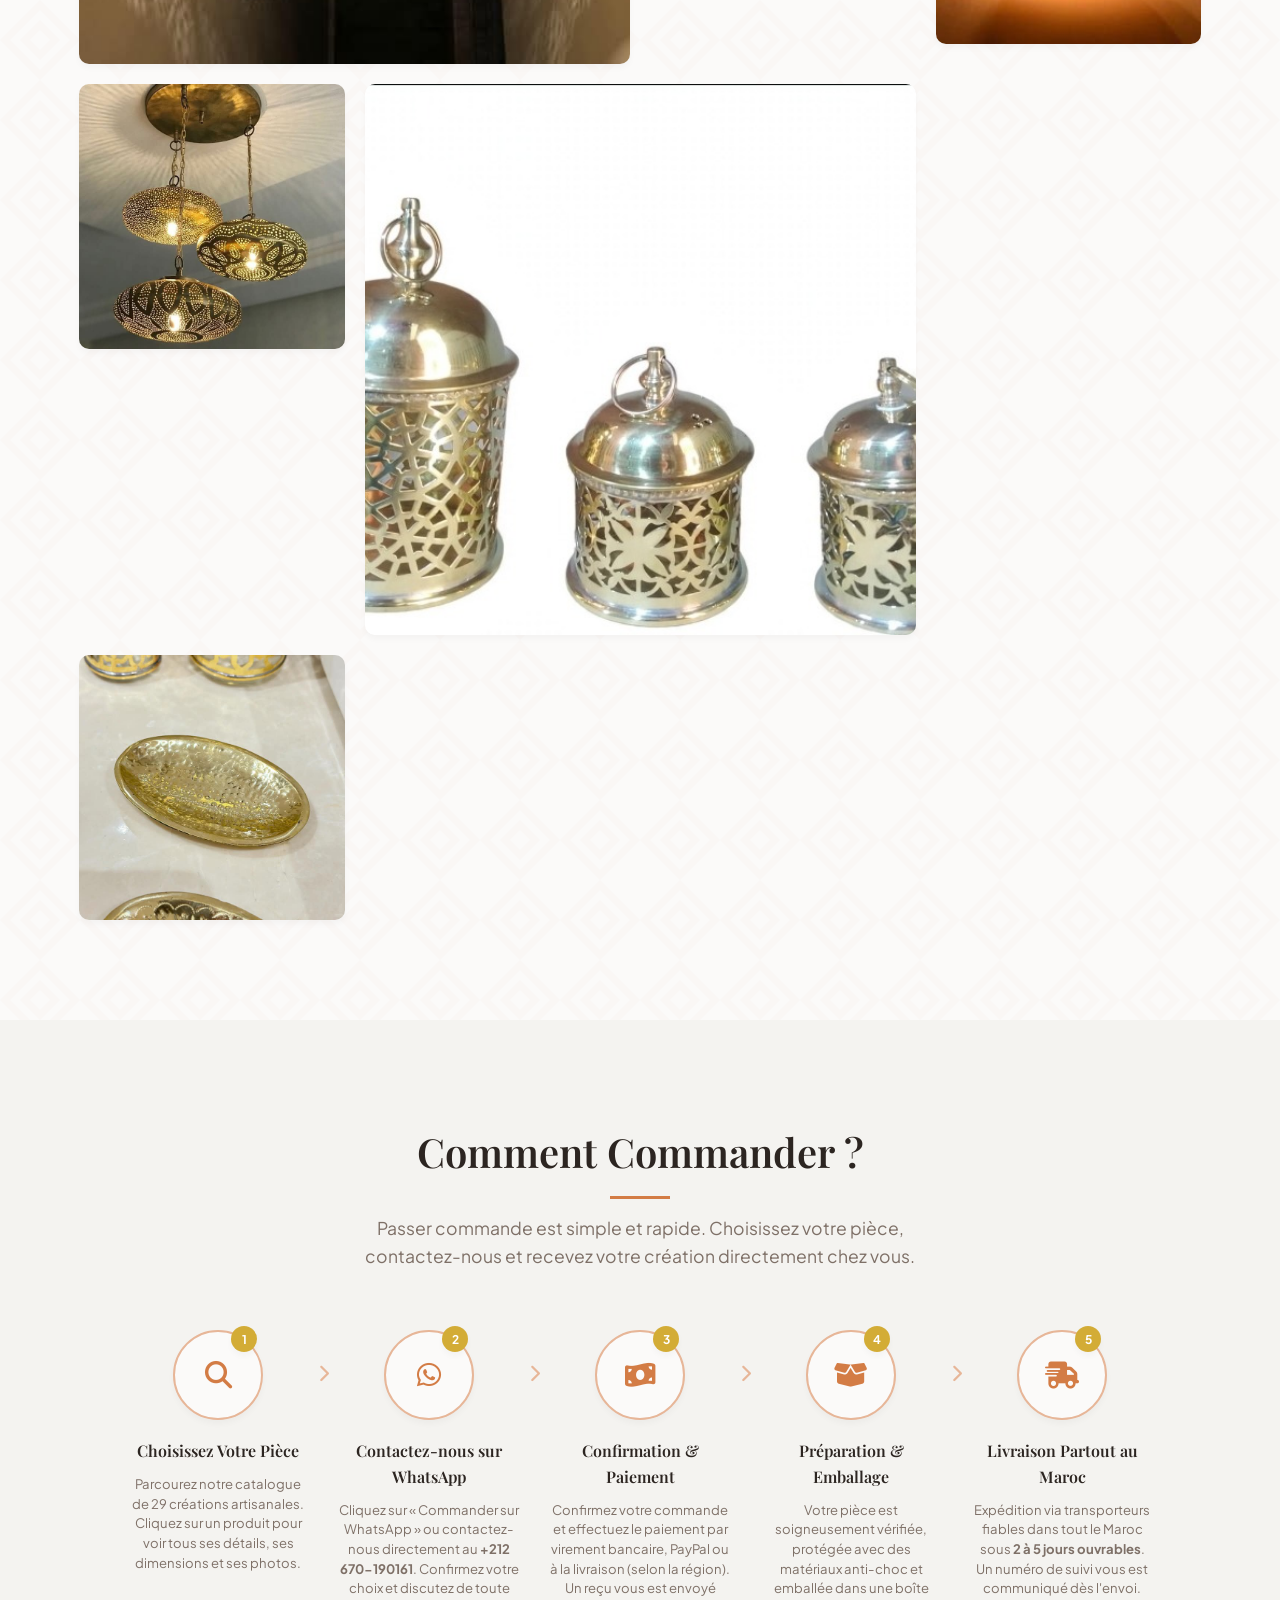
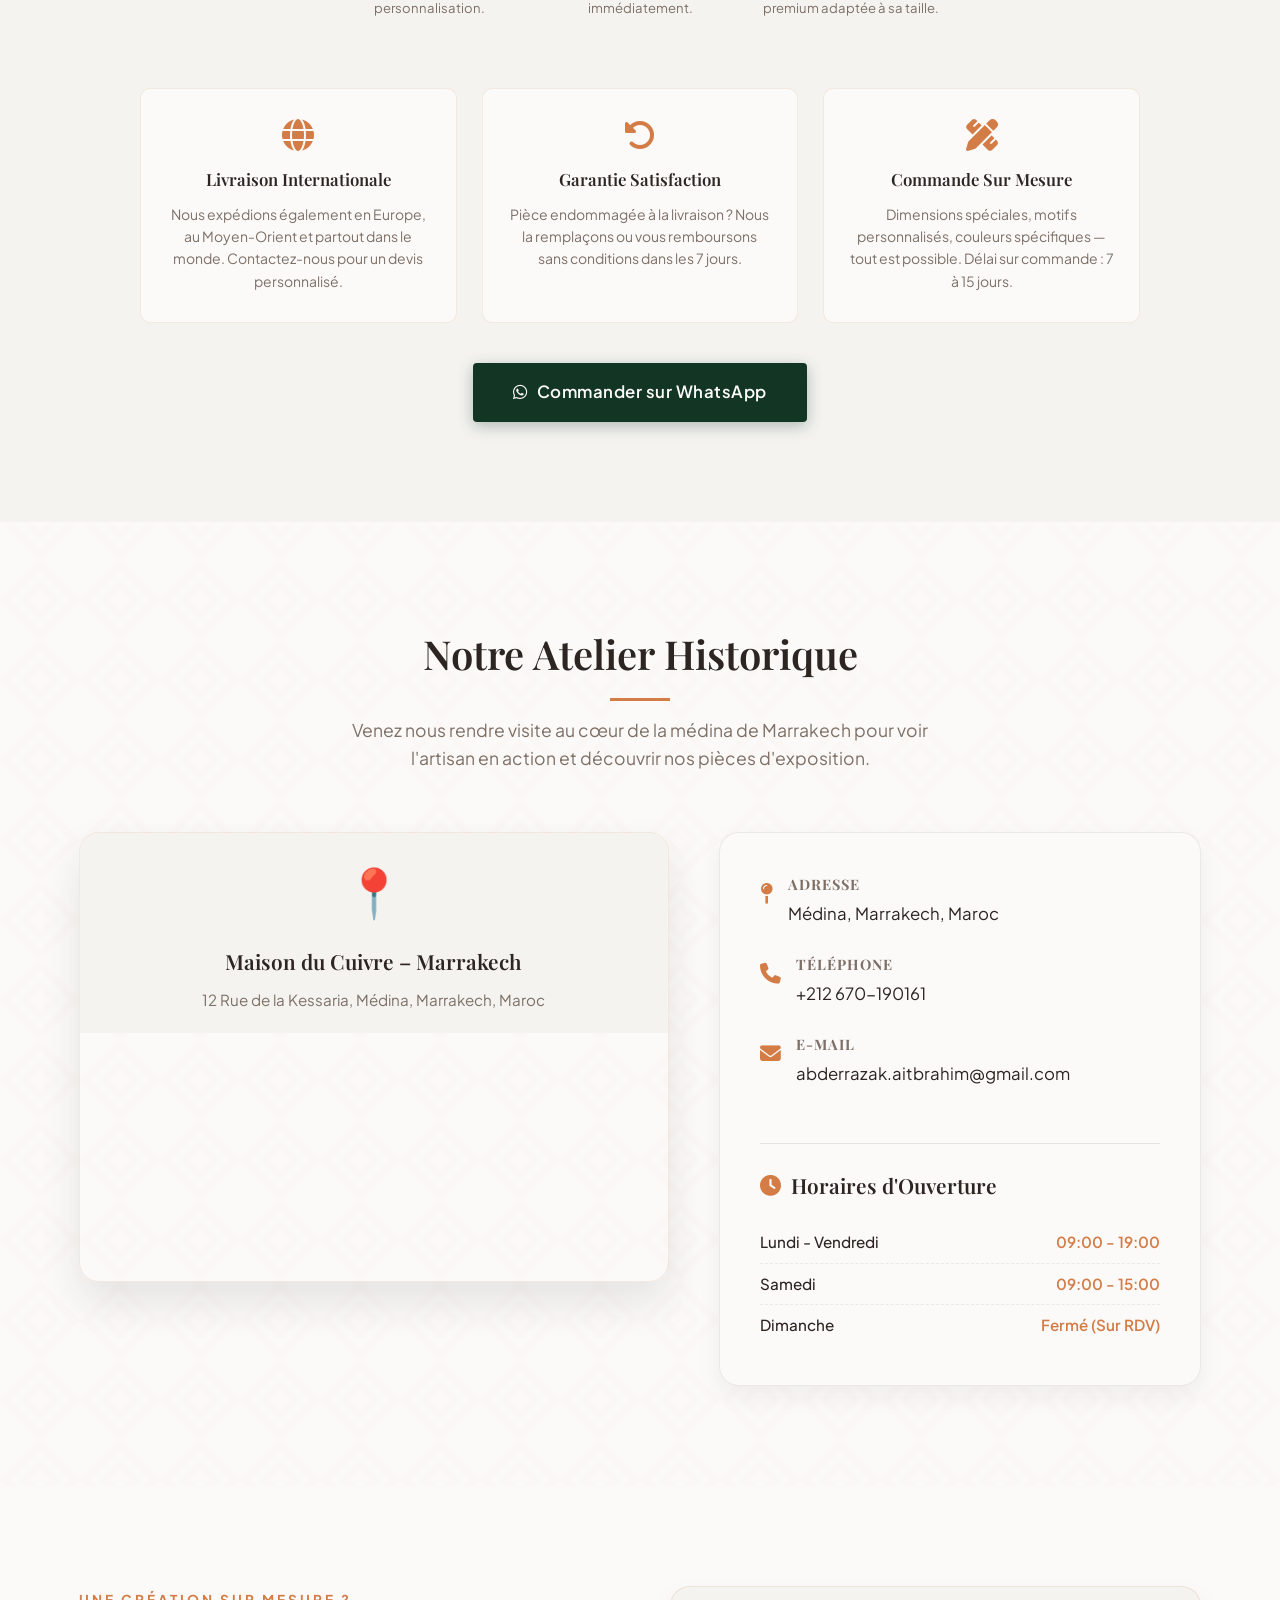
==== commit dab69de2: "Configuration domaine maisoncuivre.ma et mise a jour image principale ID 39" ====
--- a/index.html
+++ b/index.html
@@ -5,13 +5,27 @@
     <meta charset="UTF-8">
     <meta name="viewport" content="width=device-width, initial-scale=1.0">
     <title>Maison du Cuivre – Marrakech</title>
+    <link rel="canonical" href="https://maisoncuivre.ma/">
 
     <!-- Meta SEO -->
     <meta name="description"
         content="Découvrez Maison du Cuivre – Marrakech, dédié à l'artisanat traditionnel marocain du cuivre. Des lanternes, théières et plateaux façonnés et gravés à la main à Marrakech.">
     <meta name="keywords"
-        content="artisanat marocain, cuivre marocain, dinanderie, lanterne marocaine, théière marocaine, plateau cuivre, fait main, artisan Fès">
+        content="artisanat marocain, cuivre marocain, dinanderie, lanterne marocaine, théière marocaine, plateau cuivre, fait main, artisan Marrakech, maison cuivre">
     <meta name="author" content="Abderrazak Ait Brahim">
+
+    <!-- Open Graph / Facebook / WhatsApp -->
+    <meta property="og:type" content="website">
+    <meta property="og:url" content="https://maisoncuivre.ma/">
+    <meta property="og:title" content="Maison du Cuivre – Marrakech">
+    <meta property="og:description" content="Artisanat traditionnel marocain du cuivre. Luminaires et créations d'exception façonnés à la main à Marrakech.">
+    <meta property="og:site_name" content="Maison du Cuivre – Marrakech">
+
+    <!-- Twitter -->
+    <meta name="twitter:card" content="summary_large_image">
+    <meta name="twitter:url" content="https://maisoncuivre.ma/">
+    <meta name="twitter:title" content="Maison du Cuivre – Marrakech">
+    <meta name="twitter:description" content="Artisanat traditionnel marocain du cuivre martelé et ciselé à la main à Marrakech.">
 
     <!-- Google Fonts -->
     <link rel="preconnect" href="https://fonts.googleapis.com">
@@ -25,7 +39,7 @@
         integrity="sha256-p4NxAoJBhIIN+hmNHrzRCf9tD/miZyoHS5obTRR9BMY=" crossorigin="">
 
     <!-- Custom CSS -->
-    <link rel="stylesheet" href="styles.css?v=2.5">
+    <link rel="stylesheet" href="styles.css?v=2.6">
 
     <!-- ================================================
          GOOGLE ADSENSE
@@ -644,7 +658,7 @@
         integrity="sha256-20nQCchB9co0qIjJZRGuk2/Z9VM+kNiyxNV1lvTlZBo=" crossorigin=""></script>
 
     <!-- Custom JS -->
-    <script src="app.js?v=2.5"></script>
+    <script src="app.js?v=2.6"></script>
 </body>
 
 </html>
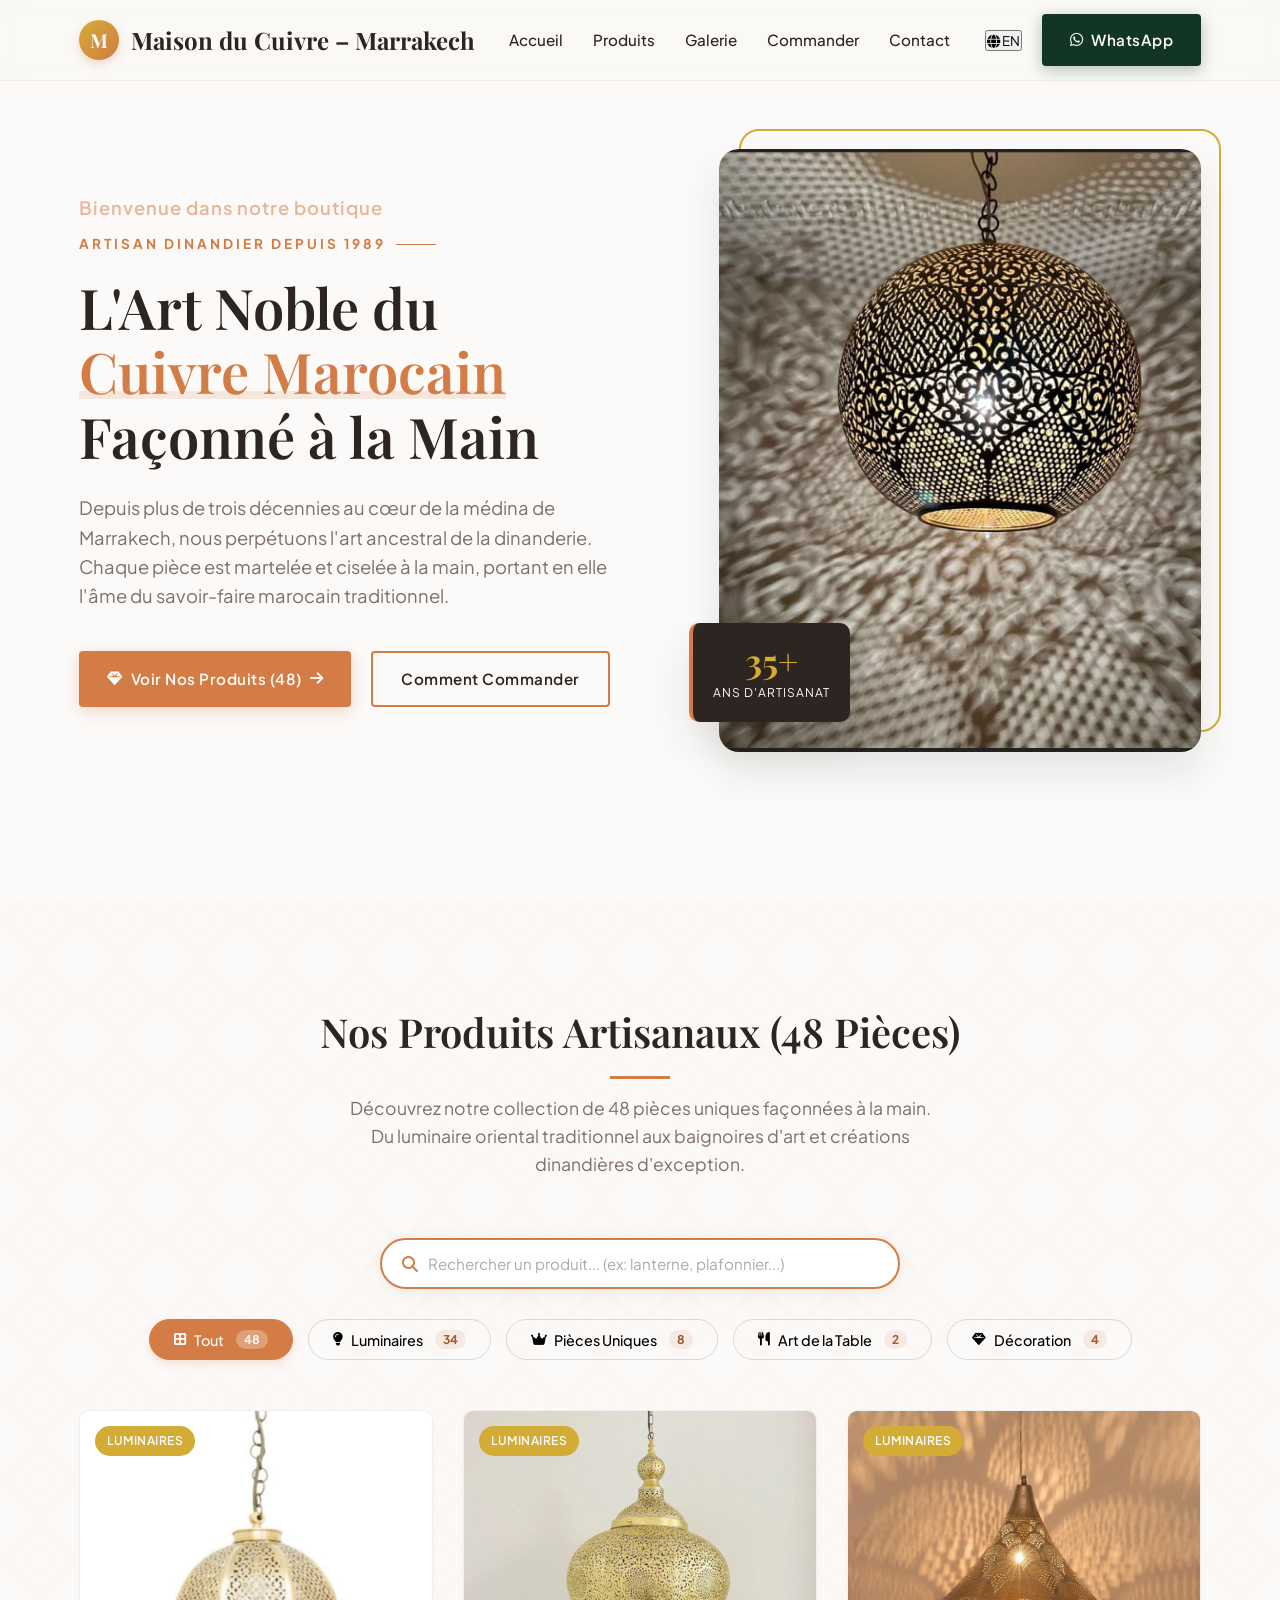
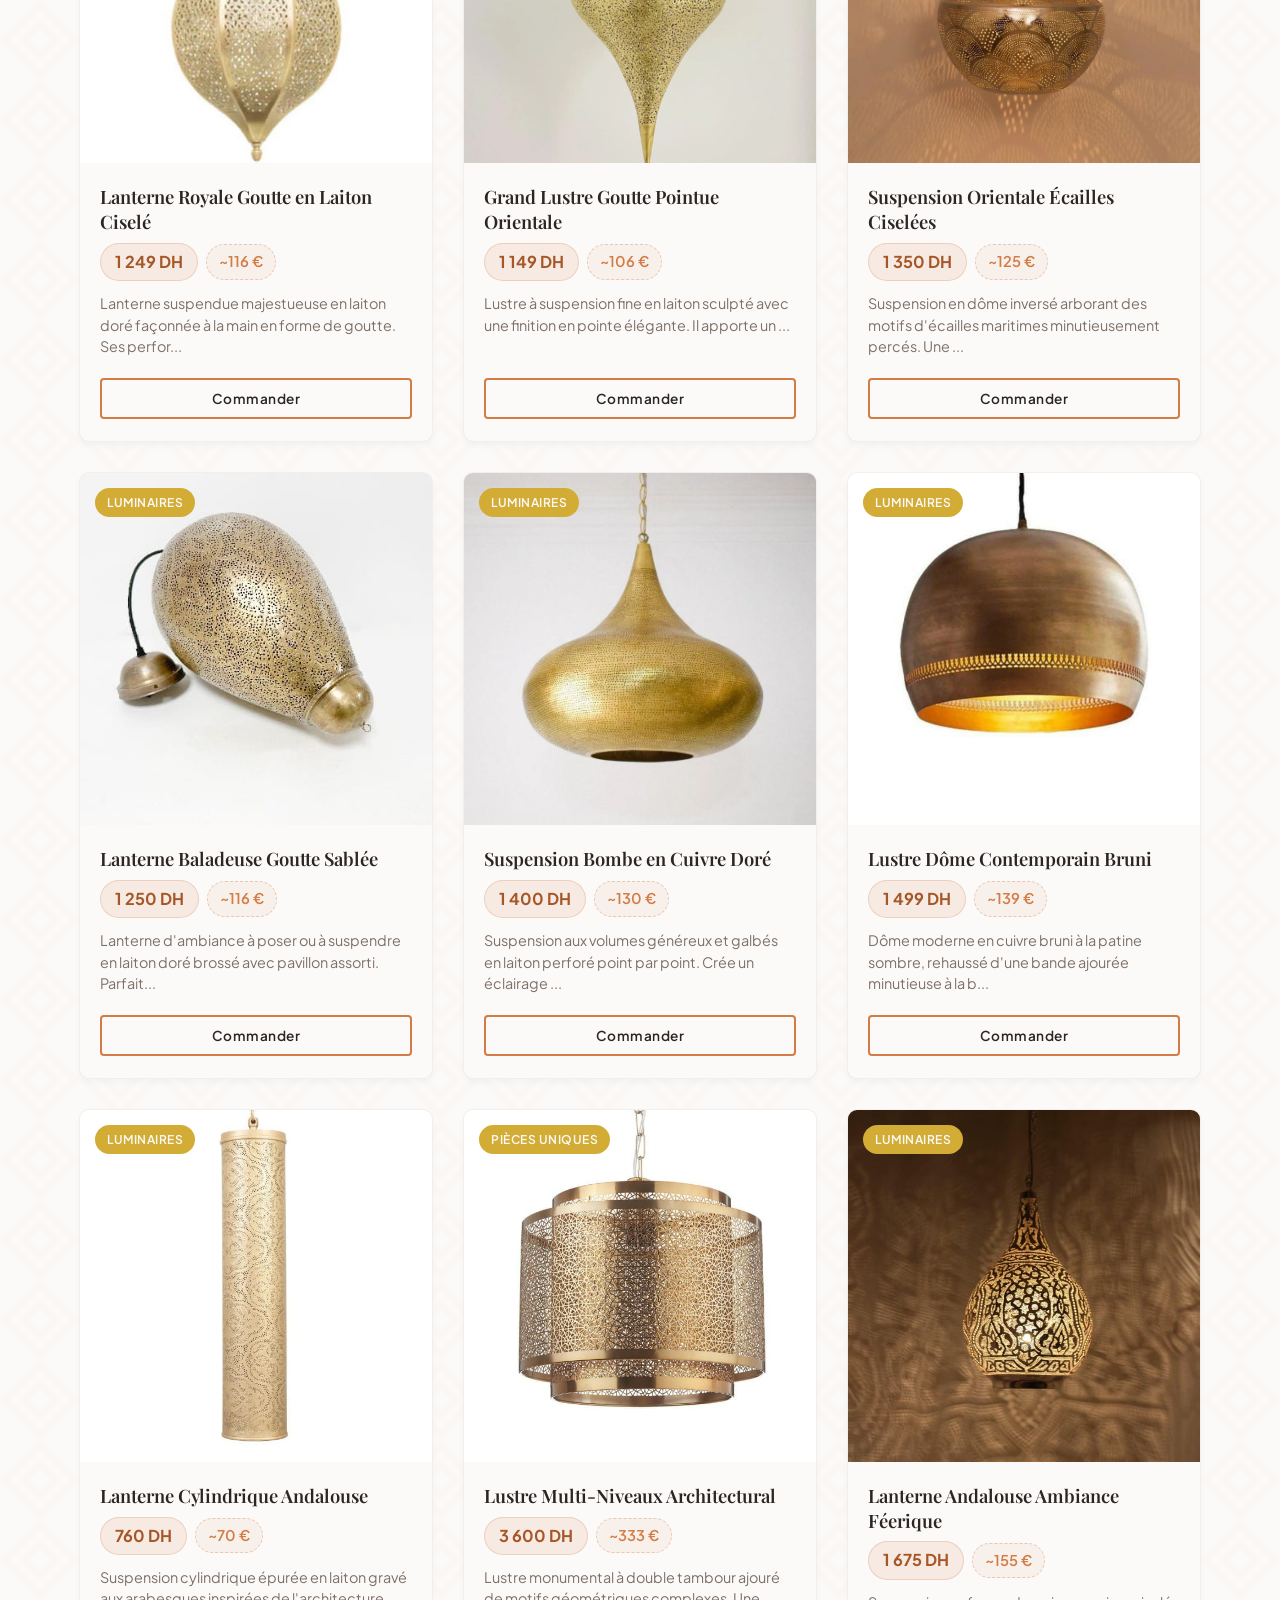
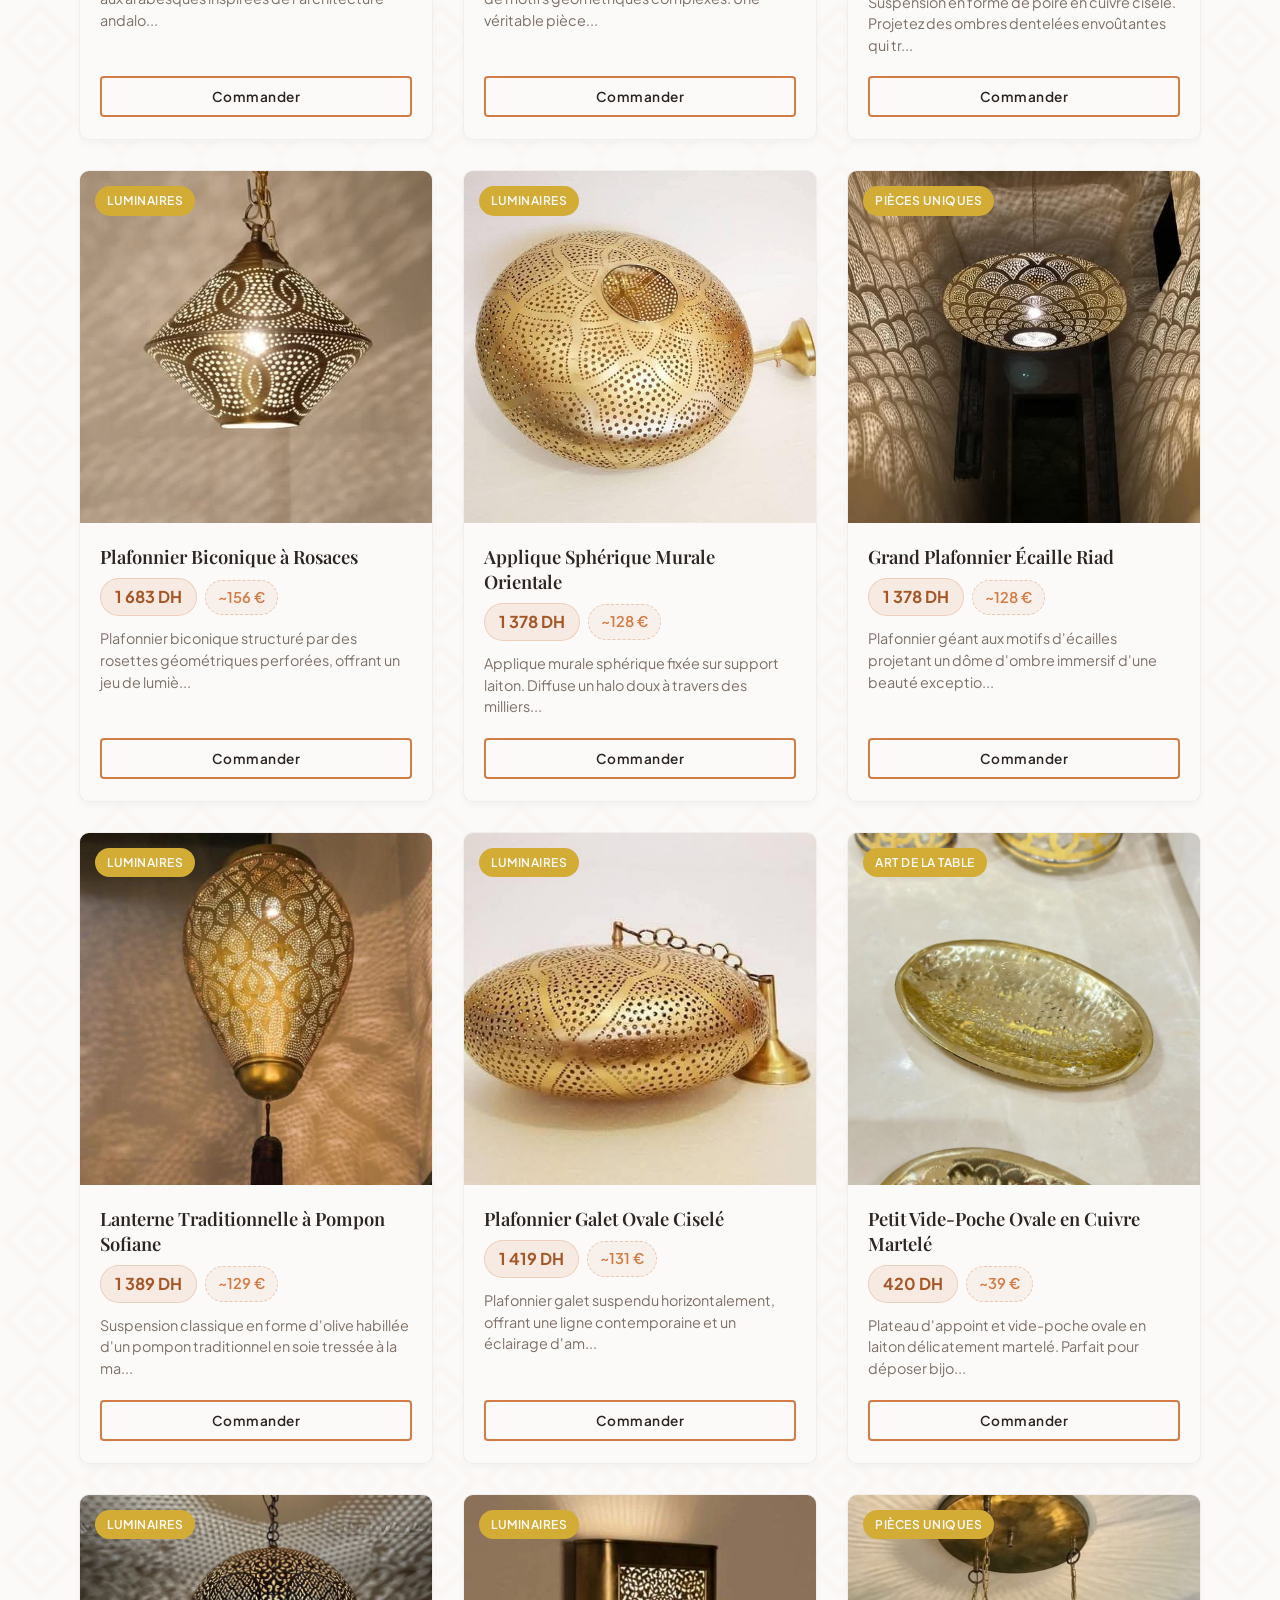
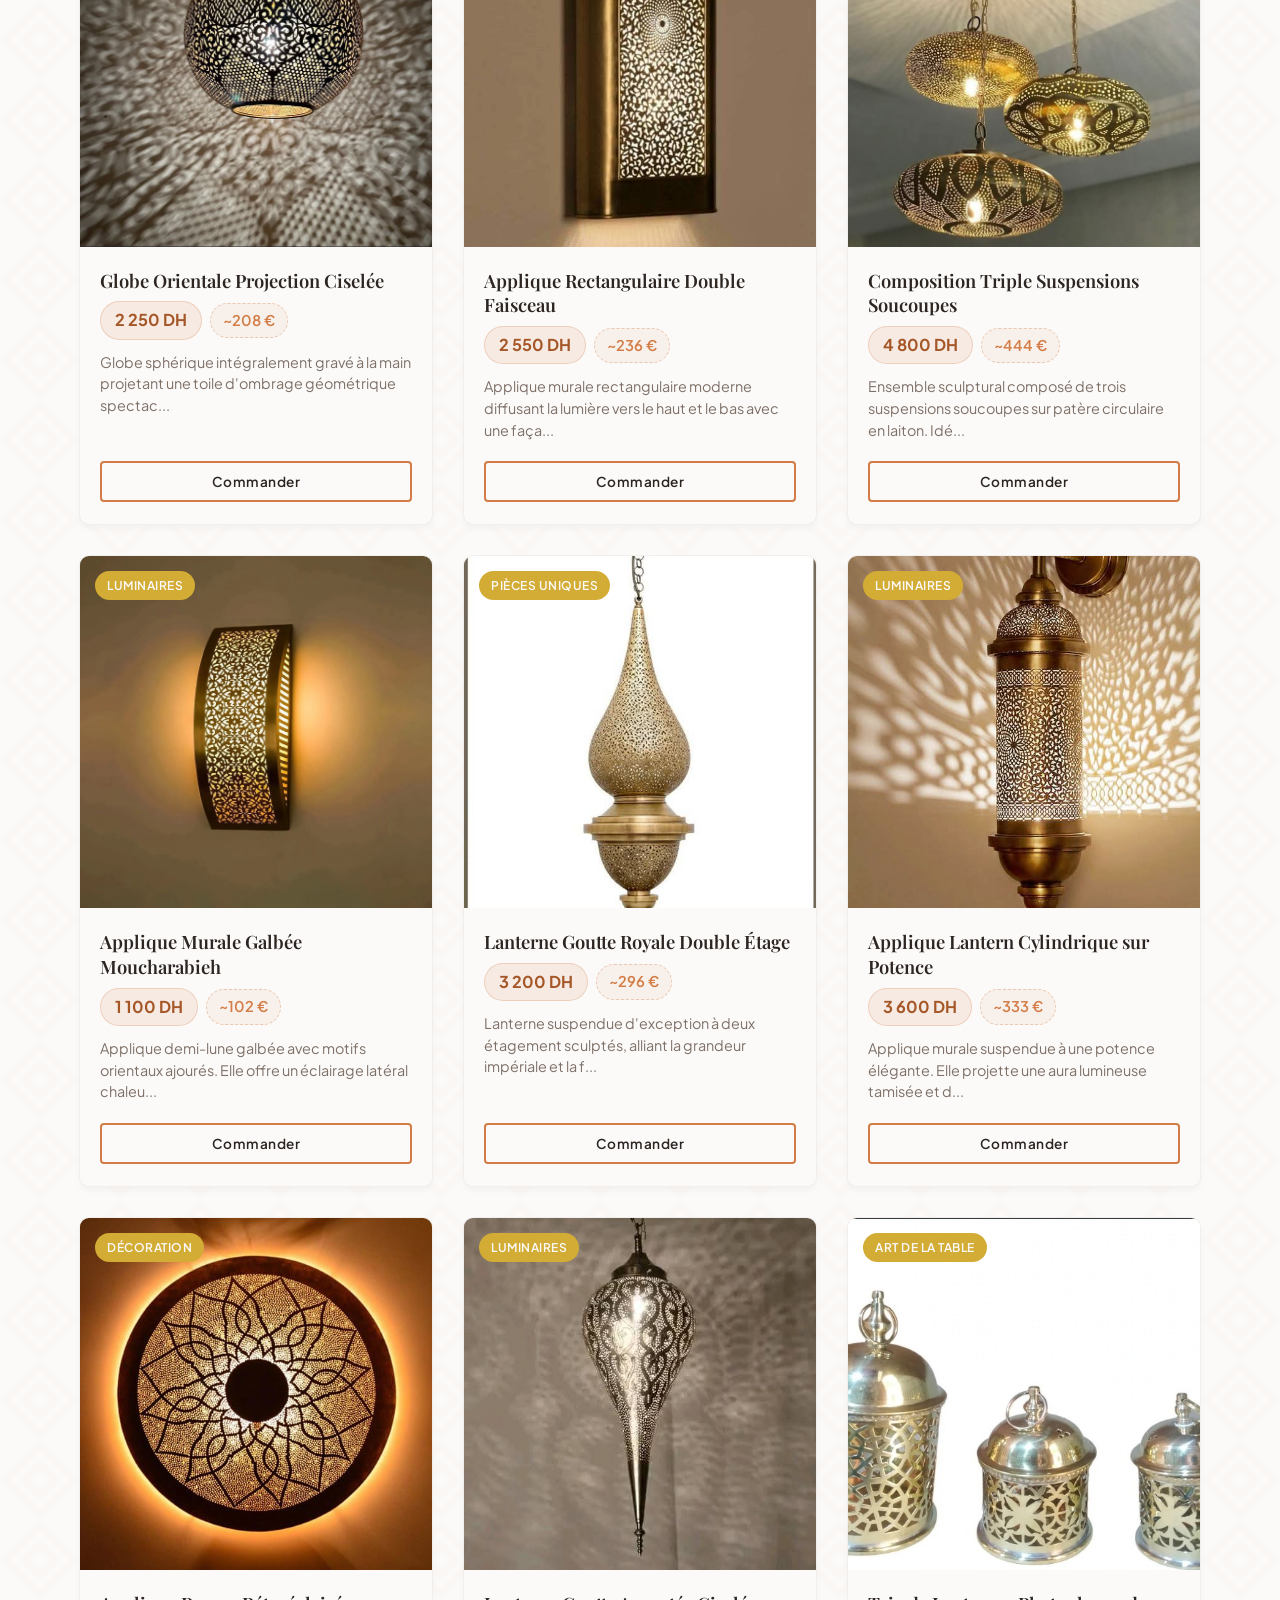
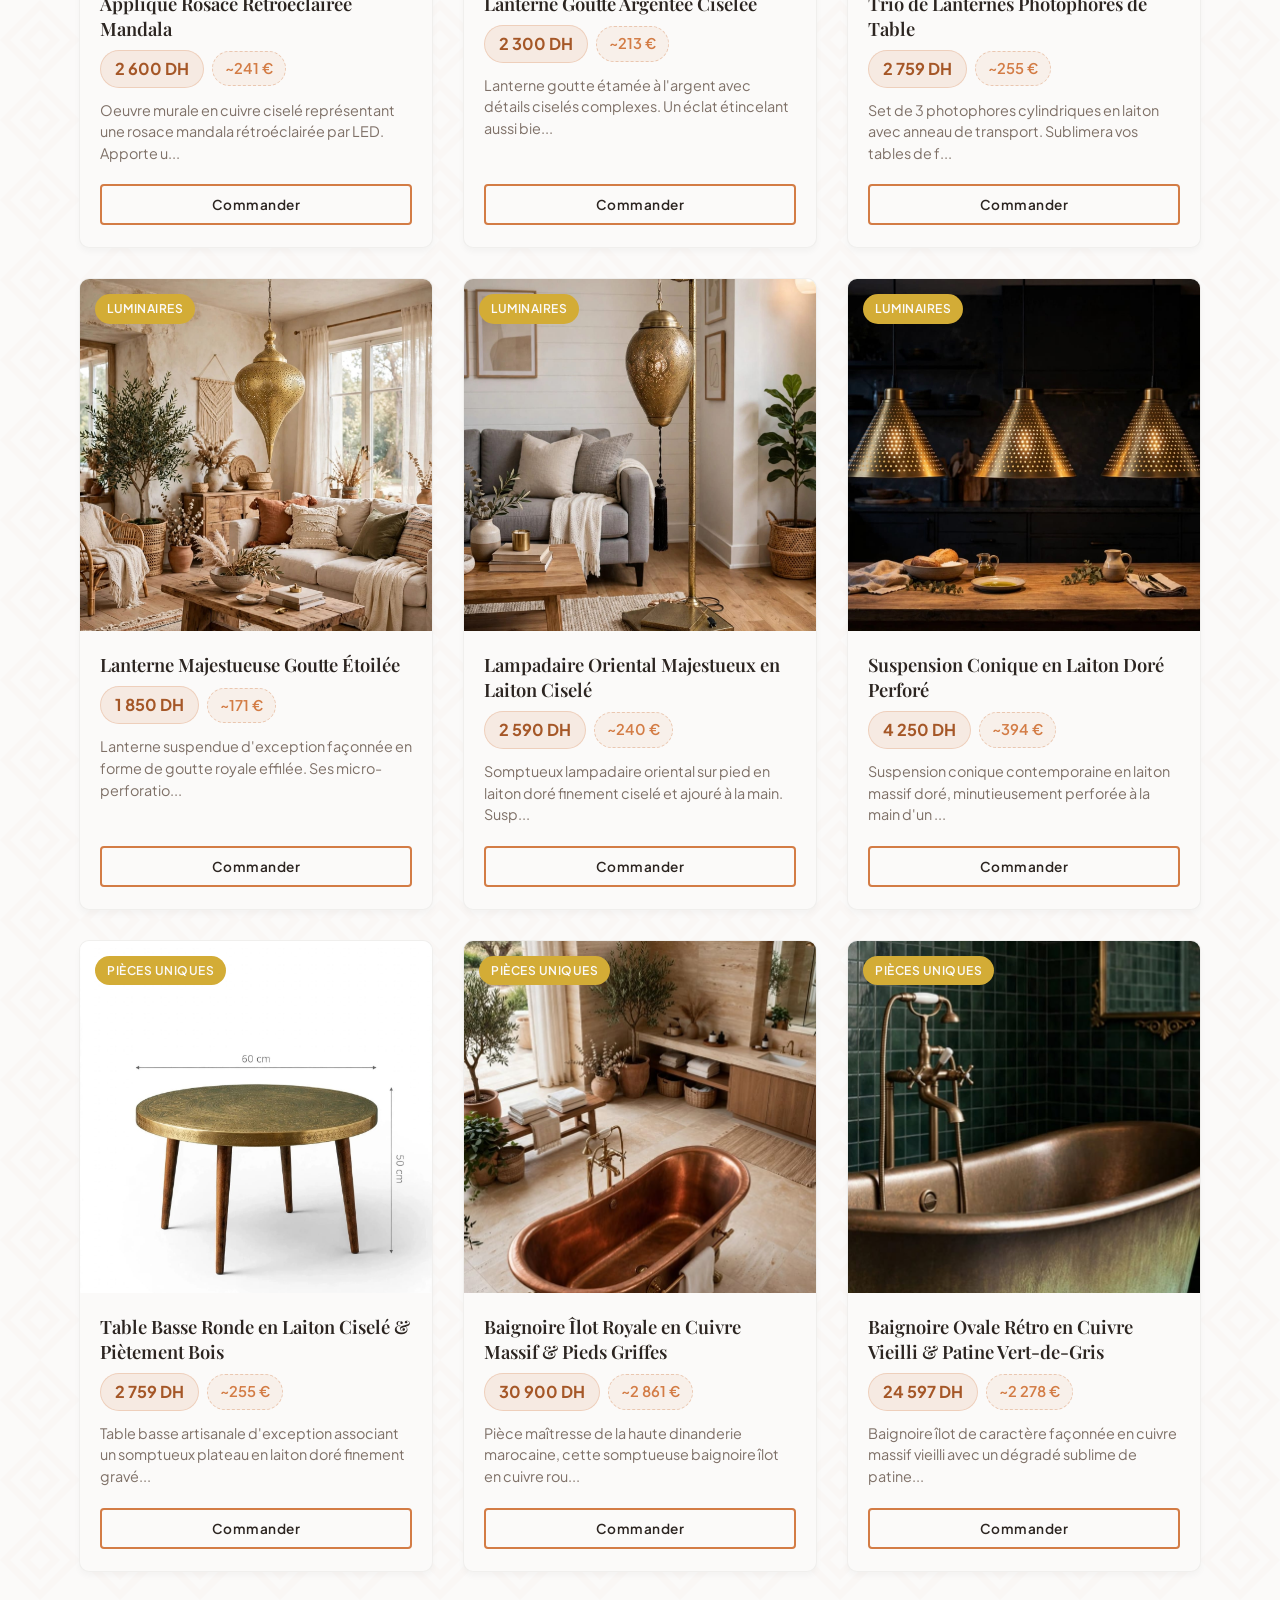
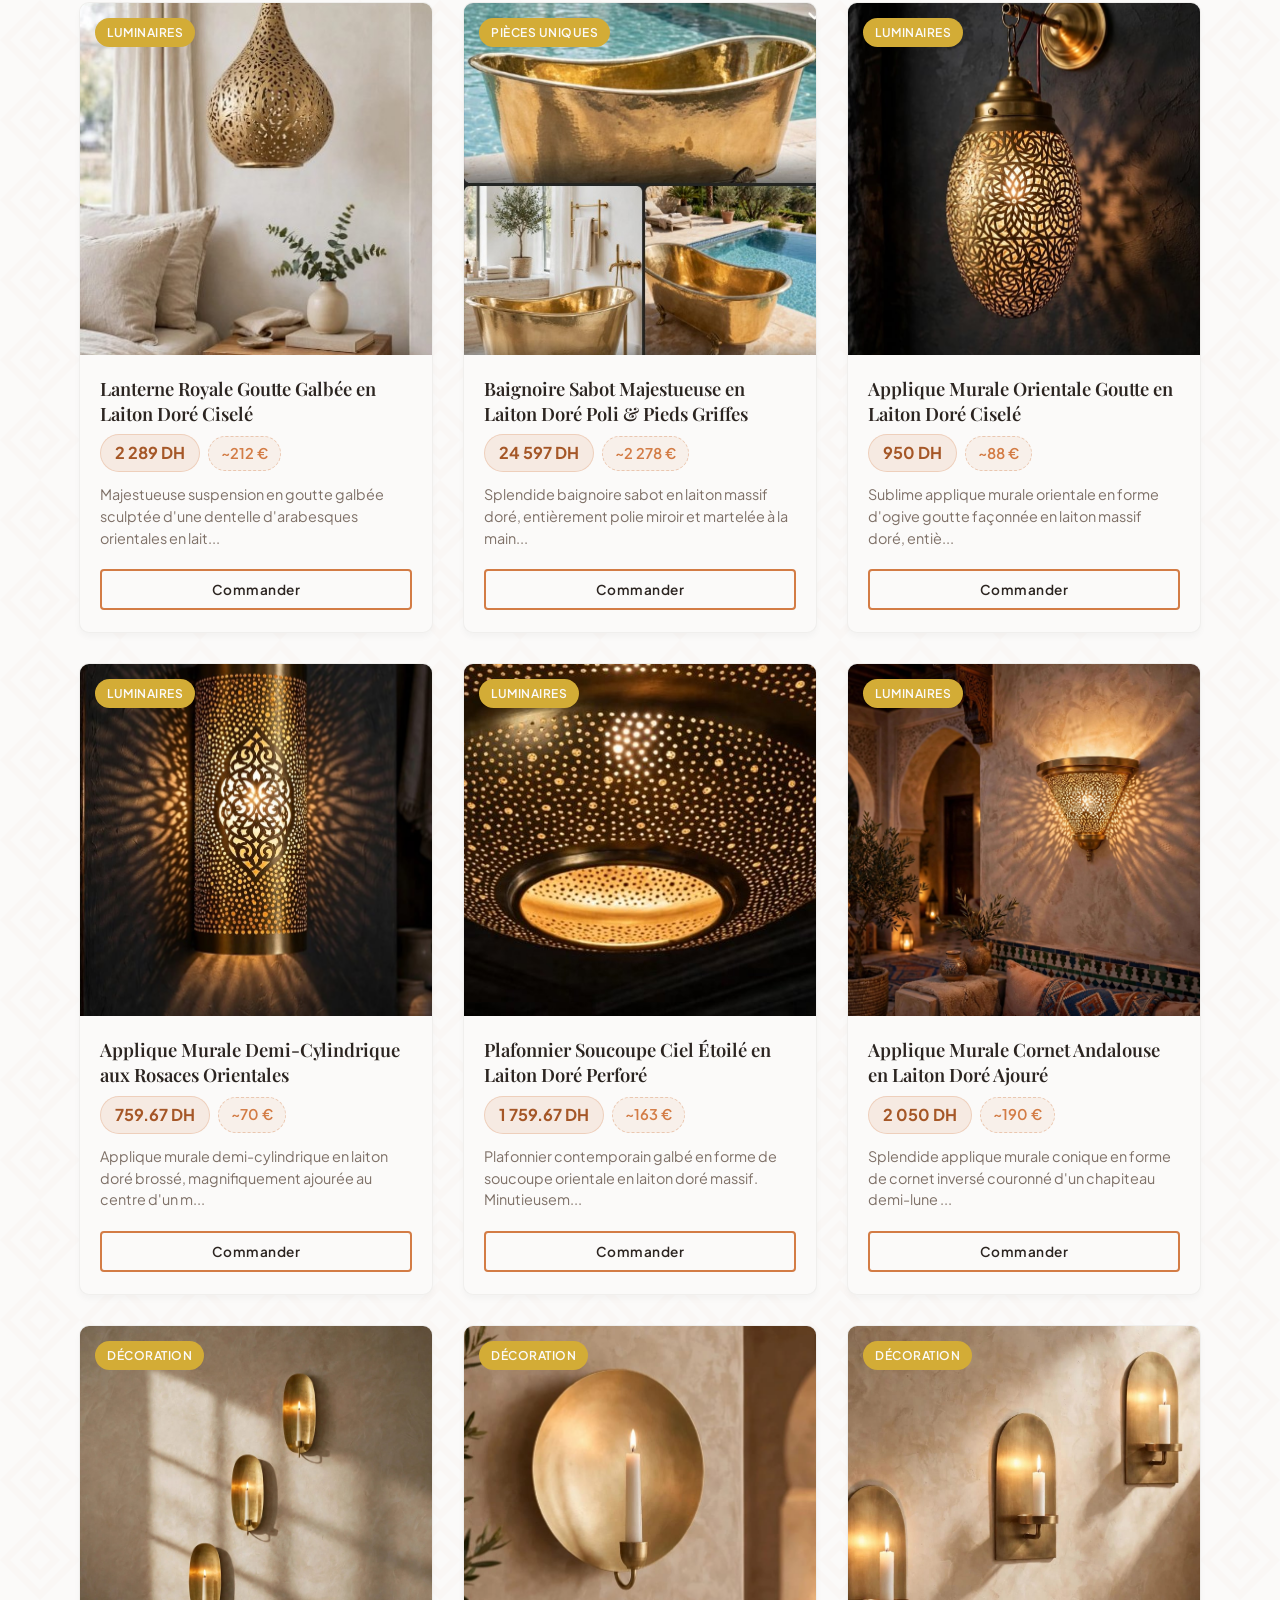
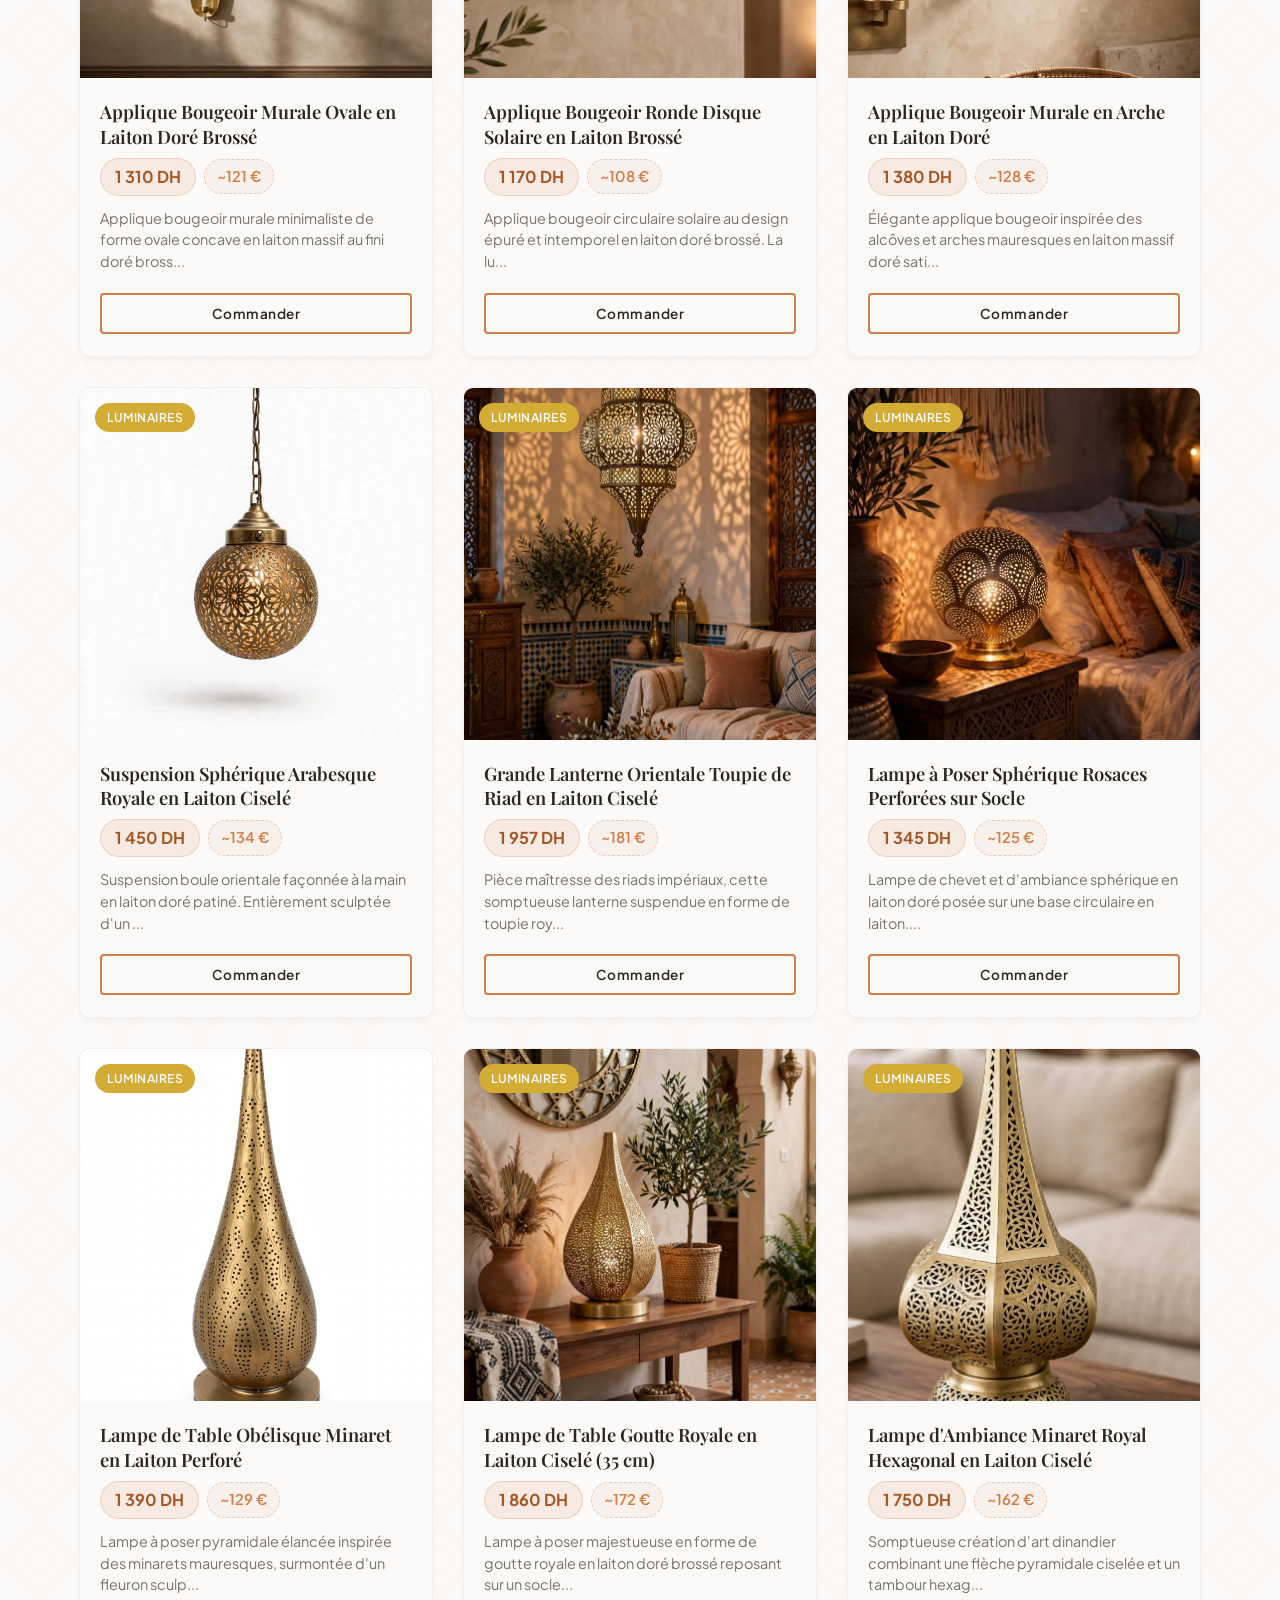
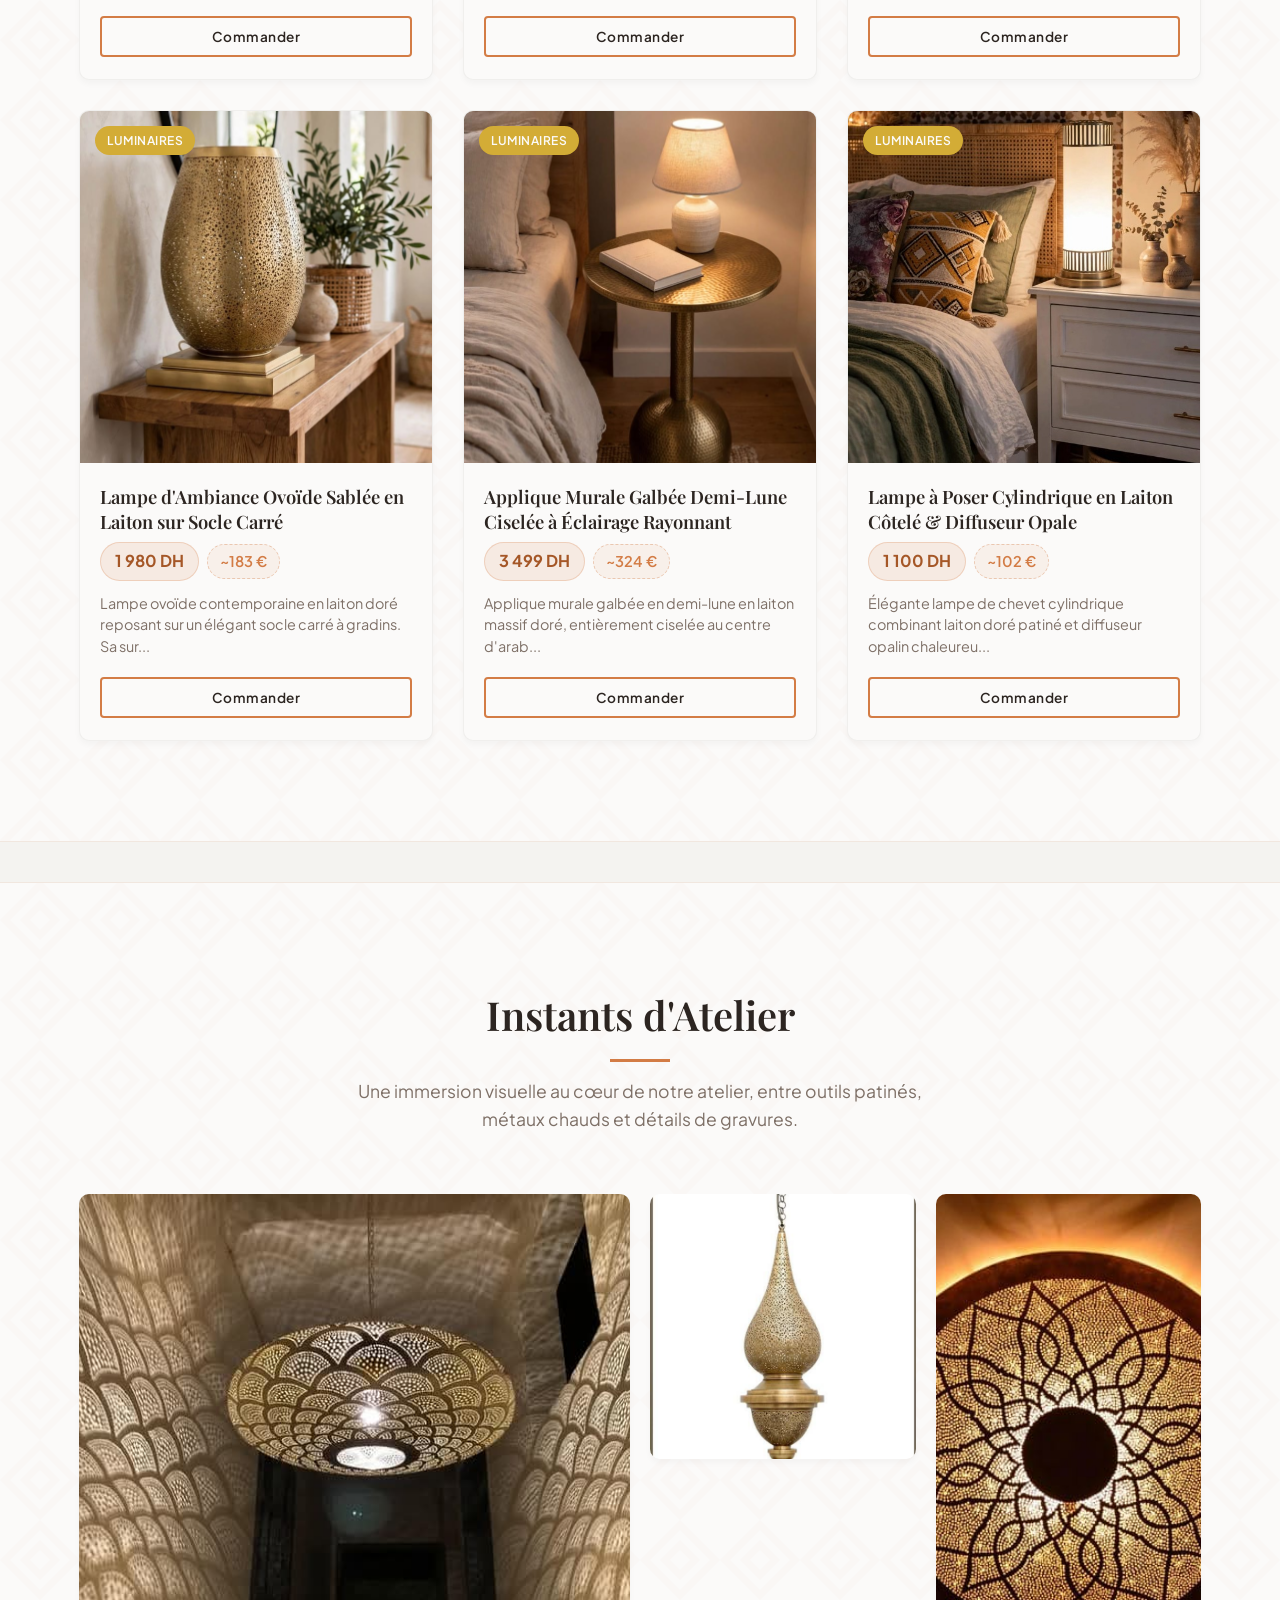
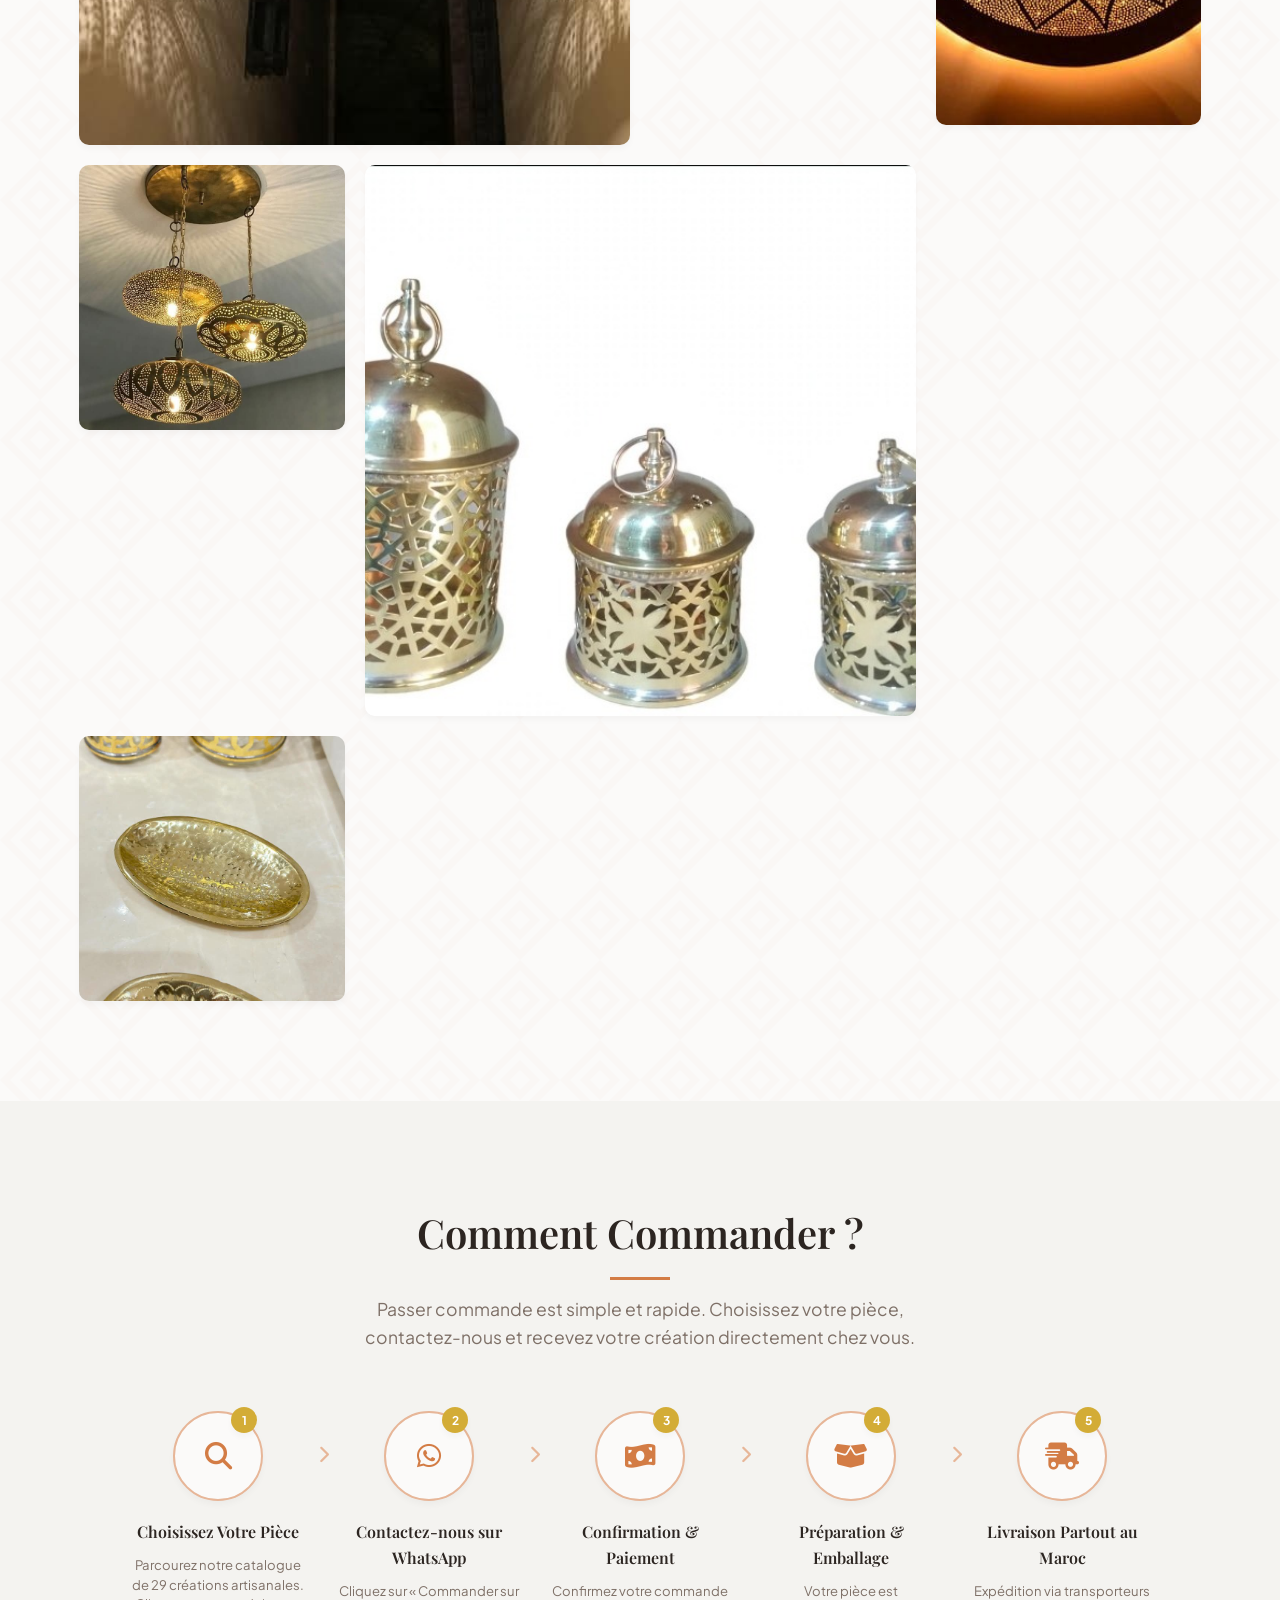
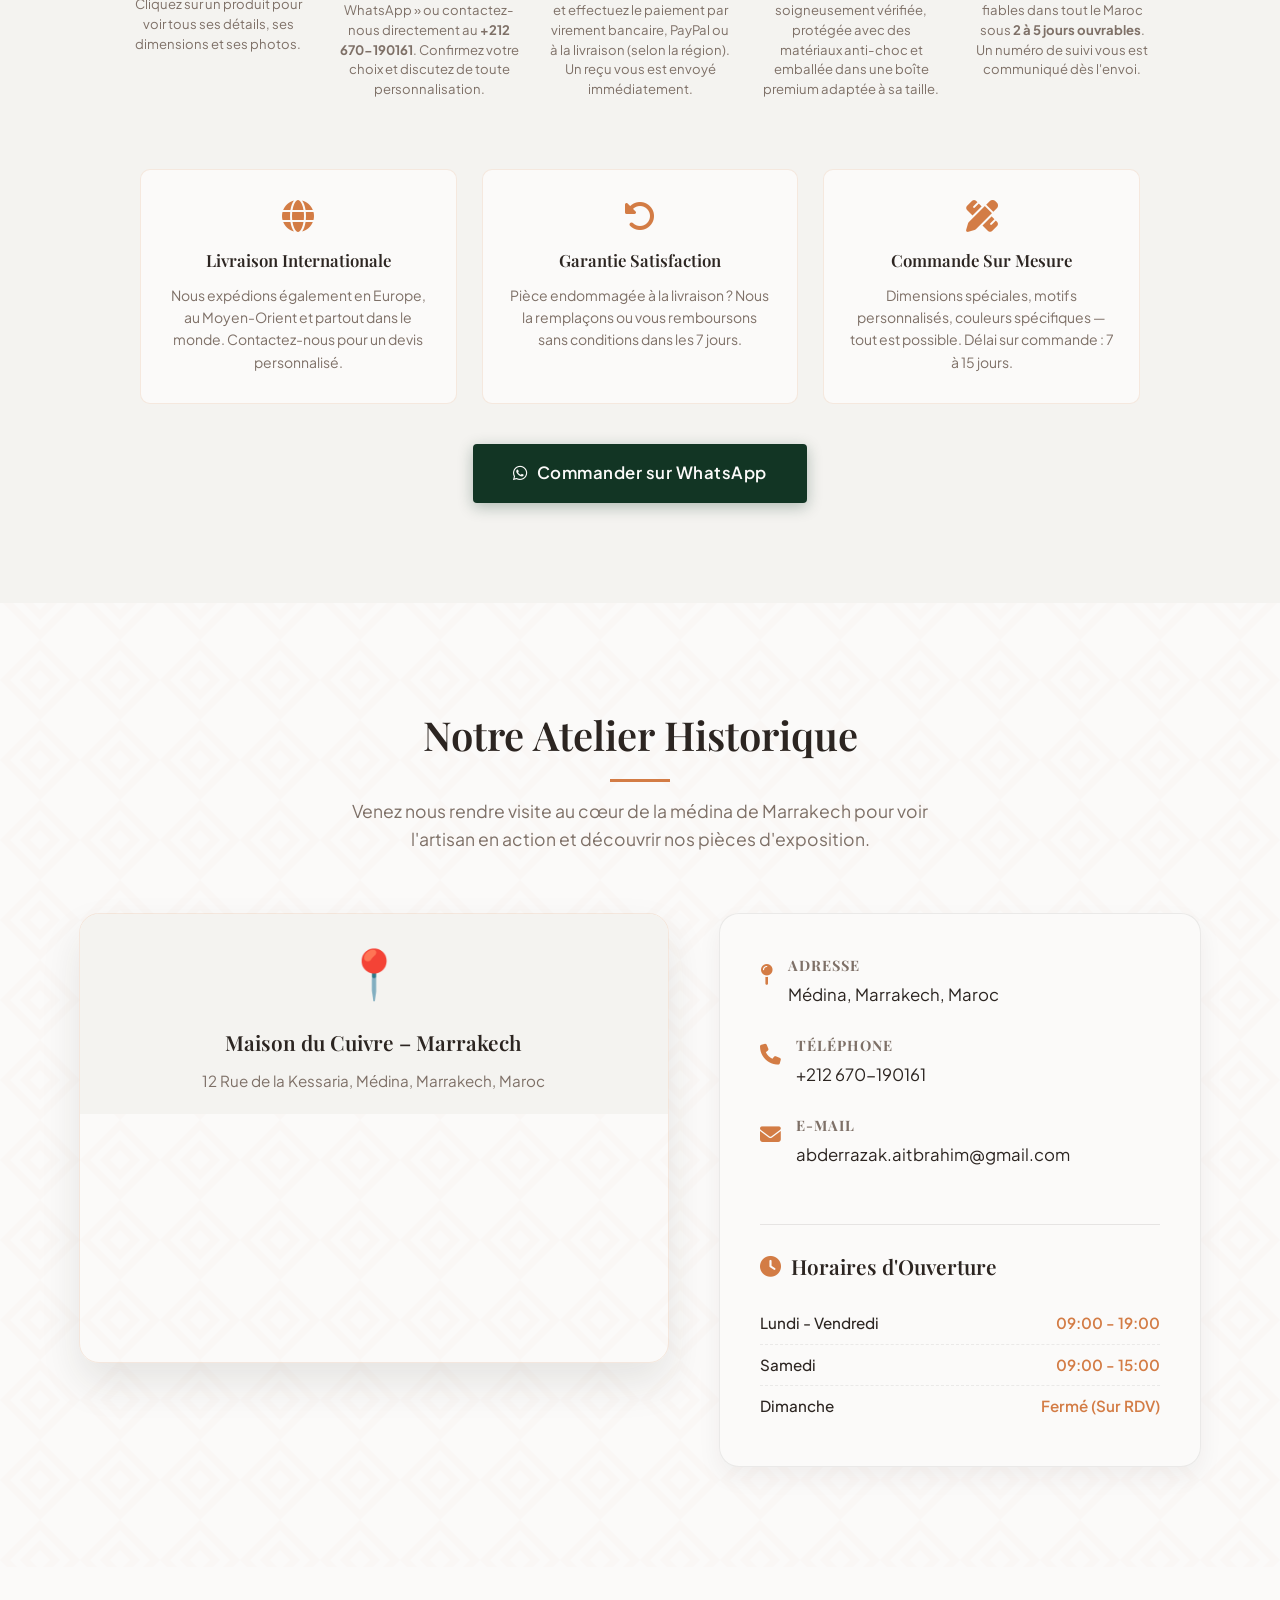
==== commit ad1b6a04: "Ajout barre de recherche produits avec filtrage par nom, description et materiau" ====
--- a/index.html
+++ b/index.html
@@ -39,7 +39,7 @@
         integrity="sha256-p4NxAoJBhIIN+hmNHrzRCf9tD/miZyoHS5obTRR9BMY=" crossorigin="">
 
     <!-- Custom CSS -->
-    <link rel="stylesheet" href="styles.css?v=2.6">
+    <link rel="stylesheet" href="styles.css?v=2.7">
 
     <!-- ================================================
          GOOGLE ADSENSE
@@ -137,6 +137,18 @@
                 <h2>Nos Produits Artisanaux (48 Pièces)</h2>
                 <p>Découvrez notre collection de 48 pièces uniques façonnées à la main. Du luminaire oriental
                     traditionnel aux baignoires d'art et créations de luxe.</p>
+            </div>
+
+            <div class="products-search-wrapper">
+                <div class="products-search">
+                    <i class="fa-solid fa-magnifying-glass"></i>
+                    <input type="text" id="products-search-input"
+                        placeholder="Rechercher un produit... (ex: lanterne, plafonnier...)"
+                        autocomplete="off" aria-label="Rechercher un produit">
+                    <button class="search-clear-btn" id="search-clear-btn" aria-label="Effacer la recherche">
+                        <i class="fa-solid fa-xmark"></i>
+                    </button>
+                </div>
             </div>
 
             <div class="products-filter">
@@ -658,7 +670,7 @@
         integrity="sha256-20nQCchB9co0qIjJZRGuk2/Z9VM+kNiyxNV1lvTlZBo=" crossorigin=""></script>
 
     <!-- Custom JS -->
-    <script src="app.js?v=2.6"></script>
+    <script src="app.js?v=2.7"></script>
 </body>
 
 </html>
--- a/styles.css
+++ b/styles.css
@@ -533,6 +533,96 @@
 /* ==========================================================================
    PRODUCTS SECTION
    ========================================================================== */
+
+/* --- Search Bar --- */
+.products-search-wrapper {
+    display: flex;
+    justify-content: center;
+    margin-bottom: 30px;
+}
+
+.products-search {
+    position: relative;
+    display: flex;
+    align-items: center;
+    width: 100%;
+    max-width: 520px;
+    background: #fff;
+    border: 2px solid var(--color-copper, #b87333);
+    border-radius: 50px;
+    padding: 0 20px;
+    box-shadow: 0 4px 18px rgba(184,115,51,0.13);
+    transition: box-shadow 0.3s, border-color 0.3s;
+}
+
+.products-search:focus-within {
+    box-shadow: 0 6px 24px rgba(184,115,51,0.25);
+    border-color: var(--color-gold, #d4a853);
+}
+
+.products-search > .fa-magnifying-glass {
+    color: var(--color-copper, #b87333);
+    font-size: 1rem;
+    margin-right: 10px;
+    flex-shrink: 0;
+}
+
+#products-search-input {
+    flex: 1;
+    border: none;
+    outline: none;
+    background: transparent;
+    font-size: 0.95rem;
+    color: #333;
+    padding: 14px 0;
+    font-family: inherit;
+}
+
+#products-search-input::placeholder {
+    color: #aaa;
+}
+
+.search-clear-btn {
+    display: none;
+    background: none;
+    border: none;
+    cursor: pointer;
+    color: #aaa;
+    font-size: 1rem;
+    padding: 4px 6px;
+    border-radius: 50%;
+    transition: color 0.2s, background 0.2s;
+    flex-shrink: 0;
+}
+
+.search-clear-btn:hover {
+    color: var(--color-copper, #b87333);
+    background: rgba(184,115,51,0.08);
+}
+
+.search-clear-btn.visible {
+    display: flex;
+    align-items: center;
+    justify-content: center;
+}
+
+.search-no-results {
+    text-align: center;
+    padding: 60px 20px;
+    color: #888;
+    font-size: 1.1rem;
+}
+
+.search-no-results i {
+    display: block;
+    font-size: 3rem;
+    color: var(--color-copper, #b87333);
+    margin-bottom: 15px;
+    opacity: 0.5;
+}
+
+/* --- End Search Bar --- */
+
 .products-filter {
     display: flex;
     justify-content: center;
@@ -2141,6 +2231,20 @@
     }
 
     /* Horizontal Products Scroll Carousel on Mobile */
+    .products-search-wrapper {
+        padding: 0 10px;
+    }
+
+    .products-search {
+        max-width: 100%;
+        padding: 0 14px;
+    }
+
+    #products-search-input {
+        font-size: 0.88rem;
+        padding: 12px 0;
+    }
+
     .products-filter {
         justify-content: flex-start;
         overflow-x: auto;
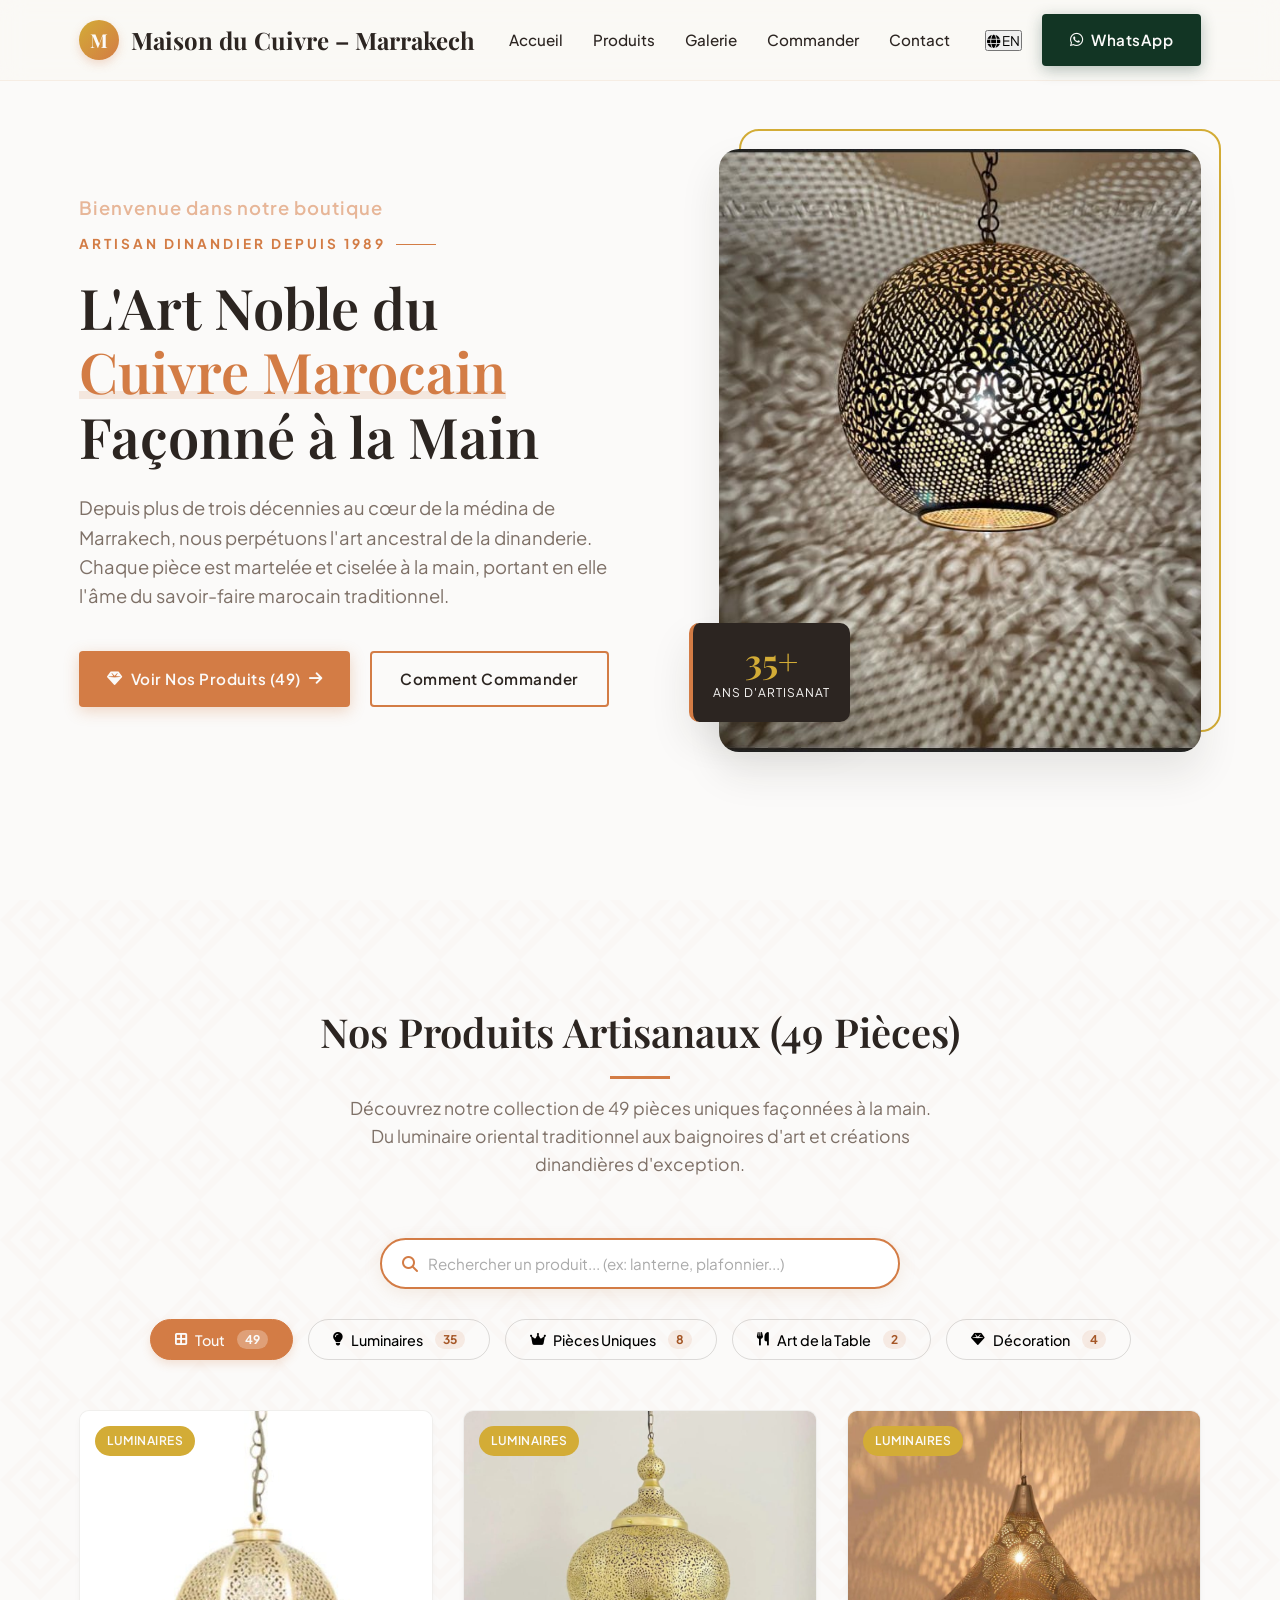
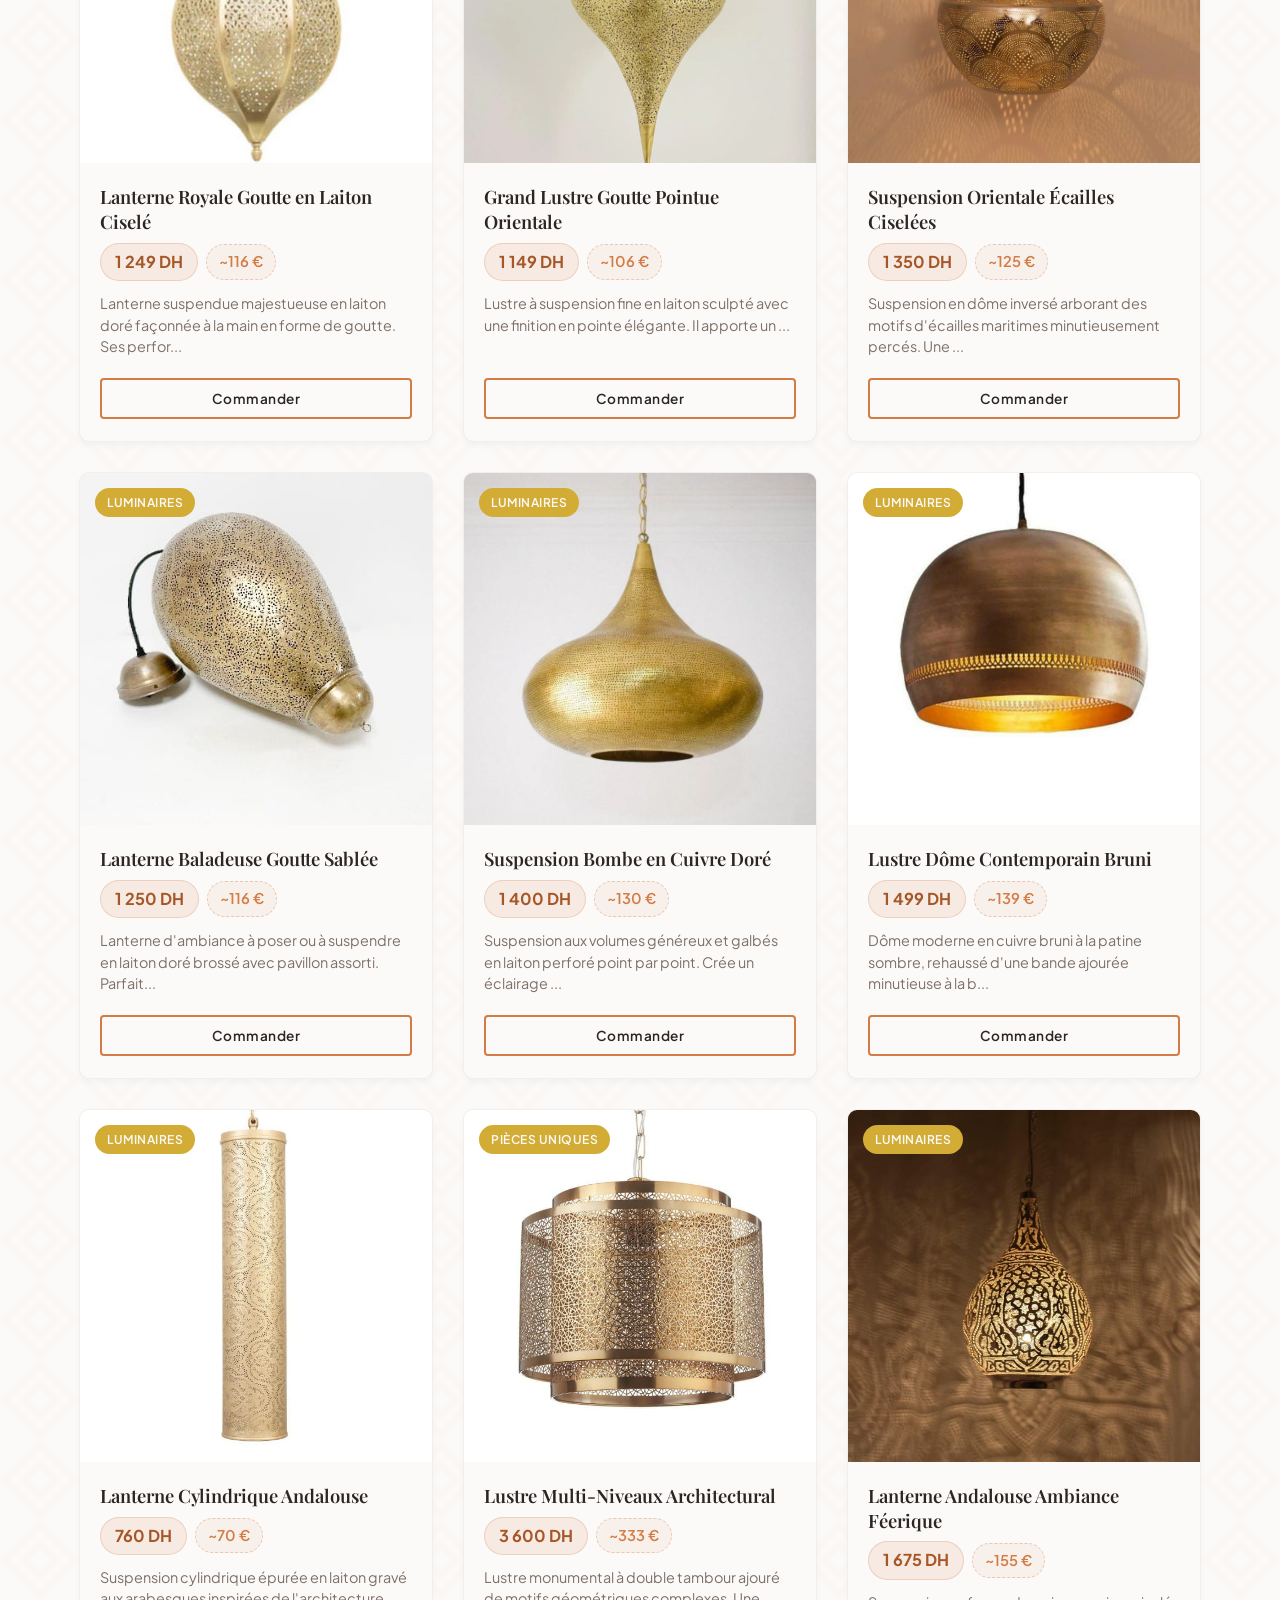
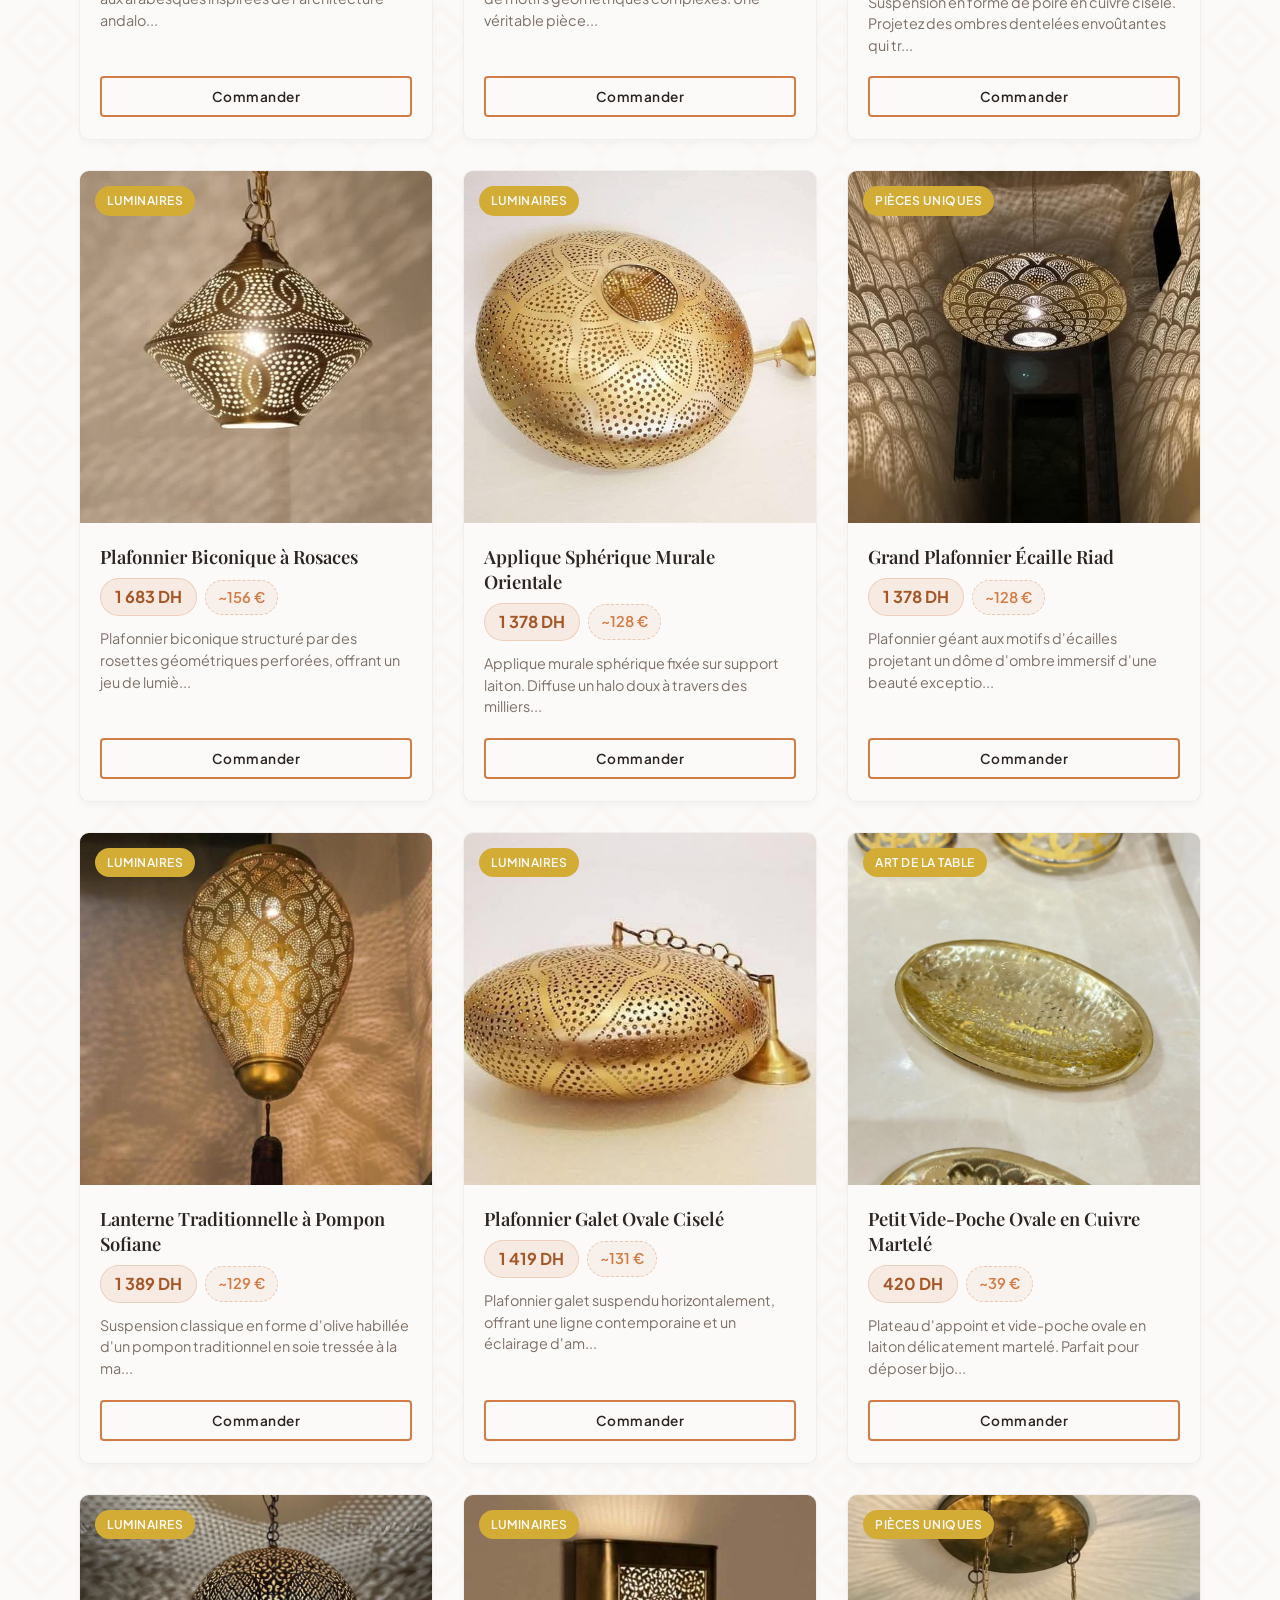
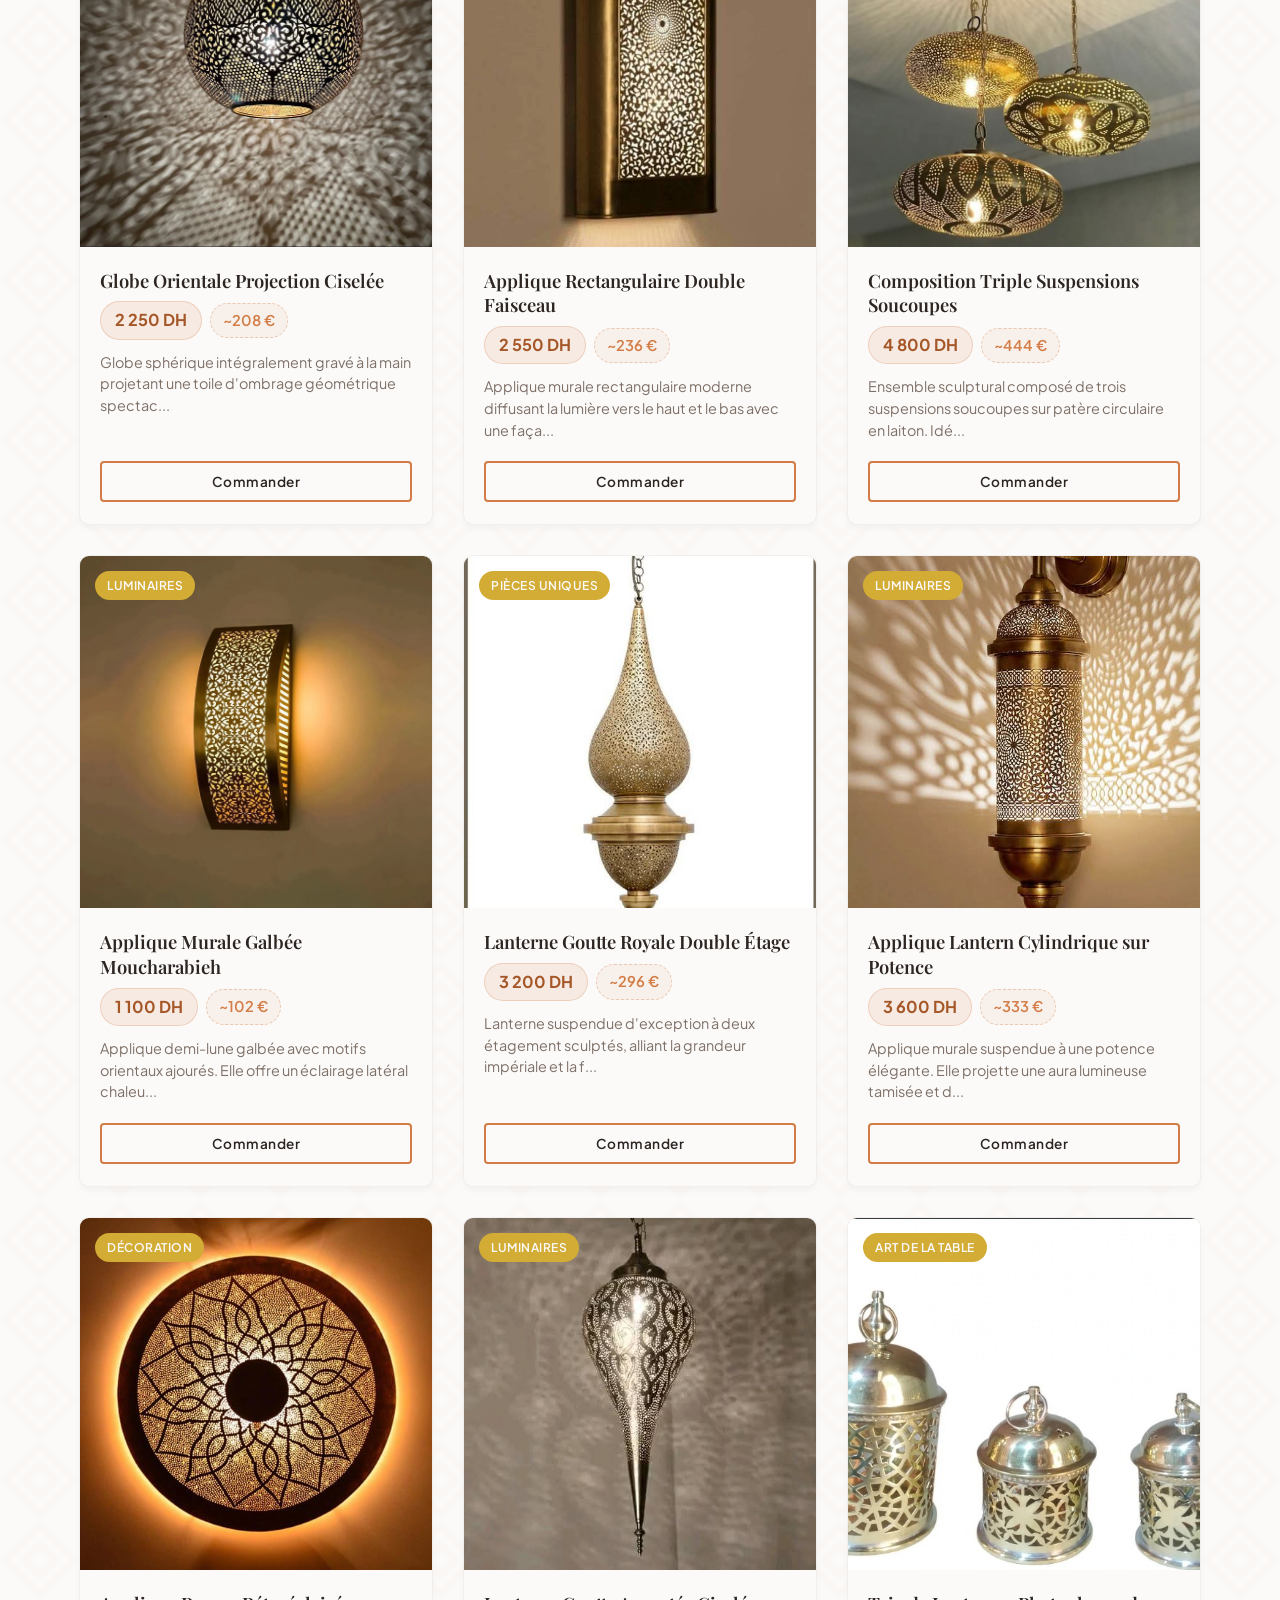
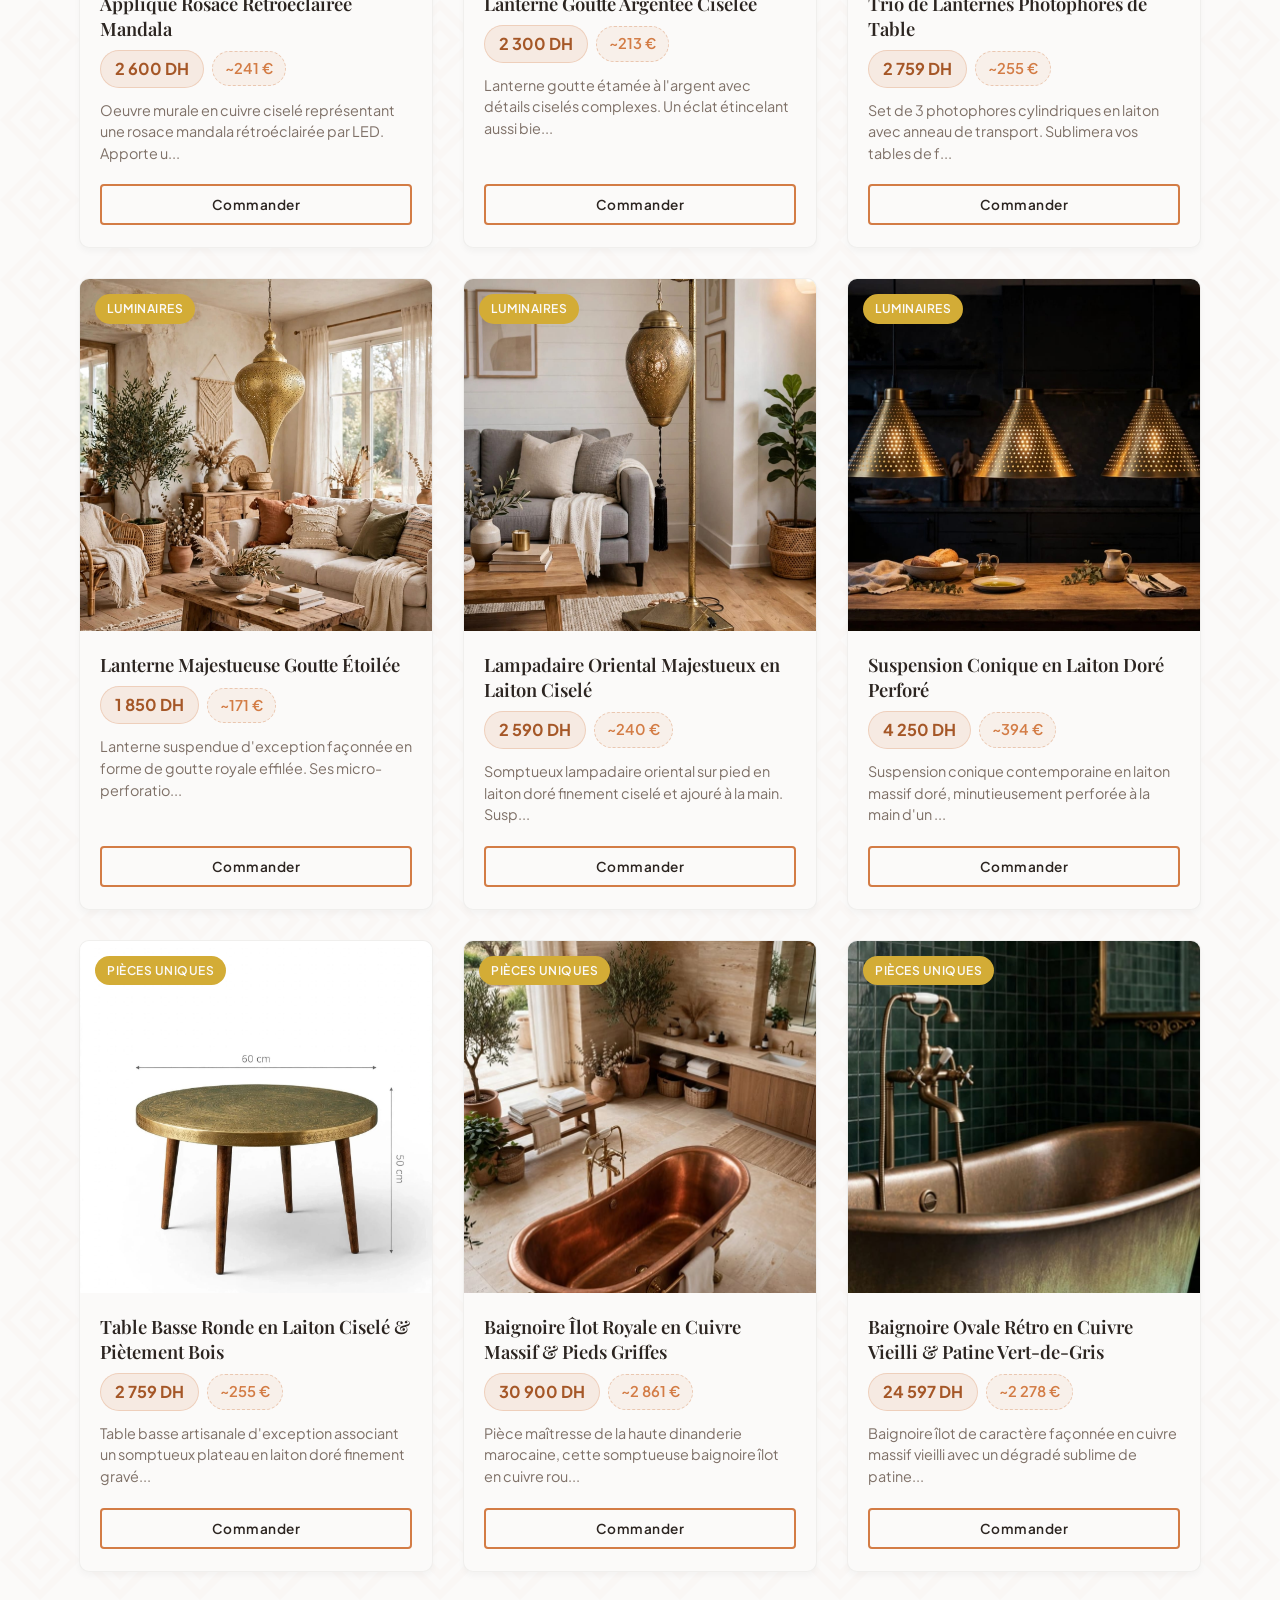
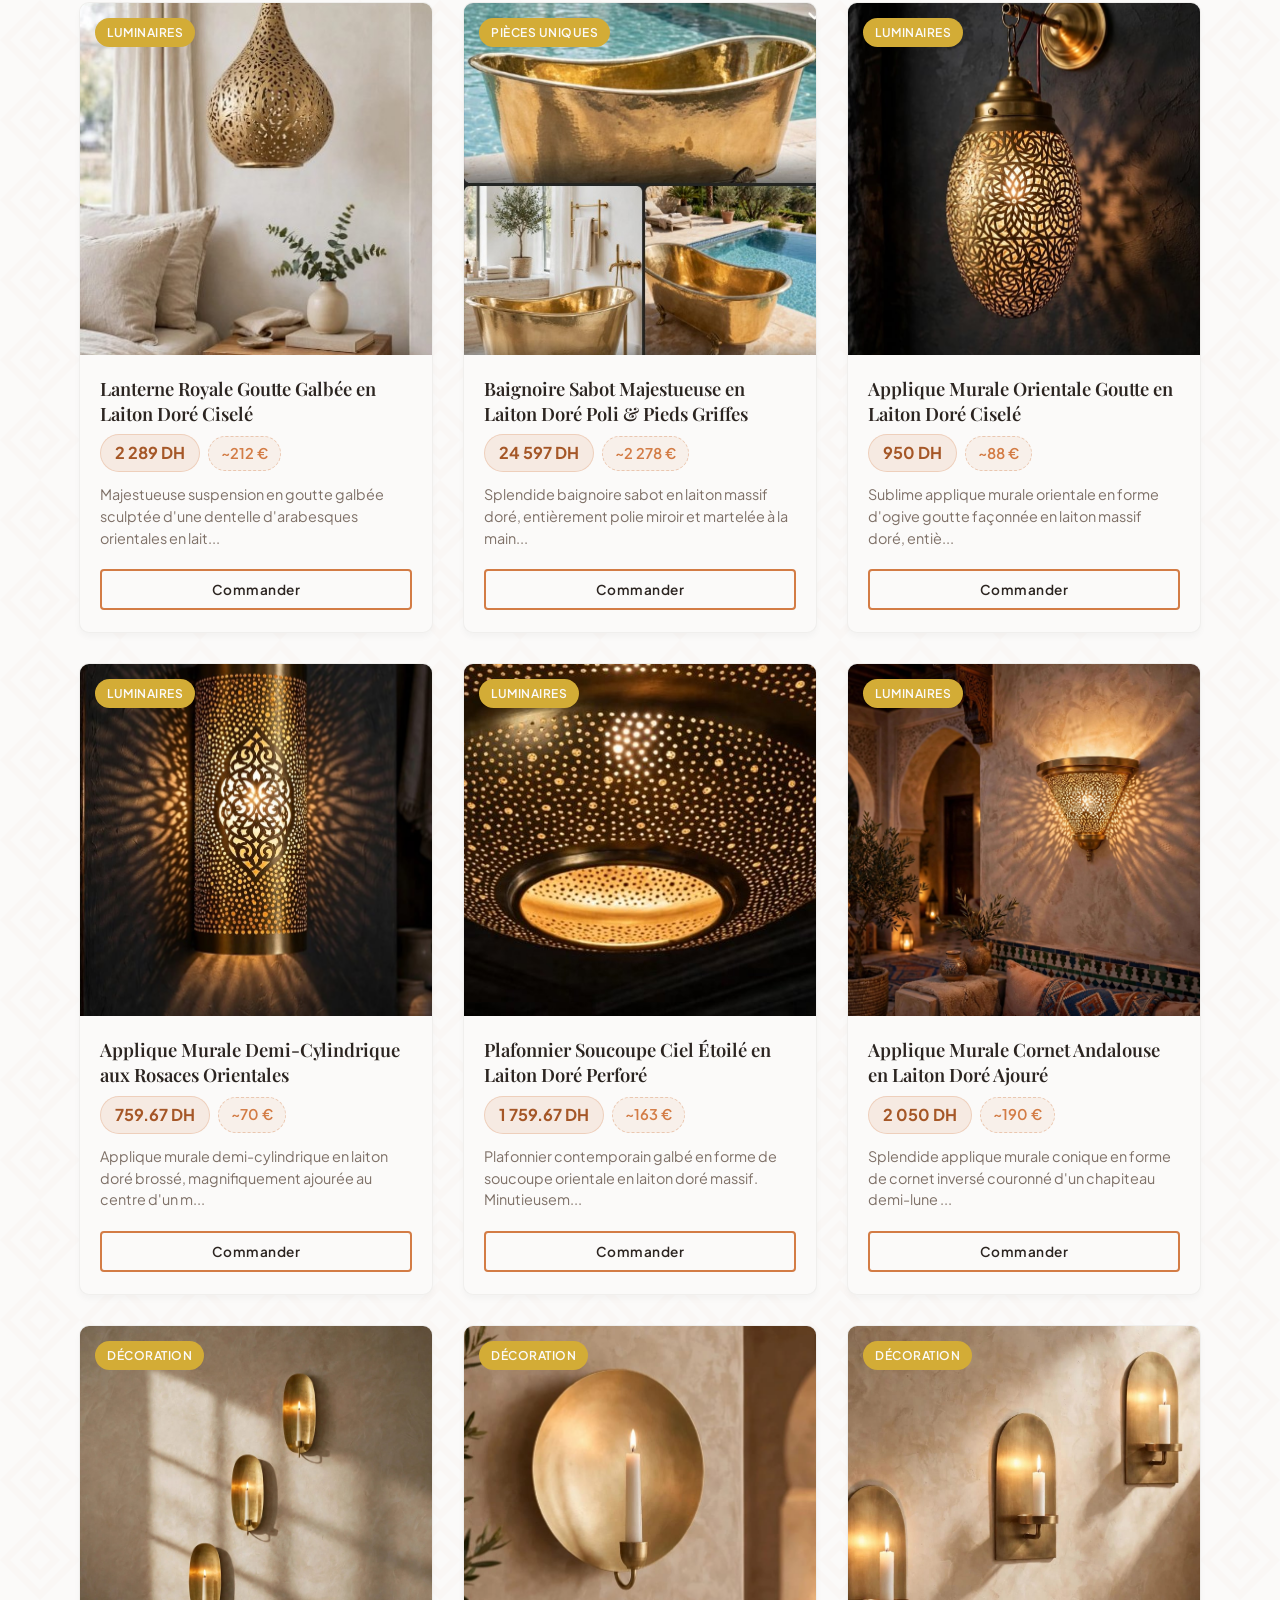
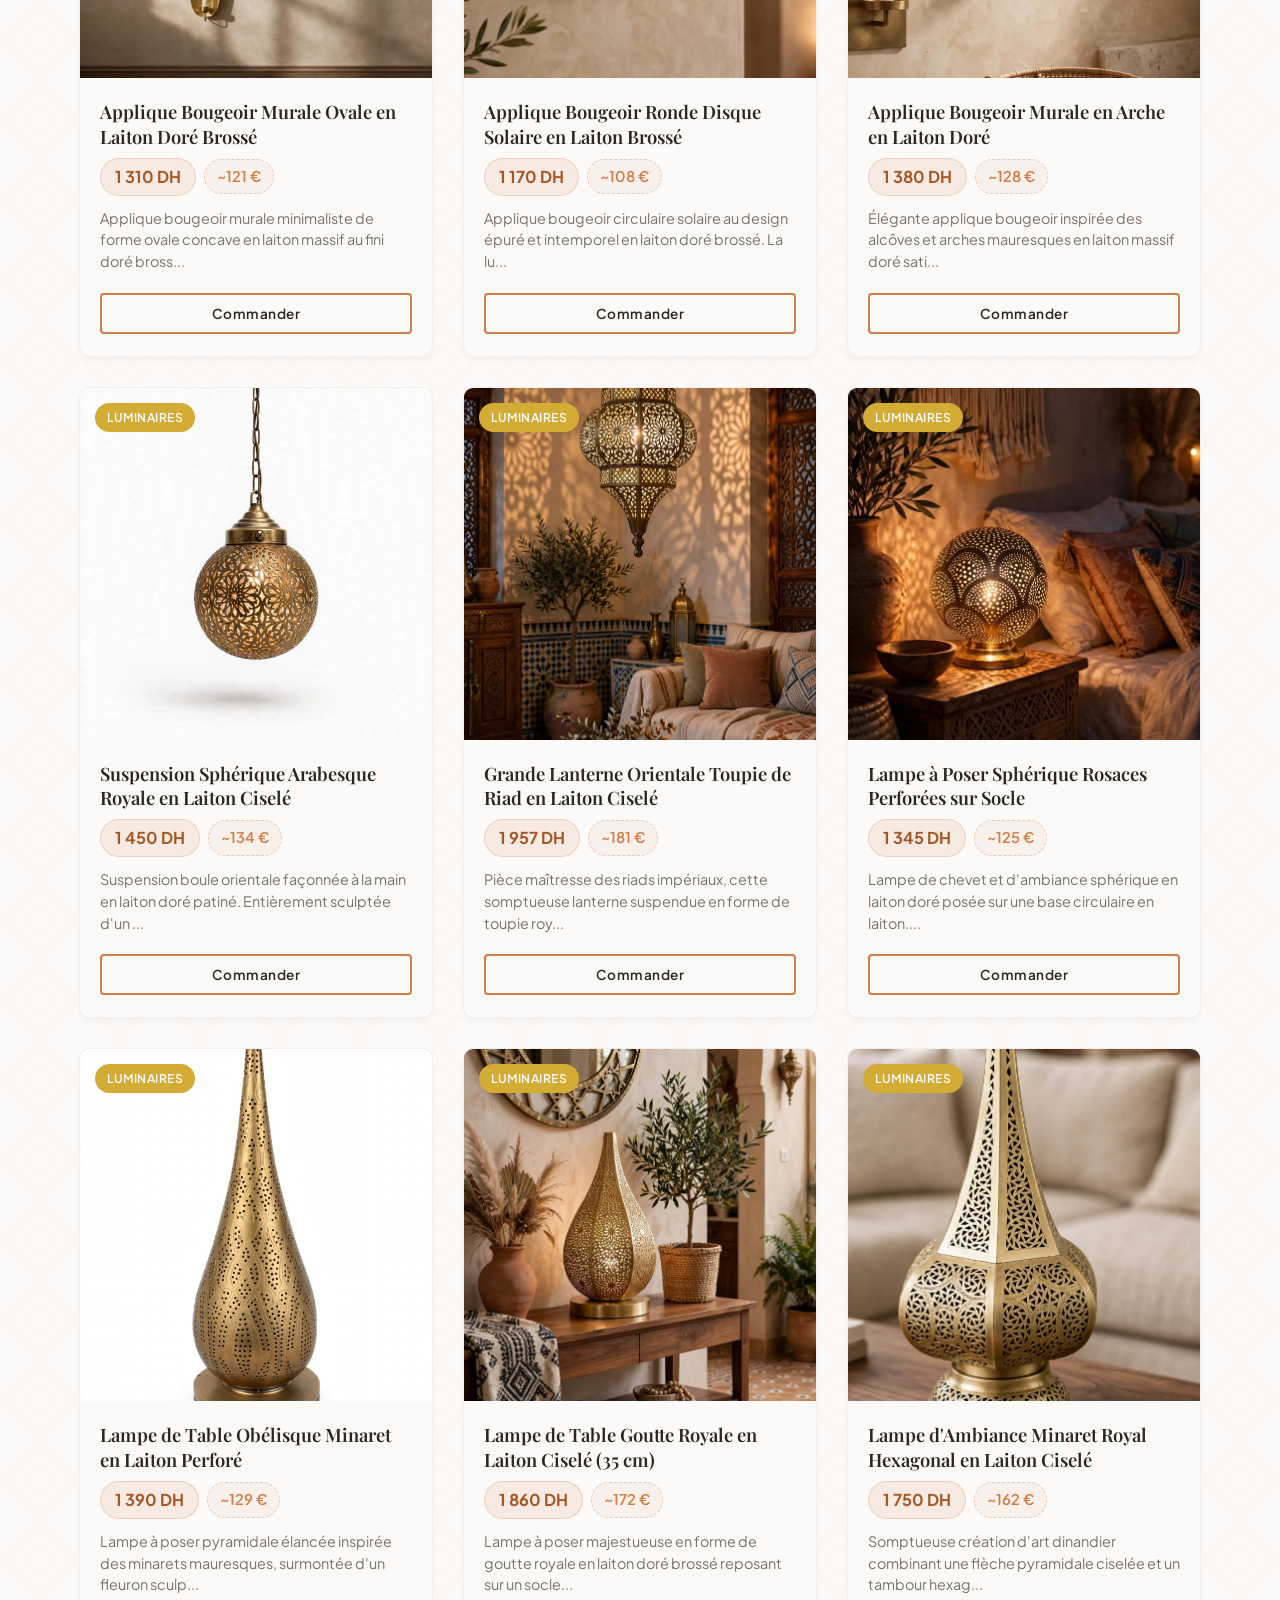
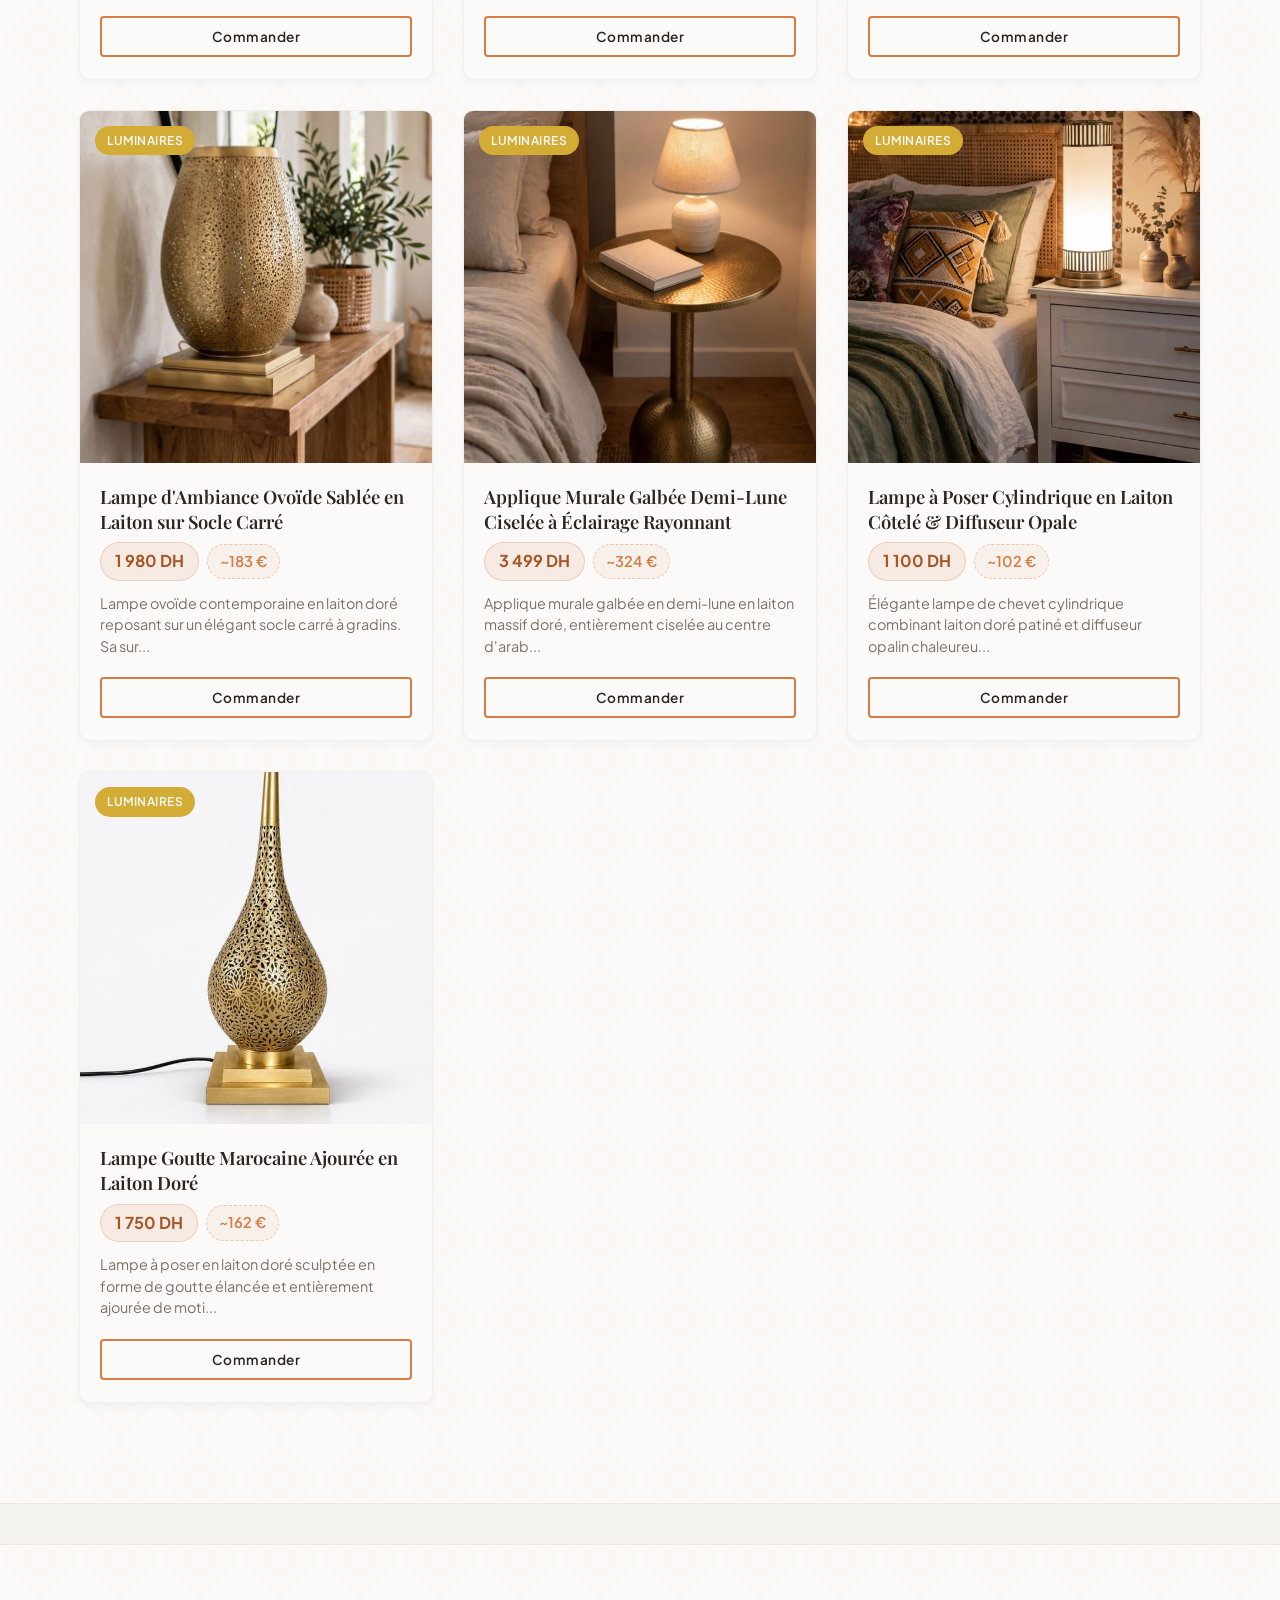
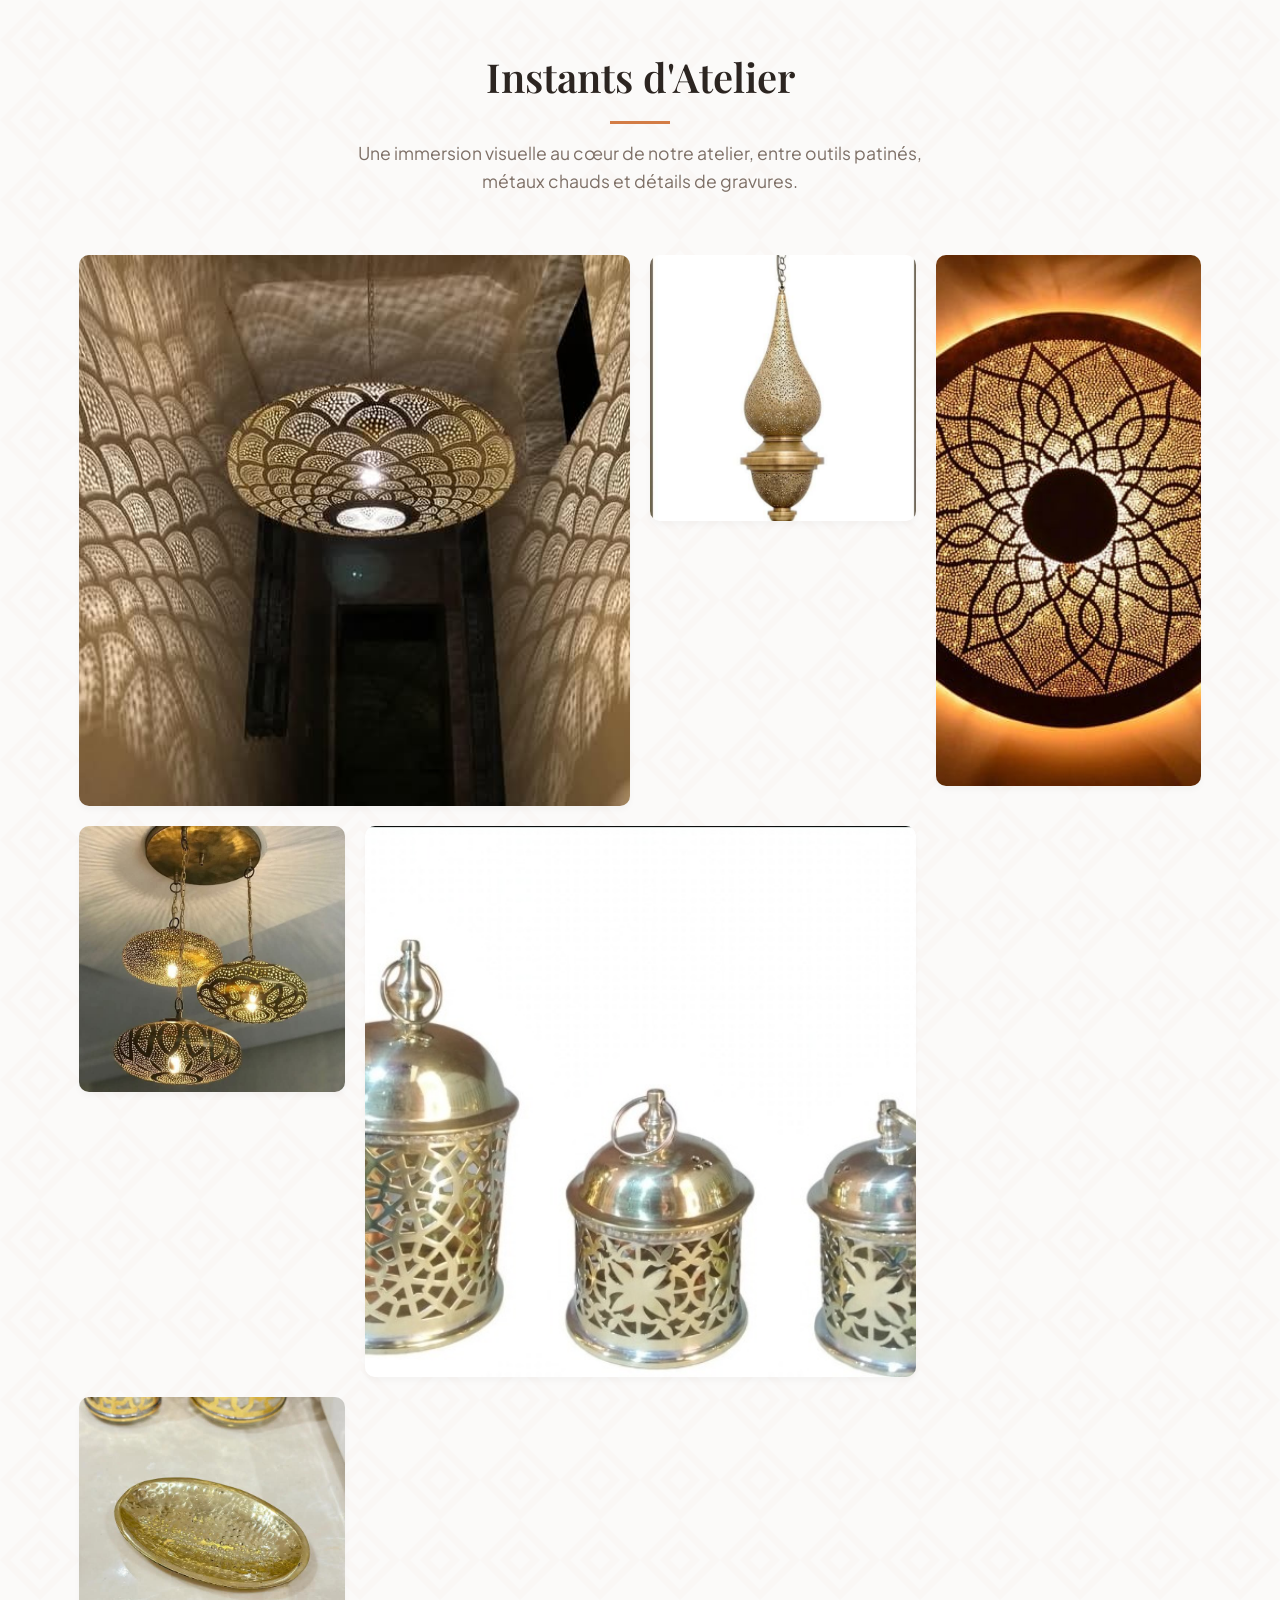
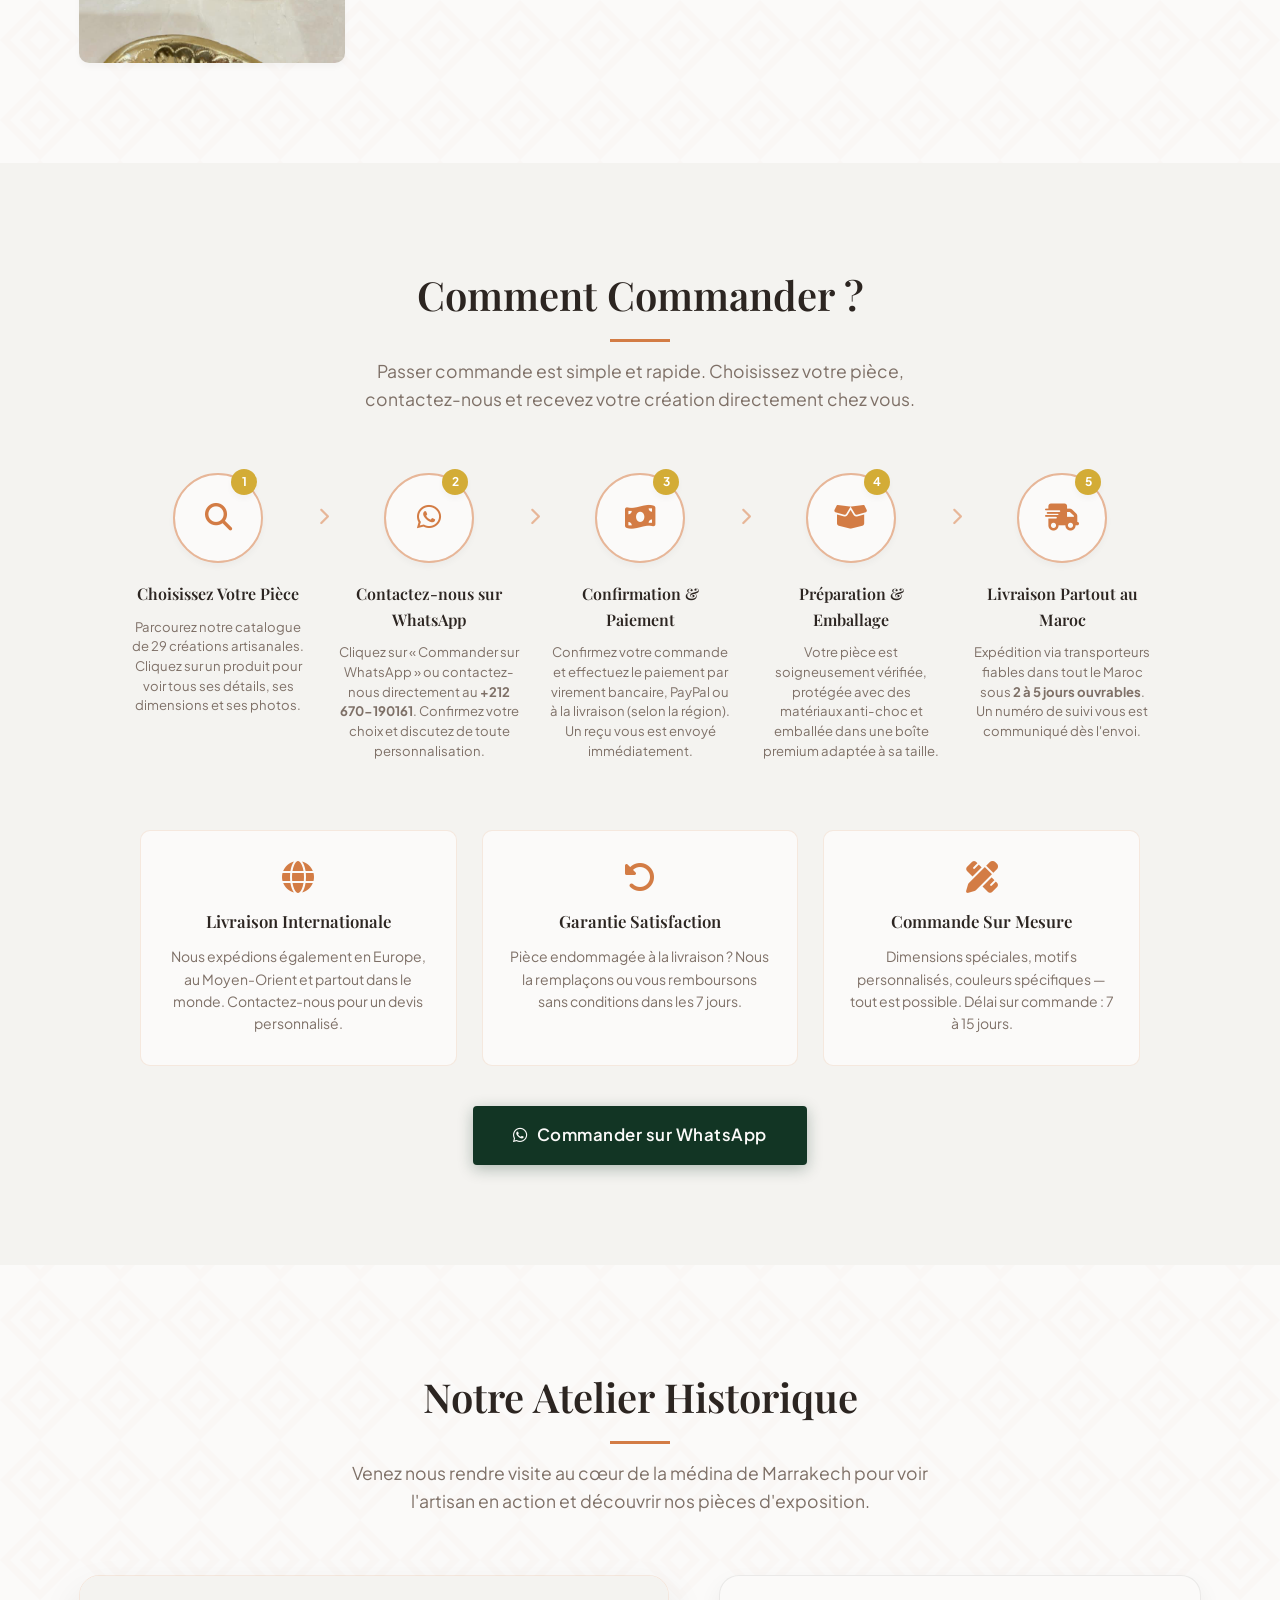
==== commit 1e8d77b1: "Ajoute lampe goutte marocaine 30 cm Co-authored-by: Copilot <223556219+Copilot@users.noreply.github." ====
--- a/index.html
+++ b/index.html
@@ -39,7 +39,7 @@
         integrity="sha256-p4NxAoJBhIIN+hmNHrzRCf9tD/miZyoHS5obTRR9BMY=" crossorigin="">
 
     <!-- Custom CSS -->
-    <link rel="stylesheet" href="styles.css?v=2.7">
+    <link rel="stylesheet" href="styles.css?v=2.8">
 
     <!-- ================================================
          GOOGLE ADSENSE
@@ -670,7 +670,7 @@
         integrity="sha256-20nQCchB9co0qIjJZRGuk2/Z9VM+kNiyxNV1lvTlZBo=" crossorigin=""></script>
 
     <!-- Custom JS -->
-    <script src="app.js?v=2.7"></script>
+    <script src="app.js?v=2.8"></script>
 </body>
 
 </html>
